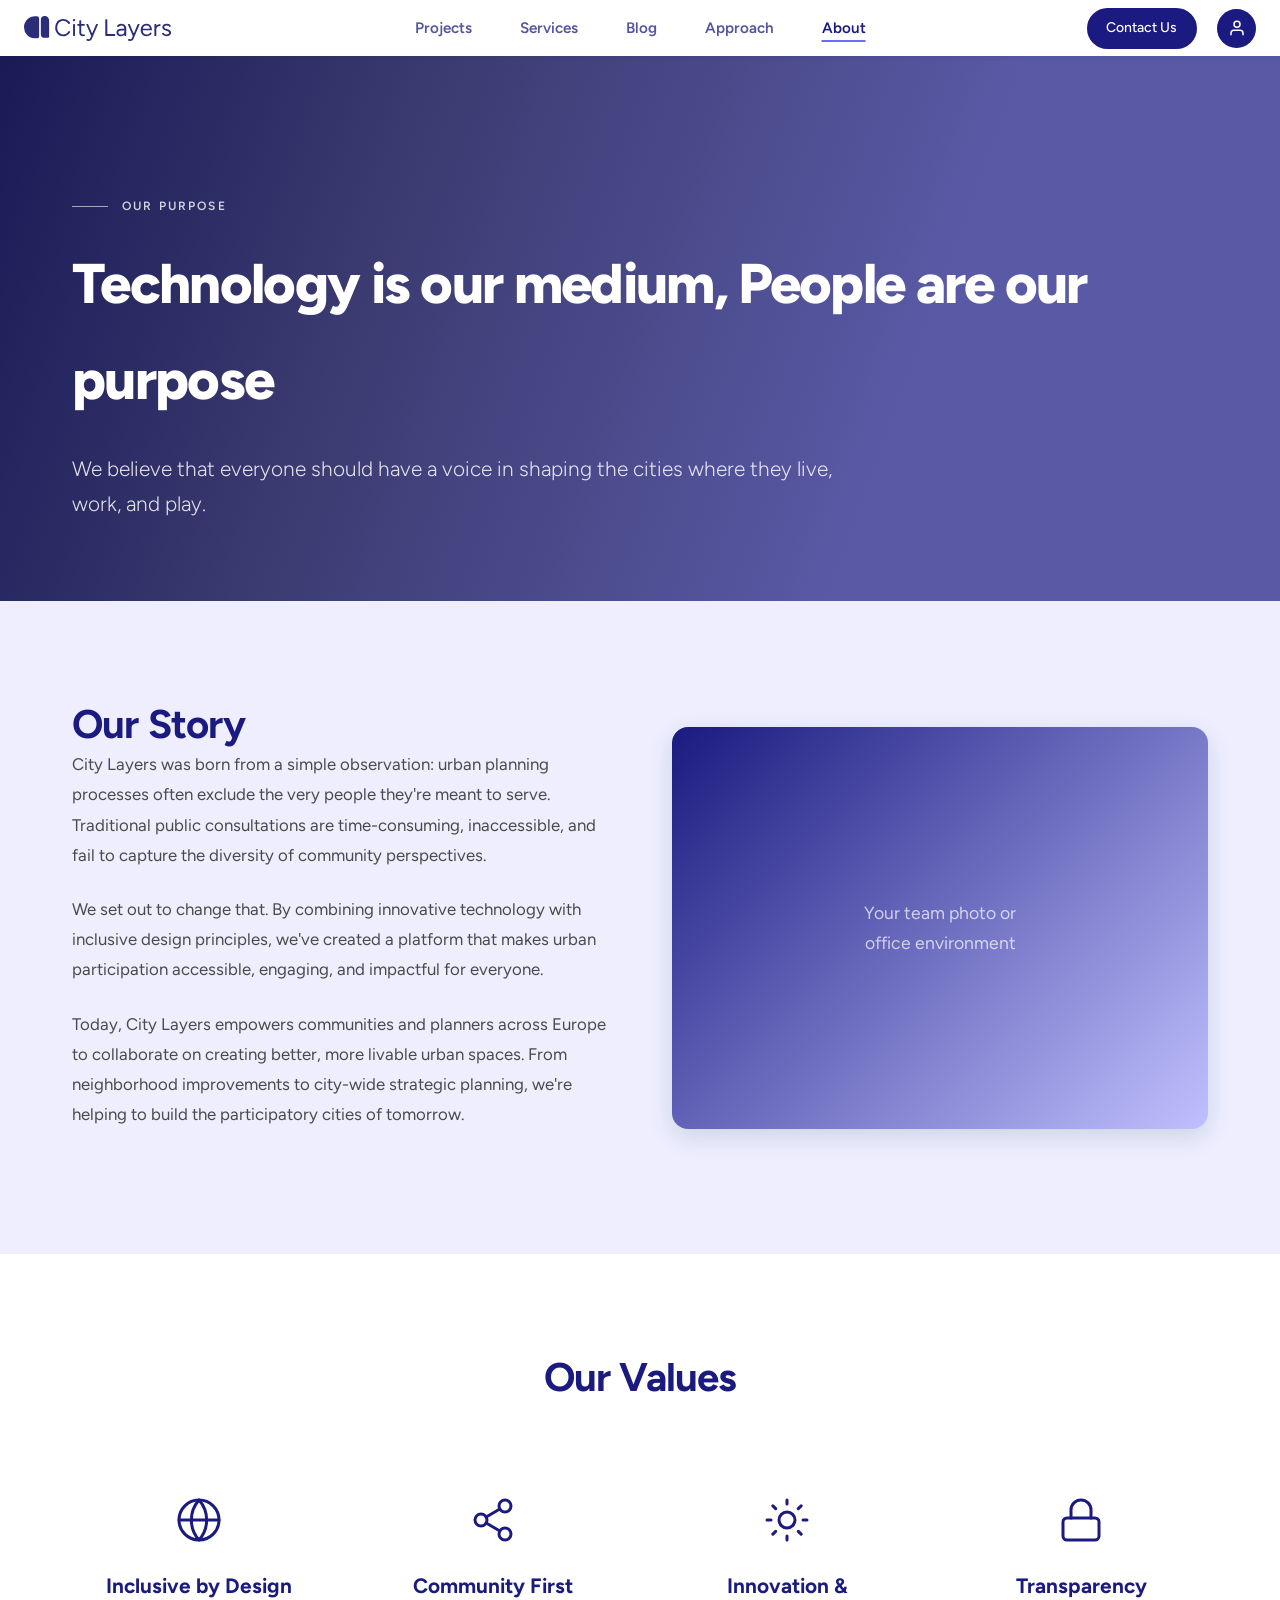
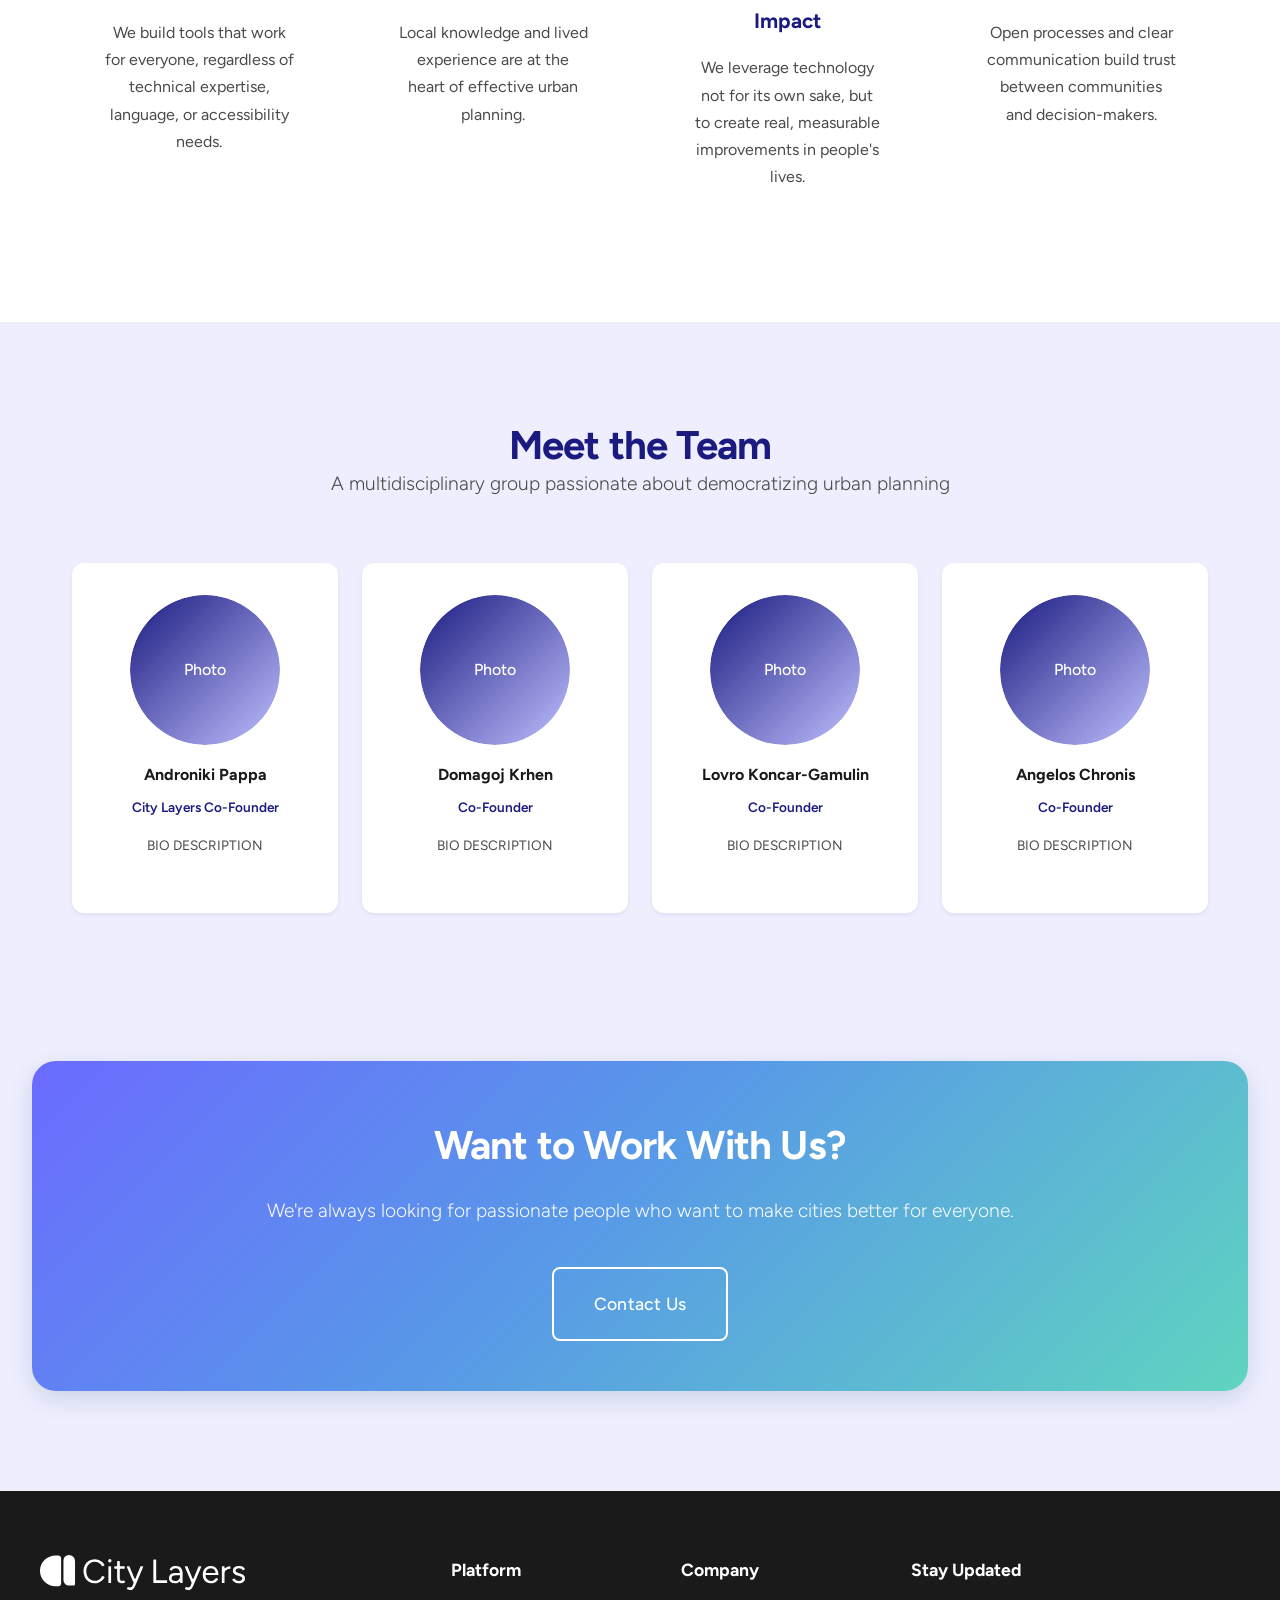
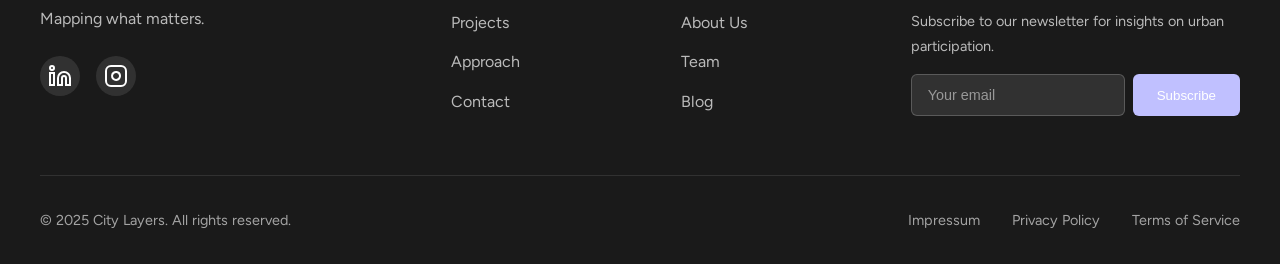
==== about/index.html @ a14c4d1e "Update site to latest version" ====
<!DOCTYPE html><html lang="en" data-astro-cid-sckkx6r4> <head><!-- 
    ---- COOCKIE BANNER ----     <script type="text/javascript" src="https://embeds.iubenda.com/widgets/e9171710-c61c-4e46-822a-50a0c7bf7a67.js"></script>
    --><meta charset="UTF-8"><meta name="viewport" content="width=device-width, initial-scale=1.0"><title>About Us - City Layers</title><link rel="stylesheet" href="/styles.css"><link rel="stylesheet" href="/pages.css"><link href="https://fonts.googleapis.com/css2?family=Figtree:wght@300;400;500;600;700;800&family=Space+Grotesk:wght@300;400;500;600;700&display=swap" rel="stylesheet"><style>.floating-buttons[data-astro-cid-sckkx6r4]{position:fixed;top:.5rem;right:1.5rem;display:flex;gap:20px;align-items:center;z-index:1001}.floating-contact[data-astro-cid-sckkx6r4]{background:#1a1a80;color:#fff;padding:.4rem 1.1rem;border-radius:999px;font-size:.875rem;font-weight:500;text-decoration:none;border:2px solid #1A1A80;transition:all .2s ease}.floating-contact[data-astro-cid-sckkx6r4]:hover{background:#fff;color:#1a1a80;border-color:#fff;box-shadow:0 4px 15px #0000004d}.floating-login[data-astro-cid-sckkx6r4]{background:#1a1a80;color:#fff;width:39px;height:39px;border-radius:50%;text-decoration:none;border:none;transition:all .2s ease;display:flex;align-items:center;justify-content:center;font-weight:700;font-size:.75rem}.floating-login[data-astro-cid-sckkx6r4]:hover{background:#fff;color:#1a1a80;border-color:#fff;box-shadow:0 4px 15px #0000004d}
.team-grid[data-astro-cid-kh7btl4r]{display:grid;grid-template-columns:repeat(4,1fr);gap:1.5rem}.team-member[data-astro-cid-kh7btl4r]{text-align:center;transition:transform .2s ease;cursor:pointer}.team-member[data-astro-cid-kh7btl4r]:hover{transform:translateY(-4px)}.member-photo[data-astro-cid-kh7btl4r]{width:150px;height:150px;margin:0 auto 1rem;border-radius:50%;overflow:hidden}.member-name[data-astro-cid-kh7btl4r]{font-size:1rem}.member-role[data-astro-cid-kh7btl4r],.member-bio[data-astro-cid-kh7btl4r]{font-size:.85rem}@media(max-width:900px){.team-grid[data-astro-cid-kh7btl4r]{grid-template-columns:repeat(2,1fr)}}@media(max-width:480px){.team-grid[data-astro-cid-kh7btl4r]{grid-template-columns:1fr}}.value-svg[data-astro-cid-kh7btl4r]{width:48px;height:48px;display:block;margin:0 auto 1.5rem}.value-icon[data-astro-cid-kh7btl4r]{display:flex;justify-content:center;margin-bottom:1rem}
</style></head> <body data-astro-cid-sckkx6r4> <nav class="nav" data-astro-cid-sckkx6r4> <div class="nav-container" data-astro-cid-sckkx6r4> <a href="/" class="logo" data-astro-cid-sckkx6r4> <img src="/logo.svg" alt="City Layers" class="logo-img" data-astro-cid-sckkx6r4> </a> <ul class="nav-menu" id="navMenu" data-astro-cid-sckkx6r4> <li data-astro-cid-sckkx6r4><a href="/projects" class="nav-link " data-astro-cid-sckkx6r4>Projects</a></li> <li data-astro-cid-sckkx6r4><a href="/services" class="nav-link " data-astro-cid-sckkx6r4>Services</a></li> <li data-astro-cid-sckkx6r4><a href="/blog" class="nav-link " data-astro-cid-sckkx6r4>Blog</a></li> <li data-astro-cid-sckkx6r4><a href="/approach" class="nav-link " data-astro-cid-sckkx6r4>Approach</a></li> <li data-astro-cid-sckkx6r4><a href="/about" class="nav-link active" data-astro-cid-sckkx6r4>About</a></li> </ul> <button class="nav-toggle" id="navToggle" data-astro-cid-sckkx6r4> <span data-astro-cid-sckkx6r4></span> <span data-astro-cid-sckkx6r4></span> <span data-astro-cid-sckkx6r4></span> </button> </div> </nav>   <section class="page-hero" data-astro-cid-kh7btl4r> <div class="container" data-astro-cid-kh7btl4r> <div class="page-eyebrow" data-astro-cid-kh7btl4r>Our Purpose</div> <h1 class="page-title" data-astro-cid-kh7btl4r>Technology is our medium, People are our purpose</h1> <p class="page-subtitle" data-astro-cid-kh7btl4r>We believe that everyone should have a voice in shaping the cities where they live, work, and play.</p> </div> </section> <section class="our-story" data-astro-cid-kh7btl4r> <div class="container" data-astro-cid-kh7btl4r> <div class="story-content" data-astro-cid-kh7btl4r> <div class="story-text" data-astro-cid-kh7btl4r> <h2 class="section-title" data-astro-cid-kh7btl4r>Our Story</h2> <p data-astro-cid-kh7btl4r>City Layers was born from a simple observation: urban planning processes often exclude the very people they're meant to serve. Traditional public consultations are time-consuming, inaccessible, and fail to capture the diversity of community perspectives.</p> <p data-astro-cid-kh7btl4r>We set out to change that. By combining innovative technology with inclusive design principles, we've created a platform that makes urban participation accessible, engaging, and impactful for everyone.</p> <p data-astro-cid-kh7btl4r>Today, City Layers empowers communities and planners across Europe to collaborate on creating better, more livable urban spaces. From neighborhood improvements to city-wide strategic planning, we're helping to build the participatory cities of tomorrow.</p> </div> <div class="story-image" data-astro-cid-kh7btl4r> <div class="image-placeholder" data-astro-cid-kh7btl4r> <div class="placeholder-text" data-astro-cid-kh7btl4r>Your team photo or<br data-astro-cid-kh7btl4r>office environment</div> </div> </div> </div> </div> </section> <section class="values-section" data-astro-cid-kh7btl4r> <div class="container" data-astro-cid-kh7btl4r> <h2 class="section-title text-center" data-astro-cid-kh7btl4r>Our Values</h2> <div class="values-grid" data-astro-cid-kh7btl4r> <div class="value-card" data-astro-cid-kh7btl4r> <svg class="value-svg" viewBox="0 0 24 24" fill="none" stroke="var(--primary-color)" stroke-width="1.5" stroke-linecap="round" stroke-linejoin="round" data-astro-cid-kh7btl4r><circle cx="12" cy="12" r="10" data-astro-cid-kh7btl4r></circle><path d="M2 12h20M12 2a15 15 0 0 1 0 20M12 2a15 15 0 0 0 0 20" data-astro-cid-kh7btl4r></path></svg> <h3 data-astro-cid-kh7btl4r>Inclusive by Design</h3> <p data-astro-cid-kh7btl4r>We build tools that work for everyone, regardless of technical expertise, language, or accessibility needs.</p> </div> <div class="value-card" data-astro-cid-kh7btl4r> <svg class="value-svg" viewBox="0 0 24 24" fill="none" stroke="var(--primary-color)" stroke-width="1.5" stroke-linecap="round" stroke-linejoin="round" data-astro-cid-kh7btl4r><circle cx="18" cy="5" r="3" data-astro-cid-kh7btl4r></circle><circle cx="6" cy="12" r="3" data-astro-cid-kh7btl4r></circle><circle cx="18" cy="19" r="3" data-astro-cid-kh7btl4r></circle><line x1="8.59" y1="13.51" x2="15.42" y2="17.49" data-astro-cid-kh7btl4r></line><line x1="15.41" y1="6.51" x2="8.59" y2="10.49" data-astro-cid-kh7btl4r></line></svg> <h3 data-astro-cid-kh7btl4r>Community First</h3> <p data-astro-cid-kh7btl4r>Local knowledge and lived experience are at the heart of effective urban planning.</p> </div> <div class="value-card" data-astro-cid-kh7btl4r> <svg class="value-svg" viewBox="0 0 24 24" fill="none" stroke="var(--primary-color)" stroke-width="1.5" stroke-linecap="round" stroke-linejoin="round" data-astro-cid-kh7btl4r><circle cx="12" cy="12" r="4" data-astro-cid-kh7btl4r></circle><path d="M12 2v2M12 20v2M4.93 4.93l1.41 1.41M17.66 17.66l1.41 1.41M2 12h2M20 12h2M6.34 17.66l-1.41 1.41M19.07 4.93l-1.41 1.41" data-astro-cid-kh7btl4r></path></svg> <h3 data-astro-cid-kh7btl4r>Innovation & Impact</h3> <p data-astro-cid-kh7btl4r>We leverage technology not for its own sake, but to create real, measurable improvements in people's lives.</p> </div> <div class="value-card" data-astro-cid-kh7btl4r> <svg class="value-svg" viewBox="0 0 24 24" fill="none" stroke="var(--primary-color)" stroke-width="1.5" stroke-linecap="round" stroke-linejoin="round" data-astro-cid-kh7btl4r><rect x="3" y="11" width="18" height="11" rx="2" data-astro-cid-kh7btl4r></rect><path d="M7 11V7a5 5 0 0 1 10 0v4" data-astro-cid-kh7btl4r></path></svg> <h3 data-astro-cid-kh7btl4r>Transparency</h3> <p data-astro-cid-kh7btl4r>Open processes and clear communication build trust between communities and decision-makers.</p> </div> </div> </div> </section> <section class="team-section" id="team" data-astro-cid-kh7btl4r> <div class="container" data-astro-cid-kh7btl4r> <h2 class="section-title text-center" data-astro-cid-kh7btl4r>Meet the Team</h2> <p class="section-description text-center" data-astro-cid-kh7btl4r>A multidisciplinary group passionate about democratizing urban planning</p> <div class="team-grid" data-astro-cid-kh7btl4r> <a href="https://www.linkedin.com/in/androniki-pappa/" target="_blank" rel="noopener noreferrer" style="text-decoration: none; color: inherit;" data-astro-cid-kh7btl4r> <div class="team-member" data-astro-cid-kh7btl4r> <div class="member-photo" data-astro-cid-kh7btl4r> <div class="photo-placeholder" data-astro-cid-kh7btl4r>Photo</div> </div> <h3 class="member-name" data-astro-cid-kh7btl4r>Androniki Pappa</h3> <p class="member-role" data-astro-cid-kh7btl4r>City Layers Co-Founder</p> <p class="member-bio" data-astro-cid-kh7btl4r>BIO DESCRIPTION</p> </div> </a><a href="https://www.linkedin.com/in/domagoj-krhen/" target="_blank" rel="noopener noreferrer" style="text-decoration: none; color: inherit;" data-astro-cid-kh7btl4r> <div class="team-member" data-astro-cid-kh7btl4r> <div class="member-photo" data-astro-cid-kh7btl4r> <div class="photo-placeholder" data-astro-cid-kh7btl4r>Photo</div> </div> <h3 class="member-name" data-astro-cid-kh7btl4r>Domagoj Krhen</h3> <p class="member-role" data-astro-cid-kh7btl4r>Co-Founder</p> <p class="member-bio" data-astro-cid-kh7btl4r>BIO DESCRIPTION</p> </div> </a><a href="https://www.linkedin.com/in/lovro-koncar-gamulin/" target="_blank" rel="noopener noreferrer" style="text-decoration: none; color: inherit;" data-astro-cid-kh7btl4r> <div class="team-member" data-astro-cid-kh7btl4r> <div class="member-photo" data-astro-cid-kh7btl4r> <div class="photo-placeholder" data-astro-cid-kh7btl4r>Photo</div> </div> <h3 class="member-name" data-astro-cid-kh7btl4r>Lovro Koncar-Gamulin</h3> <p class="member-role" data-astro-cid-kh7btl4r>Co-Founder</p> <p class="member-bio" data-astro-cid-kh7btl4r>BIO DESCRIPTION</p> </div> </a><a href="https://www.linkedin.com/in/angeloschronis/" target="_blank" rel="noopener noreferrer" style="text-decoration: none; color: inherit;" data-astro-cid-kh7btl4r> <div class="team-member" data-astro-cid-kh7btl4r> <div class="member-photo" data-astro-cid-kh7btl4r> <div class="photo-placeholder" data-astro-cid-kh7btl4r>Photo</div> </div> <h3 class="member-name" data-astro-cid-kh7btl4r>Angelos Chronis</h3> <p class="member-role" data-astro-cid-kh7btl4r>Co-Founder</p> <p class="member-bio" data-astro-cid-kh7btl4r>BIO DESCRIPTION</p> </div> </a> </div> </div> </section> <section class="cta-section" data-astro-cid-kh7btl4r> <div class="container" data-astro-cid-kh7btl4r> <h2 data-astro-cid-kh7btl4r>Want to Work With Us?</h2> <p data-astro-cid-kh7btl4r>We're always looking for passionate people who want to make cities better for everyone.</p> <div class="cta-buttons" data-astro-cid-kh7btl4r> <a href="/contact" class="btn btn-outline btn-large" data-astro-cid-kh7btl4r> Contact Us </a> </div> </div> </section>  <footer class="footer" data-astro-cid-sckkx6r4> <div class="footer-container" data-astro-cid-sckkx6r4> <div class="footer-column" data-astro-cid-sckkx6r4> <div class="footer-logo" data-astro-cid-sckkx6r4> <img src="/logo.svg" class="footer-logo-img" data-astro-cid-sckkx6r4> </div> <p class="footer-description" data-astro-cid-sckkx6r4>Mapping what matters.</p> <div class="social-links" data-astro-cid-sckkx6r4> <div class="social-links" data-astro-cid-sckkx6r4> <a href="https://www.linkedin.com/company/city-layers" target="_blank" rel="noopener noreferrer" class="social-link" aria-label="LinkedIn" data-astro-cid-sckkx6r4><svg width="24" height="24" viewBox="0 0 24 24" fill="none" stroke="currentColor" stroke-width="2" data-astro-cid-sckkx6r4><path d="M16 8a6 6 0 0 1 6 6v7h-4v-7a2 2 0 0 0-2-2 2 2 0 0 0-2 2v7h-4v-7a6 6 0 0 1 6-6z" data-astro-cid-sckkx6r4></path><rect x="2" y="9" width="4" height="12" data-astro-cid-sckkx6r4></rect><circle cx="4" cy="4" r="2" data-astro-cid-sckkx6r4></circle></svg></a> <a href="https://www.instagram.com/city.layers/" target="_blank" rel="noopener noreferrer" class="social-link" aria-label="Instagram" data-astro-cid-sckkx6r4><svg width="24" height="24" viewBox="0 0 24 24" fill="none" stroke="currentColor" stroke-width="2" data-astro-cid-sckkx6r4><rect x="2" y="2" width="20" height="20" rx="5" ry="5" data-astro-cid-sckkx6r4></rect><path d="M16 11.37A4 4 0 1 1 12.63 8 4 4 0 0 1 16 11.37z" data-astro-cid-sckkx6r4></path><line x1="17.5" y1="6.5" x2="17.51" y2="6.5" data-astro-cid-sckkx6r4></line></svg></a> </div> </div> </div> <div class="footer-column" data-astro-cid-sckkx6r4> <h4 data-astro-cid-sckkx6r4>Platform</h4> <ul class="footer-links" data-astro-cid-sckkx6r4> <li data-astro-cid-sckkx6r4><a href="/projects" data-astro-cid-sckkx6r4>Projects</a></li> <li data-astro-cid-sckkx6r4><a href="/approach" data-astro-cid-sckkx6r4>Approach</a></li> <li data-astro-cid-sckkx6r4><a href="/contact" data-astro-cid-sckkx6r4>Contact</a></li> </ul> </div> <div class="footer-column" data-astro-cid-sckkx6r4> <h4 data-astro-cid-sckkx6r4>Company</h4> <ul class="footer-links" data-astro-cid-sckkx6r4> <li data-astro-cid-sckkx6r4><a href="/about" data-astro-cid-sckkx6r4>About Us</a></li> <li data-astro-cid-sckkx6r4><a href="/about#team" data-astro-cid-sckkx6r4>Team</a></li> <li data-astro-cid-sckkx6r4><a href="/blog" data-astro-cid-sckkx6r4>Blog</a></li> </ul> </div> <div class="footer-column" data-astro-cid-sckkx6r4> <h4 data-astro-cid-sckkx6r4>Stay Updated</h4> <p class="footer-newsletter-text" data-astro-cid-sckkx6r4>Subscribe to our newsletter for insights on urban participation.</p> <form class="newsletter-form" data-astro-cid-sckkx6r4> <input type="email" placeholder="Your email" class="newsletter-input" data-astro-cid-sckkx6r4> <button type="submit" class="newsletter-btn" data-astro-cid-sckkx6r4>Subscribe</button> </form> </div> </div> <div class="footer-bottom" data-astro-cid-sckkx6r4> <p data-astro-cid-sckkx6r4>&copy; 2025 City Layers. All rights reserved.</p> <div class="footer-legal" data-astro-cid-sckkx6r4> <a href="/impressum" data-astro-cid-sckkx6r4>Impressum</a> <a href="/privacy" data-astro-cid-sckkx6r4>Privacy Policy</a> <a href="/terms" data-astro-cid-sckkx6r4>Terms of Service</a> </div> </div> </footer> <script src="/script.js"></script> <!-- Floating Contact Button & Login --> <div class="floating-buttons" data-astro-cid-sckkx6r4> <a href="/contact" class="floating-contact" data-astro-cid-sckkx6r4>Contact Us</a> <a href="https://campaigns.citylayers.eu/" class="floating-login" title="Client Login" target="_blank" rel="noopener noreferrer" data-astro-cid-sckkx6r4> <svg xmlns="http://www.w3.org/2000/svg" width="18" height="18" viewBox="0 0 24 24" fill="none" stroke="currentColor" stroke-width="2" stroke-linecap="round" stroke-linejoin="round" data-astro-cid-sckkx6r4> <path d="M20 21v-2a4 4 0 0 0-4-4H8a4 4 0 0 0-4 4v2" data-astro-cid-sckkx6r4></path> <circle cx="12" cy="7" r="4" data-astro-cid-sckkx6r4></circle> </svg> </a> </div>  </body></html>
---- styles.css ----
:root {
    --primary-color: #1A1A80;
    --primary-light: #C0C0FF;
    --primary-dark: #1A1A80;
    --accent-teal: #60D4C0;
    --accent-purple: #6B6BFF;
    --accent-orange: #E05578;
    --text-dark: #1a1a1a;
    --text-medium: #4a4a4a;
    --text-light: #7a7a7a;
    --bg-gradient-start: #EEEEFF;
    --bg-gradient-end: #EEEEFF;
    --white: #ffffff;
    --gray-50: #fafafa;
    --gray-100: #f5f5f5;
    --gray-200: #e5e5e5;
    --gray-300: #d4d4d4;
    --shadow-sm: 0 2px 4px rgba(1, 71, 81, 0.08);
    --shadow-md: 0 4px 12px rgba(1, 71, 81, 0.12);
    --shadow-lg: 0 8px 24px rgba(1, 71, 81, 0.15);
    --transition: all 0.3s cubic-bezier(0.4, 0, 0.2, 1);
    --font-figtree: 'Figtree', sans-serif;
    --font-space-grotesk: 'Space Grotesk', sans-serif;
}

* {
    margin: 0;
    padding: 0;
    box-sizing: border-box;
}

html {
    scroll-behavior: smooth;
}

body {
    font-family: var(--font-figtree), var(--font-space-grotesk), sans-serif;
    color: var(--text-dark);
    line-height: 1.7;
    background: linear-gradient(135deg, var(--bg-gradient-start) 0%, var(--bg-gradient-end) 100%);
    min-height: 100vh;
}

.container {
    max-width: 1200px;
    margin: 0 auto;
    padding: 0 2rem;
}

/* ── Navigation ─────────────────────────────────────────── */
.nav {
    position: sticky;
    top: 0;
    width: 100%;
    height: 56px;
    background: #ffffff;
    z-index: 50;
    box-shadow: 0 2px 8px rgba(0, 0, 0, 0.2);
    display: flex;
    align-items: center;
}

.nav-container {
    width: 100%;
    padding: 0 1.5rem;
    display: flex;
    align-items: center;
    justify-content: space-between;
    position: relative;
}

.logo {
    display: flex;
    align-items: center;
    gap: 0.50rem;
    text-decoration: none;
    color: var(--text-dark);
    font-weight: 500;
    font-size: 1.25rem;
    transition: var(--transition);
}

.logo-img {
    height: 25px;
    width: auto;
}

.logo-text {
    font-family: var(--font-figtree);
    letter-spacing: -0.02em;
}

.logo:hover {
    color: var(--primary-color);
}

.nav-menu {
    position: absolute;
    left: 50%;
    transform: translateX(-50%);
    display: flex;
    list-style: none;
    gap: 3rem;
    align-items: center;
}

.nav-link {
    font-size: 0.95rem;
    font-weight: 600;
    color: rgba(26, 26, 128, 0.75);
    text-decoration: none;
    transition: color 0.2s ease;
    position: relative;
}

.nav-link::after {
    content: '';
    position: absolute;
    bottom: -5px;
    left: 0;
    width: 0;
    height: 2px;
    background: var(--accent-purple);
    transition: width 0.3s ease;
}

.nav-link:hover {
    color: var(--primary-color);
}

.nav-link:hover::after {
    width: 100%;
}

.nav-link.active {
    color: var(--primary-color);
    font-weight: 600;
    text-decoration: none;
}

.nav-link.active::after {
    width: 100%;
}

.nav-toggle {
    display: none;
    flex-direction: column;
    gap: 4px;
    background: none;
    border: none;
    cursor: pointer;
    padding: 0.5rem;
}

.nav-toggle span {
    width: 25px;
    height: 2px;
    background: var(--text-dark);
    transition: var(--transition);
}

/* ── Hero (base — overridden in index.astro for homepage) ── */
.hero {
    padding: 60px 2rem 60px;
    min-height: 70vh;
    position: relative;
    width: 100%;
    display: flex;
    align-items: center;
}

.hero-title {
    font-family: var(--font-figtree);
    font-size: 6rem;
    line-height: 1.15;
    color: var(--text-medium);
    margin-bottom: 1.8rem;
    letter-spacing: -0.03em;
}

.hero-subtitle {
    font-size: 1.3rem;
    color: var(--text-medium);
    margin-bottom: 2.5rem;
    font-weight: 300;
    line-height: 1.6;
    max-width: 540px;
}

.hero-cta {
    display: flex;
    gap: 1rem;
    flex-wrap: wrap;
}

/* ── Buttons ─────────────────────────────────────────────── */
.btn {
    display: inline-block;
    padding: 1rem 2rem;
    text-decoration: none;
    border-radius: 8px;
    font-weight: 500;
    font-size: 1rem;
    transition: var(--transition);
    border: 2px solid transparent;
    cursor: pointer;
    letter-spacing: 0.01em;
}

.btn-primary {
    background: var(--primary-color);
    color: var(--white);
    box-shadow: var(--shadow-md);
}

.btn-primary:hover {
    background: var(--primary-dark);
    transform: translateY(-2px);
    box-shadow: var(--shadow-lg);
}

.btn-secondary {
    background: transparent;
    color: var(--primary-color);
    border-color: var(--primary-color);
}

.btn-secondary:hover {
    background: var(--primary-color);
    color: var(--white);
}

.btn-outline {
    background: transparent;
    color: var(--white);
    border-color: var(--white);
}

.btn-outline:hover {
    background: var(--white);
    color: var(--primary-color);
}

.btn-large {
    padding: 1.25rem 2.5rem;
    font-size: 1.1rem;
}

/* ── Sections ────────────────────────────────────────────── */
section {
    padding: 50px 2rem;
}

.section-header {
    text-align: center;
    max-width: 800px;
    margin: 0 auto 4rem;
}

.section-title {
    font-family: var(--font-figtree);
    font-size: 2.5rem;
    margin-bottom: 0.1rem;
    color: var(--primary-color);
    letter-spacing: -0.02em;
    line-height: 1.15;
}

.section-description {
    font-size: 1.2rem;
    color: var(--text-medium);
    font-weight: 250;
    line-height: 1.5;
}

/* ── What We Do ──────────────────────────────────────────── */
.what-we-do {
    padding: 100px 2rem 80px;
}

.wwd-eyebrow {
    font-family: var(--font-figtree);
    font-size: 12px;
    font-weight: 600;
    letter-spacing: 0.18em;
    text-transform: uppercase;
    color: var(--primary-color);
    display: flex;
    align-items: center;
    gap: 14px;
    margin-bottom: 36px;
}

.wwd-eyebrow::before {
    content: "";
    display: block;
    width: 36px;
    height: 1px;
    background: var(--primary-color);
}

.wwd-headline {
    font-family: var(--font-figtree);
    font-size: clamp(32px, 4.6vw, 60px);
    font-weight: 500;
    letter-spacing: -0.028em;
    line-height: 1.06;
    color: var(--primary-color);
    margin: 0 0 60px;
    max-width: 920px;
}

.wwd-headline em {
    font-style: italic;
    font-weight: 400;
    color: var(--primary-light);
}

.wwd-grid {
    display: grid;
    grid-template-columns: 1.2fr 1fr;
    gap: 96px;
    align-items: start;
    margin-bottom: 96px;
}

.wwd-lede {
    font-size: clamp(16px, 1.4vw, 18px);
    line-height: 1.6;
    color: var(--text-medium);
    margin: 0 0 20px;
}

.wwd-aside {
    border-left: 1px solid var(--gray-200);
    padding-left: 28px;
    font-size: 15px;
    line-height: 1.65;
    color: var(--text-medium);
}

.wwd-aside p {
    margin: 0 0 14px;
}

.wwd-pin-row {
    display: flex;
    gap: 10px;
    align-items: center;
    font-size: 11px;
    color: var(--primary-color);
    margin-top: 18px;
    letter-spacing: 0.04em;
}

.wwd-pin-dot {
    width: 8px;
    height: 8px;
    border-radius: 50%;
    background: var(--primary-color);
    flex-shrink: 0;
}

@media (max-width: 960px) {
    .wwd-grid {
        grid-template-columns: 1fr;
        gap: 36px;
        margin-bottom: 48px;
    }
}

/* ── Capability Cards ────────────────────────────────────── */
.capabilities {
    margin-top: 3rem;
    display: grid;
    grid-template-columns: repeat(3, 1fr);
    gap: 20px;
}

.cap {
    position: relative;
    background: var(--white);
    border-radius: 14px;
    padding: 32px 30px 30px;
    border: 1px solid var(--gray-200);
    overflow: hidden;
    min-height: 360px;
    display: flex;
    flex-direction: column;
    transition: transform 320ms ease, box-shadow 320ms ease;
}

.cap:hover {
    transform: translateY(-3px);
    box-shadow: 0 2px 0 rgba(26,26,128,0.04), 0 18px 36px -16px rgba(26,26,128,0.18);
}

.cap-bg {
    position: absolute;
    inset: 0;
    pointer-events: none;
    opacity: 0.7;
}

.cap-bg svg {
    width: 100%;
    height: 100%;
}

.cap-num {
    font-size: 11px;
    color: var(--primary-light);
    letter-spacing: 0.06em;
    z-index: 1;
    position: relative;
}

.cap-icon {
    width: 44px;
    height: 44px;
    margin-top: 18px;
    color: var(--primary-color);
    z-index: 1;
    position: relative;
}

.cap-title {
    font-family: var(--font-figtree);
    font-size: 24px;
    font-weight: 600;
    letter-spacing: -0.018em;
    color: var(--primary-color);
    margin: 24px 0 12px;
    line-height: 1.2;
    z-index: 1;
    position: relative;
}

.cap-body {
    font-size: 15px;
    line-height: 1.55;
    color: var(--text-medium);
    margin: 0;
    z-index: 1;
    position: relative;
    flex: 1;
}

.cap-link {
    display: inline-flex;
    align-items: center;
    gap: 8px;
    font-size: 13px;
    font-weight: 500;
    color: var(--primary-color);
    margin-top: 24px;
    z-index: 1;
    position: relative;
    transition: gap 220ms ease;
    text-decoration: none;
}

.cap:hover .cap-link {
    gap: 12px;
}

.cap-link svg {
    width: 14px;
    height: 14px;
}

@media (max-width: 960px) {
    .capabilities {
        grid-template-columns: 1fr;
    }
}

/* ── Demo Section ────────────────────────────────────────── */
.demo-section {
    background: var(--white);
    border-radius: 24px;
    margin: 40px 2rem;
    box-shadow: var(--shadow-lg);
}

/* ── Feature Cards ───────────────────────────────────────── */
.features-grid {
    display: grid;
    grid-template-columns: repeat(2, 1fr);
    gap: 2.5rem;
    margin-top: 4rem;
}

.feature-card {
    background: var(--white);
    padding: 2.5rem;
    border-radius: 12px;
    box-shadow: var(--shadow-sm);
    transition: var(--transition);
    position: relative;
    overflow: hidden;
}

.feature-card::before {
    content: '';
    position: absolute;
    top: 0;
    left: 0;
    width: 4px;
    height: 0;
    background: linear-gradient(180deg, rgb(107, 107, 255) 0%, rgb(88, 152, 232) 45%, rgb(96, 212, 192) 100%);
    transition: height 0.4s ease;
}

.feature-card:hover {
    transform: translateY(-5px);
    box-shadow: var(--shadow-lg);
}

.feature-card:hover::before {
    height: 100%;
}

.feature-number {
    margin-bottom: 1rem;
    color: var(--primary-color);
}

.feature-card h3 {
    font-size: 1.5rem;
    margin-bottom: 1rem;
    color: var(--text-dark);
}

.feature-card p {
    color: var(--text-medium);
    line-height: 1.7;
}

/* ── CTA Section ─────────────────────────────────────────── */
.cta-section {
    background: linear-gradient(135deg, rgb(107, 107, 255) 0%, rgb(88, 152, 232) 45%, rgb(96, 212, 192) 100%);
    color: var(--white);
    text-align: center;
    border-radius: 24px;
    margin: 3rem 2rem 0;
    box-shadow: var(--shadow-lg);
}

.cta-section h2 {
    font-family: 'Figtree', sans-serif;
    font-size: 2.5rem;
    margin-bottom: 1rem;
    letter-spacing: -0.02em;
}

.cta-section p {
    font-size: 1.2rem;
    margin-bottom: 2.5rem;
    opacity: 0.95;
    font-weight: 300;
}

.cta-buttons {
    display: flex;
    gap: 1rem;
    justify-content: center;
    flex-wrap: wrap;
}

/* ── Footer ──────────────────────────────────────────────── */
.footer {
    background: var(--text-dark);
    color: var(--white);
    padding: 4rem 2rem 2rem;
    margin-top: 100px;
}

.footer-container {
    max-width: 1200px;
    margin: 0 auto;
    display: grid;
    grid-template-columns: 2fr 1fr 1fr 1.5fr;
    gap: 3rem;
    margin-bottom: 3rem;
}

.footer-logo {
    display: flex;
    align-items: center;
    gap: 0.75rem;
    margin-bottom: 1rem;
    font-size: 1.25rem;
    font-weight: 600;
}

.footer-logo-img {
    height: 35px;
    filter: brightness(0) invert(1);
}

.footer-description {
    color: rgba(255, 255, 255, 0.7);
    margin-bottom: 1.5rem;
    line-height: 1.6;
}

.social-links {
    display: flex;
    gap: 1rem;
}

.social-link {
    width: 40px;
    height: 40px;
    border-radius: 50%;
    background: rgba(255, 255, 255, 0.1);
    display: flex;
    align-items: center;
    justify-content: center;
    color: var(--white);
    transition: var(--transition);
}

.social-link:hover {
    background: var(--primary-light);
    transform: translateY(-3px);
}

.footer-column h4 {
    margin-bottom: 1.5rem;
    font-size: 1.1rem;
}

.footer-links {
    list-style: none;
}

.footer-links li {
    margin-bottom: 0.75rem;
}

.footer-links a {
    color: rgba(255, 255, 255, 0.7);
    text-decoration: none;
    transition: var(--transition);
}

.footer-links a:hover {
    color: var(--white);
    padding-left: 5px;
}

.footer-newsletter-text {
    color: rgba(255, 255, 255, 0.7);
    font-size: 0.9rem;
    margin-bottom: 1rem;
}

.newsletter-form {
    display: flex;
    gap: 0.5rem;
}

.newsletter-input {
    flex: 1;
    padding: 0.75rem 1rem;
    border: 1px solid rgba(255, 255, 255, 0.2);
    background: rgba(255, 255, 255, 0.1);
    color: var(--white);
    border-radius: 6px;
    font-size: 0.9rem;
}

.newsletter-input::placeholder {
    color: rgba(255, 255, 255, 0.5);
}

.newsletter-btn {
    padding: 0.75rem 1.5rem;
    background: var(--primary-light);
    color: var(--white);
    border: none;
    border-radius: 6px;
    cursor: pointer;
    font-weight: 500;
    transition: var(--transition);
}

.newsletter-btn:hover {
    background: var(--accent-teal);
}

.footer-bottom {
    max-width: 1200px;
    margin: 0 auto;
    padding-top: 2rem;
    border-top: 1px solid rgba(255, 255, 255, 0.1);
    display: flex;
    justify-content: space-between;
    align-items: center;
    color: rgba(255, 255, 255, 0.6);
    font-size: 0.9rem;
}

.footer-legal {
    display: flex;
    gap: 2rem;
}

.footer-legal a {
    color: rgba(255, 255, 255, 0.6);
    text-decoration: none;
    transition: var(--transition);
}

.footer-legal a:hover {
    color: var(--white);
}

/* ── Projects - Hiding Cards with Filter ────────────────────── */

.project-card.hidden {
    display: none;
}

/* ── Service offers section ──────────────────────────────── */
.svc-intro {
    max-width: 720px;
    margin-bottom: 3rem;
}

.svc-eyebrow {
    font-size: 11px;
    font-weight: 600;
    letter-spacing: 0.18em;
    text-transform: uppercase;
    color: var(--primary-color);
    display: flex;
    align-items: center;
    gap: 14px;
    margin-bottom: 20px;
}

.svc-eyebrow::before {
    content: "";
    display: block;
    width: 36px;
    height: 1px;
    background: var(--primary-color);
}

.svc-intro .section-title {
    text-align: left;
    margin-bottom: 1rem;
}

.svc-intro .section-title em {
    font-style: italic;
    font-weight: 400;
    color: var(--primary-light);
}

.svc-lede {
    font-size: 1.05rem;
    color: var(--text-medium);
    line-height: 1.7;
}

/* ── Grid ─────────────────────────────────────────────────── */
.svc-grid {
    display: grid;
    grid-template-columns: 1fr 1fr;
    gap: 2rem;
}

/* ── Card shell ───────────────────────────────────────────── */
.svc-card {
    background: var(--white);
    border: 1px solid var(--gray-200);
    border-radius: 16px;
    overflow: hidden;
    display: flex;
    flex-direction: column;
    transition: box-shadow 0.3s ease, transform 0.3s ease;
}

.svc-card:hover {
    box-shadow: 0 8px 32px rgba(26,26,128,0.12);
    transform: translateY(-3px);
}

/* ── Visual stage ─────────────────────────────────────────── */
.svc-visual {
    position: relative;
    height: 300px;
    overflow: hidden;
    background: linear-gradient(110deg, rgba(14,14,77,0.95) 0%, rgba(14,14,77,0.80) 30%, rgba(26,26,128,0.70) 70%);
    border-bottom: 1px solid var(--gray-200);
    cursor: pointer;
}

.svc-visual::before {
    content: "";
    position: absolute;
    inset: 0;
    background-image:
        linear-gradient(rgba(255,255,255,0.05) 1px, transparent 1px),
        linear-gradient(90deg, rgba(255,255,255,0.05) 1px, transparent 1px);
    background-size: 38px 38px;
    mask-image: radial-gradient(120% 100% at 50% 40%, #000 35%, transparent 80%);
    -webkit-mask-image: radial-gradient(120% 100% at 50% 40%, #000 35%, transparent 80%);
}

.svc-hint {
    position: absolute;
    bottom: 12px;
    right: 14px;
    z-index: 6;
    display: inline-flex;
    align-items: center;
    gap: 6px;
    font-size: 10px;
    letter-spacing: 0.04em;
    color: rgba(255,255,255,0.5);
    white-space: nowrap;
    pointer-events: none;
    transition: opacity 0.3s ease;
}

.svc-hint svg {
    width: 12px;
    height: 12px;
    flex-shrink: 0;
}

.svc-card:hover .svc-hint { opacity: 0; }

/* ── Layerstack (Platform) ────────────────────────────────── */
.layerstack {
    position: absolute;
    inset: 0;
    display: grid;
    place-items: center;
    z-index: 3;
}

.layer {
    position: absolute;
    width: 210px;
    height: 132px;
    border-radius: 12px;
    border: 1px solid rgba(255,255,255,0.16);
    overflow: hidden;
    box-shadow: 0 16px 30px -14px rgba(0,0,0,0.6);
    transition: transform 0.55s cubic-bezier(0.34, 1.56, 0.64, 1), box-shadow 0.55s ease;
}

.layer svg {
    position: absolute;
    inset: 0;
    width: 100%;
    height: 100%;
    display: block;
}

.layer-tag {
    position: absolute;
    left: 10px;
    top: 9px;
    z-index: 2;
    font-size: 10px;
    font-weight: 600;
    letter-spacing: 0.02em;
    padding: 3px 9px 3px 8px;
    border-radius: 999px;
    background: rgba(255,255,255,0.92);
    color: var(--primary-color);
    display: inline-flex;
    align-items: center;
    gap: 6px;
    opacity: 0;
    transform: translateY(-4px);
    transition: opacity 0.45s ease 0.12s, transform 0.45s ease 0.12s;
}

.layer-dot {
    width: 7px;
    height: 7px;
    border-radius: 50%;
    flex-shrink: 0;
}

/* Default: stacked deck */
.l1 { transform: translateY(26px) scale(0.96); z-index: 1; }
.l2 { transform: translateY(6px); z-index: 2; }
.l3 { transform: translateY(-14px) scale(0.96); z-index: 3; }

/* Hover: fan out */
.svc-card.is-platform:hover .l1 { transform: translate(-86px, 40px) rotate(-7deg); }
.svc-card.is-platform:hover .l2 { transform: translate(0, 0) rotate(0deg); box-shadow: 0 24px 44px -16px rgba(0,0,0,0.7); }
.svc-card.is-platform:hover .l3 { transform: translate(86px, -40px) rotate(7deg); }
.svc-card.is-platform:hover .layer-tag { opacity: 1; transform: translateY(0); }

/* ── Gather network (Campaign) ────────────────────────────── */
.gather {
    position: absolute;
    inset: 0;
    z-index: 3;
}

.gather-links {
    position: absolute;
    inset: 0;
    width: 100%;
    height: 100%;
}

.gather-links line {
    stroke: rgba(130,222,207,0.55);
    stroke-width: 1.2;
    stroke-dasharray: 4 4;
    opacity: 0;
    transition: opacity 0.5s ease;
}

.svc-card.is-campaign:hover .gather-links line { opacity: 1; }

.person {
    position: absolute;
    width: 26px;
    height: 26px;
    border-radius: 50%;
    display: grid;
    place-items: center;
    transform: translate(-50%, -50%) scale(0.9);
    background: rgba(255,255,255,0.1);
    border: 1px solid rgba(255,255,255,0.22);
    color: rgba(255,255,255,0.9);
    transition: transform 0.5s ease, background 0.5s ease;
    z-index: 2;
}

.person svg { width: 14px; height: 14px; }

.person.center {
    left: 50%;
    top: 52%;
    width: 52px;
    height: 52px;
    background: rgba(255,255,255,0.95);
    border-color: transparent;
    color: var(--primary-color);
    box-shadow: 0 10px 26px -8px rgba(0,0,0,0.55);
    z-index: 3;
}

.person.center svg { width: 24px; height: 24px; }

.svc-card.is-campaign:hover .person:not(.center) {
    transform: translate(-50%, -50%) scale(1);
    background: rgba(255,255,255,0.18);
}

/* Voice bubbles — hidden by default, appear on hover */
.voice {
    position: absolute;
    z-index: 4;
    max-width: 162px;
    padding: 8px 12px;
    border-radius: 999px;
    background: rgba(255,255,255,0.95);
    color: var(--primary-color);
    font-size: 11.5px;
    font-style: italic;
    line-height: 1.3;
    box-shadow: 0 10px 24px -10px rgba(0,0,0,0.55);
    display: flex;
    align-items: center;
    gap: 8px;
    opacity: 0;
    transform: translateY(10px) scale(0.94);
    transform-origin: left bottom;
    transition: opacity 0.5s ease, transform 0.5s ease;
    pointer-events: none;
}

.vd {
    width: 8px;
    height: 8px;
    border-radius: 50%;
    flex-shrink: 0;
}

.v1 { left: 4%; top: 25%; }
.v2 { right: 3%; top: 10%; }
.v3 { left: 6%; bottom: 12%; }

.svc-card.is-campaign:hover .voice { opacity: 1; transform: translateY(0) scale(1); }
.svc-card.is-campaign:hover .v1 { transition-delay: 0.06s; }
.svc-card.is-campaign:hover .v2 { transition-delay: 0.16s; }
.svc-card.is-campaign:hover .v3 { transition-delay: 0.26s; }

/* ── Card body ────────────────────────────────────────────── */
.svc-body {
    padding: 2rem;
    display: flex;
    flex-direction: column;
    flex: 1;
}

.svc-kicker {
    display: inline-flex;
    align-items: center;
    gap: 8px;
    font-size: 11px;
    font-weight: 600;
    letter-spacing: 0.04em;
    padding: 5px 12px 5px 10px;
    border-radius: 999px;
    background: rgba(26,26,128,0.06);
    color: var(--primary-color);
    align-self: flex-start;
    margin-bottom: 16px;
}

.k-dot {
    width: 7px;
    height: 7px;
    border-radius: 50%;
    flex-shrink: 0;
}

.svc-title {
    font-family: var(--font-figtree);
    font-size: clamp(26px, 2.4vw, 34px);
    font-weight: 600;
    color: var(--primary-color);
    letter-spacing: -0.022em;
    margin: 0 0 4px;
}

.svc-tagline {
    font-family: var(--font-figtree);
    font-size: 16px;
    font-weight: 500;
    font-style: italic;
    color: var(--text-medium);
    margin: 0 0 16px;
}

.svc-desc {
    font-size: 15px;
    color: var(--text-medium);
    line-height: 1.6;
    margin: 0 0 22px;
}

.svc-feats {
    list-style: none;
    padding: 0;
    margin: 0 0 26px;
    display: flex;
    flex-direction: column;
    gap: 11px;
    flex: 1;
}

.svc-feats li {
    display: flex;
    gap: 11px;
    align-items: flex-start;
    font-size: 14px;
    line-height: 1.45;
    color: var(--text-medium);
}

.svc-feats li svg {
    width: 17px;
    height: 17px;
    color: var(--primary-color);
    flex-shrink: 0;
    margin-top: 1px;
    stroke-width: 1.6;
}

.svc-foot {
    margin-top: auto;
    display: flex;
    align-items: center;
    justify-content: space-between;
    gap: 16px;
    padding-top: 20px;
    border-top: 1px solid var(--gray-200);
    flex-wrap: wrap;
}

.svc-note {
    font-size: 11px;
    color: var(--text-light);
    letter-spacing: 0.04em;
}

@media (max-width: 900px) {
    .svc-grid { grid-template-columns: 1fr; }
}

/* ── Animations ──────────────────────────────────────────── */
@keyframes fadeInUp {
    from {
        opacity: 0;
        transform: translateY(30px);
    }
    to {
        opacity: 1;
        transform: translateY(0);
    }
}

/* ── Responsive ──────────────────────────────────────────── */
@media (max-width: 1024px) {
    .hero {
        padding: 80px 2rem 60px;
    }

    .footer-container {
        grid-template-columns: 1fr 1fr;
    }
}

@media (max-width: 768px) {
    .nav-menu {
        position: fixed;
        left: -100%;
        top: 70px;
        flex-direction: column;
        background: var(--white);
        width: 100%;
        text-align: center;
        transition: 0.3s;
        box-shadow: var(--shadow-lg);
        padding: 2rem 0;
        align-items: stretch;
        gap: 0;
    }

    .nav-menu.active {
        left: 0;
    }

    .nav-link {
        padding: 1rem 2rem;
        display: block;
    }

    .nav-toggle {
        display: flex;
    }

    .hero-title {
        font-size: 2.5rem;
    }

    .hero-subtitle {
        font-size: 1.1rem;
    }

    .section-title {
        font-size: 2.25rem;
    }

    .features-grid {
        grid-template-columns: 1fr;
    }

    .what-we-do-inner {
        grid-template-columns: 1fr;
        gap: 2rem;
    }

    .footer-container {
        grid-template-columns: 1fr;
    }

    .footer-bottom {
        flex-direction: column;
        gap: 1rem;
        text-align: center;
    }

    .cta-buttons {
        flex-direction: column;
    }

    .btn-large {
        width: 100%;
    }
}

@media (max-width: 480px) {
    .hero-title {
        font-size: 2rem;
    }

    .section-title {
        font-size: 1.75rem;
    }

    .hero-cta {
        flex-direction: column;
    }

    .btn {
        width: 100%;
        text-align: center;
    }
}
---- pages.css ----
/* Pages Specific Styles */

/* Page Hero */
.page-eyebrow {
  font-size: 12px;
  font-weight: 600;
  letter-spacing: 0.18em;
  text-transform: uppercase;
  color: var(--primary-color);
  display: flex;
  align-items: center;
  gap: 14px;
  margin-bottom: 20px;
}

.page-eyebrow::before {
  content: "";
  display: block;
  width: 36px;
  height: 1px;
  background: var(--primary-color);
}

.page-hero {
  padding: 140px 2rem 80px;
  text-align: left;
  background: linear-gradient(110deg,
    rgba(14,14,77,0.95) 0%,
    rgba(14,14,77,0.80) 30%,
    rgba(26,26,128,0.70) 70%);
}

.page-title {
  font-family: 'Figtree', sans-serif;
  font-size: 3.5rem;
  margin-bottom: 1.5rem;
  color: #ffffff;
  letter-spacing: -0.03em;
  font-weight: 800;
}

.page-subtitle {
  font-size: 1.3rem;
  color: rgba(255, 255, 255, 0.85);
  max-width: 800px;
  margin: 0;
  font-weight: 300;
}

.page-eyebrow {
  font-size: 12px;
  font-weight: 600;
  letter-spacing: 0.18em;
  text-transform: uppercase;
  color: rgba(255, 255, 255, 0.8);
  display: flex;
  align-items: center;
  gap: 14px;
  margin-bottom: 20px;
}

.page-eyebrow::before {
  content: "";
  display: block;
  width: 36px;
  height: 1px;
  background: rgba(255, 255, 255, 0.6);
}

/* Our Story */
.our-story {
    padding: 100px 2rem;
}

.story-content {
    display: grid;
    grid-template-columns: 1fr 1fr;
    gap: 4rem;
    align-items: center;
}

.story-text p {
    margin-bottom: 1.5rem;
    color: var(--text-medium);
    font-size: 1.05rem;
    line-height: 1.8;
}

.story-image {
    border-radius: 16px;
    overflow: hidden;
    box-shadow: var(--shadow-lg);
}

.image-placeholder {
    background: linear-gradient(135deg, var(--primary-color) 0%, var(--primary-light) 100%);
    aspect-ratio: 4/3;
    display: flex;
    align-items: center;
    justify-content: center;
    color: var(--white);
    font-size: 1.1rem;
    text-align: center;
    padding: 2rem;
}

.placeholder-text {
    opacity: 0.7;
}

/* Values Section */
.values-section {
    background: var(--white);
    padding: 100px 2rem;
}

.text-center {
    text-align: center;
}

.values-grid {
    display: grid;
    grid-template-columns: repeat(auto-fit, minmax(250px, 1fr));
    gap: 2.5rem;
    margin-top: 4rem;
}

.value-card {
    text-align: center;
    padding: 2rem;
}

.value-icon {
    font-size: 3rem;
    margin-bottom: 1.5rem;
}

.value-card h3 {
    font-size: 1.3rem;
    margin-bottom: 1rem;
    color: var(--primary-color);
}

.value-card p {
    color: var(--text-medium);
    line-height: 1.7;
}

/* Team Section */
.team-section {
    padding: 100px 2rem;
}

.team-grid {
    display: grid;
    grid-template-columns: repeat(auto-fit, minmax(280px, 1fr));
    gap: 3rem;
    margin-top: 4rem;
}

.team-member {
    background: var(--white);
    border-radius: 12px;
    padding: 2rem;
    text-align: center;
    box-shadow: var(--shadow-sm);
    transition: var(--transition);
}

.team-member:hover {
    transform: translateY(-5px);
    box-shadow: var(--shadow-lg);
}

.member-photo {
    margin-bottom: 1.5rem;
}

.photo-placeholder {
    width: 150px;
    height: 150px;
    border-radius: 50%;
    background: linear-gradient(135deg, var(--primary-color) 0%, var(--primary-light) 100%);
    margin: 0 auto;
    display: flex;
    align-items: center;
    justify-content: center;
    color: var(--white);
    font-weight: 500;
}

.member-name {
    font-size: 1.3rem;
    margin-bottom: 0.5rem;
    color: var(--text-dark);
}

.member-role {
    color: var(--primary-color);
    font-weight: 600;
    margin-bottom: 1rem;
    font-size: 0.95rem;
}

.member-bio {
    color: var(--text-medium);
    font-size: 0.95rem;
    line-height: 1.6;
    margin-bottom: 1.5rem;
}

.member-social {
    display: flex;
    gap: 0.75rem;
    justify-content: center;
}

.social-icon {
    width: 36px;
    height: 36px;
    border-radius: 50%;
    background: var(--gray-100);
    display: flex;
    align-items: center;
    justify-content: center;
    color: var(--text-medium);
    text-decoration: none;
    font-weight: 600;
    font-size: 0.85rem;
    transition: var(--transition);
}

.social-icon:hover {
    background: var(--primary-color);
    color: var(--white);
}

/* Projects Page */
.projects-filters {
    display: flex;
    gap: 1rem;
    justify-content: center;
    flex-wrap: wrap;
    margin-bottom: 3rem;
}

.filter-btn {
    padding: 0.75rem 1.5rem;
    background: var(--white);
    border: 2px solid var(--gray-200);
    border-radius: 8px;
    color: var(--text-medium);
    cursor: pointer;
    transition: var(--transition);
    font-weight: 500;
}

.filter-btn:hover,
.filter-btn.active {
    background: var(--primary-color);
    color: var(--white);
    border-color: var(--primary-color);
}

.projects-grid {
    display: grid;
    grid-template-columns: repeat(auto-fill, minmax(350px, 1fr));
    gap: 2.5rem;
    margin-top: 3rem;
}

.project-card {
  background: var(--white);
  border-radius: 12px;
  overflow: hidden;
  box-shadow: var(--shadow-sm);
  transition: var(--transition);
  cursor: pointer;
  border: 1px solid var(--gray-200);
  align-self: start;
}

.project-card:hover {
  transform: translateY(-3px);
  box-shadow: 0 2px 0 rgba(26,26,128,0.04), 0 18px 36px -16px rgba(26,26,128,0.18);
  border-color: var(--primary-light);
}

.project-image {
    height: 300px;
    background: linear-gradient(135deg, var(--primary-color) 0%, var(--primary-light) 100%);
    display: flex;
    align-items: center;
    justify-content: center;
    color: var(--white);
    font-size: 1rem;
}

.project-content {
    padding: 2rem;
}

.project-meta {
    display: flex;
    gap: 1rem;
    margin-bottom: 1rem;
    font-size: 0.85rem;
    align-items: flex-start;
}

.project-tag {
    color: var(--primary-color);
    background: rgba(1, 71, 81, 0.1);
    padding: 0.25rem 0.75rem;
    border-radius: 4px;
    font-weight: 500;
    white-space: nowrap;
    flex-shrink: 0;
}

.project-title {
    font-size: 1.5rem;
    margin-bottom: 0.75rem;
    color: var(--text-dark);
}

.project-description {
    color: var(--text-medium);
    line-height: 1.6;
    margin-bottom: 1rem;
    display: -webkit-box;
    -webkit-line-clamp: 3;
    -webkit-box-orient: vertical;
    line-clamp: 3;
    overflow: hidden;
}

.project-stats {
    display: flex;
    gap: 2rem;
    padding-top: 1rem;
    border-top: 1px solid var(--gray-200);
    font-size: 0.9rem;
}

.stat-item {
    display: flex;
    flex-direction: column;
}

.stat-value {
    font-weight: 600;
    color: var(--primary-color);
    font-size: 1.25rem;
}

.stat-label {
    color: var(--text-light);
    font-size: 0.85rem;
}

/* Blog Page */
.blog-hero {
    padding: 140px 2rem 60px;
    text-align: center;
}

.blog-grid {
    display: grid;
    grid-template-columns: 2fr 1fr;
    gap: 3rem;
    align-items: start;
}

.blog-main {
    display: flex;
    flex-direction: column;
    gap: 2.5rem;
}

.blog-article {
    background: var(--white);
    border-radius: 12px;
    overflow: hidden;
    box-shadow: var(--shadow-sm);
    transition: var(--transition);
}

.blog-article:hover {
    box-shadow: var(--shadow-md);
}

.article-image {
    height: 280px;
    background: linear-gradient(135deg, var(--primary-color) 0%, var(--primary-light) 100%);
    display: flex;
    align-items: center;
    justify-content: center;
    color: var(--white);
}

.article-content {
    padding: 2rem;
}

.article-meta {
    display: flex;
    gap: 1.5rem;
    margin-bottom: 1rem;
    font-size: 0.9rem;
    color: var(--text-light);
}

.article-title {
    font-size: 1.75rem;
    margin-bottom: 1rem;
    color: var(--text-dark);
}

.article-title a {
    text-decoration: none;
    color: inherit;
    transition: var(--transition);
}

.article-title a:hover {
    color: var(--primary-color);
}

.article-excerpt {
    color: var(--text-medium);
    line-height: 1.7;
    margin-bottom: 1.5rem;
}

.read-more {
    color: var(--primary-color);
    text-decoration: none;
    font-weight: 500;
    display: inline-flex;
    align-items: center;
    gap: 0.5rem;
    transition: var(--transition);
}

.read-more:hover {
    gap: 0.75rem;
}

/* Sidebar */
.blog-sidebar {
    height: fit-content;
    align-self: start;
}

.sidebar-widget {
    background: var(--white);
    padding: 2rem;
    border-radius: 12px;
    margin-bottom: 2rem;
    box-shadow: var(--shadow-sm);
}

.widget-title {
    font-size: 1.25rem;
    margin-bottom: 1.5rem;
    color: var(--text-dark);
}

.glossary-list {
    list-style: none;
}

.glossary-list li {
    padding: 0.75rem 0;
    border-bottom: 1px solid var(--gray-200);
}

.glossary-list li:last-child {
    border-bottom: none;
}

.glossary-term {
    font-weight: 600;
    color: var(--primary-color);
    display: block;
    margin-bottom: 0.25rem;
}

.glossary-definition {
    font-size: 0.9rem;
    color: var(--text-medium);
    line-height: 1.5;
}

.category-list {
    list-style: none;
}

.category-list li {
    margin-bottom: 0.75rem;
}

.category-list a {
    text-decoration: none;
    color: var(--text-medium);
    display: flex;
    justify-content: space-between;
    align-items: center;
    transition: var(--transition);
}

.category-list a:hover {
    color: var(--primary-color);
    padding-left: 5px;
}

.category-count {
    background: var(--gray-100);
    color: var(--text-medium);
    padding: 0.25rem 0.5rem;
    border-radius: 4px;
    font-size: 0.85rem;
}

/* Pricing Page */
.pricing-grid {
    display: grid;
    grid-template-columns: repeat(auto-fit, minmax(320px, 1fr));
    gap: 2rem;
    margin-top: 4rem;
}

.pricing-card {
    background: var(--white);
    border-radius: 16px;
    padding: 3rem 2rem;
    box-shadow: var(--shadow-md);
    transition: var(--transition);
    position: relative;
}

.pricing-card.featured {
    border: 3px solid var(--primary-color);
    transform: scale(1.05);
}

.pricing-card.featured::before {
    content: 'Most Popular';
    position: absolute;
    top: -15px;
    left: 50%;
    transform: translateX(-50%);
    background: var(--primary-color);
    color: var(--white);
    padding: 0.5rem 1.5rem;
    border-radius: 20px;
    font-size: 0.85rem;
    font-weight: 600;
}

.pricing-card:hover {
    transform: translateY(-5px);
    box-shadow: var(--shadow-lg);
}

.pricing-card.featured:hover {
    transform: translateY(-5px) scale(1.05);
}

.plan-name {
    font-size: 1.5rem;
    margin-bottom: 0.5rem;
    color: var(--text-dark);
    font-weight: 600;
}

.plan-description {
    color: var(--text-medium);
    margin-bottom: 2rem;
    font-size: 0.95rem;
}

.plan-price {
    font-size: 3rem;
    font-weight: 700;
    color: var(--primary-color);
    margin-bottom: 0.5rem;
}

.plan-price-small {
    font-size: 1rem;
    color: var(--text-light);
    font-weight: 400;
}

.plan-period {
    color: var(--text-light);
    margin-bottom: 2rem;
    display: block;
}

.plan-features {
    list-style: none;
    margin-bottom: 2rem;
}

.plan-features li {
    padding: 0.75rem 0;
    display: flex;
    align-items: flex-start;
    gap: 0.75rem;
    color: var(--text-medium);
}

.plan-features li::before {
    content: '✓';
    color: var(--primary-color);
    font-weight: bold;
    font-size: 1.2rem;
    flex-shrink: 0;
}

.plan-cta {
    width: 100%;
}

/* Contact Page */
.contact-section {
    padding: 100px 2rem;
}

.contact-container {
    display: grid;
    grid-template-columns: 1fr 1fr;
    gap: 4rem;
    max-width: 1200px;
    margin: 0 auto;
}

.contact-info h2 {
    font-size: 2rem;
    margin-bottom: 1.5rem;
    color: var(--text-dark);
}

.contact-info p {
    color: var(--text-medium);
    margin-bottom: 2rem;
    line-height: 1.7;
    font-size: 1.05rem;
}

.contact-details {
    display: flex;
    flex-direction: column;
    gap: 1.5rem;
}

.contact-item {
    display: flex;
    align-items: flex-start;
    gap: 1rem;
}

.contact-icon {
    width: 48px;
    height: 48px;
    background: var(--primary-color);
    color: var(--white);
    border-radius: 50%;
    display: flex;
    align-items: center;
    justify-content: center;
    font-size: 1.25rem;
    flex-shrink: 0;
}

.contact-icon svg {
    width: 24px;
    height: 24px;
}

.contact-item-content h3 {
    font-size: 1.1rem;
    margin-bottom: 0.25rem;
    color: var(--text-dark);
}

.contact-item-content p {
    margin: 0;
    font-size: 0.95rem;
}

.contact-item-content a {
    color: var(--primary-color);
    text-decoration: none;
    transition: var(--transition);
}

.contact-item-content a:hover {
    text-decoration: underline;
}

.contact-form-container {
    background: var(--white);
    padding: 3rem;
    border-radius: 16px;
    box-shadow: var(--shadow-lg);
}

.contact-form {
    display: flex;
    flex-direction: column;
    gap: 1.5rem;
}

.form-group {
    display: flex;
    flex-direction: column;
    gap: 0.5rem;
}

.form-group label {
    font-weight: 500;
    color: var(--text-dark);
    font-size: 0.95rem;
}

.form-group input,
.form-group textarea,
.form-group select {
    padding: 1rem;
    border: 2px solid var(--gray-200);
    border-radius: 8px;
    font-family: inherit;
    font-size: 1rem;
    transition: var(--transition);
    background: var(--white);
}

.form-group input:focus,
.form-group textarea:focus,
.form-group select:focus {
    outline: none;
    border-color: var(--primary-color);
}

.form-group textarea {
    resize: vertical;
    min-height: 150px;
}

.form-submit {
    margin-top: 1rem;
}

/* Impressum Page */
.impressum-section h3 {
    font-size: 1rem;
    font-weight: 600;
    color: var(--primary-color);
    margin-top: 1.5rem;
    margin-bottom: 0.75rem;
}

.impressum-section ul {
    padding-left: 1.5rem;
    margin-bottom: 0.75rem;
}

.impressum-section ul li {
    color: var(--text-medium);
    line-height: 1.8;
    margin-bottom: 0.25rem;
}

/* Responsive */
@media (max-width: 1024px) {
    .story-content,
    .contact-container {
        grid-template-columns: 1fr;
    }

    .blog-grid {
        grid-template-columns: 1fr;
    }

    .blog-sidebar {
        position: static;
    }

    .pricing-card.featured {
        transform: scale(1);
    }

    .pricing-card.featured:hover {
        transform: translateY(-5px) scale(1);
    }
}

@media (max-width: 768px) {
    .page-title {
        font-size: 2.5rem;
    }

    .page-subtitle {
        font-size: 1.1rem;
    }

    .projects-grid {
        grid-template-columns: 1fr;
    }

    .pricing-grid {
        grid-template-columns: 1fr;
    }

    .contact-form-container {
        padding: 2rem;
    }
}
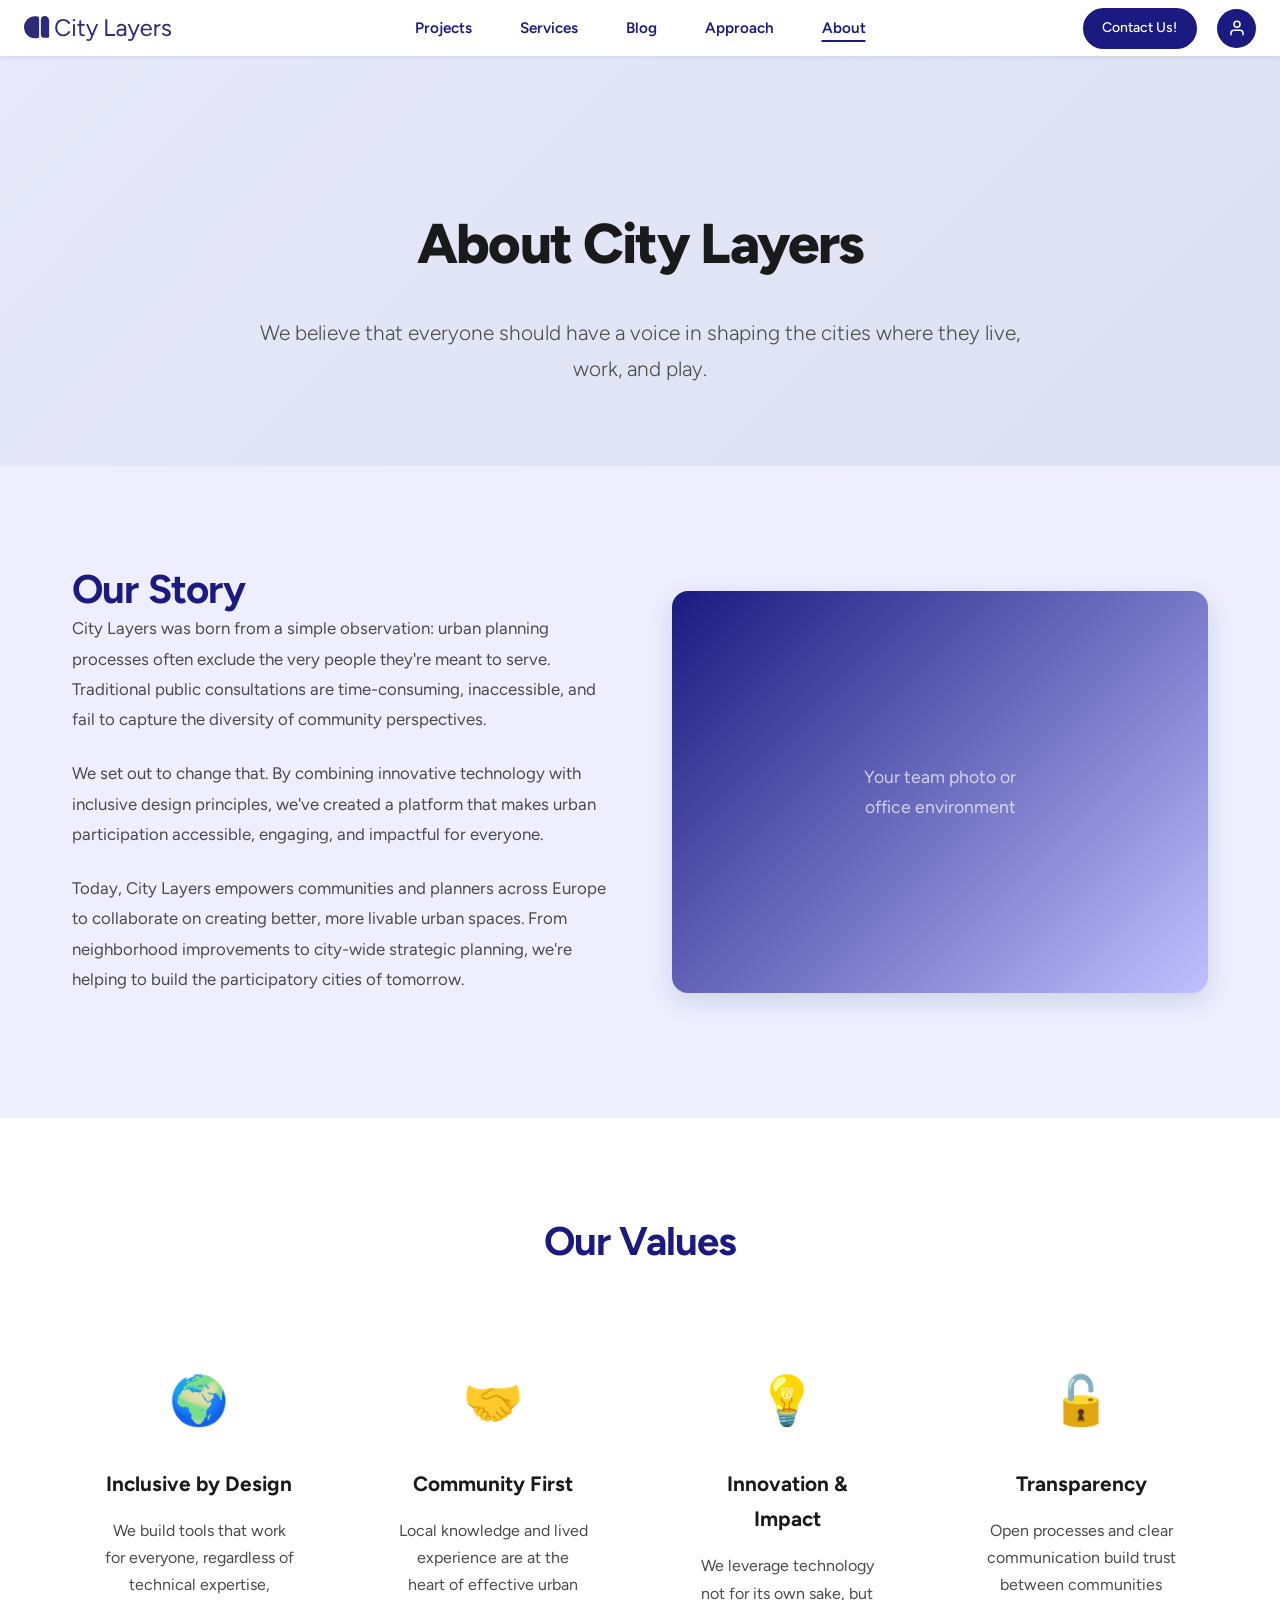
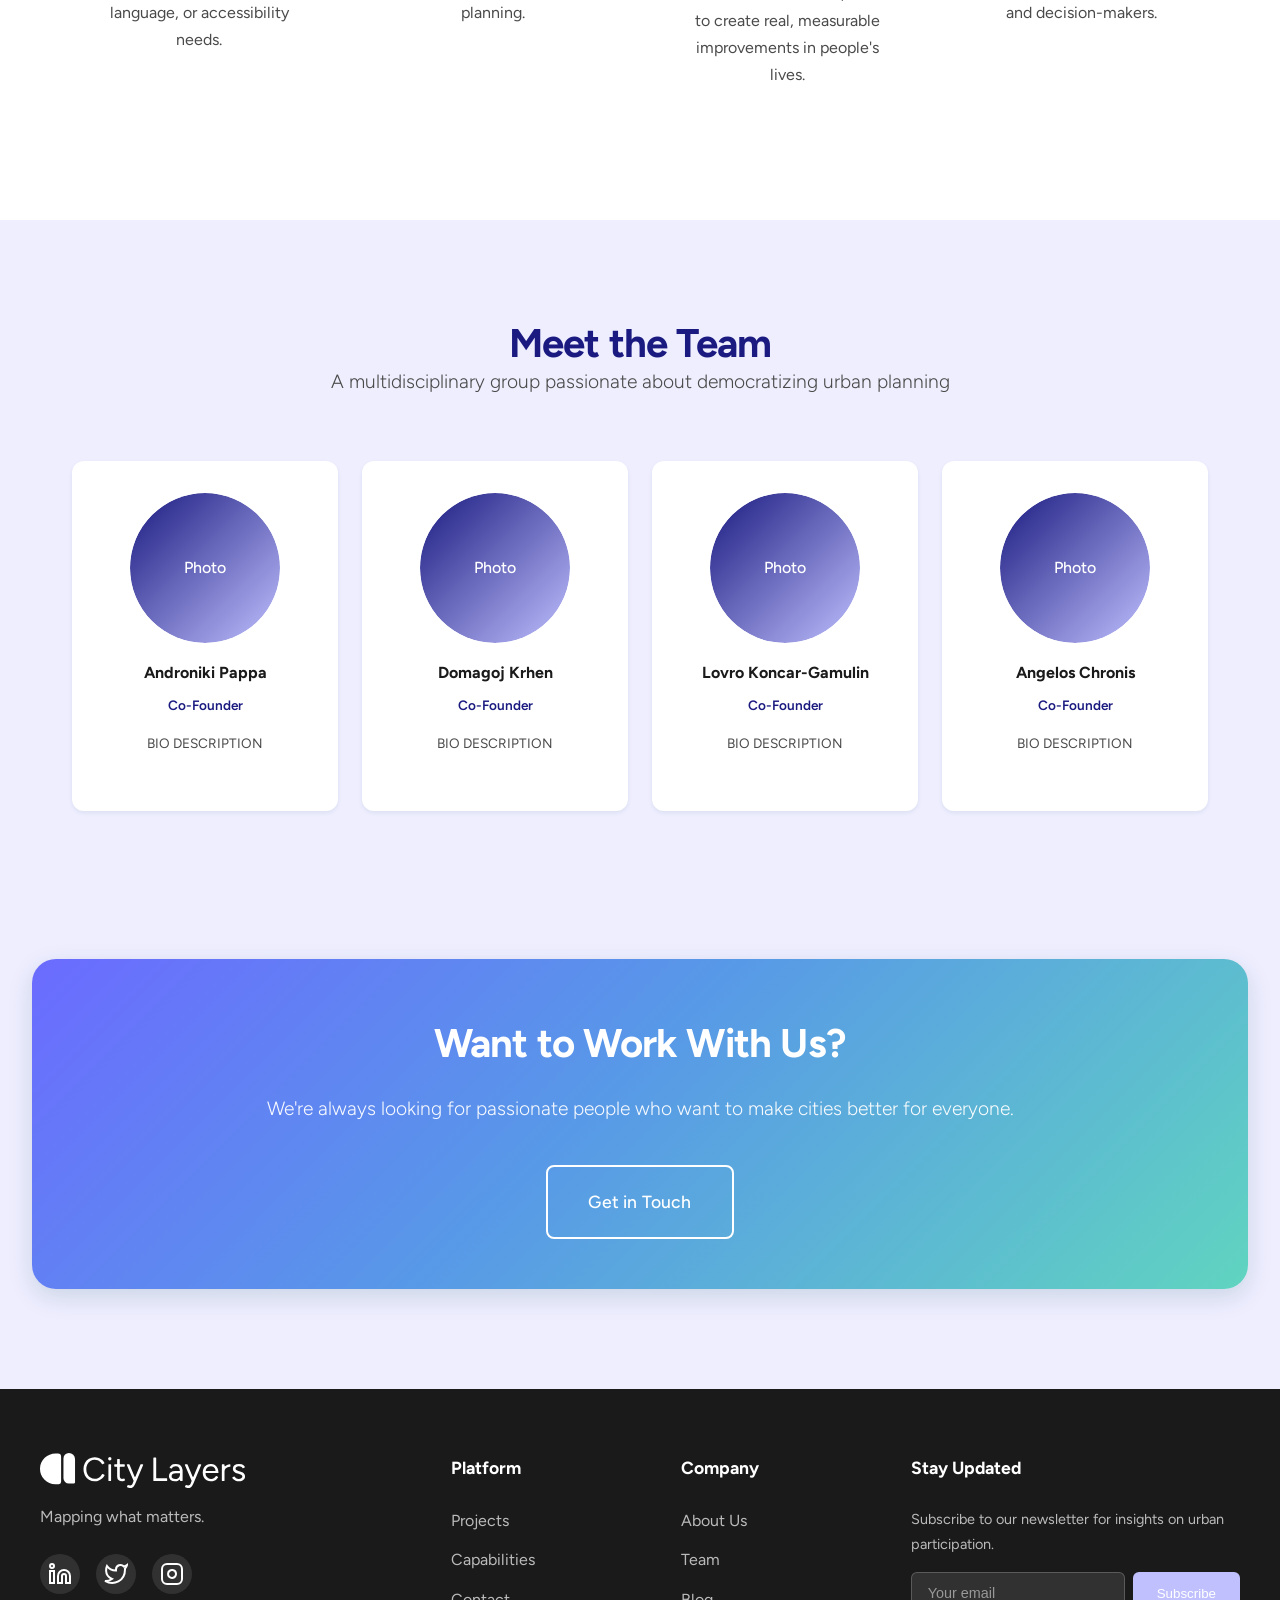
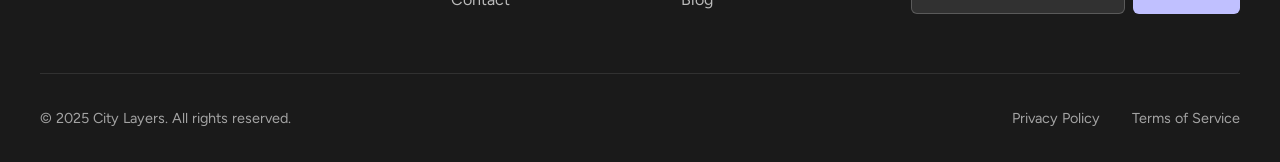
==== commit b4e00b18: "Revert "Update site to latest version" This reverts commit a14c4d1ee827da7ea530572e5f441326ca3914d1." ====
--- a/about/index.html
+++ b/about/index.html
@@ -1,5 +1,3 @@
-<!DOCTYPE html><html lang="en" data-astro-cid-sckkx6r4> <head><!-- 
-    ---- COOCKIE BANNER ----     <script type="text/javascript" src="https://embeds.iubenda.com/widgets/e9171710-c61c-4e46-822a-50a0c7bf7a67.js"></script>
-    --><meta charset="UTF-8"><meta name="viewport" content="width=device-width, initial-scale=1.0"><title>About Us - City Layers</title><link rel="stylesheet" href="/styles.css"><link rel="stylesheet" href="/pages.css"><link href="https://fonts.googleapis.com/css2?family=Figtree:wght@300;400;500;600;700;800&family=Space+Grotesk:wght@300;400;500;600;700&display=swap" rel="stylesheet"><style>.floating-buttons[data-astro-cid-sckkx6r4]{position:fixed;top:.5rem;right:1.5rem;display:flex;gap:20px;align-items:center;z-index:1001}.floating-contact[data-astro-cid-sckkx6r4]{background:#1a1a80;color:#fff;padding:.4rem 1.1rem;border-radius:999px;font-size:.875rem;font-weight:500;text-decoration:none;border:2px solid #1A1A80;transition:all .2s ease}.floating-contact[data-astro-cid-sckkx6r4]:hover{background:#fff;color:#1a1a80;border-color:#fff;box-shadow:0 4px 15px #0000004d}.floating-login[data-astro-cid-sckkx6r4]{background:#1a1a80;color:#fff;width:39px;height:39px;border-radius:50%;text-decoration:none;border:none;transition:all .2s ease;display:flex;align-items:center;justify-content:center;font-weight:700;font-size:.75rem}.floating-login[data-astro-cid-sckkx6r4]:hover{background:#fff;color:#1a1a80;border-color:#fff;box-shadow:0 4px 15px #0000004d}
-.team-grid[data-astro-cid-kh7btl4r]{display:grid;grid-template-columns:repeat(4,1fr);gap:1.5rem}.team-member[data-astro-cid-kh7btl4r]{text-align:center;transition:transform .2s ease;cursor:pointer}.team-member[data-astro-cid-kh7btl4r]:hover{transform:translateY(-4px)}.member-photo[data-astro-cid-kh7btl4r]{width:150px;height:150px;margin:0 auto 1rem;border-radius:50%;overflow:hidden}.member-name[data-astro-cid-kh7btl4r]{font-size:1rem}.member-role[data-astro-cid-kh7btl4r],.member-bio[data-astro-cid-kh7btl4r]{font-size:.85rem}@media(max-width:900px){.team-grid[data-astro-cid-kh7btl4r]{grid-template-columns:repeat(2,1fr)}}@media(max-width:480px){.team-grid[data-astro-cid-kh7btl4r]{grid-template-columns:1fr}}.value-svg[data-astro-cid-kh7btl4r]{width:48px;height:48px;display:block;margin:0 auto 1.5rem}.value-icon[data-astro-cid-kh7btl4r]{display:flex;justify-content:center;margin-bottom:1rem}
-</style></head> <body data-astro-cid-sckkx6r4> <nav class="nav" data-astro-cid-sckkx6r4> <div class="nav-container" data-astro-cid-sckkx6r4> <a href="/" class="logo" data-astro-cid-sckkx6r4> <img src="/logo.svg" alt="City Layers" class="logo-img" data-astro-cid-sckkx6r4> </a> <ul class="nav-menu" id="navMenu" data-astro-cid-sckkx6r4> <li data-astro-cid-sckkx6r4><a href="/projects" class="nav-link " data-astro-cid-sckkx6r4>Projects</a></li> <li data-astro-cid-sckkx6r4><a href="/services" class="nav-link " data-astro-cid-sckkx6r4>Services</a></li> <li data-astro-cid-sckkx6r4><a href="/blog" class="nav-link " data-astro-cid-sckkx6r4>Blog</a></li> <li data-astro-cid-sckkx6r4><a href="/approach" class="nav-link " data-astro-cid-sckkx6r4>Approach</a></li> <li data-astro-cid-sckkx6r4><a href="/about" class="nav-link active" data-astro-cid-sckkx6r4>About</a></li> </ul> <button class="nav-toggle" id="navToggle" data-astro-cid-sckkx6r4> <span data-astro-cid-sckkx6r4></span> <span data-astro-cid-sckkx6r4></span> <span data-astro-cid-sckkx6r4></span> </button> </div> </nav>   <section class="page-hero" data-astro-cid-kh7btl4r> <div class="container" data-astro-cid-kh7btl4r> <div class="page-eyebrow" data-astro-cid-kh7btl4r>Our Purpose</div> <h1 class="page-title" data-astro-cid-kh7btl4r>Technology is our medium, People are our purpose</h1> <p class="page-subtitle" data-astro-cid-kh7btl4r>We believe that everyone should have a voice in shaping the cities where they live, work, and play.</p> </div> </section> <section class="our-story" data-astro-cid-kh7btl4r> <div class="container" data-astro-cid-kh7btl4r> <div class="story-content" data-astro-cid-kh7btl4r> <div class="story-text" data-astro-cid-kh7btl4r> <h2 class="section-title" data-astro-cid-kh7btl4r>Our Story</h2> <p data-astro-cid-kh7btl4r>City Layers was born from a simple observation: urban planning processes often exclude the very people they're meant to serve. Traditional public consultations are time-consuming, inaccessible, and fail to capture the diversity of community perspectives.</p> <p data-astro-cid-kh7btl4r>We set out to change that. By combining innovative technology with inclusive design principles, we've created a platform that makes urban participation accessible, engaging, and impactful for everyone.</p> <p data-astro-cid-kh7btl4r>Today, City Layers empowers communities and planners across Europe to collaborate on creating better, more livable urban spaces. From neighborhood improvements to city-wide strategic planning, we're helping to build the participatory cities of tomorrow.</p> </div> <div class="story-image" data-astro-cid-kh7btl4r> <div class="image-placeholder" data-astro-cid-kh7btl4r> <div class="placeholder-text" data-astro-cid-kh7btl4r>Your team photo or<br data-astro-cid-kh7btl4r>office environment</div> </div> </div> </div> </div> </section> <section class="values-section" data-astro-cid-kh7btl4r> <div class="container" data-astro-cid-kh7btl4r> <h2 class="section-title text-center" data-astro-cid-kh7btl4r>Our Values</h2> <div class="values-grid" data-astro-cid-kh7btl4r> <div class="value-card" data-astro-cid-kh7btl4r> <svg class="value-svg" viewBox="0 0 24 24" fill="none" stroke="var(--primary-color)" stroke-width="1.5" stroke-linecap="round" stroke-linejoin="round" data-astro-cid-kh7btl4r><circle cx="12" cy="12" r="10" data-astro-cid-kh7btl4r></circle><path d="M2 12h20M12 2a15 15 0 0 1 0 20M12 2a15 15 0 0 0 0 20" data-astro-cid-kh7btl4r></path></svg> <h3 data-astro-cid-kh7btl4r>Inclusive by Design</h3> <p data-astro-cid-kh7btl4r>We build tools that work for everyone, regardless of technical expertise, language, or accessibility needs.</p> </div> <div class="value-card" data-astro-cid-kh7btl4r> <svg class="value-svg" viewBox="0 0 24 24" fill="none" stroke="var(--primary-color)" stroke-width="1.5" stroke-linecap="round" stroke-linejoin="round" data-astro-cid-kh7btl4r><circle cx="18" cy="5" r="3" data-astro-cid-kh7btl4r></circle><circle cx="6" cy="12" r="3" data-astro-cid-kh7btl4r></circle><circle cx="18" cy="19" r="3" data-astro-cid-kh7btl4r></circle><line x1="8.59" y1="13.51" x2="15.42" y2="17.49" data-astro-cid-kh7btl4r></line><line x1="15.41" y1="6.51" x2="8.59" y2="10.49" data-astro-cid-kh7btl4r></line></svg> <h3 data-astro-cid-kh7btl4r>Community First</h3> <p data-astro-cid-kh7btl4r>Local knowledge and lived experience are at the heart of effective urban planning.</p> </div> <div class="value-card" data-astro-cid-kh7btl4r> <svg class="value-svg" viewBox="0 0 24 24" fill="none" stroke="var(--primary-color)" stroke-width="1.5" stroke-linecap="round" stroke-linejoin="round" data-astro-cid-kh7btl4r><circle cx="12" cy="12" r="4" data-astro-cid-kh7btl4r></circle><path d="M12 2v2M12 20v2M4.93 4.93l1.41 1.41M17.66 17.66l1.41 1.41M2 12h2M20 12h2M6.34 17.66l-1.41 1.41M19.07 4.93l-1.41 1.41" data-astro-cid-kh7btl4r></path></svg> <h3 data-astro-cid-kh7btl4r>Innovation & Impact</h3> <p data-astro-cid-kh7btl4r>We leverage technology not for its own sake, but to create real, measurable improvements in people's lives.</p> </div> <div class="value-card" data-astro-cid-kh7btl4r> <svg class="value-svg" viewBox="0 0 24 24" fill="none" stroke="var(--primary-color)" stroke-width="1.5" stroke-linecap="round" stroke-linejoin="round" data-astro-cid-kh7btl4r><rect x="3" y="11" width="18" height="11" rx="2" data-astro-cid-kh7btl4r></rect><path d="M7 11V7a5 5 0 0 1 10 0v4" data-astro-cid-kh7btl4r></path></svg> <h3 data-astro-cid-kh7btl4r>Transparency</h3> <p data-astro-cid-kh7btl4r>Open processes and clear communication build trust between communities and decision-makers.</p> </div> </div> </div> </section> <section class="team-section" id="team" data-astro-cid-kh7btl4r> <div class="container" data-astro-cid-kh7btl4r> <h2 class="section-title text-center" data-astro-cid-kh7btl4r>Meet the Team</h2> <p class="section-description text-center" data-astro-cid-kh7btl4r>A multidisciplinary group passionate about democratizing urban planning</p> <div class="team-grid" data-astro-cid-kh7btl4r> <a href="https://www.linkedin.com/in/androniki-pappa/" target="_blank" rel="noopener noreferrer" style="text-decoration: none; color: inherit;" data-astro-cid-kh7btl4r> <div class="team-member" data-astro-cid-kh7btl4r> <div class="member-photo" data-astro-cid-kh7btl4r> <div class="photo-placeholder" data-astro-cid-kh7btl4r>Photo</div> </div> <h3 class="member-name" data-astro-cid-kh7btl4r>Androniki Pappa</h3> <p class="member-role" data-astro-cid-kh7btl4r>City Layers Co-Founder</p> <p class="member-bio" data-astro-cid-kh7btl4r>BIO DESCRIPTION</p> </div> </a><a href="https://www.linkedin.com/in/domagoj-krhen/" target="_blank" rel="noopener noreferrer" style="text-decoration: none; color: inherit;" data-astro-cid-kh7btl4r> <div class="team-member" data-astro-cid-kh7btl4r> <div class="member-photo" data-astro-cid-kh7btl4r> <div class="photo-placeholder" data-astro-cid-kh7btl4r>Photo</div> </div> <h3 class="member-name" data-astro-cid-kh7btl4r>Domagoj Krhen</h3> <p class="member-role" data-astro-cid-kh7btl4r>Co-Founder</p> <p class="member-bio" data-astro-cid-kh7btl4r>BIO DESCRIPTION</p> </div> </a><a href="https://www.linkedin.com/in/lovro-koncar-gamulin/" target="_blank" rel="noopener noreferrer" style="text-decoration: none; color: inherit;" data-astro-cid-kh7btl4r> <div class="team-member" data-astro-cid-kh7btl4r> <div class="member-photo" data-astro-cid-kh7btl4r> <div class="photo-placeholder" data-astro-cid-kh7btl4r>Photo</div> </div> <h3 class="member-name" data-astro-cid-kh7btl4r>Lovro Koncar-Gamulin</h3> <p class="member-role" data-astro-cid-kh7btl4r>Co-Founder</p> <p class="member-bio" data-astro-cid-kh7btl4r>BIO DESCRIPTION</p> </div> </a><a href="https://www.linkedin.com/in/angeloschronis/" target="_blank" rel="noopener noreferrer" style="text-decoration: none; color: inherit;" data-astro-cid-kh7btl4r> <div class="team-member" data-astro-cid-kh7btl4r> <div class="member-photo" data-astro-cid-kh7btl4r> <div class="photo-placeholder" data-astro-cid-kh7btl4r>Photo</div> </div> <h3 class="member-name" data-astro-cid-kh7btl4r>Angelos Chronis</h3> <p class="member-role" data-astro-cid-kh7btl4r>Co-Founder</p> <p class="member-bio" data-astro-cid-kh7btl4r>BIO DESCRIPTION</p> </div> </a> </div> </div> </section> <section class="cta-section" data-astro-cid-kh7btl4r> <div class="container" data-astro-cid-kh7btl4r> <h2 data-astro-cid-kh7btl4r>Want to Work With Us?</h2> <p data-astro-cid-kh7btl4r>We're always looking for passionate people who want to make cities better for everyone.</p> <div class="cta-buttons" data-astro-cid-kh7btl4r> <a href="/contact" class="btn btn-outline btn-large" data-astro-cid-kh7btl4r> Contact Us </a> </div> </div> </section>  <footer class="footer" data-astro-cid-sckkx6r4> <div class="footer-container" data-astro-cid-sckkx6r4> <div class="footer-column" data-astro-cid-sckkx6r4> <div class="footer-logo" data-astro-cid-sckkx6r4> <img src="/logo.svg" class="footer-logo-img" data-astro-cid-sckkx6r4> </div> <p class="footer-description" data-astro-cid-sckkx6r4>Mapping what matters.</p> <div class="social-links" data-astro-cid-sckkx6r4> <div class="social-links" data-astro-cid-sckkx6r4> <a href="https://www.linkedin.com/company/city-layers" target="_blank" rel="noopener noreferrer" class="social-link" aria-label="LinkedIn" data-astro-cid-sckkx6r4><svg width="24" height="24" viewBox="0 0 24 24" fill="none" stroke="currentColor" stroke-width="2" data-astro-cid-sckkx6r4><path d="M16 8a6 6 0 0 1 6 6v7h-4v-7a2 2 0 0 0-2-2 2 2 0 0 0-2 2v7h-4v-7a6 6 0 0 1 6-6z" data-astro-cid-sckkx6r4></path><rect x="2" y="9" width="4" height="12" data-astro-cid-sckkx6r4></rect><circle cx="4" cy="4" r="2" data-astro-cid-sckkx6r4></circle></svg></a> <a href="https://www.instagram.com/city.layers/" target="_blank" rel="noopener noreferrer" class="social-link" aria-label="Instagram" data-astro-cid-sckkx6r4><svg width="24" height="24" viewBox="0 0 24 24" fill="none" stroke="currentColor" stroke-width="2" data-astro-cid-sckkx6r4><rect x="2" y="2" width="20" height="20" rx="5" ry="5" data-astro-cid-sckkx6r4></rect><path d="M16 11.37A4 4 0 1 1 12.63 8 4 4 0 0 1 16 11.37z" data-astro-cid-sckkx6r4></path><line x1="17.5" y1="6.5" x2="17.51" y2="6.5" data-astro-cid-sckkx6r4></line></svg></a> </div> </div> </div> <div class="footer-column" data-astro-cid-sckkx6r4> <h4 data-astro-cid-sckkx6r4>Platform</h4> <ul class="footer-links" data-astro-cid-sckkx6r4> <li data-astro-cid-sckkx6r4><a href="/projects" data-astro-cid-sckkx6r4>Projects</a></li> <li data-astro-cid-sckkx6r4><a href="/approach" data-astro-cid-sckkx6r4>Approach</a></li> <li data-astro-cid-sckkx6r4><a href="/contact" data-astro-cid-sckkx6r4>Contact</a></li> </ul> </div> <div class="footer-column" data-astro-cid-sckkx6r4> <h4 data-astro-cid-sckkx6r4>Company</h4> <ul class="footer-links" data-astro-cid-sckkx6r4> <li data-astro-cid-sckkx6r4><a href="/about" data-astro-cid-sckkx6r4>About Us</a></li> <li data-astro-cid-sckkx6r4><a href="/about#team" data-astro-cid-sckkx6r4>Team</a></li> <li data-astro-cid-sckkx6r4><a href="/blog" data-astro-cid-sckkx6r4>Blog</a></li> </ul> </div> <div class="footer-column" data-astro-cid-sckkx6r4> <h4 data-astro-cid-sckkx6r4>Stay Updated</h4> <p class="footer-newsletter-text" data-astro-cid-sckkx6r4>Subscribe to our newsletter for insights on urban participation.</p> <form class="newsletter-form" data-astro-cid-sckkx6r4> <input type="email" placeholder="Your email" class="newsletter-input" data-astro-cid-sckkx6r4> <button type="submit" class="newsletter-btn" data-astro-cid-sckkx6r4>Subscribe</button> </form> </div> </div> <div class="footer-bottom" data-astro-cid-sckkx6r4> <p data-astro-cid-sckkx6r4>&copy; 2025 City Layers. All rights reserved.</p> <div class="footer-legal" data-astro-cid-sckkx6r4> <a href="/impressum" data-astro-cid-sckkx6r4>Impressum</a> <a href="/privacy" data-astro-cid-sckkx6r4>Privacy Policy</a> <a href="/terms" data-astro-cid-sckkx6r4>Terms of Service</a> </div> </div> </footer> <script src="/script.js"></script> <!-- Floating Contact Button & Login --> <div class="floating-buttons" data-astro-cid-sckkx6r4> <a href="/contact" class="floating-contact" data-astro-cid-sckkx6r4>Contact Us</a> <a href="https://campaigns.citylayers.eu/" class="floating-login" title="Client Login" target="_blank" rel="noopener noreferrer" data-astro-cid-sckkx6r4> <svg xmlns="http://www.w3.org/2000/svg" width="18" height="18" viewBox="0 0 24 24" fill="none" stroke="currentColor" stroke-width="2" stroke-linecap="round" stroke-linejoin="round" data-astro-cid-sckkx6r4> <path d="M20 21v-2a4 4 0 0 0-4-4H8a4 4 0 0 0-4 4v2" data-astro-cid-sckkx6r4></path> <circle cx="12" cy="7" r="4" data-astro-cid-sckkx6r4></circle> </svg> </a> </div>  </body></html>+<!DOCTYPE html><html lang="en" data-astro-cid-sckkx6r4> <head><meta charset="UTF-8"><meta name="viewport" content="width=device-width, initial-scale=1.0"><title>About Us - City Layers</title><link rel="stylesheet" href="/styles.css"><link rel="stylesheet" href="/pages.css"><link href="https://fonts.googleapis.com/css2?family=Figtree:wght@300;400;500;600;700;800&family=Space+Grotesk:wght@300;400;500;600;700&display=swap" rel="stylesheet"><style>.floating-buttons[data-astro-cid-sckkx6r4]{position:fixed;top:.5rem;right:1.5rem;display:flex;gap:20px;align-items:center;z-index:1001}.floating-contact[data-astro-cid-sckkx6r4]{background:#1a1a80;color:#fff;padding:.4rem 1.1rem;border-radius:999px;font-size:.875rem;font-weight:500;text-decoration:none;border:2px solid #1A1A80;transition:all .2s ease}.floating-contact[data-astro-cid-sckkx6r4]:hover{background:#fff;color:#1a1a80;border-color:#fff;box-shadow:0 4px 15px #0000004d}.floating-login[data-astro-cid-sckkx6r4]{background:#1a1a80;color:#fff;width:39px;height:39px;border-radius:50%;text-decoration:none;border:none;transition:all .2s ease;display:flex;align-items:center;justify-content:center;font-weight:700;font-size:.75rem}.floating-login[data-astro-cid-sckkx6r4]:hover{background:#fff;color:#1a1a80;border-color:#fff;box-shadow:0 4px 15px #0000004d}
+.team-grid[data-astro-cid-kh7btl4r]{display:grid;grid-template-columns:repeat(4,1fr);gap:1.5rem}.team-member[data-astro-cid-kh7btl4r]{text-align:center;transition:transform .2s ease;cursor:pointer}.team-member[data-astro-cid-kh7btl4r]:hover{transform:translateY(-4px)}.member-photo[data-astro-cid-kh7btl4r]{width:150px;height:150px;margin:0 auto 1rem;border-radius:50%;overflow:hidden}.member-name[data-astro-cid-kh7btl4r]{font-size:1rem}.member-role[data-astro-cid-kh7btl4r],.member-bio[data-astro-cid-kh7btl4r]{font-size:.85rem}@media(max-width:900px){.team-grid[data-astro-cid-kh7btl4r]{grid-template-columns:repeat(2,1fr)}}@media(max-width:480px){.team-grid[data-astro-cid-kh7btl4r]{grid-template-columns:1fr}}
+</style></head> <body data-astro-cid-sckkx6r4> <nav class="nav" data-astro-cid-sckkx6r4> <div class="nav-container" data-astro-cid-sckkx6r4> <a href="/" class="logo" data-astro-cid-sckkx6r4> <img src="/logo.svg" alt="City Layers" class="logo-img" data-astro-cid-sckkx6r4> </a> <ul class="nav-menu" id="navMenu" data-astro-cid-sckkx6r4> <li data-astro-cid-sckkx6r4><a href="/projects" class="nav-link " data-astro-cid-sckkx6r4>Projects</a></li> <li data-astro-cid-sckkx6r4><a href="/services" class="nav-link " data-astro-cid-sckkx6r4>Services</a></li> <li data-astro-cid-sckkx6r4><a href="/blog" class="nav-link " data-astro-cid-sckkx6r4>Blog</a></li> <li data-astro-cid-sckkx6r4><a href="/approach" class="nav-link " data-astro-cid-sckkx6r4>Approach</a></li> <li data-astro-cid-sckkx6r4><a href="/about" class="nav-link active" data-astro-cid-sckkx6r4>About</a></li> </ul> <button class="nav-toggle" id="navToggle" data-astro-cid-sckkx6r4> <span data-astro-cid-sckkx6r4></span> <span data-astro-cid-sckkx6r4></span> <span data-astro-cid-sckkx6r4></span> </button> </div> </nav>   <section class="page-hero" data-astro-cid-kh7btl4r> <div class="container" data-astro-cid-kh7btl4r> <h1 class="page-title" data-astro-cid-kh7btl4r>About City Layers</h1> <p class="page-subtitle" data-astro-cid-kh7btl4r>We believe that everyone should have a voice in shaping the cities where they live, work, and play.</p> </div> </section> <section class="our-story" data-astro-cid-kh7btl4r> <div class="container" data-astro-cid-kh7btl4r> <div class="story-content" data-astro-cid-kh7btl4r> <div class="story-text" data-astro-cid-kh7btl4r> <h2 class="section-title" data-astro-cid-kh7btl4r>Our Story</h2> <p data-astro-cid-kh7btl4r>City Layers was born from a simple observation: urban planning processes often exclude the very people they're meant to serve. Traditional public consultations are time-consuming, inaccessible, and fail to capture the diversity of community perspectives.</p> <p data-astro-cid-kh7btl4r>We set out to change that. By combining innovative technology with inclusive design principles, we've created a platform that makes urban participation accessible, engaging, and impactful for everyone.</p> <p data-astro-cid-kh7btl4r>Today, City Layers empowers communities and planners across Europe to collaborate on creating better, more livable urban spaces. From neighborhood improvements to city-wide strategic planning, we're helping to build the participatory cities of tomorrow.</p> </div> <div class="story-image" data-astro-cid-kh7btl4r> <div class="image-placeholder" data-astro-cid-kh7btl4r> <div class="placeholder-text" data-astro-cid-kh7btl4r>Your team photo or<br data-astro-cid-kh7btl4r>office environment</div> </div> </div> </div> </div> </section> <section class="values-section" data-astro-cid-kh7btl4r> <div class="container" data-astro-cid-kh7btl4r> <h2 class="section-title text-center" data-astro-cid-kh7btl4r>Our Values</h2> <div class="values-grid" data-astro-cid-kh7btl4r> <div class="value-card" data-astro-cid-kh7btl4r> <div class="value-icon" data-astro-cid-kh7btl4r>🌍</div> <h3 data-astro-cid-kh7btl4r>Inclusive by Design</h3> <p data-astro-cid-kh7btl4r>We build tools that work for everyone, regardless of technical expertise, language, or accessibility needs.</p> </div> <div class="value-card" data-astro-cid-kh7btl4r> <div class="value-icon" data-astro-cid-kh7btl4r>🤝</div> <h3 data-astro-cid-kh7btl4r>Community First</h3> <p data-astro-cid-kh7btl4r>Local knowledge and lived experience are at the heart of effective urban planning.</p> </div> <div class="value-card" data-astro-cid-kh7btl4r> <div class="value-icon" data-astro-cid-kh7btl4r>💡</div> <h3 data-astro-cid-kh7btl4r>Innovation & Impact</h3> <p data-astro-cid-kh7btl4r>We leverage technology not for its own sake, but to create real, measurable improvements in people's lives.</p> </div> <div class="value-card" data-astro-cid-kh7btl4r> <div class="value-icon" data-astro-cid-kh7btl4r>🔓</div> <h3 data-astro-cid-kh7btl4r>Transparency</h3> <p data-astro-cid-kh7btl4r>Open processes and clear communication build trust between communities and decision-makers.</p> </div> </div> </div> </section> <section class="team-section" id="team" data-astro-cid-kh7btl4r> <div class="container" data-astro-cid-kh7btl4r> <h2 class="section-title text-center" data-astro-cid-kh7btl4r>Meet the Team</h2> <p class="section-description text-center" data-astro-cid-kh7btl4r>A multidisciplinary group passionate about democratizing urban planning</p> <div class="team-grid" data-astro-cid-kh7btl4r> <a href="https://www.linkedin.com/in/androniki-pappa/" target="_blank" rel="noopener noreferrer" style="text-decoration: none; color: inherit;" data-astro-cid-kh7btl4r> <div class="team-member" data-astro-cid-kh7btl4r> <div class="member-photo" data-astro-cid-kh7btl4r> <div class="photo-placeholder" data-astro-cid-kh7btl4r>Photo</div> </div> <h3 class="member-name" data-astro-cid-kh7btl4r>Androniki Pappa</h3> <p class="member-role" data-astro-cid-kh7btl4r>Co-Founder</p> <p class="member-bio" data-astro-cid-kh7btl4r>BIO DESCRIPTION</p>  </div> </a><a href="https://www.linkedin.com/in/domagoj-krhen/" target="_blank" rel="noopener noreferrer" style="text-decoration: none; color: inherit;" data-astro-cid-kh7btl4r> <div class="team-member" data-astro-cid-kh7btl4r> <div class="member-photo" data-astro-cid-kh7btl4r> <div class="photo-placeholder" data-astro-cid-kh7btl4r>Photo</div> </div> <h3 class="member-name" data-astro-cid-kh7btl4r>Domagoj Krhen</h3> <p class="member-role" data-astro-cid-kh7btl4r>Co-Founder</p> <p class="member-bio" data-astro-cid-kh7btl4r>BIO DESCRIPTION</p>  </div> </a><a href="https://www.linkedin.com/in/lovro-koncar-gamulin/" target="_blank" rel="noopener noreferrer" style="text-decoration: none; color: inherit;" data-astro-cid-kh7btl4r> <div class="team-member" data-astro-cid-kh7btl4r> <div class="member-photo" data-astro-cid-kh7btl4r> <div class="photo-placeholder" data-astro-cid-kh7btl4r>Photo</div> </div> <h3 class="member-name" data-astro-cid-kh7btl4r>Lovro Koncar-Gamulin</h3> <p class="member-role" data-astro-cid-kh7btl4r>Co-Founder</p> <p class="member-bio" data-astro-cid-kh7btl4r>BIO DESCRIPTION</p>  </div> </a><a href="https://www.linkedin.com/in/angeloschronis/" target="_blank" rel="noopener noreferrer" style="text-decoration: none; color: inherit;" data-astro-cid-kh7btl4r> <div class="team-member" data-astro-cid-kh7btl4r> <div class="member-photo" data-astro-cid-kh7btl4r> <div class="photo-placeholder" data-astro-cid-kh7btl4r>Photo</div> </div> <h3 class="member-name" data-astro-cid-kh7btl4r>Angelos Chronis</h3> <p class="member-role" data-astro-cid-kh7btl4r>Co-Founder</p> <p class="member-bio" data-astro-cid-kh7btl4r>BIO DESCRIPTION</p>  </div> </a> </div> </div> </section> <section class="cta-section" data-astro-cid-kh7btl4r> <div class="container" data-astro-cid-kh7btl4r> <h2 data-astro-cid-kh7btl4r>Want to Work With Us?</h2> <p data-astro-cid-kh7btl4r>We're always looking for passionate people who want to make cities better for everyone.</p> <div class="cta-buttons" data-astro-cid-kh7btl4r> <a href="/contact" class="btn btn-outline btn-large" data-astro-cid-kh7btl4r>Get in Touch</a> </div> </div> </section>  <footer class="footer" data-astro-cid-sckkx6r4> <div class="footer-container" data-astro-cid-sckkx6r4> <div class="footer-column" data-astro-cid-sckkx6r4> <div class="footer-logo" data-astro-cid-sckkx6r4> <img src="/logo.svg" class="footer-logo-img" data-astro-cid-sckkx6r4> </div> <p class="footer-description" data-astro-cid-sckkx6r4>Mapping what matters.</p> <div class="social-links" data-astro-cid-sckkx6r4> <a href="#" class="social-link" aria-label="LinkedIn" data-astro-cid-sckkx6r4><svg width="24" height="24" viewBox="0 0 24 24" fill="none" stroke="currentColor" stroke-width="2" data-astro-cid-sckkx6r4><path d="M16 8a6 6 0 0 1 6 6v7h-4v-7a2 2 0 0 0-2-2 2 2 0 0 0-2 2v7h-4v-7a6 6 0 0 1 6-6z" data-astro-cid-sckkx6r4></path><rect x="2" y="9" width="4" height="12" data-astro-cid-sckkx6r4></rect><circle cx="4" cy="4" r="2" data-astro-cid-sckkx6r4></circle></svg></a> <a href="#" class="social-link" aria-label="Twitter" data-astro-cid-sckkx6r4><svg width="24" height="24" viewBox="0 0 24 24" fill="none" stroke="currentColor" stroke-width="2" data-astro-cid-sckkx6r4><path d="M23 3a10.9 10.9 0 0 1-3.14 1.53 4.48 4.48 0 0 0-7.86 3v1A10.66 10.66 0 0 1 3 4s-4 9 5 13a11.64 11.64 0 0 1-7 2c9 5 20 0 20-11.5a4.5 4.5 0 0 0-.08-.83A7.72 7.72 0 0 0 23 3z" data-astro-cid-sckkx6r4></path></svg></a> <a href="#" class="social-link" aria-label="Instagram" data-astro-cid-sckkx6r4><svg width="24" height="24" viewBox="0 0 24 24" fill="none" stroke="currentColor" stroke-width="2" data-astro-cid-sckkx6r4><rect x="2" y="2" width="20" height="20" rx="5" ry="5" data-astro-cid-sckkx6r4></rect><path d="M16 11.37A4 4 0 1 1 12.63 8 4 4 0 0 1 16 11.37z" data-astro-cid-sckkx6r4></path><line x1="17.5" y1="6.5" x2="17.51" y2="6.5" data-astro-cid-sckkx6r4></line></svg></a> </div> </div> <div class="footer-column" data-astro-cid-sckkx6r4> <h4 data-astro-cid-sckkx6r4>Platform</h4> <ul class="footer-links" data-astro-cid-sckkx6r4> <li data-astro-cid-sckkx6r4><a href="/projects" data-astro-cid-sckkx6r4>Projects</a></li> <li data-astro-cid-sckkx6r4><a href="/capabilities" data-astro-cid-sckkx6r4>Capabilities</a></li> <li data-astro-cid-sckkx6r4><a href="/contact" data-astro-cid-sckkx6r4>Contact</a></li> </ul> </div> <div class="footer-column" data-astro-cid-sckkx6r4> <h4 data-astro-cid-sckkx6r4>Company</h4> <ul class="footer-links" data-astro-cid-sckkx6r4> <li data-astro-cid-sckkx6r4><a href="/about" data-astro-cid-sckkx6r4>About Us</a></li> <li data-astro-cid-sckkx6r4><a href="/about#team" data-astro-cid-sckkx6r4>Team</a></li> <li data-astro-cid-sckkx6r4><a href="/blog" data-astro-cid-sckkx6r4>Blog</a></li> </ul> </div> <div class="footer-column" data-astro-cid-sckkx6r4> <h4 data-astro-cid-sckkx6r4>Stay Updated</h4> <p class="footer-newsletter-text" data-astro-cid-sckkx6r4>Subscribe to our newsletter for insights on urban participation.</p> <form class="newsletter-form" data-astro-cid-sckkx6r4> <input type="email" placeholder="Your email" class="newsletter-input" data-astro-cid-sckkx6r4> <button type="submit" class="newsletter-btn" data-astro-cid-sckkx6r4>Subscribe</button> </form> </div> </div> <div class="footer-bottom" data-astro-cid-sckkx6r4> <p data-astro-cid-sckkx6r4>&copy; 2025 City Layers. All rights reserved.</p> <div class="footer-legal" data-astro-cid-sckkx6r4> <a href="#" data-astro-cid-sckkx6r4>Privacy Policy</a> <a href="#" data-astro-cid-sckkx6r4>Terms of Service</a> </div> </div> </footer> <script src="/script.js"></script> <!-- Floating Contact Button & Login --> <div class="floating-buttons" data-astro-cid-sckkx6r4> <a href="/contact" class="floating-contact" data-astro-cid-sckkx6r4>Contact Us!</a> <a href="https://campaigns.citylayers.eu/" class="floating-login" title="Client Login" target="_blank" rel="noopener noreferrer" data-astro-cid-sckkx6r4> <svg xmlns="http://www.w3.org/2000/svg" width="18" height="18" viewBox="0 0 24 24" fill="none" stroke="currentColor" stroke-width="2" stroke-linecap="round" stroke-linejoin="round" data-astro-cid-sckkx6r4> <path d="M20 21v-2a4 4 0 0 0-4-4H8a4 4 0 0 0-4 4v2" data-astro-cid-sckkx6r4></path> <circle cx="12" cy="7" r="4" data-astro-cid-sckkx6r4></circle> </svg> </a> </div>  </body></html>
--- a/styles.css
+++ b/styles.css
@@ -3,7 +3,6 @@
     --primary-light: #C0C0FF;
     --primary-dark: #1A1A80;
     --accent-teal: #60D4C0;
-    --accent-purple: #6B6BFF;
     --accent-orange: #E05578;
     --text-dark: #1a1a1a;
     --text-medium: #4a4a4a;
@@ -39,6 +38,7 @@
     line-height: 1.7;
     background: linear-gradient(135deg, var(--bg-gradient-start) 0%, var(--bg-gradient-end) 100%);
     min-height: 100vh;
+    overflow-x: hidden;
 }
 
 .container {
@@ -107,7 +107,7 @@
 .nav-link {
     font-size: 0.95rem;
     font-weight: 600;
-    color: rgba(26, 26, 128, 0.75);
+    color: #1A1A80;
     text-decoration: none;
     transition: color 0.2s ease;
     position: relative;
@@ -120,12 +120,12 @@
     left: 0;
     width: 0;
     height: 2px;
-    background: var(--accent-purple);
+    background: #1A1A80;
     transition: width 0.3s ease;
 }
 
 .nav-link:hover {
-    color: var(--primary-color);
+    color: #1A1A80;
 }
 
 .nav-link:hover::after {
@@ -133,7 +133,7 @@
 }
 
 .nav-link.active {
-    color: var(--primary-color);
+    color: #1A1A80;
     font-weight: 600;
     text-decoration: none;
 }
@@ -306,7 +306,7 @@
     letter-spacing: -0.028em;
     line-height: 1.06;
     color: var(--primary-color);
-    margin: 0 0 60px;
+    margin: 0 0 28px;
     max-width: 920px;
 }
 
@@ -479,14 +479,14 @@
 .demo-section {
     background: var(--white);
     border-radius: 24px;
-    margin: 40px 2rem;
+    margin: 0 2rem;
     box-shadow: var(--shadow-lg);
 }
 
 /* ── Feature Cards ───────────────────────────────────────── */
 .features-grid {
     display: grid;
-    grid-template-columns: repeat(2, 1fr);
+    grid-template-columns: repeat(auto-fit, minmax(300px, 1fr));
     gap: 2.5rem;
     margin-top: 4rem;
 }
@@ -522,8 +522,12 @@
 }
 
 .feature-number {
+    font-family: var(--font-figtree);
+    font-size: 3rem;
+    color: var(--primary-color);
+    opacity: 0.1;
     margin-bottom: 1rem;
-    color: var(--primary-color);
+    font-weight: 700;
 }
 
 .feature-card h3 {
@@ -716,393 +720,6 @@
 
 .footer-legal a:hover {
     color: var(--white);
-}
-
-/* ── Projects - Hiding Cards with Filter ────────────────────── */
-
-.project-card.hidden {
-    display: none;
-}
-
-/* ── Service offers section ──────────────────────────────── */
-.svc-intro {
-    max-width: 720px;
-    margin-bottom: 3rem;
-}
-
-.svc-eyebrow {
-    font-size: 11px;
-    font-weight: 600;
-    letter-spacing: 0.18em;
-    text-transform: uppercase;
-    color: var(--primary-color);
-    display: flex;
-    align-items: center;
-    gap: 14px;
-    margin-bottom: 20px;
-}
-
-.svc-eyebrow::before {
-    content: "";
-    display: block;
-    width: 36px;
-    height: 1px;
-    background: var(--primary-color);
-}
-
-.svc-intro .section-title {
-    text-align: left;
-    margin-bottom: 1rem;
-}
-
-.svc-intro .section-title em {
-    font-style: italic;
-    font-weight: 400;
-    color: var(--primary-light);
-}
-
-.svc-lede {
-    font-size: 1.05rem;
-    color: var(--text-medium);
-    line-height: 1.7;
-}
-
-/* ── Grid ─────────────────────────────────────────────────── */
-.svc-grid {
-    display: grid;
-    grid-template-columns: 1fr 1fr;
-    gap: 2rem;
-}
-
-/* ── Card shell ───────────────────────────────────────────── */
-.svc-card {
-    background: var(--white);
-    border: 1px solid var(--gray-200);
-    border-radius: 16px;
-    overflow: hidden;
-    display: flex;
-    flex-direction: column;
-    transition: box-shadow 0.3s ease, transform 0.3s ease;
-}
-
-.svc-card:hover {
-    box-shadow: 0 8px 32px rgba(26,26,128,0.12);
-    transform: translateY(-3px);
-}
-
-/* ── Visual stage ─────────────────────────────────────────── */
-.svc-visual {
-    position: relative;
-    height: 300px;
-    overflow: hidden;
-    background: linear-gradient(110deg, rgba(14,14,77,0.95) 0%, rgba(14,14,77,0.80) 30%, rgba(26,26,128,0.70) 70%);
-    border-bottom: 1px solid var(--gray-200);
-    cursor: pointer;
-}
-
-.svc-visual::before {
-    content: "";
-    position: absolute;
-    inset: 0;
-    background-image:
-        linear-gradient(rgba(255,255,255,0.05) 1px, transparent 1px),
-        linear-gradient(90deg, rgba(255,255,255,0.05) 1px, transparent 1px);
-    background-size: 38px 38px;
-    mask-image: radial-gradient(120% 100% at 50% 40%, #000 35%, transparent 80%);
-    -webkit-mask-image: radial-gradient(120% 100% at 50% 40%, #000 35%, transparent 80%);
-}
-
-.svc-hint {
-    position: absolute;
-    bottom: 12px;
-    right: 14px;
-    z-index: 6;
-    display: inline-flex;
-    align-items: center;
-    gap: 6px;
-    font-size: 10px;
-    letter-spacing: 0.04em;
-    color: rgba(255,255,255,0.5);
-    white-space: nowrap;
-    pointer-events: none;
-    transition: opacity 0.3s ease;
-}
-
-.svc-hint svg {
-    width: 12px;
-    height: 12px;
-    flex-shrink: 0;
-}
-
-.svc-card:hover .svc-hint { opacity: 0; }
-
-/* ── Layerstack (Platform) ────────────────────────────────── */
-.layerstack {
-    position: absolute;
-    inset: 0;
-    display: grid;
-    place-items: center;
-    z-index: 3;
-}
-
-.layer {
-    position: absolute;
-    width: 210px;
-    height: 132px;
-    border-radius: 12px;
-    border: 1px solid rgba(255,255,255,0.16);
-    overflow: hidden;
-    box-shadow: 0 16px 30px -14px rgba(0,0,0,0.6);
-    transition: transform 0.55s cubic-bezier(0.34, 1.56, 0.64, 1), box-shadow 0.55s ease;
-}
-
-.layer svg {
-    position: absolute;
-    inset: 0;
-    width: 100%;
-    height: 100%;
-    display: block;
-}
-
-.layer-tag {
-    position: absolute;
-    left: 10px;
-    top: 9px;
-    z-index: 2;
-    font-size: 10px;
-    font-weight: 600;
-    letter-spacing: 0.02em;
-    padding: 3px 9px 3px 8px;
-    border-radius: 999px;
-    background: rgba(255,255,255,0.92);
-    color: var(--primary-color);
-    display: inline-flex;
-    align-items: center;
-    gap: 6px;
-    opacity: 0;
-    transform: translateY(-4px);
-    transition: opacity 0.45s ease 0.12s, transform 0.45s ease 0.12s;
-}
-
-.layer-dot {
-    width: 7px;
-    height: 7px;
-    border-radius: 50%;
-    flex-shrink: 0;
-}
-
-/* Default: stacked deck */
-.l1 { transform: translateY(26px) scale(0.96); z-index: 1; }
-.l2 { transform: translateY(6px); z-index: 2; }
-.l3 { transform: translateY(-14px) scale(0.96); z-index: 3; }
-
-/* Hover: fan out */
-.svc-card.is-platform:hover .l1 { transform: translate(-86px, 40px) rotate(-7deg); }
-.svc-card.is-platform:hover .l2 { transform: translate(0, 0) rotate(0deg); box-shadow: 0 24px 44px -16px rgba(0,0,0,0.7); }
-.svc-card.is-platform:hover .l3 { transform: translate(86px, -40px) rotate(7deg); }
-.svc-card.is-platform:hover .layer-tag { opacity: 1; transform: translateY(0); }
-
-/* ── Gather network (Campaign) ────────────────────────────── */
-.gather {
-    position: absolute;
-    inset: 0;
-    z-index: 3;
-}
-
-.gather-links {
-    position: absolute;
-    inset: 0;
-    width: 100%;
-    height: 100%;
-}
-
-.gather-links line {
-    stroke: rgba(130,222,207,0.55);
-    stroke-width: 1.2;
-    stroke-dasharray: 4 4;
-    opacity: 0;
-    transition: opacity 0.5s ease;
-}
-
-.svc-card.is-campaign:hover .gather-links line { opacity: 1; }
-
-.person {
-    position: absolute;
-    width: 26px;
-    height: 26px;
-    border-radius: 50%;
-    display: grid;
-    place-items: center;
-    transform: translate(-50%, -50%) scale(0.9);
-    background: rgba(255,255,255,0.1);
-    border: 1px solid rgba(255,255,255,0.22);
-    color: rgba(255,255,255,0.9);
-    transition: transform 0.5s ease, background 0.5s ease;
-    z-index: 2;
-}
-
-.person svg { width: 14px; height: 14px; }
-
-.person.center {
-    left: 50%;
-    top: 52%;
-    width: 52px;
-    height: 52px;
-    background: rgba(255,255,255,0.95);
-    border-color: transparent;
-    color: var(--primary-color);
-    box-shadow: 0 10px 26px -8px rgba(0,0,0,0.55);
-    z-index: 3;
-}
-
-.person.center svg { width: 24px; height: 24px; }
-
-.svc-card.is-campaign:hover .person:not(.center) {
-    transform: translate(-50%, -50%) scale(1);
-    background: rgba(255,255,255,0.18);
-}
-
-/* Voice bubbles — hidden by default, appear on hover */
-.voice {
-    position: absolute;
-    z-index: 4;
-    max-width: 162px;
-    padding: 8px 12px;
-    border-radius: 999px;
-    background: rgba(255,255,255,0.95);
-    color: var(--primary-color);
-    font-size: 11.5px;
-    font-style: italic;
-    line-height: 1.3;
-    box-shadow: 0 10px 24px -10px rgba(0,0,0,0.55);
-    display: flex;
-    align-items: center;
-    gap: 8px;
-    opacity: 0;
-    transform: translateY(10px) scale(0.94);
-    transform-origin: left bottom;
-    transition: opacity 0.5s ease, transform 0.5s ease;
-    pointer-events: none;
-}
-
-.vd {
-    width: 8px;
-    height: 8px;
-    border-radius: 50%;
-    flex-shrink: 0;
-}
-
-.v1 { left: 4%; top: 25%; }
-.v2 { right: 3%; top: 10%; }
-.v3 { left: 6%; bottom: 12%; }
-
-.svc-card.is-campaign:hover .voice { opacity: 1; transform: translateY(0) scale(1); }
-.svc-card.is-campaign:hover .v1 { transition-delay: 0.06s; }
-.svc-card.is-campaign:hover .v2 { transition-delay: 0.16s; }
-.svc-card.is-campaign:hover .v3 { transition-delay: 0.26s; }
-
-/* ── Card body ────────────────────────────────────────────── */
-.svc-body {
-    padding: 2rem;
-    display: flex;
-    flex-direction: column;
-    flex: 1;
-}
-
-.svc-kicker {
-    display: inline-flex;
-    align-items: center;
-    gap: 8px;
-    font-size: 11px;
-    font-weight: 600;
-    letter-spacing: 0.04em;
-    padding: 5px 12px 5px 10px;
-    border-radius: 999px;
-    background: rgba(26,26,128,0.06);
-    color: var(--primary-color);
-    align-self: flex-start;
-    margin-bottom: 16px;
-}
-
-.k-dot {
-    width: 7px;
-    height: 7px;
-    border-radius: 50%;
-    flex-shrink: 0;
-}
-
-.svc-title {
-    font-family: var(--font-figtree);
-    font-size: clamp(26px, 2.4vw, 34px);
-    font-weight: 600;
-    color: var(--primary-color);
-    letter-spacing: -0.022em;
-    margin: 0 0 4px;
-}
-
-.svc-tagline {
-    font-family: var(--font-figtree);
-    font-size: 16px;
-    font-weight: 500;
-    font-style: italic;
-    color: var(--text-medium);
-    margin: 0 0 16px;
-}
-
-.svc-desc {
-    font-size: 15px;
-    color: var(--text-medium);
-    line-height: 1.6;
-    margin: 0 0 22px;
-}
-
-.svc-feats {
-    list-style: none;
-    padding: 0;
-    margin: 0 0 26px;
-    display: flex;
-    flex-direction: column;
-    gap: 11px;
-    flex: 1;
-}
-
-.svc-feats li {
-    display: flex;
-    gap: 11px;
-    align-items: flex-start;
-    font-size: 14px;
-    line-height: 1.45;
-    color: var(--text-medium);
-}
-
-.svc-feats li svg {
-    width: 17px;
-    height: 17px;
-    color: var(--primary-color);
-    flex-shrink: 0;
-    margin-top: 1px;
-    stroke-width: 1.6;
-}
-
-.svc-foot {
-    margin-top: auto;
-    display: flex;
-    align-items: center;
-    justify-content: space-between;
-    gap: 16px;
-    padding-top: 20px;
-    border-top: 1px solid var(--gray-200);
-    flex-wrap: wrap;
-}
-
-.svc-note {
-    font-size: 11px;
-    color: var(--text-light);
-    letter-spacing: 0.04em;
-}
-
-@media (max-width: 900px) {
-    .svc-grid { grid-template-columns: 1fr; }
 }
 
 /* ── Animations ──────────────────────────────────────────── */
--- a/pages.css
+++ b/pages.css
@@ -1,70 +1,27 @@
 /* Pages Specific Styles */
 
 /* Page Hero */
-.page-eyebrow {
-  font-size: 12px;
-  font-weight: 600;
-  letter-spacing: 0.18em;
-  text-transform: uppercase;
-  color: var(--primary-color);
-  display: flex;
-  align-items: center;
-  gap: 14px;
-  margin-bottom: 20px;
-}
-
-.page-eyebrow::before {
-  content: "";
-  display: block;
-  width: 36px;
-  height: 1px;
-  background: var(--primary-color);
-}
-
 .page-hero {
-  padding: 140px 2rem 80px;
-  text-align: left;
-  background: linear-gradient(110deg,
-    rgba(14,14,77,0.95) 0%,
-    rgba(14,14,77,0.80) 30%,
-    rgba(26,26,128,0.70) 70%);
+    padding: 140px 2rem 80px;
+    text-align: center;
+    background: linear-gradient(135deg, rgba(1, 71, 81, 0.03) 0%, rgba(1, 71, 81, 0.08) 100%);
 }
 
 .page-title {
-  font-family: 'Figtree', sans-serif;
-  font-size: 3.5rem;
-  margin-bottom: 1.5rem;
-  color: #ffffff;
-  letter-spacing: -0.03em;
-  font-weight: 800;
+    font-family: 'Figtree', sans-serif;
+    font-size: 3.5rem;
+    margin-bottom: 1.5rem;
+    color: var(--text-dark);
+    letter-spacing: -0.03em;
+    font-weight: 800;
 }
 
 .page-subtitle {
-  font-size: 1.3rem;
-  color: rgba(255, 255, 255, 0.85);
-  max-width: 800px;
-  margin: 0;
-  font-weight: 300;
-}
-
-.page-eyebrow {
-  font-size: 12px;
-  font-weight: 600;
-  letter-spacing: 0.18em;
-  text-transform: uppercase;
-  color: rgba(255, 255, 255, 0.8);
-  display: flex;
-  align-items: center;
-  gap: 14px;
-  margin-bottom: 20px;
-}
-
-.page-eyebrow::before {
-  content: "";
-  display: block;
-  width: 36px;
-  height: 1px;
-  background: rgba(255, 255, 255, 0.6);
+    font-size: 1.3rem;
+    color: var(--text-medium);
+    max-width: 800px;
+    margin: 0 auto;
+    font-weight: 300;
 }
 
 /* Our Story */
@@ -138,7 +95,7 @@
 .value-card h3 {
     font-size: 1.3rem;
     margin-bottom: 1rem;
-    color: var(--primary-color);
+    color: var(--text-dark);
 }
 
 .value-card p {
@@ -270,24 +227,21 @@
 }
 
 .project-card {
-  background: var(--white);
-  border-radius: 12px;
-  overflow: hidden;
-  box-shadow: var(--shadow-sm);
-  transition: var(--transition);
-  cursor: pointer;
-  border: 1px solid var(--gray-200);
-  align-self: start;
+    background: var(--white);
+    border-radius: 12px;
+    overflow: hidden;
+    box-shadow: var(--shadow-sm);
+    transition: var(--transition);
+    cursor: pointer;
 }
 
 .project-card:hover {
-  transform: translateY(-3px);
-  box-shadow: 0 2px 0 rgba(26,26,128,0.04), 0 18px 36px -16px rgba(26,26,128,0.18);
-  border-color: var(--primary-light);
+    transform: translateY(-5px);
+    box-shadow: var(--shadow-lg);
 }
 
 .project-image {
-    height: 300px;
+    height: 240px;
     background: linear-gradient(135deg, var(--primary-color) 0%, var(--primary-light) 100%);
     display: flex;
     align-items: center;
@@ -305,7 +259,6 @@
     gap: 1rem;
     margin-bottom: 1rem;
     font-size: 0.85rem;
-    align-items: flex-start;
 }
 
 .project-tag {
@@ -314,8 +267,6 @@
     padding: 0.25rem 0.75rem;
     border-radius: 4px;
     font-weight: 500;
-    white-space: nowrap;
-    flex-shrink: 0;
 }
 
 .project-title {
@@ -328,11 +279,6 @@
     color: var(--text-medium);
     line-height: 1.6;
     margin-bottom: 1rem;
-    display: -webkit-box;
-    -webkit-line-clamp: 3;
-    -webkit-box-orient: vertical;
-    line-clamp: 3;
-    overflow: hidden;
 }
 
 .project-stats {
@@ -369,7 +315,7 @@
     display: grid;
     grid-template-columns: 2fr 1fr;
     gap: 3rem;
-    align-items: start;
+    margin-top: 3rem;
 }
 
 .blog-main {
@@ -449,8 +395,9 @@
 
 /* Sidebar */
 .blog-sidebar {
+    position: sticky;
+    top: 100px;
     height: fit-content;
-    align-self: start;
 }
 
 .sidebar-widget {
@@ -676,11 +623,6 @@
     flex-shrink: 0;
 }
 
-.contact-icon svg {
-    width: 24px;
-    height: 24px;
-}
-
 .contact-item-content h3 {
     font-size: 1.1rem;
     margin-bottom: 0.25rem;
@@ -755,26 +697,6 @@
     margin-top: 1rem;
 }
 
-/* Impressum Page */
-.impressum-section h3 {
-    font-size: 1rem;
-    font-weight: 600;
-    color: var(--primary-color);
-    margin-top: 1.5rem;
-    margin-bottom: 0.75rem;
-}
-
-.impressum-section ul {
-    padding-left: 1.5rem;
-    margin-bottom: 0.75rem;
-}
-
-.impressum-section ul li {
-    color: var(--text-medium);
-    line-height: 1.8;
-    margin-bottom: 0.25rem;
-}
-
 /* Responsive */
 @media (max-width: 1024px) {
     .story-content,
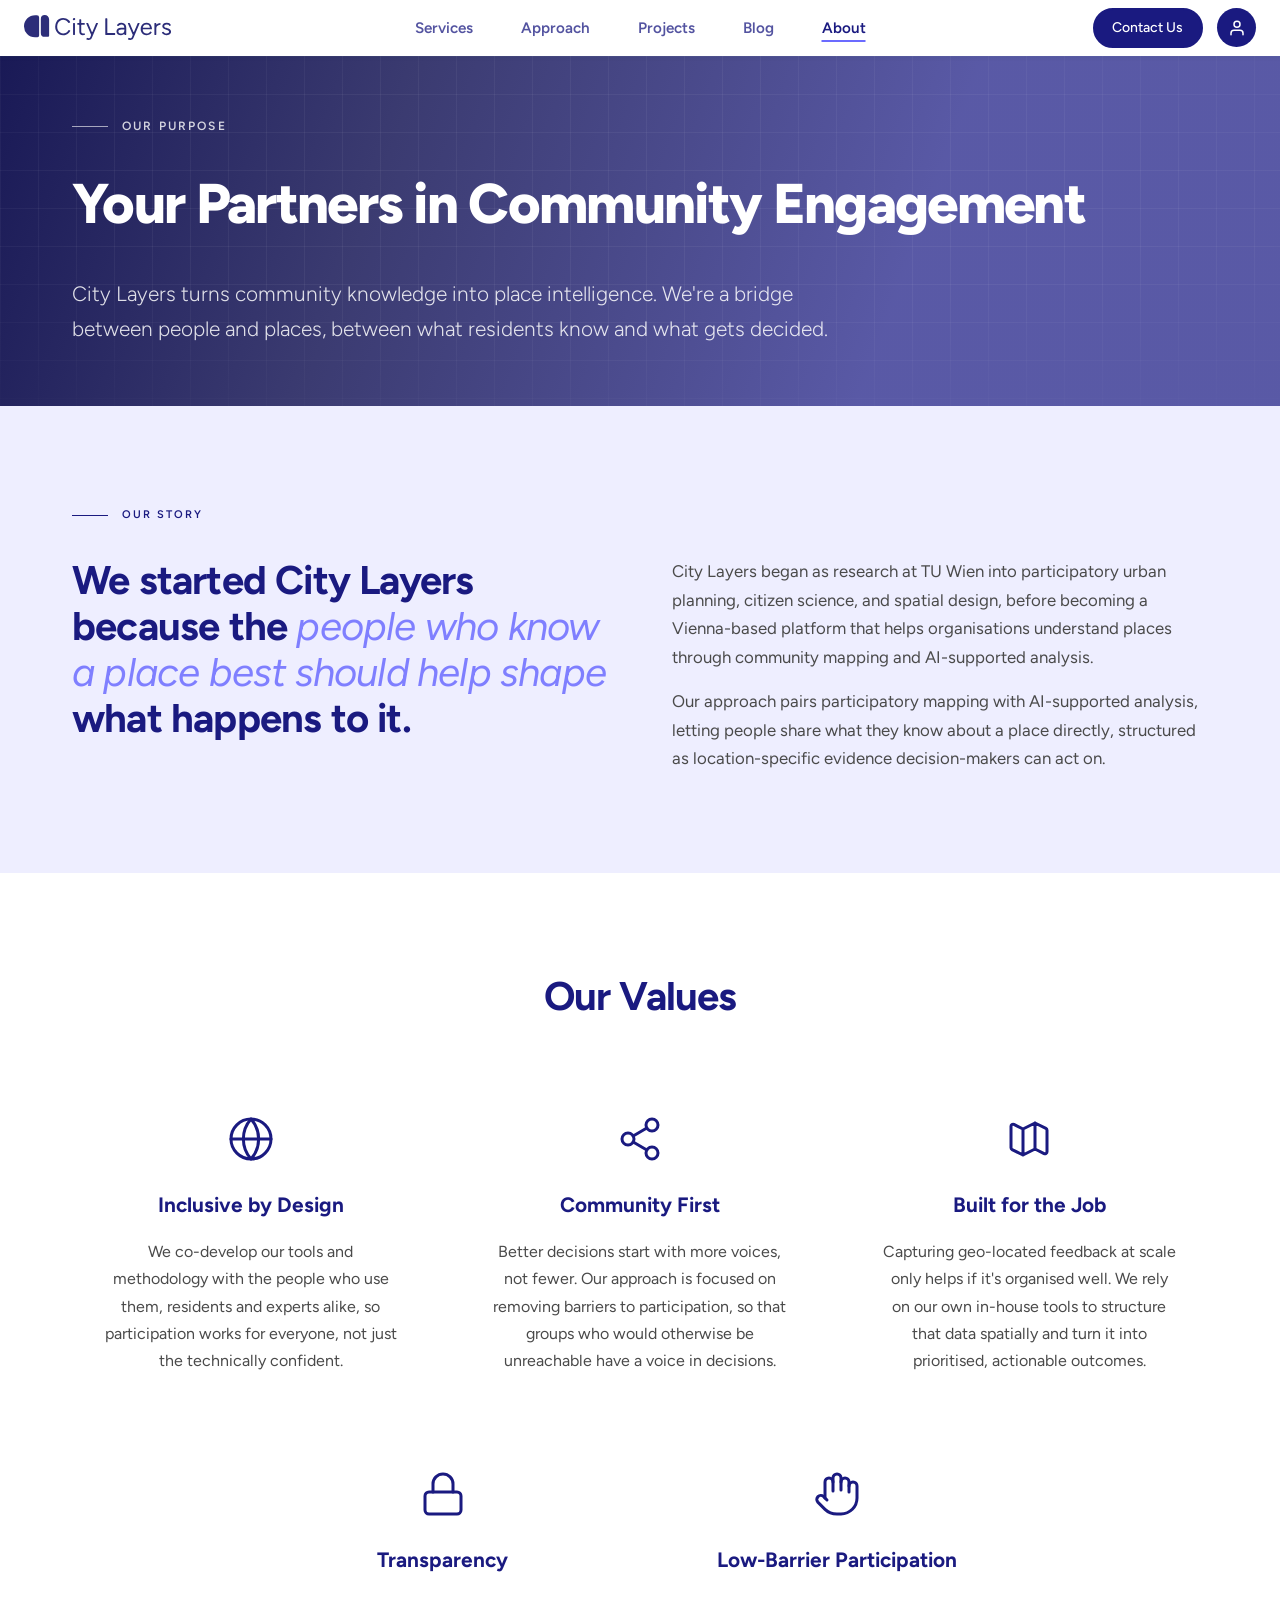
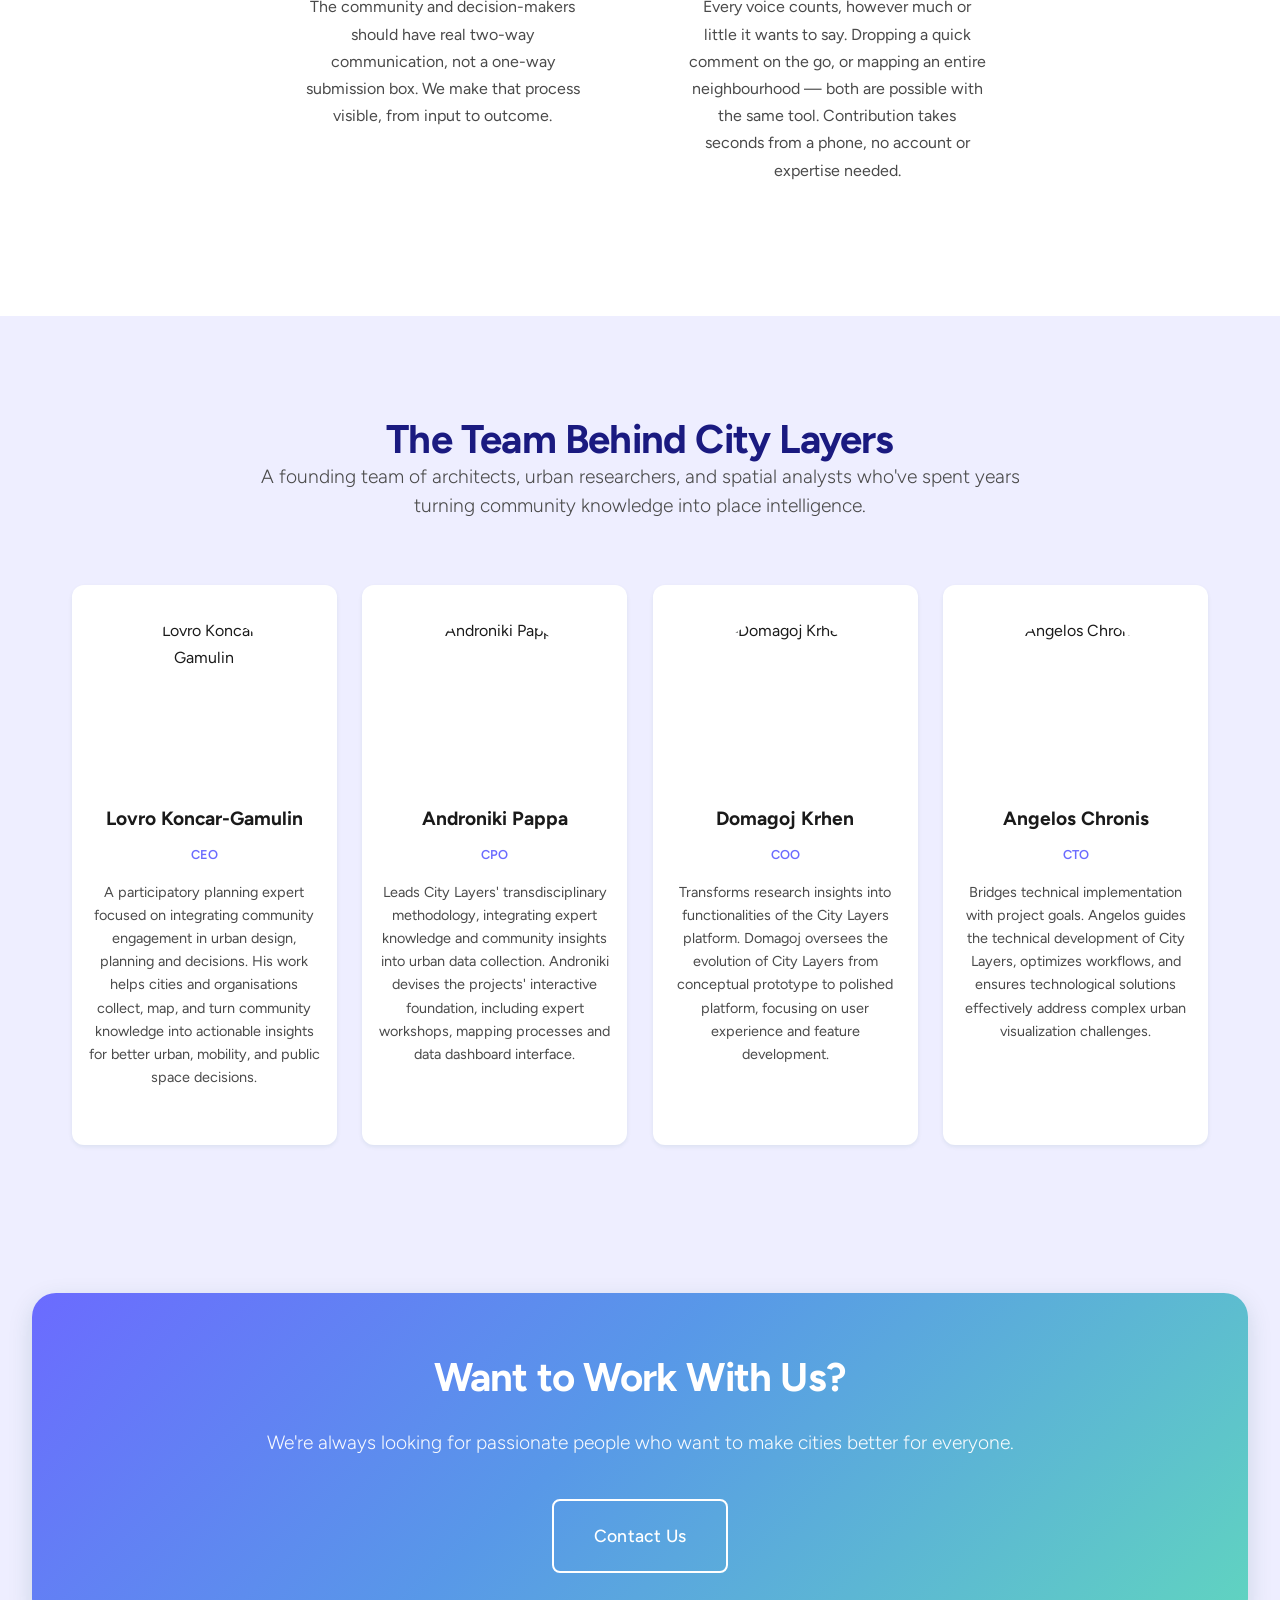
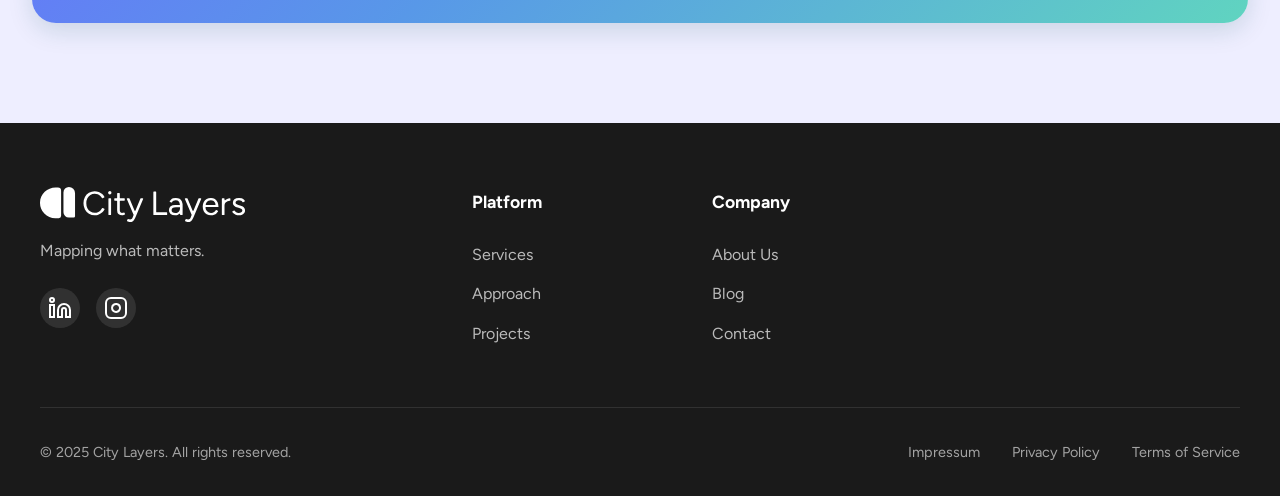
==== commit 137ef635: "Deploy: fresh rebuild" ====
--- a/about/index.html
+++ b/about/index.html
@@ -1,3 +1,5 @@
-<!DOCTYPE html><html lang="en" data-astro-cid-sckkx6r4> <head><meta charset="UTF-8"><meta name="viewport" content="width=device-width, initial-scale=1.0"><title>About Us - City Layers</title><link rel="stylesheet" href="/styles.css"><link rel="stylesheet" href="/pages.css"><link href="https://fonts.googleapis.com/css2?family=Figtree:wght@300;400;500;600;700;800&family=Space+Grotesk:wght@300;400;500;600;700&display=swap" rel="stylesheet"><style>.floating-buttons[data-astro-cid-sckkx6r4]{position:fixed;top:.5rem;right:1.5rem;display:flex;gap:20px;align-items:center;z-index:1001}.floating-contact[data-astro-cid-sckkx6r4]{background:#1a1a80;color:#fff;padding:.4rem 1.1rem;border-radius:999px;font-size:.875rem;font-weight:500;text-decoration:none;border:2px solid #1A1A80;transition:all .2s ease}.floating-contact[data-astro-cid-sckkx6r4]:hover{background:#fff;color:#1a1a80;border-color:#fff;box-shadow:0 4px 15px #0000004d}.floating-login[data-astro-cid-sckkx6r4]{background:#1a1a80;color:#fff;width:39px;height:39px;border-radius:50%;text-decoration:none;border:none;transition:all .2s ease;display:flex;align-items:center;justify-content:center;font-weight:700;font-size:.75rem}.floating-login[data-astro-cid-sckkx6r4]:hover{background:#fff;color:#1a1a80;border-color:#fff;box-shadow:0 4px 15px #0000004d}
-.team-grid[data-astro-cid-kh7btl4r]{display:grid;grid-template-columns:repeat(4,1fr);gap:1.5rem}.team-member[data-astro-cid-kh7btl4r]{text-align:center;transition:transform .2s ease;cursor:pointer}.team-member[data-astro-cid-kh7btl4r]:hover{transform:translateY(-4px)}.member-photo[data-astro-cid-kh7btl4r]{width:150px;height:150px;margin:0 auto 1rem;border-radius:50%;overflow:hidden}.member-name[data-astro-cid-kh7btl4r]{font-size:1rem}.member-role[data-astro-cid-kh7btl4r],.member-bio[data-astro-cid-kh7btl4r]{font-size:.85rem}@media(max-width:900px){.team-grid[data-astro-cid-kh7btl4r]{grid-template-columns:repeat(2,1fr)}}@media(max-width:480px){.team-grid[data-astro-cid-kh7btl4r]{grid-template-columns:1fr}}
-</style></head> <body data-astro-cid-sckkx6r4> <nav class="nav" data-astro-cid-sckkx6r4> <div class="nav-container" data-astro-cid-sckkx6r4> <a href="/" class="logo" data-astro-cid-sckkx6r4> <img src="/logo.svg" alt="City Layers" class="logo-img" data-astro-cid-sckkx6r4> </a> <ul class="nav-menu" id="navMenu" data-astro-cid-sckkx6r4> <li data-astro-cid-sckkx6r4><a href="/projects" class="nav-link " data-astro-cid-sckkx6r4>Projects</a></li> <li data-astro-cid-sckkx6r4><a href="/services" class="nav-link " data-astro-cid-sckkx6r4>Services</a></li> <li data-astro-cid-sckkx6r4><a href="/blog" class="nav-link " data-astro-cid-sckkx6r4>Blog</a></li> <li data-astro-cid-sckkx6r4><a href="/approach" class="nav-link " data-astro-cid-sckkx6r4>Approach</a></li> <li data-astro-cid-sckkx6r4><a href="/about" class="nav-link active" data-astro-cid-sckkx6r4>About</a></li> </ul> <button class="nav-toggle" id="navToggle" data-astro-cid-sckkx6r4> <span data-astro-cid-sckkx6r4></span> <span data-astro-cid-sckkx6r4></span> <span data-astro-cid-sckkx6r4></span> </button> </div> </nav>   <section class="page-hero" data-astro-cid-kh7btl4r> <div class="container" data-astro-cid-kh7btl4r> <h1 class="page-title" data-astro-cid-kh7btl4r>About City Layers</h1> <p class="page-subtitle" data-astro-cid-kh7btl4r>We believe that everyone should have a voice in shaping the cities where they live, work, and play.</p> </div> </section> <section class="our-story" data-astro-cid-kh7btl4r> <div class="container" data-astro-cid-kh7btl4r> <div class="story-content" data-astro-cid-kh7btl4r> <div class="story-text" data-astro-cid-kh7btl4r> <h2 class="section-title" data-astro-cid-kh7btl4r>Our Story</h2> <p data-astro-cid-kh7btl4r>City Layers was born from a simple observation: urban planning processes often exclude the very people they're meant to serve. Traditional public consultations are time-consuming, inaccessible, and fail to capture the diversity of community perspectives.</p> <p data-astro-cid-kh7btl4r>We set out to change that. By combining innovative technology with inclusive design principles, we've created a platform that makes urban participation accessible, engaging, and impactful for everyone.</p> <p data-astro-cid-kh7btl4r>Today, City Layers empowers communities and planners across Europe to collaborate on creating better, more livable urban spaces. From neighborhood improvements to city-wide strategic planning, we're helping to build the participatory cities of tomorrow.</p> </div> <div class="story-image" data-astro-cid-kh7btl4r> <div class="image-placeholder" data-astro-cid-kh7btl4r> <div class="placeholder-text" data-astro-cid-kh7btl4r>Your team photo or<br data-astro-cid-kh7btl4r>office environment</div> </div> </div> </div> </div> </section> <section class="values-section" data-astro-cid-kh7btl4r> <div class="container" data-astro-cid-kh7btl4r> <h2 class="section-title text-center" data-astro-cid-kh7btl4r>Our Values</h2> <div class="values-grid" data-astro-cid-kh7btl4r> <div class="value-card" data-astro-cid-kh7btl4r> <div class="value-icon" data-astro-cid-kh7btl4r>🌍</div> <h3 data-astro-cid-kh7btl4r>Inclusive by Design</h3> <p data-astro-cid-kh7btl4r>We build tools that work for everyone, regardless of technical expertise, language, or accessibility needs.</p> </div> <div class="value-card" data-astro-cid-kh7btl4r> <div class="value-icon" data-astro-cid-kh7btl4r>🤝</div> <h3 data-astro-cid-kh7btl4r>Community First</h3> <p data-astro-cid-kh7btl4r>Local knowledge and lived experience are at the heart of effective urban planning.</p> </div> <div class="value-card" data-astro-cid-kh7btl4r> <div class="value-icon" data-astro-cid-kh7btl4r>💡</div> <h3 data-astro-cid-kh7btl4r>Innovation & Impact</h3> <p data-astro-cid-kh7btl4r>We leverage technology not for its own sake, but to create real, measurable improvements in people's lives.</p> </div> <div class="value-card" data-astro-cid-kh7btl4r> <div class="value-icon" data-astro-cid-kh7btl4r>🔓</div> <h3 data-astro-cid-kh7btl4r>Transparency</h3> <p data-astro-cid-kh7btl4r>Open processes and clear communication build trust between communities and decision-makers.</p> </div> </div> </div> </section> <section class="team-section" id="team" data-astro-cid-kh7btl4r> <div class="container" data-astro-cid-kh7btl4r> <h2 class="section-title text-center" data-astro-cid-kh7btl4r>Meet the Team</h2> <p class="section-description text-center" data-astro-cid-kh7btl4r>A multidisciplinary group passionate about democratizing urban planning</p> <div class="team-grid" data-astro-cid-kh7btl4r> <a href="https://www.linkedin.com/in/androniki-pappa/" target="_blank" rel="noopener noreferrer" style="text-decoration: none; color: inherit;" data-astro-cid-kh7btl4r> <div class="team-member" data-astro-cid-kh7btl4r> <div class="member-photo" data-astro-cid-kh7btl4r> <div class="photo-placeholder" data-astro-cid-kh7btl4r>Photo</div> </div> <h3 class="member-name" data-astro-cid-kh7btl4r>Androniki Pappa</h3> <p class="member-role" data-astro-cid-kh7btl4r>Co-Founder</p> <p class="member-bio" data-astro-cid-kh7btl4r>BIO DESCRIPTION</p>  </div> </a><a href="https://www.linkedin.com/in/domagoj-krhen/" target="_blank" rel="noopener noreferrer" style="text-decoration: none; color: inherit;" data-astro-cid-kh7btl4r> <div class="team-member" data-astro-cid-kh7btl4r> <div class="member-photo" data-astro-cid-kh7btl4r> <div class="photo-placeholder" data-astro-cid-kh7btl4r>Photo</div> </div> <h3 class="member-name" data-astro-cid-kh7btl4r>Domagoj Krhen</h3> <p class="member-role" data-astro-cid-kh7btl4r>Co-Founder</p> <p class="member-bio" data-astro-cid-kh7btl4r>BIO DESCRIPTION</p>  </div> </a><a href="https://www.linkedin.com/in/lovro-koncar-gamulin/" target="_blank" rel="noopener noreferrer" style="text-decoration: none; color: inherit;" data-astro-cid-kh7btl4r> <div class="team-member" data-astro-cid-kh7btl4r> <div class="member-photo" data-astro-cid-kh7btl4r> <div class="photo-placeholder" data-astro-cid-kh7btl4r>Photo</div> </div> <h3 class="member-name" data-astro-cid-kh7btl4r>Lovro Koncar-Gamulin</h3> <p class="member-role" data-astro-cid-kh7btl4r>Co-Founder</p> <p class="member-bio" data-astro-cid-kh7btl4r>BIO DESCRIPTION</p>  </div> </a><a href="https://www.linkedin.com/in/angeloschronis/" target="_blank" rel="noopener noreferrer" style="text-decoration: none; color: inherit;" data-astro-cid-kh7btl4r> <div class="team-member" data-astro-cid-kh7btl4r> <div class="member-photo" data-astro-cid-kh7btl4r> <div class="photo-placeholder" data-astro-cid-kh7btl4r>Photo</div> </div> <h3 class="member-name" data-astro-cid-kh7btl4r>Angelos Chronis</h3> <p class="member-role" data-astro-cid-kh7btl4r>Co-Founder</p> <p class="member-bio" data-astro-cid-kh7btl4r>BIO DESCRIPTION</p>  </div> </a> </div> </div> </section> <section class="cta-section" data-astro-cid-kh7btl4r> <div class="container" data-astro-cid-kh7btl4r> <h2 data-astro-cid-kh7btl4r>Want to Work With Us?</h2> <p data-astro-cid-kh7btl4r>We're always looking for passionate people who want to make cities better for everyone.</p> <div class="cta-buttons" data-astro-cid-kh7btl4r> <a href="/contact" class="btn btn-outline btn-large" data-astro-cid-kh7btl4r>Get in Touch</a> </div> </div> </section>  <footer class="footer" data-astro-cid-sckkx6r4> <div class="footer-container" data-astro-cid-sckkx6r4> <div class="footer-column" data-astro-cid-sckkx6r4> <div class="footer-logo" data-astro-cid-sckkx6r4> <img src="/logo.svg" class="footer-logo-img" data-astro-cid-sckkx6r4> </div> <p class="footer-description" data-astro-cid-sckkx6r4>Mapping what matters.</p> <div class="social-links" data-astro-cid-sckkx6r4> <a href="#" class="social-link" aria-label="LinkedIn" data-astro-cid-sckkx6r4><svg width="24" height="24" viewBox="0 0 24 24" fill="none" stroke="currentColor" stroke-width="2" data-astro-cid-sckkx6r4><path d="M16 8a6 6 0 0 1 6 6v7h-4v-7a2 2 0 0 0-2-2 2 2 0 0 0-2 2v7h-4v-7a6 6 0 0 1 6-6z" data-astro-cid-sckkx6r4></path><rect x="2" y="9" width="4" height="12" data-astro-cid-sckkx6r4></rect><circle cx="4" cy="4" r="2" data-astro-cid-sckkx6r4></circle></svg></a> <a href="#" class="social-link" aria-label="Twitter" data-astro-cid-sckkx6r4><svg width="24" height="24" viewBox="0 0 24 24" fill="none" stroke="currentColor" stroke-width="2" data-astro-cid-sckkx6r4><path d="M23 3a10.9 10.9 0 0 1-3.14 1.53 4.48 4.48 0 0 0-7.86 3v1A10.66 10.66 0 0 1 3 4s-4 9 5 13a11.64 11.64 0 0 1-7 2c9 5 20 0 20-11.5a4.5 4.5 0 0 0-.08-.83A7.72 7.72 0 0 0 23 3z" data-astro-cid-sckkx6r4></path></svg></a> <a href="#" class="social-link" aria-label="Instagram" data-astro-cid-sckkx6r4><svg width="24" height="24" viewBox="0 0 24 24" fill="none" stroke="currentColor" stroke-width="2" data-astro-cid-sckkx6r4><rect x="2" y="2" width="20" height="20" rx="5" ry="5" data-astro-cid-sckkx6r4></rect><path d="M16 11.37A4 4 0 1 1 12.63 8 4 4 0 0 1 16 11.37z" data-astro-cid-sckkx6r4></path><line x1="17.5" y1="6.5" x2="17.51" y2="6.5" data-astro-cid-sckkx6r4></line></svg></a> </div> </div> <div class="footer-column" data-astro-cid-sckkx6r4> <h4 data-astro-cid-sckkx6r4>Platform</h4> <ul class="footer-links" data-astro-cid-sckkx6r4> <li data-astro-cid-sckkx6r4><a href="/projects" data-astro-cid-sckkx6r4>Projects</a></li> <li data-astro-cid-sckkx6r4><a href="/capabilities" data-astro-cid-sckkx6r4>Capabilities</a></li> <li data-astro-cid-sckkx6r4><a href="/contact" data-astro-cid-sckkx6r4>Contact</a></li> </ul> </div> <div class="footer-column" data-astro-cid-sckkx6r4> <h4 data-astro-cid-sckkx6r4>Company</h4> <ul class="footer-links" data-astro-cid-sckkx6r4> <li data-astro-cid-sckkx6r4><a href="/about" data-astro-cid-sckkx6r4>About Us</a></li> <li data-astro-cid-sckkx6r4><a href="/about#team" data-astro-cid-sckkx6r4>Team</a></li> <li data-astro-cid-sckkx6r4><a href="/blog" data-astro-cid-sckkx6r4>Blog</a></li> </ul> </div> <div class="footer-column" data-astro-cid-sckkx6r4> <h4 data-astro-cid-sckkx6r4>Stay Updated</h4> <p class="footer-newsletter-text" data-astro-cid-sckkx6r4>Subscribe to our newsletter for insights on urban participation.</p> <form class="newsletter-form" data-astro-cid-sckkx6r4> <input type="email" placeholder="Your email" class="newsletter-input" data-astro-cid-sckkx6r4> <button type="submit" class="newsletter-btn" data-astro-cid-sckkx6r4>Subscribe</button> </form> </div> </div> <div class="footer-bottom" data-astro-cid-sckkx6r4> <p data-astro-cid-sckkx6r4>&copy; 2025 City Layers. All rights reserved.</p> <div class="footer-legal" data-astro-cid-sckkx6r4> <a href="#" data-astro-cid-sckkx6r4>Privacy Policy</a> <a href="#" data-astro-cid-sckkx6r4>Terms of Service</a> </div> </div> </footer> <script src="/script.js"></script> <!-- Floating Contact Button & Login --> <div class="floating-buttons" data-astro-cid-sckkx6r4> <a href="/contact" class="floating-contact" data-astro-cid-sckkx6r4>Contact Us!</a> <a href="https://campaigns.citylayers.eu/" class="floating-login" title="Client Login" target="_blank" rel="noopener noreferrer" data-astro-cid-sckkx6r4> <svg xmlns="http://www.w3.org/2000/svg" width="18" height="18" viewBox="0 0 24 24" fill="none" stroke="currentColor" stroke-width="2" stroke-linecap="round" stroke-linejoin="round" data-astro-cid-sckkx6r4> <path d="M20 21v-2a4 4 0 0 0-4-4H8a4 4 0 0 0-4 4v2" data-astro-cid-sckkx6r4></path> <circle cx="12" cy="7" r="4" data-astro-cid-sckkx6r4></circle> </svg> </a> </div>  </body></html>+<!DOCTYPE html><html lang="en" data-astro-cid-sckkx6r4> <head><!-- 
+    ---- COOCKIE BANNER ----     <script type="text/javascript" src="https://embeds.iubenda.com/widgets/e9171710-c61c-4e46-822a-50a0c7bf7a67.js"></script>
+    --><meta charset="UTF-8"><meta name="viewport" content="width=device-width, initial-scale=1.0"><title>About Us - City Layers</title><link rel="stylesheet" href="/styles.css"><link rel="stylesheet" href="/pages.css"><link href="https://fonts.googleapis.com/css2?family=Figtree:wght@300;400;500;600;700;800&family=Space+Grotesk:wght@300;400;500;600;700&display=swap" rel="stylesheet"><style>.nav-actions[data-astro-cid-sckkx6r4]{display:flex;align-items:center;gap:14px}.nav-contact-btn[data-astro-cid-sckkx6r4]{background:#1a1a80;color:#fff;padding:.4rem 1.1rem;border-radius:999px;font-size:.875rem;font-weight:500;text-decoration:none;border:2px solid #1A1A80;transition:all .2s ease;white-space:nowrap}.nav-contact-btn[data-astro-cid-sckkx6r4]:hover{background:#fff;color:#1a1a80;box-shadow:0 4px 15px #0000004d}.nav-login-btn[data-astro-cid-sckkx6r4]{background:#1a1a80;color:#fff;width:39px;height:39px;border-radius:50%;text-decoration:none;border:none;transition:all .2s ease;display:flex;align-items:center;justify-content:center;flex-shrink:0}.nav-login-btn[data-astro-cid-sckkx6r4]:hover{background:#fff;color:#1a1a80;box-shadow:0 4px 15px #0000004d}@media(max-width:768px){.nav-contact-btn[data-astro-cid-sckkx6r4]{padding:.3rem .7rem;font-size:.75rem}.nav-login-btn[data-astro-cid-sckkx6r4]{width:32px;height:32px}.nav-login-btn[data-astro-cid-sckkx6r4] svg[data-astro-cid-sckkx6r4]{width:14px;height:14px}.nav-menu[data-astro-cid-sckkx6r4]{position:absolute;top:100%;left:0;right:0;background:#fff;flex-direction:column;padding:1rem;box-shadow:0 8px 16px #0000001a;display:none}.nav-menu[data-astro-cid-sckkx6r4].active{display:flex}}
+.story-grid[data-astro-cid-kh7btl4r]{display:grid;grid-template-columns:1fr 1fr;gap:64px;align-items:start}.story-intro[data-astro-cid-kh7btl4r] .section-title[data-astro-cid-kh7btl4r] em[data-astro-cid-kh7btl4r]{font-style:italic;font-weight:400;color:#6b6bffd9}.story-eyebrow[data-astro-cid-kh7btl4r]{font-size:11px;font-weight:600;letter-spacing:.18em;text-transform:uppercase;color:var(--primary-color);display:flex;align-items:center;gap:14px;margin-bottom:32px}.story-eyebrow[data-astro-cid-kh7btl4r]:before{content:"";display:block;width:36px;height:1px;background:var(--primary-color)}.story-intro[data-astro-cid-kh7btl4r] .section-title[data-astro-cid-kh7btl4r]{text-align:left;margin:0}.story-lede[data-astro-cid-kh7btl4r] p[data-astro-cid-kh7btl4r]{font-size:1.05rem;color:var(--text-medium);line-height:1.7;text-align:left;margin:0 0 1rem}.story-lede[data-astro-cid-kh7btl4r] p[data-astro-cid-kh7btl4r]:last-child{margin-bottom:0}@media(max-width:900px){.story-grid[data-astro-cid-kh7btl4r]{grid-template-columns:1fr;gap:32px}}.team-grid[data-astro-cid-kh7btl4r]{display:grid;grid-template-columns:repeat(4,1fr);gap:1.6rem}.team-grid[data-astro-cid-kh7btl4r] a[data-astro-cid-kh7btl4r]{display:block;height:100%}.team-member[data-astro-cid-kh7btl4r]{height:100%;display:flex;flex-direction:column;text-align:center;transition:transform .2s ease;cursor:pointer}.team-member[data-astro-cid-kh7btl4r]:hover{transform:translateY(-4px)}.member-photo[data-astro-cid-kh7btl4r]{width:170px;height:170px;margin:0 auto 1rem;border-radius:50%;overflow:hidden}.member-name[data-astro-cid-kh7btl4r]{font-size:1.2rem}.member-role[data-astro-cid-kh7btl4r]{font-size:.8rem;color:var(--accent-purple)}.member-bio[data-astro-cid-kh7btl4r]{font-size:.9rem}@media(max-width:900px){.team-grid[data-astro-cid-kh7btl4r]{grid-template-columns:repeat(2,1fr)}}@media(max-width:480px){.team-grid[data-astro-cid-kh7btl4r]{grid-template-columns:1fr}}.value-svg[data-astro-cid-kh7btl4r]{width:48px;height:48px;display:block;margin:0 auto 1.5rem}.value-icon[data-astro-cid-kh7btl4r]{display:flex;justify-content:center;margin-bottom:1rem}.values-grid[data-astro-cid-kh7btl4r]{display:grid;grid-template-columns:repeat(3,1fr);gap:2rem}.values-grid-bottom[data-astro-cid-kh7btl4r]{grid-column:1 / -1;display:grid;grid-template-columns:repeat(2,1fr);gap:2rem;max-width:66.66%;margin:0 auto}
+</style></head> <body data-astro-cid-sckkx6r4> <nav class="nav" data-astro-cid-sckkx6r4> <div class="nav-container" data-astro-cid-sckkx6r4> <a href="/" class="logo" data-astro-cid-sckkx6r4> <img src="/logo.svg" alt="City Layers" class="logo-img" data-astro-cid-sckkx6r4> </a> <ul class="nav-menu" id="navMenu" data-astro-cid-sckkx6r4> <li data-astro-cid-sckkx6r4><a href="/services" class="nav-link " data-astro-cid-sckkx6r4>Services</a></li> <li data-astro-cid-sckkx6r4><a href="/approach" class="nav-link " data-astro-cid-sckkx6r4>Approach</a></li> <li data-astro-cid-sckkx6r4><a href="/projects" class="nav-link " data-astro-cid-sckkx6r4>Projects</a></li> <li data-astro-cid-sckkx6r4><a href="/blog" class="nav-link " data-astro-cid-sckkx6r4>Blog</a></li> <li data-astro-cid-sckkx6r4><a href="/about" class="nav-link active" data-astro-cid-sckkx6r4>About</a></li> </ul> <div class="nav-actions" data-astro-cid-sckkx6r4> <a href="/contact" class="nav-contact-btn" data-astro-cid-sckkx6r4>Contact Us</a> <a href="https://campaigns.citylayers.eu/" class="nav-login-btn" title="Client Login" target="_blank" rel="noopener noreferrer" data-astro-cid-sckkx6r4> <svg xmlns="http://www.w3.org/2000/svg" width="18" height="18" viewBox="0 0 24 24" fill="none" stroke="currentColor" stroke-width="2" stroke-linecap="round" stroke-linejoin="round" data-astro-cid-sckkx6r4> <path d="M20 21v-2a4 4 0 0 0-4-4H8a4 4 0 0 0-4 4v2" data-astro-cid-sckkx6r4></path> <circle cx="12" cy="7" r="4" data-astro-cid-sckkx6r4></circle> </svg> </a> <button class="nav-toggle" id="navToggle" data-astro-cid-sckkx6r4> <span data-astro-cid-sckkx6r4></span> <span data-astro-cid-sckkx6r4></span> <span data-astro-cid-sckkx6r4></span> </button> </div> </div> </nav>  <section class="page-hero" data-astro-cid-kh7btl4r> <div class="container" data-astro-cid-kh7btl4r> <div class="page-eyebrow" data-astro-cid-kh7btl4r>Our Purpose</div> <h1 class="page-title" data-astro-cid-kh7btl4r>Your Partners in Community Engagement</h1> <p class="page-subtitle" data-astro-cid-kh7btl4r>City Layers turns community knowledge into place intelligence. We're a bridge between people and places, between what residents know and what gets decided.</p> </div> </section> <section class="our-story" data-astro-cid-kh7btl4r> <div class="container" data-astro-cid-kh7btl4r> <span class="story-eyebrow" data-astro-cid-kh7btl4r>Our Story</span> <div class="story-grid" data-astro-cid-kh7btl4r> <div class="story-intro" data-astro-cid-kh7btl4r> <h2 class="section-title" data-astro-cid-kh7btl4r>We started City Layers because the <em data-astro-cid-kh7btl4r>people who know a place best should help shape</em> what happens to it.</h2> </div> <div class="story-lede" data-astro-cid-kh7btl4r> <p data-astro-cid-kh7btl4r>City Layers began as research at TU Wien into participatory urban planning, citizen science, and spatial design, before becoming a Vienna-based platform that helps organisations understand places through community mapping and AI-supported analysis.</p> <p data-astro-cid-kh7btl4r>Our approach pairs participatory mapping with AI-supported analysis, letting people share what they know about a place directly, structured as location-specific evidence decision-makers can act on.</p> </div> </div> </div> </section> <section class="values-section" data-astro-cid-kh7btl4r> <div class="container" data-astro-cid-kh7btl4r> <h2 class="section-title text-center" data-astro-cid-kh7btl4r>Our Values</h2> <div class="values-grid" data-astro-cid-kh7btl4r> <div class="value-card" data-astro-cid-kh7btl4r> <svg class="value-svg" viewBox="0 0 24 24" fill="none" stroke="var(--primary-color)" stroke-width="1.5" stroke-linecap="round" stroke-linejoin="round" data-astro-cid-kh7btl4r><circle cx="12" cy="12" r="10" data-astro-cid-kh7btl4r></circle><path d="M2 12h20M12 2a15 15 0 0 1 0 20M12 2a15 15 0 0 0 0 20" data-astro-cid-kh7btl4r></path></svg> <h3 data-astro-cid-kh7btl4r>Inclusive by Design</h3> <p data-astro-cid-kh7btl4r>We co-develop our tools and methodology with the people who use them, residents and experts alike, so participation works for everyone, not just the technically confident.</p> </div> <div class="value-card" data-astro-cid-kh7btl4r> <svg class="value-svg" viewBox="0 0 24 24" fill="none" stroke="var(--primary-color)" stroke-width="1.5" stroke-linecap="round" stroke-linejoin="round" data-astro-cid-kh7btl4r><circle cx="18" cy="5" r="3" data-astro-cid-kh7btl4r></circle><circle cx="6" cy="12" r="3" data-astro-cid-kh7btl4r></circle><circle cx="18" cy="19" r="3" data-astro-cid-kh7btl4r></circle><line x1="8.59" y1="13.51" x2="15.42" y2="17.49" data-astro-cid-kh7btl4r></line><line x1="15.41" y1="6.51" x2="8.59" y2="10.49" data-astro-cid-kh7btl4r></line></svg> <h3 data-astro-cid-kh7btl4r>Community First</h3> <p data-astro-cid-kh7btl4r>Better decisions start with more voices, not fewer. Our approach is focused on removing barriers to participation, so that groups who would otherwise be unreachable have a voice in decisions.</p> </div> <div class="value-card" data-astro-cid-kh7btl4r> <svg class="value-svg" viewBox="0 0 24 24" fill="none" stroke="var(--primary-color)" stroke-width="1.5" stroke-linecap="round" stroke-linejoin="round" data-astro-cid-kh7btl4r><path d="M9 20l-5.447-2.724A1 1 0 0 1 3 16.382V5.618a1 1 0 0 1 1.447-.894L9 7m0 13l6-3m-6 3V7m6 10l4.553 2.276A1 1 0 0 0 21 18.382V7.618a1 1 0 0 0-.553-.894L15 4m0 13V4m0 0L9 7" data-astro-cid-kh7btl4r></path></svg> <h3 data-astro-cid-kh7btl4r>Built for the Job</h3> <p data-astro-cid-kh7btl4r>Capturing geo-located feedback at scale only helps if it's organised well. We rely on our own in-house tools to structure that data spatially and turn it into prioritised, actionable outcomes.</p> </div> <div class="values-grid-bottom" data-astro-cid-kh7btl4r> <div class="value-card" data-astro-cid-kh7btl4r> <svg class="value-svg" viewBox="0 0 24 24" fill="none" stroke="var(--primary-color)" stroke-width="1.5" stroke-linecap="round" stroke-linejoin="round" data-astro-cid-kh7btl4r><rect x="3" y="11" width="18" height="11" rx="2" data-astro-cid-kh7btl4r></rect><path d="M7 11V7a5 5 0 0 1 10 0v4" data-astro-cid-kh7btl4r></path></svg> <h3 data-astro-cid-kh7btl4r>Transparency</h3> <p data-astro-cid-kh7btl4r>The community and decision-makers should have real two-way communication, not a one-way submission box. We make that process visible, from input to outcome.</p> </div> <div class="value-card" data-astro-cid-kh7btl4r> <svg class="value-svg" viewBox="0 0 24 24" fill="none" stroke="var(--primary-color)" stroke-width="1.5" stroke-linecap="round" stroke-linejoin="round" data-astro-cid-kh7btl4r><path d="M18 11V6a2 2 0 0 0-2-2 2 2 0 0 0-2 2v0" data-astro-cid-kh7btl4r></path><path d="M14 10V4a2 2 0 0 0-2-2 2 2 0 0 0-2 2v2" data-astro-cid-kh7btl4r></path><path d="M10 10.5V6a2 2 0 0 0-2-2 2 2 0 0 0-2 2v8" data-astro-cid-kh7btl4r></path><path d="M18 8a2 2 0 1 1 4 0v6a8 8 0 0 1-8 8h-2c-2.8 0-4.5-.86-5.99-2.34l-3.6-3.6a2 2 0 0 1 2.83-2.82L7 15" data-astro-cid-kh7btl4r></path></svg> <h3 data-astro-cid-kh7btl4r>Low-Barrier Participation</h3> <p data-astro-cid-kh7btl4r>Every voice counts, however much or little it wants to say. Dropping a quick comment on the go, or mapping an entire neighbourhood — both are possible with the same tool. Contribution takes seconds from a phone, no account or expertise needed.</p> </div> </div> </div> </div> </section> <section class="team-section" id="team" data-astro-cid-kh7btl4r> <div class="container" data-astro-cid-kh7btl4r> <h2 class="section-title text-center" data-astro-cid-kh7btl4r>The Team Behind City Layers</h2> <p class="section-description text-center" data-astro-cid-kh7btl4r>A founding team of architects, urban researchers, and spatial analysts who've spent years</p> <p class="section-description text-center" data-astro-cid-kh7btl4r>turning community knowledge into place intelligence.</p> <div class="team-grid" data-astro-cid-kh7btl4r> <a href="https://www.linkedin.com/in/lovro-koncar-gamulin/" target="_blank" rel="noopener noreferrer" style="text-decoration: none; color: inherit;" data-astro-cid-kh7btl4r> <div class="team-member" data-astro-cid-kh7btl4r> <div class="member-photo" data-astro-cid-kh7btl4r> <img src="http://localhost:8055/assets/e0da8eda-fbba-486f-b9e1-928082a62981" alt="Lovro Koncar-Gamulin" style="width: 100%; height: 100%; object-fit: cover; border-radius: 50%;" data-astro-cid-kh7btl4r> </div> <h3 class="member-name" data-astro-cid-kh7btl4r>Lovro Koncar-Gamulin</h3> <p class="member-role" data-astro-cid-kh7btl4r>CEO</p> <p class="member-bio" data-astro-cid-kh7btl4r>A participatory planning expert focused on integrating community engagement in urban design, planning and decisions. His work helps cities and organisations collect, map, and turn community knowledge into actionable insights for better urban, mobility, and public space decisions.</p> </div> </a><a href="https://www.linkedin.com/in/androniki-pappa/" target="_blank" rel="noopener noreferrer" style="text-decoration: none; color: inherit;" data-astro-cid-kh7btl4r> <div class="team-member" data-astro-cid-kh7btl4r> <div class="member-photo" data-astro-cid-kh7btl4r> <img src="http://localhost:8055/assets/01ef7581-3f5c-4105-92b3-f33d2294297f" alt="Androniki Pappa" style="width: 100%; height: 100%; object-fit: cover; border-radius: 50%;" data-astro-cid-kh7btl4r> </div> <h3 class="member-name" data-astro-cid-kh7btl4r>Androniki Pappa</h3> <p class="member-role" data-astro-cid-kh7btl4r>CPO</p> <p class="member-bio" data-astro-cid-kh7btl4r>Leads City Layers&#39; transdisciplinary methodology, integrating expert knowledge and community insights into urban data collection. Androniki devises the projects&#39; interactive foundation, including expert workshops, mapping processes and data dashboard interface. </p> </div> </a><a href="https://www.linkedin.com/in/domagoj-krhen/" target="_blank" rel="noopener noreferrer" style="text-decoration: none; color: inherit;" data-astro-cid-kh7btl4r> <div class="team-member" data-astro-cid-kh7btl4r> <div class="member-photo" data-astro-cid-kh7btl4r> <img src="http://localhost:8055/assets/ca02a9b4-415e-416c-8a6f-26a73e5734d4" alt="Domagoj Krhen" style="width: 100%; height: 100%; object-fit: cover; border-radius: 50%;" data-astro-cid-kh7btl4r> </div> <h3 class="member-name" data-astro-cid-kh7btl4r>Domagoj Krhen</h3> <p class="member-role" data-astro-cid-kh7btl4r>COO</p> <p class="member-bio" data-astro-cid-kh7btl4r>Transforms research insights into functionalities of the City Layers platform. Domagoj oversees the evolution of City Layers from conceptual prototype to polished platform, focusing on user experience and feature development. </p> </div> </a><a href="https://www.linkedin.com/in/angeloschronis/" target="_blank" rel="noopener noreferrer" style="text-decoration: none; color: inherit;" data-astro-cid-kh7btl4r> <div class="team-member" data-astro-cid-kh7btl4r> <div class="member-photo" data-astro-cid-kh7btl4r> <img src="http://localhost:8055/assets/edfbfb48-6916-4d77-abc0-fa4020a5e365" alt="Angelos Chronis" style="width: 100%; height: 100%; object-fit: cover; border-radius: 50%;" data-astro-cid-kh7btl4r> </div> <h3 class="member-name" data-astro-cid-kh7btl4r>Angelos Chronis</h3> <p class="member-role" data-astro-cid-kh7btl4r>CTO</p> <p class="member-bio" data-astro-cid-kh7btl4r>Bridges technical implementation with project goals. Angelos guides the technical development of City Layers, optimizes workflows, and ensures technological solutions effectively address complex urban visualization challenges. </p> </div> </a> </div> </div> </section> <section class="cta-section" data-astro-cid-kh7btl4r> <div class="container" data-astro-cid-kh7btl4r> <h2 data-astro-cid-kh7btl4r>Want to Work With Us?</h2> <p data-astro-cid-kh7btl4r>We're always looking for passionate people who want to make cities better for everyone.</p> <div class="cta-buttons" data-astro-cid-kh7btl4r> <a href="/contact" class="btn btn-outline btn-large" data-astro-cid-kh7btl4r> Contact Us </a> </div> </div> </section>  <footer class="footer" data-astro-cid-sckkx6r4> <div class="footer-container" data-astro-cid-sckkx6r4> <div class="footer-column" data-astro-cid-sckkx6r4> <div class="footer-logo" data-astro-cid-sckkx6r4> <img src="/logo.svg" class="footer-logo-img" data-astro-cid-sckkx6r4> </div> <p class="footer-description" data-astro-cid-sckkx6r4>Mapping what matters.</p> <div class="social-links" data-astro-cid-sckkx6r4> <div class="social-links" data-astro-cid-sckkx6r4> <a href="https://www.linkedin.com/company/city-layers" target="_blank" rel="noopener noreferrer" class="social-link" aria-label="LinkedIn" data-astro-cid-sckkx6r4><svg width="24" height="24" viewBox="0 0 24 24" fill="none" stroke="currentColor" stroke-width="2" data-astro-cid-sckkx6r4><path d="M16 8a6 6 0 0 1 6 6v7h-4v-7a2 2 0 0 0-2-2 2 2 0 0 0-2 2v7h-4v-7a6 6 0 0 1 6-6z" data-astro-cid-sckkx6r4></path><rect x="2" y="9" width="4" height="12" data-astro-cid-sckkx6r4></rect><circle cx="4" cy="4" r="2" data-astro-cid-sckkx6r4></circle></svg></a> <a href="https://www.instagram.com/city.layers/" target="_blank" rel="noopener noreferrer" class="social-link" aria-label="Instagram" data-astro-cid-sckkx6r4><svg width="24" height="24" viewBox="0 0 24 24" fill="none" stroke="currentColor" stroke-width="2" data-astro-cid-sckkx6r4><rect x="2" y="2" width="20" height="20" rx="5" ry="5" data-astro-cid-sckkx6r4></rect><path d="M16 11.37A4 4 0 1 1 12.63 8 4 4 0 0 1 16 11.37z" data-astro-cid-sckkx6r4></path><line x1="17.5" y1="6.5" x2="17.51" y2="6.5" data-astro-cid-sckkx6r4></line></svg></a> </div> </div> </div> <div class="footer-column" data-astro-cid-sckkx6r4> <h4 data-astro-cid-sckkx6r4>Platform</h4> <ul class="footer-links" data-astro-cid-sckkx6r4> <li data-astro-cid-sckkx6r4><a href="/services" data-astro-cid-sckkx6r4>Services</a></li> <li data-astro-cid-sckkx6r4><a href="/approach" data-astro-cid-sckkx6r4>Approach</a></li> <li data-astro-cid-sckkx6r4><a href="/projects" data-astro-cid-sckkx6r4>Projects</a></li> </ul> </div> <div class="footer-column" data-astro-cid-sckkx6r4> <h4 data-astro-cid-sckkx6r4>Company</h4> <ul class="footer-links" data-astro-cid-sckkx6r4> <li data-astro-cid-sckkx6r4><a href="/about" data-astro-cid-sckkx6r4>About Us</a></li> <li data-astro-cid-sckkx6r4><a href="/blog" data-astro-cid-sckkx6r4>Blog</a></li> <li data-astro-cid-sckkx6r4><a href="/contact" data-astro-cid-sckkx6r4>Contact</a></li> </ul> </div>  </div> <div class="footer-bottom" data-astro-cid-sckkx6r4> <p data-astro-cid-sckkx6r4>&copy; 2025 City Layers. All rights reserved.</p> <div class="footer-legal" data-astro-cid-sckkx6r4> <a href="/impressum" data-astro-cid-sckkx6r4>Impressum</a> <a href="/privacy" data-astro-cid-sckkx6r4>Privacy Policy</a> <a href="/terms" data-astro-cid-sckkx6r4>Terms of Service</a> </div> </div> </footer> <script src="/script.js"></script> <!-- Floating Contact Button & Login --> </body> </html>
--- a/styles.css
+++ b/styles.css
@@ -3,6 +3,7 @@
     --primary-light: #C0C0FF;
     --primary-dark: #1A1A80;
     --accent-teal: #60D4C0;
+    --accent-purple: #6B6BFF;
     --accent-orange: #E05578;
     --text-dark: #1a1a1a;
     --text-medium: #4a4a4a;
@@ -38,7 +39,6 @@
     line-height: 1.7;
     background: linear-gradient(135deg, var(--bg-gradient-start) 0%, var(--bg-gradient-end) 100%);
     min-height: 100vh;
-    overflow-x: hidden;
 }
 
 .container {
@@ -69,6 +69,7 @@
     position: relative;
 }
 
+
 .logo {
     display: flex;
     align-items: center;
@@ -107,7 +108,7 @@
 .nav-link {
     font-size: 0.95rem;
     font-weight: 600;
-    color: #1A1A80;
+    color: rgba(26, 26, 128, 0.75);
     text-decoration: none;
     transition: color 0.2s ease;
     position: relative;
@@ -120,12 +121,12 @@
     left: 0;
     width: 0;
     height: 2px;
-    background: #1A1A80;
+    background: var(--accent-purple);
     transition: width 0.3s ease;
 }
 
 .nav-link:hover {
-    color: #1A1A80;
+    color: var(--primary-color);
 }
 
 .nav-link:hover::after {
@@ -133,7 +134,7 @@
 }
 
 .nav-link.active {
-    color: #1A1A80;
+    color: var(--primary-color);
     font-weight: 600;
     text-decoration: none;
 }
@@ -145,18 +146,31 @@
 .nav-toggle {
     display: none;
     flex-direction: column;
-    gap: 4px;
-    background: none;
+    justify-content: center;
+    gap: 5px;
+    width: 32px;
+    height: 32px;
+    background: #1A1A80;
     border: none;
+    border-radius: 10px;
     cursor: pointer;
-    padding: 0.5rem;
+    padding: 0;
 }
 
 .nav-toggle span {
-    width: 25px;
+    display: block;
+    width: 18px;
     height: 2px;
-    background: var(--text-dark);
-    transition: var(--transition);
+    background: white;
+    margin: 0 auto;
+    border-radius: 2px;
+    transition: all 0.3s ease;
+}
+
+@media (max-width: 768px) {
+    .nav-toggle {
+        display: flex;
+    }
 }
 
 /* ── Hero (base — overridden in index.astro for homepage) ── */
@@ -306,14 +320,14 @@
     letter-spacing: -0.028em;
     line-height: 1.06;
     color: var(--primary-color);
-    margin: 0 0 28px;
+    margin: 0 0 60px;
     max-width: 920px;
 }
 
 .wwd-headline em {
     font-style: italic;
     font-weight: 400;
-    color: var(--primary-light);
+    color: var(--accent-purple);
 }
 
 .wwd-grid {
@@ -329,14 +343,6 @@
     line-height: 1.6;
     color: var(--text-medium);
     margin: 0 0 20px;
-}
-
-.wwd-aside {
-    border-left: 1px solid var(--gray-200);
-    padding-left: 28px;
-    font-size: 15px;
-    line-height: 1.65;
-    color: var(--text-medium);
 }
 
 .wwd-aside p {
@@ -479,14 +485,99 @@
 .demo-section {
     background: var(--white);
     border-radius: 24px;
-    margin: 0 2rem;
     box-shadow: var(--shadow-lg);
+    max-width: 1200px;
+    margin: 40px auto;
+}
+
+.demo-steps {
+    display: grid;
+    grid-template-columns: repeat(4, 1fr);
+    gap: 2rem;
+    margin-bottom: 3rem;
+}
+
+.demo-step {
+    text-align: center;
+}
+
+.demo-step-circle {
+    width: 52px;
+    height: 52px;
+    border-radius: 50%;
+    background: var(--primary-color);
+    color: white;
+    display: flex;
+    align-items: center;
+    justify-content: center;
+    font-size: 1.2rem;
+    font-weight: 700;
+    margin: 0 auto 0.75rem;
+}
+
+.demo-step-title {
+    display: flex;
+    text-transform: uppercase;
+    color: var(--primary-color);
+    font-size: 1.2rem;
+    letter-spacing: 0.02em;
+    align-items: center;
+    justify-content: center;
+    gap: 6px;
+}
+
+.demo-step-logo {
+    width: 18px;
+    height: 18px;
+}
+
+.demo-step p {
+    font-size: 1rem;
+    margin-top: 0.5rem;
+    color: var(--text-medium, #666);
+}
+
+@media (max-width: 640px) {
+    .demo-steps {
+        grid-template-columns: repeat(2, 1fr);
+        gap: 1.5rem;
+    }
+}
+
+/* ── Feature Cards for Who We Work With───────────────────────────────────────── */
+.who-section .features-grid {
+    display: flex;
+    flex-wrap: wrap;
+    justify-content: center;
+    gap: 2rem;
+    margin-top: 4rem;
+}
+
+.who-section .feature-card {
+    flex: 0 1 calc(33.333% - 2rem);
+    min-width: 280px;
+    min-height: 360px;
+    display: flex;
+    flex-direction: column;
+}
+
+.who-section .feature-profs-row {
+    margin-top: auto;
+    padding-top: 16px;
+}
+
+@media (max-width: 900px) {
+    .who-section .feature-card { flex: 0 1 calc(50% - 2rem); }
+}
+
+@media (max-width: 600px) {
+    .who-section .feature-card { flex: 1 1 100%; }
 }
 
 /* ── Feature Cards ───────────────────────────────────────── */
 .features-grid {
     display: grid;
-    grid-template-columns: repeat(auto-fit, minmax(300px, 1fr));
+    grid-template-columns: repeat(2, 1fr);
     gap: 2.5rem;
     margin-top: 4rem;
 }
@@ -522,16 +613,12 @@
 }
 
 .feature-number {
-    font-family: var(--font-figtree);
-    font-size: 3rem;
-    color: var(--primary-color);
-    opacity: 0.1;
     margin-bottom: 1rem;
-    font-weight: 700;
+    color: var(--primary-color);
 }
 
 .feature-card h3 {
-    font-size: 1.5rem;
+    font-size: 1.4rem;
     margin-bottom: 1rem;
     color: var(--text-dark);
 }
@@ -539,6 +626,60 @@
 .feature-card p {
     color: var(--text-medium);
     line-height: 1.7;
+}
+
+/* ── FAQ Section ─────────────────────────────────────────── */
+
+.faq-section {
+    padding: 80px 2rem;
+}
+
+.faq-list {
+    max-width: 100%;
+    width: 100%;
+    border-top: 1px solid var(--gray-200);
+}
+
+.faq-item {
+    border-bottom: 1px solid var(--gray-200);
+}
+
+.faq-item summary {
+    list-style: none;
+    cursor: pointer;
+    display: flex;
+    align-items: center;
+    justify-content: space-between;
+    gap: 16px;
+    padding: 22px 4px;
+    font-family: var(--font-figtree);
+    font-size: 17px;
+    font-weight: 600;
+    color: var(--primary-color);
+}
+
+.faq-item summary::-webkit-details-marker {
+    display: none;
+}
+
+.faq-item summary svg {
+    width: 18px;
+    height: 18px;
+    flex-shrink: 0;
+    color: var(--primary-color);
+    transition: transform 0.3s ease;
+}
+
+.faq-item[open] summary svg {
+    transform: rotate(180deg);
+}
+
+.faq-item p {
+    padding: 0 4px 22px 4px;
+    color: var(--text-medium);
+    font-size: 15px;
+    line-height: 1.65;
+    margin: 0;
 }
 
 /* ── CTA Section ─────────────────────────────────────────── */
@@ -722,6 +863,485 @@
     color: var(--white);
 }
 
+/* ── Projects - Hiding Cards with Filter ────────────────────── */
+
+.project-card.hidden {
+    display: none;
+}
+
+/* ── Service offers section ──────────────────────────────── */
+.svc-intro {
+    max-width: 720px;
+    margin-bottom: 3rem;
+}
+
+.svc-eyebrow {
+    font-size: 11px;
+    font-weight: 600;
+    letter-spacing: 0.18em;
+    text-transform: uppercase;
+    color: var(--primary-color);
+    display: flex;
+    align-items: center;
+    gap: 14px;
+    margin-bottom: 20px;
+}
+
+.svc-eyebrow::before {
+    content: "";
+    display: block;
+    width: 36px;
+    height: 1px;
+    background: var(--primary-color);
+}
+
+.svc-intro .section-title {
+    text-align: left;
+    margin-bottom: 1rem;
+}
+
+.svc-intro .section-title em {
+    font-style: italic;
+    font-weight: 400;
+    color: var(--primary-light);
+}
+
+.svc-lede {
+    font-size: 1.05rem;
+    color: var(--text-medium);
+    line-height: 1.7;
+}
+
+.svc-title-row {
+    display: flex;
+    align-items: center;
+    gap: 10px;
+    margin-bottom: 4px;
+}
+
+.svc-title-row .svc-title {
+    margin: 0;
+}
+
+.demo-step-logo {
+    width: 24px;
+    height: 24px;
+    flex-shrink: 0;
+}
+
+/* ── Use Cases Section ─────────────────────────────────────────────────── */
+
+
+.acc-panel {
+    display: grid;
+    grid-template-columns: 1fr 1fr;
+    align-items: center;
+    gap: 32px;
+    padding: 8px 8px 40px 8px;
+}
+
+.acc-media {
+    border-radius: 12px;
+    overflow: hidden;
+    aspect-ratio: 16 / 10;
+    min-height: 0;
+}
+
+.acc-media .image-placeholder {
+    width: 100%;
+    height: 100%;
+    background: linear-gradient(135deg, var(--primary-color) 0%, var(--primary-light) 100%);
+    display: flex;
+    align-items: center;
+    justify-content: center;
+    color: rgba(255,255,255,0.6);
+    font-size: 0.9rem;
+}
+
+.acc-tags-row {
+    grid-column: 1 / -1;
+    padding-top: 5px;
+    margin-top: 4px;
+}
+
+.acc-tags-label {
+    font-size: 10px;
+    font-weight: 700;
+    letter-spacing: 0.14em;
+    text-transform: uppercase;
+    color: var(--text-light);
+    margin: 0 0 14px;
+}
+
+.acc-tags {
+    display: flex;
+    flex-wrap: wrap;
+    gap: 10px;
+}
+
+.acc-tag {
+    font-size: 13px;
+    font-weight: 600;
+    padding: 7px 16px;
+    border-radius: 999px;
+    background: rgba(26,26,128,0.06);
+    color: var(--primary-color);
+    white-space: nowrap;
+}
+
+/* ── Grid ─────────────────────────────────────────────────── */
+.svc-grid {
+    display: grid;
+    grid-template-columns: 1fr 1fr;
+    gap: 2rem;
+}
+
+/* ── Card shell ───────────────────────────────────────────── */
+.svc-card {
+    background: var(--white);
+    border: 1px solid var(--gray-200);
+    border-radius: 16px;
+    overflow: hidden;
+    display: flex;
+    flex-direction: column;
+    transition: box-shadow 0.3s ease, transform 0.3s ease;
+}
+
+.svc-card:hover {
+    box-shadow: 0 8px 32px rgba(26,26,128,0.12);
+    transform: translateY(-3px);
+}
+
+/* ── Visual stage ─────────────────────────────────────────── */
+.svc-visual {
+    position: relative;
+    height: 300px;
+    overflow: hidden;
+    background: linear-gradient(110deg, rgba(14,14,77,0.95) 0%, rgba(14,14,77,0.80) 30%, rgba(26,26,128,0.70) 70%);
+    border-bottom: 1px solid var(--gray-200);
+    cursor: pointer;
+}
+
+.svc-visual::before {
+    content: "";
+    position: absolute;
+    inset: 0;
+    background-image:
+        linear-gradient(rgba(255,255,255,0.05) 1px, transparent 1px),
+        linear-gradient(90deg, rgba(255,255,255,0.05) 1px, transparent 1px);
+    background-size: 38px 38px;
+    mask-image: radial-gradient(120% 100% at 50% 40%, #000 35%, transparent 80%);
+    -webkit-mask-image: radial-gradient(120% 100% at 50% 40%, #000 35%, transparent 80%);
+}
+
+.svc-hint {
+    position: absolute;
+    bottom: 12px;
+    right: 14px;
+    z-index: 6;
+    display: inline-flex;
+    align-items: center;
+    gap: 6px;
+    font-size: 10px;
+    letter-spacing: 0.04em;
+    color: rgba(255,255,255,0.5);
+    white-space: nowrap;
+    pointer-events: none;
+    transition: opacity 0.3s ease;
+}
+
+.svc-hint svg {
+    width: 12px;
+    height: 12px;
+    flex-shrink: 0;
+}
+
+.svc-card:hover .svc-hint { opacity: 0; }
+
+/* ── Layerstack (Platform) ────────────────────────────────── */
+.layerstack {
+    position: absolute;
+    inset: 0;
+    display: grid;
+    place-items: center;
+    z-index: 3;
+}
+
+.layer {
+    position: absolute;
+    width: 210px;
+    height: 132px;
+    border-radius: 12px;
+    border: 1px solid rgba(255,255,255,0.16);
+    overflow: hidden;
+    box-shadow: 0 16px 30px -14px rgba(0,0,0,0.6);
+    transition: transform 0.55s cubic-bezier(0.34, 1.56, 0.64, 1), box-shadow 0.55s ease;
+}
+
+.layer svg {
+    position: absolute;
+    inset: 0;
+    width: 100%;
+    height: 100%;
+    display: block;
+}
+
+.layer-tag {
+    position: absolute;
+    left: 10px;
+    top: 9px;
+    z-index: 2;
+    font-size: 10px;
+    font-weight: 600;
+    letter-spacing: 0.02em;
+    padding: 3px 9px 3px 8px;
+    border-radius: 999px;
+    background: rgba(255,255,255,0.92);
+    color: var(--primary-color);
+    display: inline-flex;
+    align-items: center;
+    gap: 6px;
+    opacity: 0;
+    transform: translateY(-4px);
+    transition: opacity 0.45s ease 0.12s, transform 0.45s ease 0.12s;
+}
+
+.layer-dot {
+    width: 7px;
+    height: 7px;
+    border-radius: 50%;
+    flex-shrink: 0;
+}
+
+/* Default: stacked deck */
+.l1 { transform: translateY(26px) scale(0.96); z-index: 1; }
+.l2 { transform: translateY(6px); z-index: 2; }
+.l3 { transform: translateY(-14px) scale(0.96); z-index: 3; }
+
+/* Hover: fan out */
+.svc-card.is-platform:hover .l1 { transform: translate(-86px, 40px) rotate(-7deg); }
+.svc-card.is-platform:hover .l2 { transform: translate(0, 0) rotate(0deg); box-shadow: 0 24px 44px -16px rgba(0,0,0,0.7); }
+.svc-card.is-platform:hover .l3 { transform: translate(86px, -40px) rotate(7deg); }
+.svc-card.is-platform:hover .layer-tag { opacity: 1; transform: translateY(0); }
+
+/* ── Gather network (Campaign) ────────────────────────────── */
+.gather {
+    position: absolute;
+    inset: 0;
+    z-index: 3;
+}
+
+.gather-links {
+    position: absolute;
+    inset: 0;
+    width: 100%;
+    height: 100%;
+}
+
+.gather-links line {
+    stroke: rgba(130,222,207,0.55);
+    stroke-width: 1.2;
+    stroke-dasharray: 4 4;
+    opacity: 0;
+    transition: opacity 0.5s ease;
+}
+
+.svc-card.is-campaign:hover .gather-links line { opacity: 1; }
+
+.person {
+    position: absolute;
+    width: 26px;
+    height: 26px;
+    border-radius: 50%;
+    display: grid;
+    place-items: center;
+    transform: translate(-50%, -50%) scale(0.9);
+    background: rgba(255,255,255,0.1);
+    border: 1px solid rgba(255,255,255,0.22);
+    color: rgba(255,255,255,0.9);
+    transition: transform 0.5s ease, background 0.5s ease;
+    z-index: 2;
+}
+
+.person svg { width: 14px; height: 14px; }
+
+.person.center {
+    left: 50%;
+    top: 52%;
+    width: 52px;
+    height: 52px;
+    background: rgba(255,255,255,0.95);
+    border-color: transparent;
+    color: var(--primary-color);
+    box-shadow: 0 10px 26px -8px rgba(0,0,0,0.55);
+    z-index: 3;
+}
+
+.person.center svg { width: 24px; height: 24px; }
+
+.svc-card.is-campaign:hover .person:not(.center) {
+    transform: translate(-50%, -50%) scale(1);
+    background: rgba(255,255,255,0.18);
+}
+
+/* Voice bubbles — hidden by default, appear on hover */
+.voice {
+    position: absolute;
+    z-index: 4;
+    max-width: 162px;
+    padding: 8px 12px;
+    border-radius: 999px;
+    background: rgba(255,255,255,0.95);
+    color: var(--primary-color);
+    font-size: 11.5px;
+    font-style: italic;
+    line-height: 1.3;
+    box-shadow: 0 10px 24px -10px rgba(0,0,0,0.55);
+    display: flex;
+    align-items: center;
+    gap: 8px;
+    opacity: 0;
+    transform: translateY(10px) scale(0.94);
+    transform-origin: left bottom;
+    transition: opacity 0.5s ease, transform 0.5s ease;
+    pointer-events: none;
+}
+
+.vd {
+    width: 8px;
+    height: 8px;
+    border-radius: 50%;
+    flex-shrink: 0;
+}
+
+.v1 { left: 4%; top: 25%; }
+.v2 { right: 3%; top: 10%; }
+.v3 { left: 6%; bottom: 12%; }
+
+.svc-card.is-campaign:hover .voice { opacity: 1; transform: translateY(0) scale(1); }
+.svc-card.is-campaign:hover .v1 { transition-delay: 0.06s; }
+.svc-card.is-campaign:hover .v2 { transition-delay: 0.16s; }
+.svc-card.is-campaign:hover .v3 { transition-delay: 0.26s; }
+
+/* ── Card body ────────────────────────────────────────────── */
+.svc-body {
+    padding: 2rem;
+    display: flex;
+    flex-direction: column;
+    flex: 1;
+}
+
+.svc-kicker {
+    display: inline-flex;
+    align-items: center;
+    gap: 8px;
+    font-size: 11px;
+    font-weight: 600;
+    letter-spacing: 0.04em;
+    padding: 5px 12px 5px 10px;
+    border-radius: 999px;
+    background: rgba(26,26,128,0.06);
+    color: var(--primary-color);
+    align-self: flex-start;
+    margin-bottom: 16px;
+}
+
+.k-dot {
+    width: 7px;
+    height: 7px;
+    border-radius: 50%;
+    flex-shrink: 0;
+}
+
+.svc-title {
+    font-family: var(--font-figtree);
+    font-size: clamp(26px, 2.4vw, 34px);
+    font-weight: 600;
+    color: var(--primary-color);
+    letter-spacing: -0.022em;
+    margin: 0 0 4px;
+}
+
+.svc-tagline {
+    font-family: var(--font-figtree);
+    font-size: 16px;
+    font-weight: 500;
+    font-style: italic;
+    color: var(--text-medium);
+    margin: 0 0 16px;
+}
+
+.svc-desc {
+    font-size: 15px;
+    color: var(--text-medium);
+    line-height: 1.6;
+    margin: 0 0 22px;
+}
+
+.svc-feats {
+    list-style: none;
+    padding: 0;
+    margin: 0 0 26px;
+    display: flex;
+    flex-direction: column;
+    gap: 11px;
+    flex: 1;
+}
+
+.svc-feats li {
+    display: flex;
+    gap: 11px;
+    align-items: flex-start;
+    font-size: 14px;
+    line-height: 1.45;
+    color: var(--text-medium);
+}
+
+.svc-feats li svg {
+    width: 17px;
+    height: 17px;
+    color: var(--primary-color);
+    flex-shrink: 0;
+    margin-top: 1px;
+    stroke-width: 1.6;
+}
+
+.svc-foot {
+    margin-top: auto;
+    display: flex;
+    align-items: center;
+    justify-content: space-between;
+    gap: 16px;
+    padding-top: 20px;
+    border-top: 1px solid var(--gray-200);
+    flex-wrap: wrap;
+}
+
+.svc-note {
+    font-size: 11px;
+    color: var(--text-light);
+    letter-spacing: 0.04em;
+}
+
+@media (max-width: 900px) {
+    .svc-grid { grid-template-columns: 1fr; }
+}
+
+/* ── Empty Pages ──────────────────────────────────────────── */
+
+.empty-state {
+    width: 100%;
+    grid-column: 1 / -1;
+    padding: 80px 2rem;
+    text-align: center;
+    color: rgba(26, 26, 128, 0.25);
+    font-size: 2.5rem;
+    font-weight: 600;
+    font-family: var(--font-figtree);
+    letter-spacing: -0.02em;
+    white-space: nowrap;
+}
+
 /* ── Animations ──────────────────────────────────────────── */
 @keyframes fadeInUp {
     from {
@@ -747,68 +1367,83 @@
 
 @media (max-width: 768px) {
     .nav-menu {
-        position: fixed;
-        left: -100%;
-        top: 70px;
+        position: absolute;
+        top: 72px;
+        right: 1rem;
+        left: 1rem;
+        transform: none;
+        width: auto;
+        height: auto;
+        background: white;
         flex-direction: column;
-        background: var(--white);
+        padding: 0.5rem;
+        border-radius: 12px;
+        box-shadow: 0 12px 32px rgba(0,0,0,0.18);
+        display: none;
+        gap: 0;
+        overflow: hidden;
+        z-index: 1002;
+    }
+
+    .nav-menu.active {
+        display: flex;
+    }
+
+    .nav-menu li {
         width: 100%;
-        text-align: center;
-        transition: 0.3s;
-        box-shadow: var(--shadow-lg);
-        padding: 2rem 0;
-        align-items: stretch;
-        gap: 0;
-    }
-
-    .nav-menu.active {
-        left: 0;
-    }
-
-    .nav-link {
-        padding: 1rem 2rem;
+        height: auto;
+        border-bottom: 1px solid var(--gray-200);
+    }
+
+    .nav-menu li:last-child {
+        border-bottom: none;
+    }
+
+    .nav-menu .nav-link {
         display: block;
-    }
-
+        width: 100%;
+        height: auto;
+        padding: 14px 14px;
+        border-radius: 0;
+        color: var(--text-dark) !important;
+        font-size: 0.95rem;
+    }
+
+    .nav-menu .nav-link:hover,
+    .nav-menu .nav-link.active {
+        background: rgba(26,26,128,0.06);
+        color: var(--primary-color) !important;
+    }
     .nav-toggle {
         display: flex;
     }
-
     .hero-title {
         font-size: 2.5rem;
     }
-
     .hero-subtitle {
         font-size: 1.1rem;
     }
-
     .section-title {
         font-size: 2.25rem;
     }
-
     .features-grid {
         grid-template-columns: 1fr;
     }
-
     .what-we-do-inner {
         grid-template-columns: 1fr;
         gap: 2rem;
     }
-
     .footer-container {
         grid-template-columns: 1fr;
     }
-
     .footer-bottom {
         flex-direction: column;
         gap: 1rem;
         text-align: center;
     }
-
     .cta-buttons {
         flex-direction: column;
     }
-
     .btn-large {
         width: 100%;
     }
--- a/pages.css
+++ b/pages.css
@@ -1,27 +1,118 @@
 /* Pages Specific Styles */
 
 /* Page Hero */
+.page-eyebrow {
+  font-size: 12px;
+  font-weight: 600;
+  letter-spacing: 0.18em;
+  text-transform: uppercase;
+  color: var(--primary-color);
+  display: flex;
+  align-items: center;
+  gap: 14px;
+  margin-bottom: 20px;
+}
+
+.page-eyebrow::before {
+  content: "";
+  display: block;
+  width: 36px;
+  height: 1px;
+  background: var(--primary-color);
+}
+
 .page-hero {
-    padding: 140px 2rem 80px;
-    text-align: center;
-    background: linear-gradient(135deg, rgba(1, 71, 81, 0.03) 0%, rgba(1, 71, 81, 0.08) 100%);
+  position: relative;
+  overflow: hidden;
+  padding: 60px 2rem 60px;
+  text-align: left;
+  background: linear-gradient(110deg,
+    rgba(14,14,77,0.95) 0%,
+    rgba(14,14,77,0.80) 30%,
+    rgba(26,26,128,0.70) 70%);
+}
+
+/* ── HERO Section - Grid Pattern ───────────────────────────────────────── */
+
+.page-hero::before {
+    content: "";
+    position: absolute;
+    inset: 0;
+    background-image:
+        linear-gradient(rgba(255,255,255,0.05) 1px, transparent 1px),
+        linear-gradient(90deg, rgba(255,255,255,0.05) 1px, transparent 1px);
+    background-size: 38px 38px;
+    mask-image: radial-gradient(120% 100% at 50% 40%, #000 35%, transparent 80%);
+    -webkit-mask-image: radial-gradient(120% 100% at 50% 40%, #000 35%, transparent 80%);
+    pointer-events: none;
 }
 
 .page-title {
-    font-family: 'Figtree', sans-serif;
-    font-size: 3.5rem;
-    margin-bottom: 1.5rem;
-    color: var(--text-dark);
-    letter-spacing: -0.03em;
-    font-weight: 800;
+  font-family: 'Figtree', sans-serif;
+  font-size: 3.5rem;
+  margin-bottom: 1.5rem;
+  color: #ffffff;
+  letter-spacing: -0.03em;
+  font-weight: 800;
 }
 
 .page-subtitle {
-    font-size: 1.3rem;
-    color: var(--text-medium);
-    max-width: 800px;
-    margin: 0 auto;
-    font-weight: 300;
+  font-size: 1.3rem;
+  color: rgba(255, 255, 255, 0.85);
+  max-width: 800px;
+  margin: 0;
+  font-weight: 300;
+}
+
+.page-eyebrow {
+  font-size: 12px;
+  font-weight: 600;
+  letter-spacing: 0.18em;
+  text-transform: uppercase;
+  color: rgba(255, 255, 255, 0.8);
+  display: flex;
+  align-items: center;
+  gap: 14px;
+  margin-bottom: 20px;
+}
+
+.page-eyebrow::before {
+  content: "";
+  display: block;
+  width: 36px;
+  height: 1px;
+  background: rgba(255, 255, 255, 0.6);
+}
+/* Services Cards */
+.svc-expand-btn {
+    display: inline-flex;
+    align-items: center;
+    gap: 6px;
+    background: none;
+    border: none;
+    padding: 16px 0 16px;
+    width: 100%;
+    font-family: var(--font-figtree);
+    font-size: 0.9rem;
+    font-weight: 600;
+    color: var(--primary-color);
+    cursor: pointer;
+    margin-bottom: 0;
+    transition: color 0.2s ease;
+}
+
+.svc-expand-btn:hover {
+    color: #6B6BFF;
+}
+
+.svc-expand-btn svg {
+    width: 16px;
+    height: 16px;
+    transition: transform 0.3s ease;
+}
+
+.svc-expand-btn.open svg {
+    transform: rotate(180deg);
 }
 
 /* Our Story */
@@ -95,7 +186,7 @@
 .value-card h3 {
     font-size: 1.3rem;
     margin-bottom: 1rem;
-    color: var(--text-dark);
+    color: var(--primary-color);
 }
 
 .value-card p {
@@ -118,10 +209,13 @@
 .team-member {
     background: var(--white);
     border-radius: 12px;
-    padding: 2rem;
+    padding: 2rem 1rem;
     text-align: center;
     box-shadow: var(--shadow-sm);
     transition: var(--transition);
+    height: 100%;
+    display: flex;
+    flex-direction: column;
 }
 
 .team-member:hover {
@@ -227,21 +321,24 @@
 }
 
 .project-card {
-    background: var(--white);
-    border-radius: 12px;
-    overflow: hidden;
-    box-shadow: var(--shadow-sm);
-    transition: var(--transition);
-    cursor: pointer;
+  background: var(--white);
+  border-radius: 12px;
+  overflow: hidden;
+  box-shadow: var(--shadow-sm);
+  transition: var(--transition);
+  cursor: pointer;
+  border: 1px solid var(--gray-200);
+  align-self: start;
 }
 
 .project-card:hover {
-    transform: translateY(-5px);
-    box-shadow: var(--shadow-lg);
+  transform: translateY(-3px);
+  box-shadow: 0 2px 0 rgba(26,26,128,0.04), 0 18px 36px -16px rgba(26,26,128,0.18);
+  border-color: var(--primary-light);
 }
 
 .project-image {
-    height: 240px;
+    height: 300px;
     background: linear-gradient(135deg, var(--primary-color) 0%, var(--primary-light) 100%);
     display: flex;
     align-items: center;
@@ -259,6 +356,7 @@
     gap: 1rem;
     margin-bottom: 1rem;
     font-size: 0.85rem;
+    align-items: flex-start;
 }
 
 .project-tag {
@@ -267,6 +365,8 @@
     padding: 0.25rem 0.75rem;
     border-radius: 4px;
     font-weight: 500;
+    white-space: nowrap;
+    flex-shrink: 0;
 }
 
 .project-title {
@@ -279,6 +379,11 @@
     color: var(--text-medium);
     line-height: 1.6;
     margin-bottom: 1rem;
+    display: -webkit-box;
+    -webkit-line-clamp: 3;
+    -webkit-box-orient: vertical;
+    line-clamp: 3;
+    overflow: hidden;
 }
 
 .project-stats {
@@ -315,7 +420,7 @@
     display: grid;
     grid-template-columns: 2fr 1fr;
     gap: 3rem;
-    margin-top: 3rem;
+    align-items: start;
 }
 
 .blog-main {
@@ -395,9 +500,8 @@
 
 /* Sidebar */
 .blog-sidebar {
-    position: sticky;
-    top: 100px;
     height: fit-content;
+    align-self: start;
 }
 
 .sidebar-widget {
@@ -470,107 +574,6 @@
     font-size: 0.85rem;
 }
 
-/* Pricing Page */
-.pricing-grid {
-    display: grid;
-    grid-template-columns: repeat(auto-fit, minmax(320px, 1fr));
-    gap: 2rem;
-    margin-top: 4rem;
-}
-
-.pricing-card {
-    background: var(--white);
-    border-radius: 16px;
-    padding: 3rem 2rem;
-    box-shadow: var(--shadow-md);
-    transition: var(--transition);
-    position: relative;
-}
-
-.pricing-card.featured {
-    border: 3px solid var(--primary-color);
-    transform: scale(1.05);
-}
-
-.pricing-card.featured::before {
-    content: 'Most Popular';
-    position: absolute;
-    top: -15px;
-    left: 50%;
-    transform: translateX(-50%);
-    background: var(--primary-color);
-    color: var(--white);
-    padding: 0.5rem 1.5rem;
-    border-radius: 20px;
-    font-size: 0.85rem;
-    font-weight: 600;
-}
-
-.pricing-card:hover {
-    transform: translateY(-5px);
-    box-shadow: var(--shadow-lg);
-}
-
-.pricing-card.featured:hover {
-    transform: translateY(-5px) scale(1.05);
-}
-
-.plan-name {
-    font-size: 1.5rem;
-    margin-bottom: 0.5rem;
-    color: var(--text-dark);
-    font-weight: 600;
-}
-
-.plan-description {
-    color: var(--text-medium);
-    margin-bottom: 2rem;
-    font-size: 0.95rem;
-}
-
-.plan-price {
-    font-size: 3rem;
-    font-weight: 700;
-    color: var(--primary-color);
-    margin-bottom: 0.5rem;
-}
-
-.plan-price-small {
-    font-size: 1rem;
-    color: var(--text-light);
-    font-weight: 400;
-}
-
-.plan-period {
-    color: var(--text-light);
-    margin-bottom: 2rem;
-    display: block;
-}
-
-.plan-features {
-    list-style: none;
-    margin-bottom: 2rem;
-}
-
-.plan-features li {
-    padding: 0.75rem 0;
-    display: flex;
-    align-items: flex-start;
-    gap: 0.75rem;
-    color: var(--text-medium);
-}
-
-.plan-features li::before {
-    content: '✓';
-    color: var(--primary-color);
-    font-weight: bold;
-    font-size: 1.2rem;
-    flex-shrink: 0;
-}
-
-.plan-cta {
-    width: 100%;
-}
 
 /* Contact Page */
 .contact-section {
@@ -621,6 +624,11 @@
     justify-content: center;
     font-size: 1.25rem;
     flex-shrink: 0;
+}
+
+.contact-icon svg {
+    width: 24px;
+    height: 24px;
 }
 
 .contact-item-content h3 {
@@ -697,6 +705,26 @@
     margin-top: 1rem;
 }
 
+/* Impressum Page */
+.impressum-section h3 {
+    font-size: 1rem;
+    font-weight: 600;
+    color: var(--primary-color);
+    margin-top: 1.5rem;
+    margin-bottom: 0.75rem;
+}
+
+.impressum-section ul {
+    padding-left: 1.5rem;
+    margin-bottom: 0.75rem;
+}
+
+.impressum-section ul li {
+    color: var(--text-medium);
+    line-height: 1.8;
+    margin-bottom: 0.25rem;
+}
+
 /* Responsive */
 @media (max-width: 1024px) {
     .story-content,
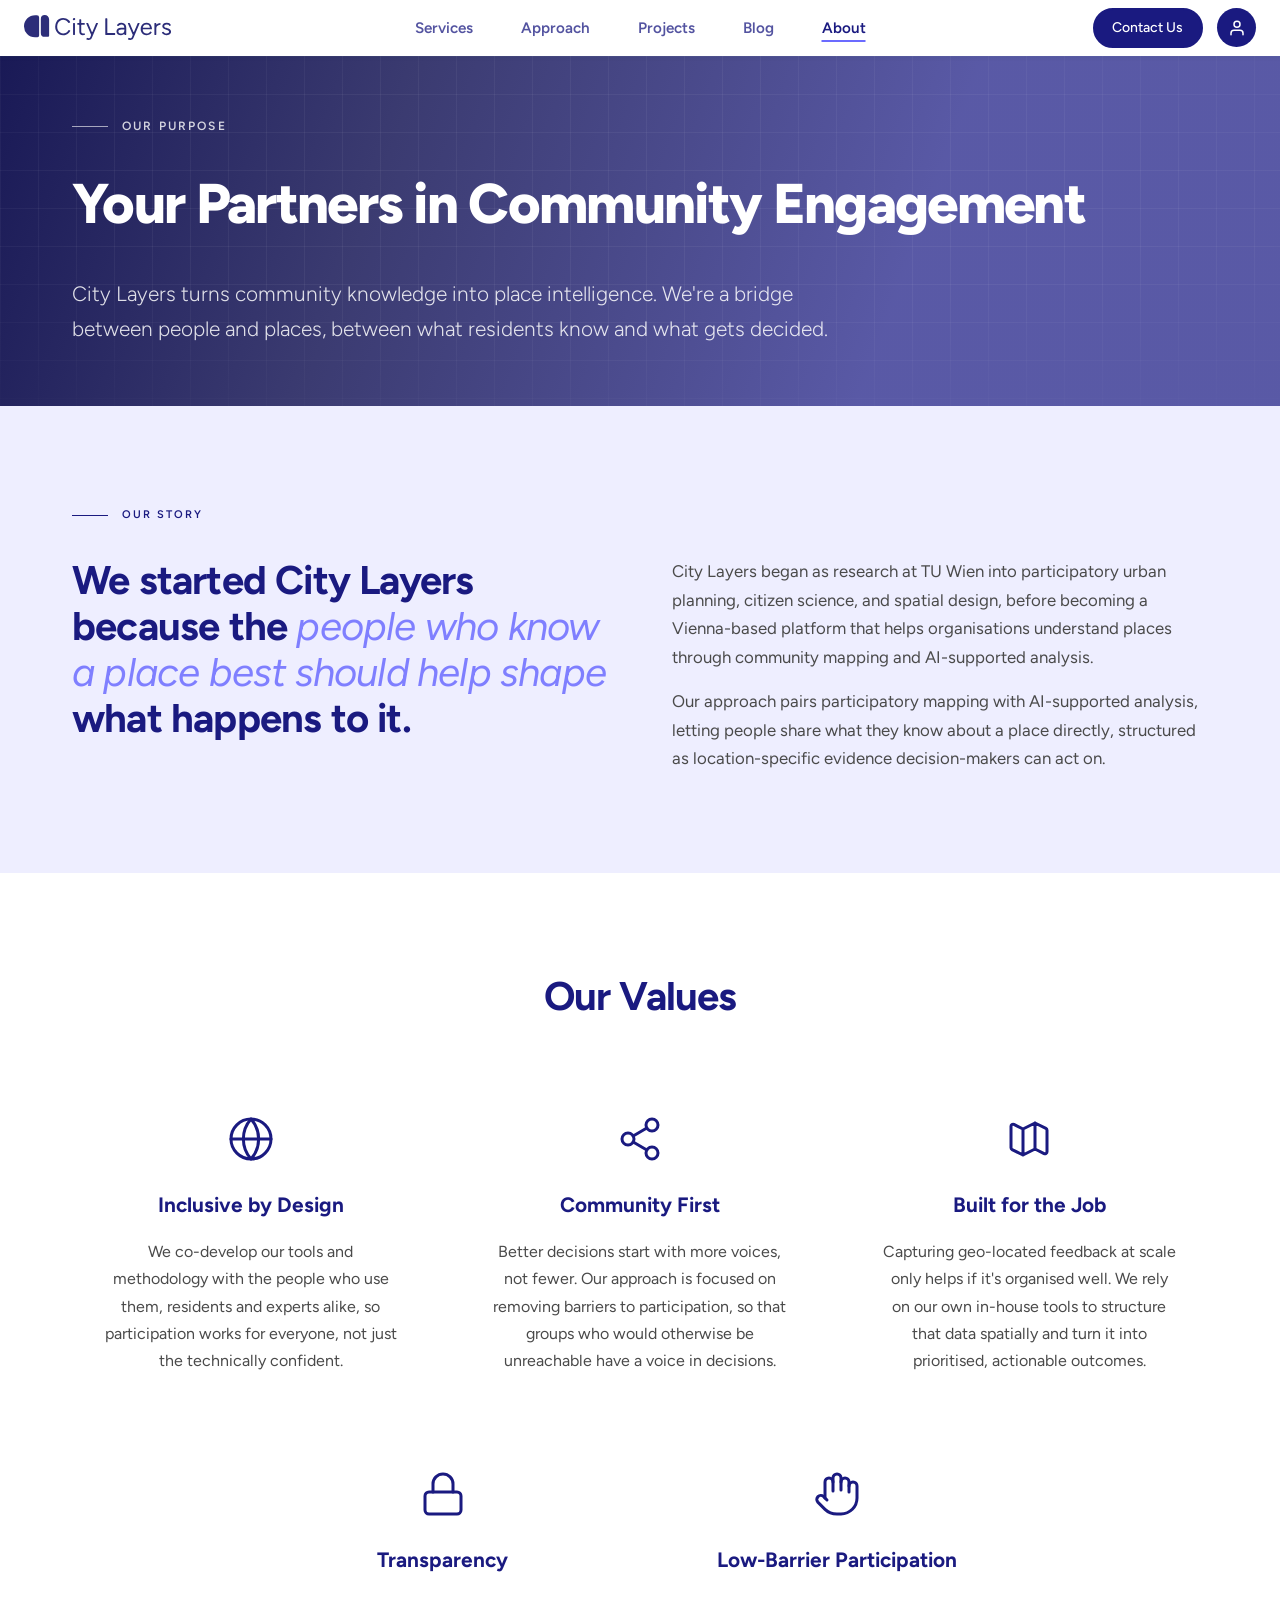
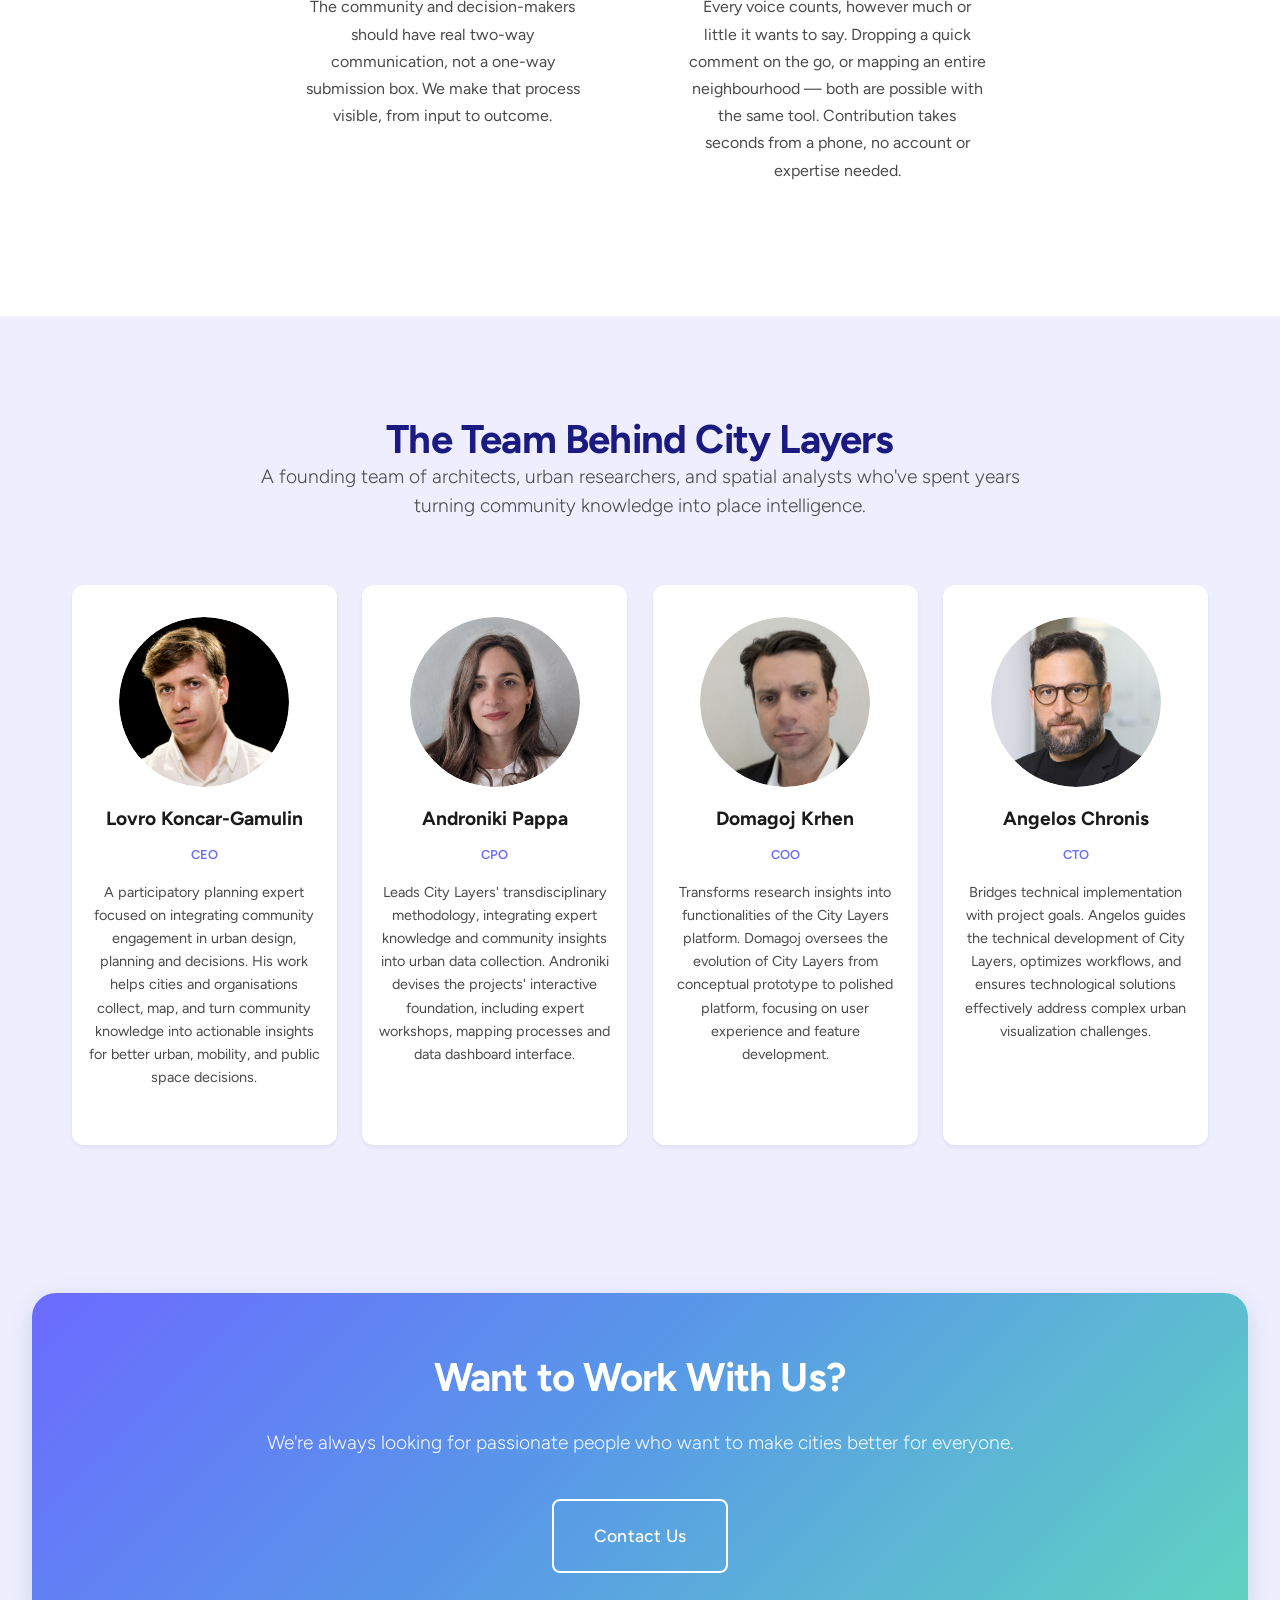
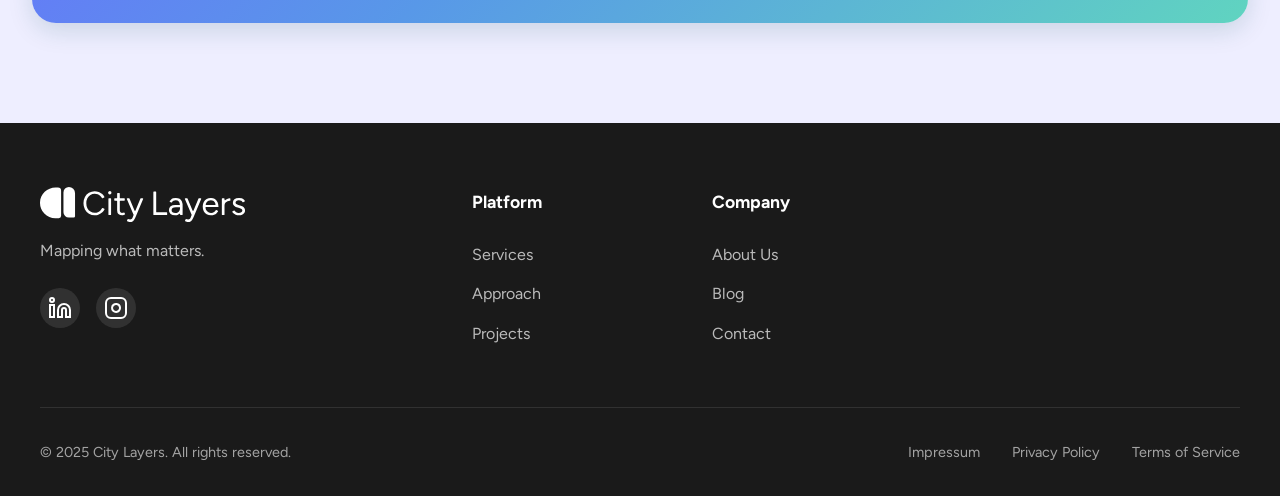
==== commit 98d0766a: "Deploy: fresh rebuild with images" ====
--- a/about/index.html
+++ b/about/index.html
@@ -2,4 +2,4 @@
     ---- COOCKIE BANNER ----     <script type="text/javascript" src="https://embeds.iubenda.com/widgets/e9171710-c61c-4e46-822a-50a0c7bf7a67.js"></script>
     --><meta charset="UTF-8"><meta name="viewport" content="width=device-width, initial-scale=1.0"><title>About Us - City Layers</title><link rel="stylesheet" href="/styles.css"><link rel="stylesheet" href="/pages.css"><link href="https://fonts.googleapis.com/css2?family=Figtree:wght@300;400;500;600;700;800&family=Space+Grotesk:wght@300;400;500;600;700&display=swap" rel="stylesheet"><style>.nav-actions[data-astro-cid-sckkx6r4]{display:flex;align-items:center;gap:14px}.nav-contact-btn[data-astro-cid-sckkx6r4]{background:#1a1a80;color:#fff;padding:.4rem 1.1rem;border-radius:999px;font-size:.875rem;font-weight:500;text-decoration:none;border:2px solid #1A1A80;transition:all .2s ease;white-space:nowrap}.nav-contact-btn[data-astro-cid-sckkx6r4]:hover{background:#fff;color:#1a1a80;box-shadow:0 4px 15px #0000004d}.nav-login-btn[data-astro-cid-sckkx6r4]{background:#1a1a80;color:#fff;width:39px;height:39px;border-radius:50%;text-decoration:none;border:none;transition:all .2s ease;display:flex;align-items:center;justify-content:center;flex-shrink:0}.nav-login-btn[data-astro-cid-sckkx6r4]:hover{background:#fff;color:#1a1a80;box-shadow:0 4px 15px #0000004d}@media(max-width:768px){.nav-contact-btn[data-astro-cid-sckkx6r4]{padding:.3rem .7rem;font-size:.75rem}.nav-login-btn[data-astro-cid-sckkx6r4]{width:32px;height:32px}.nav-login-btn[data-astro-cid-sckkx6r4] svg[data-astro-cid-sckkx6r4]{width:14px;height:14px}.nav-menu[data-astro-cid-sckkx6r4]{position:absolute;top:100%;left:0;right:0;background:#fff;flex-direction:column;padding:1rem;box-shadow:0 8px 16px #0000001a;display:none}.nav-menu[data-astro-cid-sckkx6r4].active{display:flex}}
 .story-grid[data-astro-cid-kh7btl4r]{display:grid;grid-template-columns:1fr 1fr;gap:64px;align-items:start}.story-intro[data-astro-cid-kh7btl4r] .section-title[data-astro-cid-kh7btl4r] em[data-astro-cid-kh7btl4r]{font-style:italic;font-weight:400;color:#6b6bffd9}.story-eyebrow[data-astro-cid-kh7btl4r]{font-size:11px;font-weight:600;letter-spacing:.18em;text-transform:uppercase;color:var(--primary-color);display:flex;align-items:center;gap:14px;margin-bottom:32px}.story-eyebrow[data-astro-cid-kh7btl4r]:before{content:"";display:block;width:36px;height:1px;background:var(--primary-color)}.story-intro[data-astro-cid-kh7btl4r] .section-title[data-astro-cid-kh7btl4r]{text-align:left;margin:0}.story-lede[data-astro-cid-kh7btl4r] p[data-astro-cid-kh7btl4r]{font-size:1.05rem;color:var(--text-medium);line-height:1.7;text-align:left;margin:0 0 1rem}.story-lede[data-astro-cid-kh7btl4r] p[data-astro-cid-kh7btl4r]:last-child{margin-bottom:0}@media(max-width:900px){.story-grid[data-astro-cid-kh7btl4r]{grid-template-columns:1fr;gap:32px}}.team-grid[data-astro-cid-kh7btl4r]{display:grid;grid-template-columns:repeat(4,1fr);gap:1.6rem}.team-grid[data-astro-cid-kh7btl4r] a[data-astro-cid-kh7btl4r]{display:block;height:100%}.team-member[data-astro-cid-kh7btl4r]{height:100%;display:flex;flex-direction:column;text-align:center;transition:transform .2s ease;cursor:pointer}.team-member[data-astro-cid-kh7btl4r]:hover{transform:translateY(-4px)}.member-photo[data-astro-cid-kh7btl4r]{width:170px;height:170px;margin:0 auto 1rem;border-radius:50%;overflow:hidden}.member-name[data-astro-cid-kh7btl4r]{font-size:1.2rem}.member-role[data-astro-cid-kh7btl4r]{font-size:.8rem;color:var(--accent-purple)}.member-bio[data-astro-cid-kh7btl4r]{font-size:.9rem}@media(max-width:900px){.team-grid[data-astro-cid-kh7btl4r]{grid-template-columns:repeat(2,1fr)}}@media(max-width:480px){.team-grid[data-astro-cid-kh7btl4r]{grid-template-columns:1fr}}.value-svg[data-astro-cid-kh7btl4r]{width:48px;height:48px;display:block;margin:0 auto 1.5rem}.value-icon[data-astro-cid-kh7btl4r]{display:flex;justify-content:center;margin-bottom:1rem}.values-grid[data-astro-cid-kh7btl4r]{display:grid;grid-template-columns:repeat(3,1fr);gap:2rem}.values-grid-bottom[data-astro-cid-kh7btl4r]{grid-column:1 / -1;display:grid;grid-template-columns:repeat(2,1fr);gap:2rem;max-width:66.66%;margin:0 auto}
-</style></head> <body data-astro-cid-sckkx6r4> <nav class="nav" data-astro-cid-sckkx6r4> <div class="nav-container" data-astro-cid-sckkx6r4> <a href="/" class="logo" data-astro-cid-sckkx6r4> <img src="/logo.svg" alt="City Layers" class="logo-img" data-astro-cid-sckkx6r4> </a> <ul class="nav-menu" id="navMenu" data-astro-cid-sckkx6r4> <li data-astro-cid-sckkx6r4><a href="/services" class="nav-link " data-astro-cid-sckkx6r4>Services</a></li> <li data-astro-cid-sckkx6r4><a href="/approach" class="nav-link " data-astro-cid-sckkx6r4>Approach</a></li> <li data-astro-cid-sckkx6r4><a href="/projects" class="nav-link " data-astro-cid-sckkx6r4>Projects</a></li> <li data-astro-cid-sckkx6r4><a href="/blog" class="nav-link " data-astro-cid-sckkx6r4>Blog</a></li> <li data-astro-cid-sckkx6r4><a href="/about" class="nav-link active" data-astro-cid-sckkx6r4>About</a></li> </ul> <div class="nav-actions" data-astro-cid-sckkx6r4> <a href="/contact" class="nav-contact-btn" data-astro-cid-sckkx6r4>Contact Us</a> <a href="https://campaigns.citylayers.eu/" class="nav-login-btn" title="Client Login" target="_blank" rel="noopener noreferrer" data-astro-cid-sckkx6r4> <svg xmlns="http://www.w3.org/2000/svg" width="18" height="18" viewBox="0 0 24 24" fill="none" stroke="currentColor" stroke-width="2" stroke-linecap="round" stroke-linejoin="round" data-astro-cid-sckkx6r4> <path d="M20 21v-2a4 4 0 0 0-4-4H8a4 4 0 0 0-4 4v2" data-astro-cid-sckkx6r4></path> <circle cx="12" cy="7" r="4" data-astro-cid-sckkx6r4></circle> </svg> </a> <button class="nav-toggle" id="navToggle" data-astro-cid-sckkx6r4> <span data-astro-cid-sckkx6r4></span> <span data-astro-cid-sckkx6r4></span> <span data-astro-cid-sckkx6r4></span> </button> </div> </div> </nav>  <section class="page-hero" data-astro-cid-kh7btl4r> <div class="container" data-astro-cid-kh7btl4r> <div class="page-eyebrow" data-astro-cid-kh7btl4r>Our Purpose</div> <h1 class="page-title" data-astro-cid-kh7btl4r>Your Partners in Community Engagement</h1> <p class="page-subtitle" data-astro-cid-kh7btl4r>City Layers turns community knowledge into place intelligence. We're a bridge between people and places, between what residents know and what gets decided.</p> </div> </section> <section class="our-story" data-astro-cid-kh7btl4r> <div class="container" data-astro-cid-kh7btl4r> <span class="story-eyebrow" data-astro-cid-kh7btl4r>Our Story</span> <div class="story-grid" data-astro-cid-kh7btl4r> <div class="story-intro" data-astro-cid-kh7btl4r> <h2 class="section-title" data-astro-cid-kh7btl4r>We started City Layers because the <em data-astro-cid-kh7btl4r>people who know a place best should help shape</em> what happens to it.</h2> </div> <div class="story-lede" data-astro-cid-kh7btl4r> <p data-astro-cid-kh7btl4r>City Layers began as research at TU Wien into participatory urban planning, citizen science, and spatial design, before becoming a Vienna-based platform that helps organisations understand places through community mapping and AI-supported analysis.</p> <p data-astro-cid-kh7btl4r>Our approach pairs participatory mapping with AI-supported analysis, letting people share what they know about a place directly, structured as location-specific evidence decision-makers can act on.</p> </div> </div> </div> </section> <section class="values-section" data-astro-cid-kh7btl4r> <div class="container" data-astro-cid-kh7btl4r> <h2 class="section-title text-center" data-astro-cid-kh7btl4r>Our Values</h2> <div class="values-grid" data-astro-cid-kh7btl4r> <div class="value-card" data-astro-cid-kh7btl4r> <svg class="value-svg" viewBox="0 0 24 24" fill="none" stroke="var(--primary-color)" stroke-width="1.5" stroke-linecap="round" stroke-linejoin="round" data-astro-cid-kh7btl4r><circle cx="12" cy="12" r="10" data-astro-cid-kh7btl4r></circle><path d="M2 12h20M12 2a15 15 0 0 1 0 20M12 2a15 15 0 0 0 0 20" data-astro-cid-kh7btl4r></path></svg> <h3 data-astro-cid-kh7btl4r>Inclusive by Design</h3> <p data-astro-cid-kh7btl4r>We co-develop our tools and methodology with the people who use them, residents and experts alike, so participation works for everyone, not just the technically confident.</p> </div> <div class="value-card" data-astro-cid-kh7btl4r> <svg class="value-svg" viewBox="0 0 24 24" fill="none" stroke="var(--primary-color)" stroke-width="1.5" stroke-linecap="round" stroke-linejoin="round" data-astro-cid-kh7btl4r><circle cx="18" cy="5" r="3" data-astro-cid-kh7btl4r></circle><circle cx="6" cy="12" r="3" data-astro-cid-kh7btl4r></circle><circle cx="18" cy="19" r="3" data-astro-cid-kh7btl4r></circle><line x1="8.59" y1="13.51" x2="15.42" y2="17.49" data-astro-cid-kh7btl4r></line><line x1="15.41" y1="6.51" x2="8.59" y2="10.49" data-astro-cid-kh7btl4r></line></svg> <h3 data-astro-cid-kh7btl4r>Community First</h3> <p data-astro-cid-kh7btl4r>Better decisions start with more voices, not fewer. Our approach is focused on removing barriers to participation, so that groups who would otherwise be unreachable have a voice in decisions.</p> </div> <div class="value-card" data-astro-cid-kh7btl4r> <svg class="value-svg" viewBox="0 0 24 24" fill="none" stroke="var(--primary-color)" stroke-width="1.5" stroke-linecap="round" stroke-linejoin="round" data-astro-cid-kh7btl4r><path d="M9 20l-5.447-2.724A1 1 0 0 1 3 16.382V5.618a1 1 0 0 1 1.447-.894L9 7m0 13l6-3m-6 3V7m6 10l4.553 2.276A1 1 0 0 0 21 18.382V7.618a1 1 0 0 0-.553-.894L15 4m0 13V4m0 0L9 7" data-astro-cid-kh7btl4r></path></svg> <h3 data-astro-cid-kh7btl4r>Built for the Job</h3> <p data-astro-cid-kh7btl4r>Capturing geo-located feedback at scale only helps if it's organised well. We rely on our own in-house tools to structure that data spatially and turn it into prioritised, actionable outcomes.</p> </div> <div class="values-grid-bottom" data-astro-cid-kh7btl4r> <div class="value-card" data-astro-cid-kh7btl4r> <svg class="value-svg" viewBox="0 0 24 24" fill="none" stroke="var(--primary-color)" stroke-width="1.5" stroke-linecap="round" stroke-linejoin="round" data-astro-cid-kh7btl4r><rect x="3" y="11" width="18" height="11" rx="2" data-astro-cid-kh7btl4r></rect><path d="M7 11V7a5 5 0 0 1 10 0v4" data-astro-cid-kh7btl4r></path></svg> <h3 data-astro-cid-kh7btl4r>Transparency</h3> <p data-astro-cid-kh7btl4r>The community and decision-makers should have real two-way communication, not a one-way submission box. We make that process visible, from input to outcome.</p> </div> <div class="value-card" data-astro-cid-kh7btl4r> <svg class="value-svg" viewBox="0 0 24 24" fill="none" stroke="var(--primary-color)" stroke-width="1.5" stroke-linecap="round" stroke-linejoin="round" data-astro-cid-kh7btl4r><path d="M18 11V6a2 2 0 0 0-2-2 2 2 0 0 0-2 2v0" data-astro-cid-kh7btl4r></path><path d="M14 10V4a2 2 0 0 0-2-2 2 2 0 0 0-2 2v2" data-astro-cid-kh7btl4r></path><path d="M10 10.5V6a2 2 0 0 0-2-2 2 2 0 0 0-2 2v8" data-astro-cid-kh7btl4r></path><path d="M18 8a2 2 0 1 1 4 0v6a8 8 0 0 1-8 8h-2c-2.8 0-4.5-.86-5.99-2.34l-3.6-3.6a2 2 0 0 1 2.83-2.82L7 15" data-astro-cid-kh7btl4r></path></svg> <h3 data-astro-cid-kh7btl4r>Low-Barrier Participation</h3> <p data-astro-cid-kh7btl4r>Every voice counts, however much or little it wants to say. Dropping a quick comment on the go, or mapping an entire neighbourhood — both are possible with the same tool. Contribution takes seconds from a phone, no account or expertise needed.</p> </div> </div> </div> </div> </section> <section class="team-section" id="team" data-astro-cid-kh7btl4r> <div class="container" data-astro-cid-kh7btl4r> <h2 class="section-title text-center" data-astro-cid-kh7btl4r>The Team Behind City Layers</h2> <p class="section-description text-center" data-astro-cid-kh7btl4r>A founding team of architects, urban researchers, and spatial analysts who've spent years</p> <p class="section-description text-center" data-astro-cid-kh7btl4r>turning community knowledge into place intelligence.</p> <div class="team-grid" data-astro-cid-kh7btl4r> <a href="https://www.linkedin.com/in/lovro-koncar-gamulin/" target="_blank" rel="noopener noreferrer" style="text-decoration: none; color: inherit;" data-astro-cid-kh7btl4r> <div class="team-member" data-astro-cid-kh7btl4r> <div class="member-photo" data-astro-cid-kh7btl4r> <img src="http://localhost:8055/assets/e0da8eda-fbba-486f-b9e1-928082a62981" alt="Lovro Koncar-Gamulin" style="width: 100%; height: 100%; object-fit: cover; border-radius: 50%;" data-astro-cid-kh7btl4r> </div> <h3 class="member-name" data-astro-cid-kh7btl4r>Lovro Koncar-Gamulin</h3> <p class="member-role" data-astro-cid-kh7btl4r>CEO</p> <p class="member-bio" data-astro-cid-kh7btl4r>A participatory planning expert focused on integrating community engagement in urban design, planning and decisions. His work helps cities and organisations collect, map, and turn community knowledge into actionable insights for better urban, mobility, and public space decisions.</p> </div> </a><a href="https://www.linkedin.com/in/androniki-pappa/" target="_blank" rel="noopener noreferrer" style="text-decoration: none; color: inherit;" data-astro-cid-kh7btl4r> <div class="team-member" data-astro-cid-kh7btl4r> <div class="member-photo" data-astro-cid-kh7btl4r> <img src="http://localhost:8055/assets/01ef7581-3f5c-4105-92b3-f33d2294297f" alt="Androniki Pappa" style="width: 100%; height: 100%; object-fit: cover; border-radius: 50%;" data-astro-cid-kh7btl4r> </div> <h3 class="member-name" data-astro-cid-kh7btl4r>Androniki Pappa</h3> <p class="member-role" data-astro-cid-kh7btl4r>CPO</p> <p class="member-bio" data-astro-cid-kh7btl4r>Leads City Layers&#39; transdisciplinary methodology, integrating expert knowledge and community insights into urban data collection. Androniki devises the projects&#39; interactive foundation, including expert workshops, mapping processes and data dashboard interface. </p> </div> </a><a href="https://www.linkedin.com/in/domagoj-krhen/" target="_blank" rel="noopener noreferrer" style="text-decoration: none; color: inherit;" data-astro-cid-kh7btl4r> <div class="team-member" data-astro-cid-kh7btl4r> <div class="member-photo" data-astro-cid-kh7btl4r> <img src="http://localhost:8055/assets/ca02a9b4-415e-416c-8a6f-26a73e5734d4" alt="Domagoj Krhen" style="width: 100%; height: 100%; object-fit: cover; border-radius: 50%;" data-astro-cid-kh7btl4r> </div> <h3 class="member-name" data-astro-cid-kh7btl4r>Domagoj Krhen</h3> <p class="member-role" data-astro-cid-kh7btl4r>COO</p> <p class="member-bio" data-astro-cid-kh7btl4r>Transforms research insights into functionalities of the City Layers platform. Domagoj oversees the evolution of City Layers from conceptual prototype to polished platform, focusing on user experience and feature development. </p> </div> </a><a href="https://www.linkedin.com/in/angeloschronis/" target="_blank" rel="noopener noreferrer" style="text-decoration: none; color: inherit;" data-astro-cid-kh7btl4r> <div class="team-member" data-astro-cid-kh7btl4r> <div class="member-photo" data-astro-cid-kh7btl4r> <img src="http://localhost:8055/assets/edfbfb48-6916-4d77-abc0-fa4020a5e365" alt="Angelos Chronis" style="width: 100%; height: 100%; object-fit: cover; border-radius: 50%;" data-astro-cid-kh7btl4r> </div> <h3 class="member-name" data-astro-cid-kh7btl4r>Angelos Chronis</h3> <p class="member-role" data-astro-cid-kh7btl4r>CTO</p> <p class="member-bio" data-astro-cid-kh7btl4r>Bridges technical implementation with project goals. Angelos guides the technical development of City Layers, optimizes workflows, and ensures technological solutions effectively address complex urban visualization challenges. </p> </div> </a> </div> </div> </section> <section class="cta-section" data-astro-cid-kh7btl4r> <div class="container" data-astro-cid-kh7btl4r> <h2 data-astro-cid-kh7btl4r>Want to Work With Us?</h2> <p data-astro-cid-kh7btl4r>We're always looking for passionate people who want to make cities better for everyone.</p> <div class="cta-buttons" data-astro-cid-kh7btl4r> <a href="/contact" class="btn btn-outline btn-large" data-astro-cid-kh7btl4r> Contact Us </a> </div> </div> </section>  <footer class="footer" data-astro-cid-sckkx6r4> <div class="footer-container" data-astro-cid-sckkx6r4> <div class="footer-column" data-astro-cid-sckkx6r4> <div class="footer-logo" data-astro-cid-sckkx6r4> <img src="/logo.svg" class="footer-logo-img" data-astro-cid-sckkx6r4> </div> <p class="footer-description" data-astro-cid-sckkx6r4>Mapping what matters.</p> <div class="social-links" data-astro-cid-sckkx6r4> <div class="social-links" data-astro-cid-sckkx6r4> <a href="https://www.linkedin.com/company/city-layers" target="_blank" rel="noopener noreferrer" class="social-link" aria-label="LinkedIn" data-astro-cid-sckkx6r4><svg width="24" height="24" viewBox="0 0 24 24" fill="none" stroke="currentColor" stroke-width="2" data-astro-cid-sckkx6r4><path d="M16 8a6 6 0 0 1 6 6v7h-4v-7a2 2 0 0 0-2-2 2 2 0 0 0-2 2v7h-4v-7a6 6 0 0 1 6-6z" data-astro-cid-sckkx6r4></path><rect x="2" y="9" width="4" height="12" data-astro-cid-sckkx6r4></rect><circle cx="4" cy="4" r="2" data-astro-cid-sckkx6r4></circle></svg></a> <a href="https://www.instagram.com/city.layers/" target="_blank" rel="noopener noreferrer" class="social-link" aria-label="Instagram" data-astro-cid-sckkx6r4><svg width="24" height="24" viewBox="0 0 24 24" fill="none" stroke="currentColor" stroke-width="2" data-astro-cid-sckkx6r4><rect x="2" y="2" width="20" height="20" rx="5" ry="5" data-astro-cid-sckkx6r4></rect><path d="M16 11.37A4 4 0 1 1 12.63 8 4 4 0 0 1 16 11.37z" data-astro-cid-sckkx6r4></path><line x1="17.5" y1="6.5" x2="17.51" y2="6.5" data-astro-cid-sckkx6r4></line></svg></a> </div> </div> </div> <div class="footer-column" data-astro-cid-sckkx6r4> <h4 data-astro-cid-sckkx6r4>Platform</h4> <ul class="footer-links" data-astro-cid-sckkx6r4> <li data-astro-cid-sckkx6r4><a href="/services" data-astro-cid-sckkx6r4>Services</a></li> <li data-astro-cid-sckkx6r4><a href="/approach" data-astro-cid-sckkx6r4>Approach</a></li> <li data-astro-cid-sckkx6r4><a href="/projects" data-astro-cid-sckkx6r4>Projects</a></li> </ul> </div> <div class="footer-column" data-astro-cid-sckkx6r4> <h4 data-astro-cid-sckkx6r4>Company</h4> <ul class="footer-links" data-astro-cid-sckkx6r4> <li data-astro-cid-sckkx6r4><a href="/about" data-astro-cid-sckkx6r4>About Us</a></li> <li data-astro-cid-sckkx6r4><a href="/blog" data-astro-cid-sckkx6r4>Blog</a></li> <li data-astro-cid-sckkx6r4><a href="/contact" data-astro-cid-sckkx6r4>Contact</a></li> </ul> </div>  </div> <div class="footer-bottom" data-astro-cid-sckkx6r4> <p data-astro-cid-sckkx6r4>&copy; 2025 City Layers. All rights reserved.</p> <div class="footer-legal" data-astro-cid-sckkx6r4> <a href="/impressum" data-astro-cid-sckkx6r4>Impressum</a> <a href="/privacy" data-astro-cid-sckkx6r4>Privacy Policy</a> <a href="/terms" data-astro-cid-sckkx6r4>Terms of Service</a> </div> </div> </footer> <script src="/script.js"></script> <!-- Floating Contact Button & Login --> </body> </html>+</style></head> <body data-astro-cid-sckkx6r4> <nav class="nav" data-astro-cid-sckkx6r4> <div class="nav-container" data-astro-cid-sckkx6r4> <a href="/" class="logo" data-astro-cid-sckkx6r4> <img src="/logo.svg" alt="City Layers" class="logo-img" data-astro-cid-sckkx6r4> </a> <ul class="nav-menu" id="navMenu" data-astro-cid-sckkx6r4> <li data-astro-cid-sckkx6r4><a href="/services" class="nav-link " data-astro-cid-sckkx6r4>Services</a></li> <li data-astro-cid-sckkx6r4><a href="/approach" class="nav-link " data-astro-cid-sckkx6r4>Approach</a></li> <li data-astro-cid-sckkx6r4><a href="/projects" class="nav-link " data-astro-cid-sckkx6r4>Projects</a></li> <li data-astro-cid-sckkx6r4><a href="/blog" class="nav-link " data-astro-cid-sckkx6r4>Blog</a></li> <li data-astro-cid-sckkx6r4><a href="/about" class="nav-link active" data-astro-cid-sckkx6r4>About</a></li> </ul> <div class="nav-actions" data-astro-cid-sckkx6r4> <a href="/contact" class="nav-contact-btn" data-astro-cid-sckkx6r4>Contact Us</a> <a href="https://campaigns.citylayers.eu/" class="nav-login-btn" title="Client Login" target="_blank" rel="noopener noreferrer" data-astro-cid-sckkx6r4> <svg xmlns="http://www.w3.org/2000/svg" width="18" height="18" viewBox="0 0 24 24" fill="none" stroke="currentColor" stroke-width="2" stroke-linecap="round" stroke-linejoin="round" data-astro-cid-sckkx6r4> <path d="M20 21v-2a4 4 0 0 0-4-4H8a4 4 0 0 0-4 4v2" data-astro-cid-sckkx6r4></path> <circle cx="12" cy="7" r="4" data-astro-cid-sckkx6r4></circle> </svg> </a> <button class="nav-toggle" id="navToggle" data-astro-cid-sckkx6r4> <span data-astro-cid-sckkx6r4></span> <span data-astro-cid-sckkx6r4></span> <span data-astro-cid-sckkx6r4></span> </button> </div> </div> </nav>  <section class="page-hero" data-astro-cid-kh7btl4r> <div class="container" data-astro-cid-kh7btl4r> <div class="page-eyebrow" data-astro-cid-kh7btl4r>Our Purpose</div> <h1 class="page-title" data-astro-cid-kh7btl4r>Your Partners in Community Engagement</h1> <p class="page-subtitle" data-astro-cid-kh7btl4r>City Layers turns community knowledge into place intelligence. We're a bridge between people and places, between what residents know and what gets decided.</p> </div> </section> <section class="our-story" data-astro-cid-kh7btl4r> <div class="container" data-astro-cid-kh7btl4r> <span class="story-eyebrow" data-astro-cid-kh7btl4r>Our Story</span> <div class="story-grid" data-astro-cid-kh7btl4r> <div class="story-intro" data-astro-cid-kh7btl4r> <h2 class="section-title" data-astro-cid-kh7btl4r>We started City Layers because the <em data-astro-cid-kh7btl4r>people who know a place best should help shape</em> what happens to it.</h2> </div> <div class="story-lede" data-astro-cid-kh7btl4r> <p data-astro-cid-kh7btl4r>City Layers began as research at TU Wien into participatory urban planning, citizen science, and spatial design, before becoming a Vienna-based platform that helps organisations understand places through community mapping and AI-supported analysis.</p> <p data-astro-cid-kh7btl4r>Our approach pairs participatory mapping with AI-supported analysis, letting people share what they know about a place directly, structured as location-specific evidence decision-makers can act on.</p> </div> </div> </div> </section> <section class="values-section" data-astro-cid-kh7btl4r> <div class="container" data-astro-cid-kh7btl4r> <h2 class="section-title text-center" data-astro-cid-kh7btl4r>Our Values</h2> <div class="values-grid" data-astro-cid-kh7btl4r> <div class="value-card" data-astro-cid-kh7btl4r> <svg class="value-svg" viewBox="0 0 24 24" fill="none" stroke="var(--primary-color)" stroke-width="1.5" stroke-linecap="round" stroke-linejoin="round" data-astro-cid-kh7btl4r><circle cx="12" cy="12" r="10" data-astro-cid-kh7btl4r></circle><path d="M2 12h20M12 2a15 15 0 0 1 0 20M12 2a15 15 0 0 0 0 20" data-astro-cid-kh7btl4r></path></svg> <h3 data-astro-cid-kh7btl4r>Inclusive by Design</h3> <p data-astro-cid-kh7btl4r>We co-develop our tools and methodology with the people who use them, residents and experts alike, so participation works for everyone, not just the technically confident.</p> </div> <div class="value-card" data-astro-cid-kh7btl4r> <svg class="value-svg" viewBox="0 0 24 24" fill="none" stroke="var(--primary-color)" stroke-width="1.5" stroke-linecap="round" stroke-linejoin="round" data-astro-cid-kh7btl4r><circle cx="18" cy="5" r="3" data-astro-cid-kh7btl4r></circle><circle cx="6" cy="12" r="3" data-astro-cid-kh7btl4r></circle><circle cx="18" cy="19" r="3" data-astro-cid-kh7btl4r></circle><line x1="8.59" y1="13.51" x2="15.42" y2="17.49" data-astro-cid-kh7btl4r></line><line x1="15.41" y1="6.51" x2="8.59" y2="10.49" data-astro-cid-kh7btl4r></line></svg> <h3 data-astro-cid-kh7btl4r>Community First</h3> <p data-astro-cid-kh7btl4r>Better decisions start with more voices, not fewer. Our approach is focused on removing barriers to participation, so that groups who would otherwise be unreachable have a voice in decisions.</p> </div> <div class="value-card" data-astro-cid-kh7btl4r> <svg class="value-svg" viewBox="0 0 24 24" fill="none" stroke="var(--primary-color)" stroke-width="1.5" stroke-linecap="round" stroke-linejoin="round" data-astro-cid-kh7btl4r><path d="M9 20l-5.447-2.724A1 1 0 0 1 3 16.382V5.618a1 1 0 0 1 1.447-.894L9 7m0 13l6-3m-6 3V7m6 10l4.553 2.276A1 1 0 0 0 21 18.382V7.618a1 1 0 0 0-.553-.894L15 4m0 13V4m0 0L9 7" data-astro-cid-kh7btl4r></path></svg> <h3 data-astro-cid-kh7btl4r>Built for the Job</h3> <p data-astro-cid-kh7btl4r>Capturing geo-located feedback at scale only helps if it's organised well. We rely on our own in-house tools to structure that data spatially and turn it into prioritised, actionable outcomes.</p> </div> <div class="values-grid-bottom" data-astro-cid-kh7btl4r> <div class="value-card" data-astro-cid-kh7btl4r> <svg class="value-svg" viewBox="0 0 24 24" fill="none" stroke="var(--primary-color)" stroke-width="1.5" stroke-linecap="round" stroke-linejoin="round" data-astro-cid-kh7btl4r><rect x="3" y="11" width="18" height="11" rx="2" data-astro-cid-kh7btl4r></rect><path d="M7 11V7a5 5 0 0 1 10 0v4" data-astro-cid-kh7btl4r></path></svg> <h3 data-astro-cid-kh7btl4r>Transparency</h3> <p data-astro-cid-kh7btl4r>The community and decision-makers should have real two-way communication, not a one-way submission box. We make that process visible, from input to outcome.</p> </div> <div class="value-card" data-astro-cid-kh7btl4r> <svg class="value-svg" viewBox="0 0 24 24" fill="none" stroke="var(--primary-color)" stroke-width="1.5" stroke-linecap="round" stroke-linejoin="round" data-astro-cid-kh7btl4r><path d="M18 11V6a2 2 0 0 0-2-2 2 2 0 0 0-2 2v0" data-astro-cid-kh7btl4r></path><path d="M14 10V4a2 2 0 0 0-2-2 2 2 0 0 0-2 2v2" data-astro-cid-kh7btl4r></path><path d="M10 10.5V6a2 2 0 0 0-2-2 2 2 0 0 0-2 2v8" data-astro-cid-kh7btl4r></path><path d="M18 8a2 2 0 1 1 4 0v6a8 8 0 0 1-8 8h-2c-2.8 0-4.5-.86-5.99-2.34l-3.6-3.6a2 2 0 0 1 2.83-2.82L7 15" data-astro-cid-kh7btl4r></path></svg> <h3 data-astro-cid-kh7btl4r>Low-Barrier Participation</h3> <p data-astro-cid-kh7btl4r>Every voice counts, however much or little it wants to say. Dropping a quick comment on the go, or mapping an entire neighbourhood — both are possible with the same tool. Contribution takes seconds from a phone, no account or expertise needed.</p> </div> </div> </div> </div> </section> <section class="team-section" id="team" data-astro-cid-kh7btl4r> <div class="container" data-astro-cid-kh7btl4r> <h2 class="section-title text-center" data-astro-cid-kh7btl4r>The Team Behind City Layers</h2> <p class="section-description text-center" data-astro-cid-kh7btl4r>A founding team of architects, urban researchers, and spatial analysts who've spent years</p> <p class="section-description text-center" data-astro-cid-kh7btl4r>turning community knowledge into place intelligence.</p> <div class="team-grid" data-astro-cid-kh7btl4r> <a href="https://www.linkedin.com/in/lovro-koncar-gamulin/" target="_blank" rel="noopener noreferrer" style="text-decoration: none; color: inherit;" data-astro-cid-kh7btl4r> <div class="team-member" data-astro-cid-kh7btl4r> <div class="member-photo" data-astro-cid-kh7btl4r> <img src="/media/directus/e0da8eda-fbba-486f-b9e1-928082a62981.jpg" alt="Lovro Koncar-Gamulin" style="width: 100%; height: 100%; object-fit: cover; border-radius: 50%;" data-astro-cid-kh7btl4r> </div> <h3 class="member-name" data-astro-cid-kh7btl4r>Lovro Koncar-Gamulin</h3> <p class="member-role" data-astro-cid-kh7btl4r>CEO</p> <p class="member-bio" data-astro-cid-kh7btl4r>A participatory planning expert focused on integrating community engagement in urban design, planning and decisions. His work helps cities and organisations collect, map, and turn community knowledge into actionable insights for better urban, mobility, and public space decisions.</p> </div> </a><a href="https://www.linkedin.com/in/androniki-pappa/" target="_blank" rel="noopener noreferrer" style="text-decoration: none; color: inherit;" data-astro-cid-kh7btl4r> <div class="team-member" data-astro-cid-kh7btl4r> <div class="member-photo" data-astro-cid-kh7btl4r> <img src="/media/directus/01ef7581-3f5c-4105-92b3-f33d2294297f.jpg" alt="Androniki Pappa" style="width: 100%; height: 100%; object-fit: cover; border-radius: 50%;" data-astro-cid-kh7btl4r> </div> <h3 class="member-name" data-astro-cid-kh7btl4r>Androniki Pappa</h3> <p class="member-role" data-astro-cid-kh7btl4r>CPO</p> <p class="member-bio" data-astro-cid-kh7btl4r>Leads City Layers&#39; transdisciplinary methodology, integrating expert knowledge and community insights into urban data collection. Androniki devises the projects&#39; interactive foundation, including expert workshops, mapping processes and data dashboard interface. </p> </div> </a><a href="https://www.linkedin.com/in/domagoj-krhen/" target="_blank" rel="noopener noreferrer" style="text-decoration: none; color: inherit;" data-astro-cid-kh7btl4r> <div class="team-member" data-astro-cid-kh7btl4r> <div class="member-photo" data-astro-cid-kh7btl4r> <img src="/media/directus/ca02a9b4-415e-416c-8a6f-26a73e5734d4.jpg" alt="Domagoj Krhen" style="width: 100%; height: 100%; object-fit: cover; border-radius: 50%;" data-astro-cid-kh7btl4r> </div> <h3 class="member-name" data-astro-cid-kh7btl4r>Domagoj Krhen</h3> <p class="member-role" data-astro-cid-kh7btl4r>COO</p> <p class="member-bio" data-astro-cid-kh7btl4r>Transforms research insights into functionalities of the City Layers platform. Domagoj oversees the evolution of City Layers from conceptual prototype to polished platform, focusing on user experience and feature development. </p> </div> </a><a href="https://www.linkedin.com/in/angeloschronis/" target="_blank" rel="noopener noreferrer" style="text-decoration: none; color: inherit;" data-astro-cid-kh7btl4r> <div class="team-member" data-astro-cid-kh7btl4r> <div class="member-photo" data-astro-cid-kh7btl4r> <img src="/media/directus/edfbfb48-6916-4d77-abc0-fa4020a5e365.jpg" alt="Angelos Chronis" style="width: 100%; height: 100%; object-fit: cover; border-radius: 50%;" data-astro-cid-kh7btl4r> </div> <h3 class="member-name" data-astro-cid-kh7btl4r>Angelos Chronis</h3> <p class="member-role" data-astro-cid-kh7btl4r>CTO</p> <p class="member-bio" data-astro-cid-kh7btl4r>Bridges technical implementation with project goals. Angelos guides the technical development of City Layers, optimizes workflows, and ensures technological solutions effectively address complex urban visualization challenges. </p> </div> </a> </div> </div> </section> <section class="cta-section" data-astro-cid-kh7btl4r> <div class="container" data-astro-cid-kh7btl4r> <h2 data-astro-cid-kh7btl4r>Want to Work With Us?</h2> <p data-astro-cid-kh7btl4r>We're always looking for passionate people who want to make cities better for everyone.</p> <div class="cta-buttons" data-astro-cid-kh7btl4r> <a href="/contact" class="btn btn-outline btn-large" data-astro-cid-kh7btl4r> Contact Us </a> </div> </div> </section>  <footer class="footer" data-astro-cid-sckkx6r4> <div class="footer-container" data-astro-cid-sckkx6r4> <div class="footer-column" data-astro-cid-sckkx6r4> <div class="footer-logo" data-astro-cid-sckkx6r4> <img src="/logo.svg" class="footer-logo-img" data-astro-cid-sckkx6r4> </div> <p class="footer-description" data-astro-cid-sckkx6r4>Mapping what matters.</p> <div class="social-links" data-astro-cid-sckkx6r4> <div class="social-links" data-astro-cid-sckkx6r4> <a href="https://www.linkedin.com/company/city-layers" target="_blank" rel="noopener noreferrer" class="social-link" aria-label="LinkedIn" data-astro-cid-sckkx6r4><svg width="24" height="24" viewBox="0 0 24 24" fill="none" stroke="currentColor" stroke-width="2" data-astro-cid-sckkx6r4><path d="M16 8a6 6 0 0 1 6 6v7h-4v-7a2 2 0 0 0-2-2 2 2 0 0 0-2 2v7h-4v-7a6 6 0 0 1 6-6z" data-astro-cid-sckkx6r4></path><rect x="2" y="9" width="4" height="12" data-astro-cid-sckkx6r4></rect><circle cx="4" cy="4" r="2" data-astro-cid-sckkx6r4></circle></svg></a> <a href="https://www.instagram.com/city.layers/" target="_blank" rel="noopener noreferrer" class="social-link" aria-label="Instagram" data-astro-cid-sckkx6r4><svg width="24" height="24" viewBox="0 0 24 24" fill="none" stroke="currentColor" stroke-width="2" data-astro-cid-sckkx6r4><rect x="2" y="2" width="20" height="20" rx="5" ry="5" data-astro-cid-sckkx6r4></rect><path d="M16 11.37A4 4 0 1 1 12.63 8 4 4 0 0 1 16 11.37z" data-astro-cid-sckkx6r4></path><line x1="17.5" y1="6.5" x2="17.51" y2="6.5" data-astro-cid-sckkx6r4></line></svg></a> </div> </div> </div> <div class="footer-column" data-astro-cid-sckkx6r4> <h4 data-astro-cid-sckkx6r4>Platform</h4> <ul class="footer-links" data-astro-cid-sckkx6r4> <li data-astro-cid-sckkx6r4><a href="/services" data-astro-cid-sckkx6r4>Services</a></li> <li data-astro-cid-sckkx6r4><a href="/approach" data-astro-cid-sckkx6r4>Approach</a></li> <li data-astro-cid-sckkx6r4><a href="/projects" data-astro-cid-sckkx6r4>Projects</a></li> </ul> </div> <div class="footer-column" data-astro-cid-sckkx6r4> <h4 data-astro-cid-sckkx6r4>Company</h4> <ul class="footer-links" data-astro-cid-sckkx6r4> <li data-astro-cid-sckkx6r4><a href="/about" data-astro-cid-sckkx6r4>About Us</a></li> <li data-astro-cid-sckkx6r4><a href="/blog" data-astro-cid-sckkx6r4>Blog</a></li> <li data-astro-cid-sckkx6r4><a href="/contact" data-astro-cid-sckkx6r4>Contact</a></li> </ul> </div>  </div> <div class="footer-bottom" data-astro-cid-sckkx6r4> <p data-astro-cid-sckkx6r4>&copy; 2025 City Layers. All rights reserved.</p> <div class="footer-legal" data-astro-cid-sckkx6r4> <a href="/impressum" data-astro-cid-sckkx6r4>Impressum</a> <a href="/privacy" data-astro-cid-sckkx6r4>Privacy Policy</a> <a href="/terms" data-astro-cid-sckkx6r4>Terms of Service</a> </div> </div> </footer> <script src="/script.js"></script> <!-- Floating Contact Button & Login --> </body> </html>
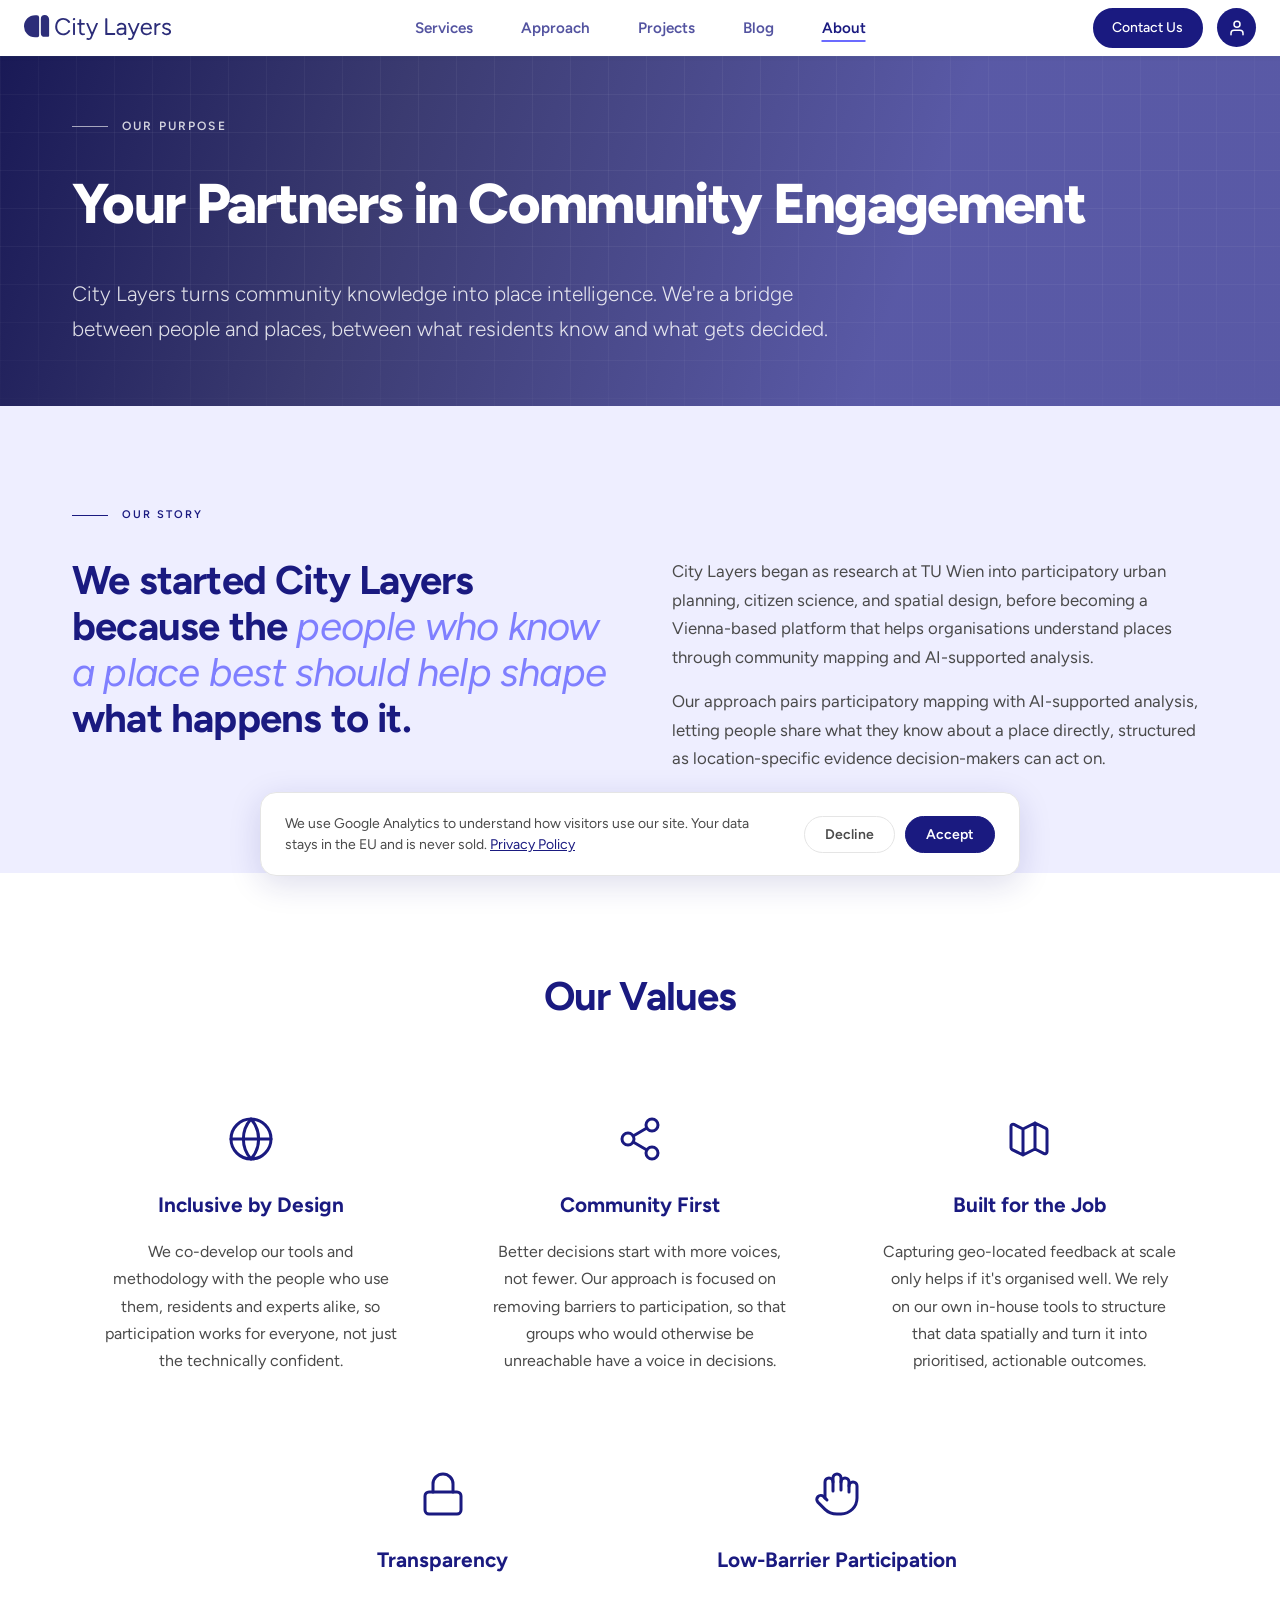
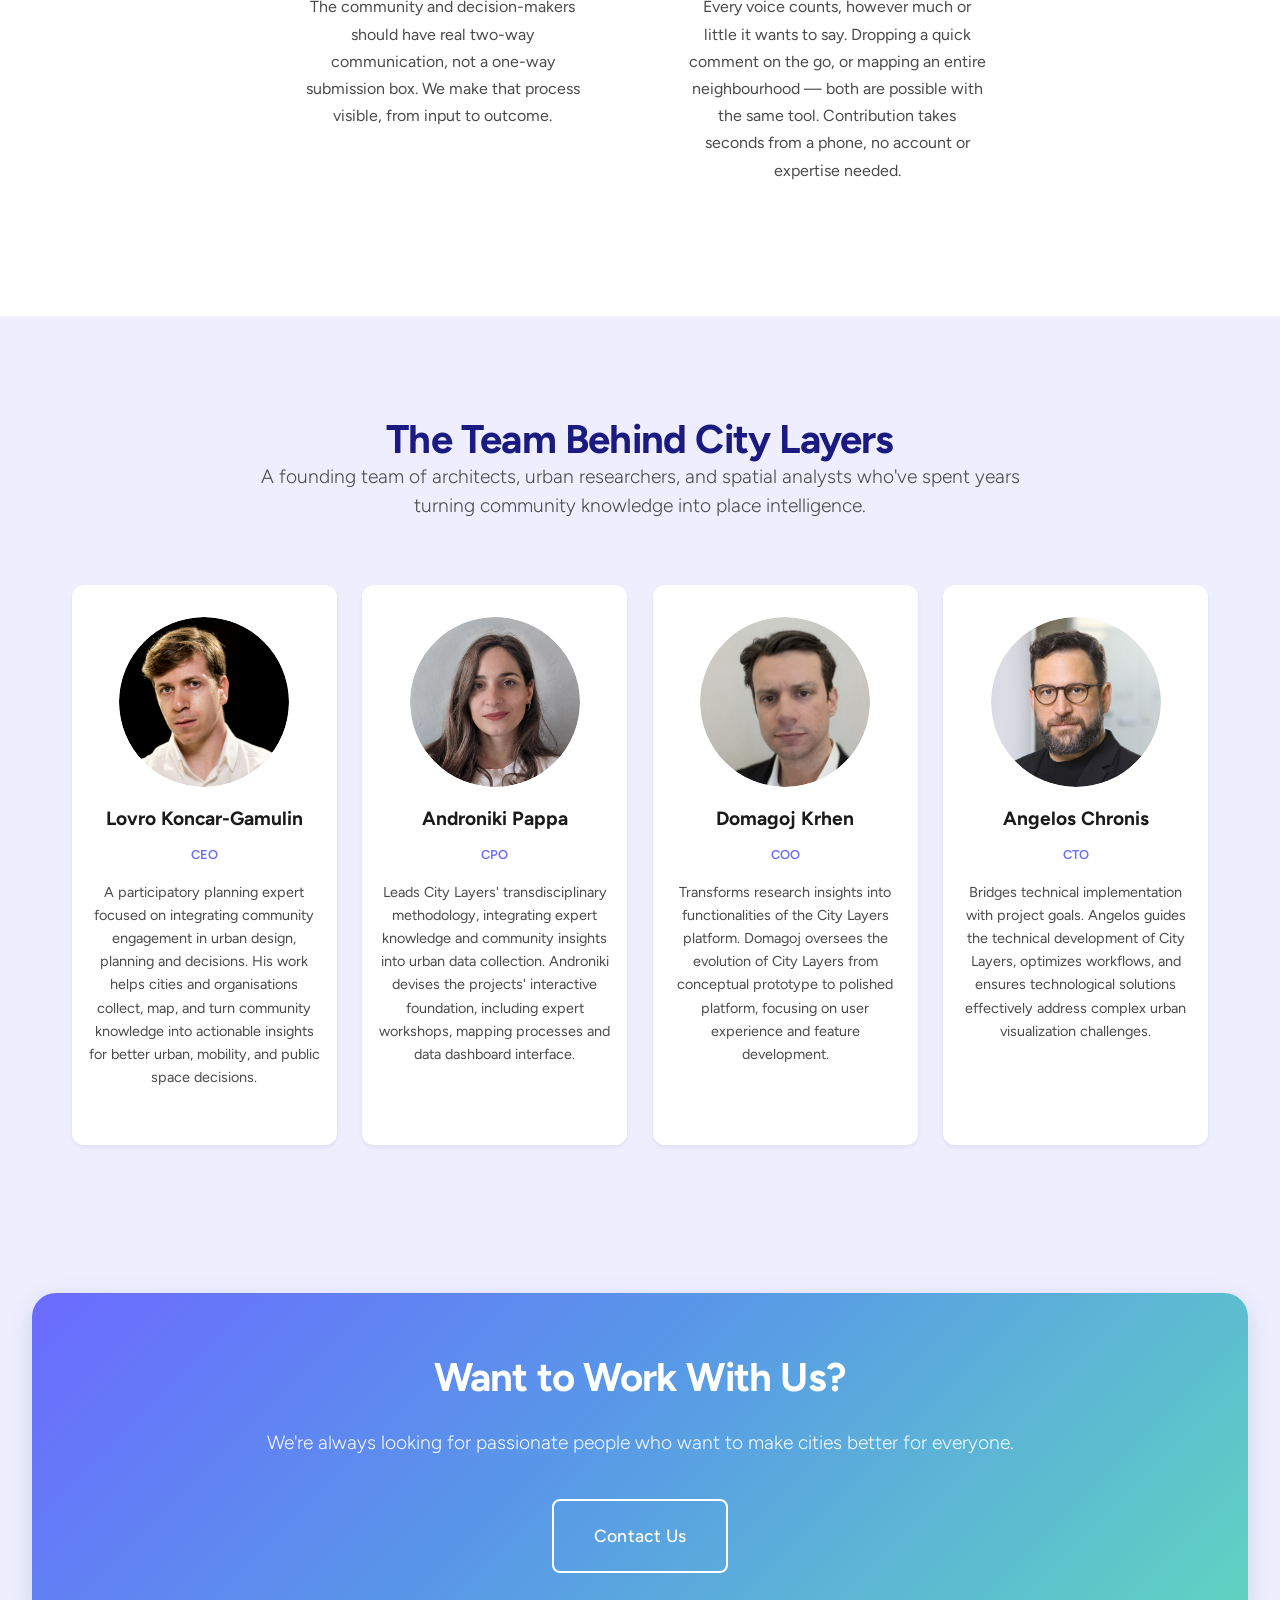
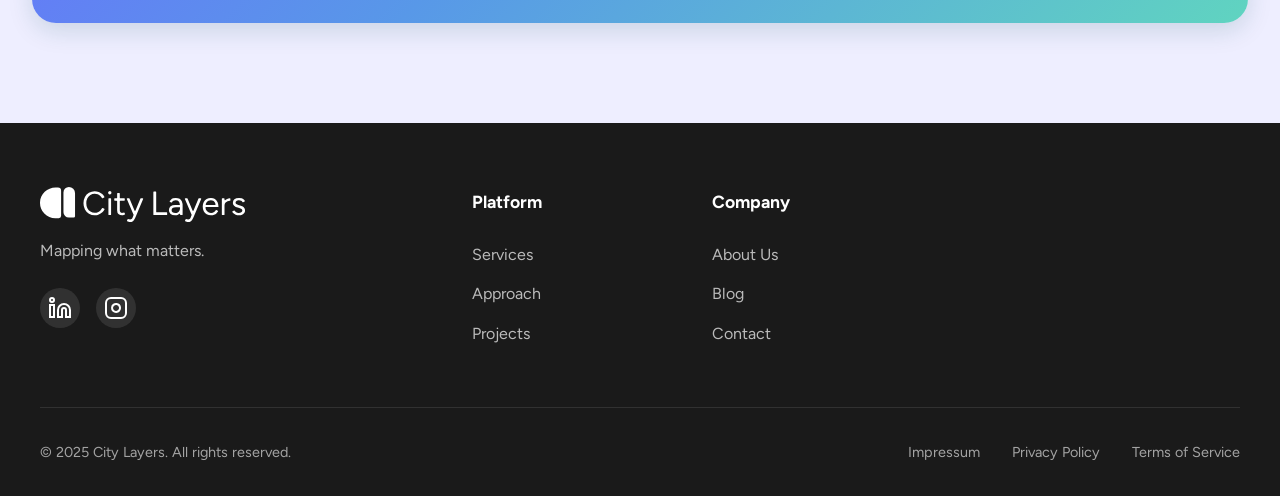
==== commit fb11ef90: "Update site" ====
--- a/about/index.html
+++ b/about/index.html
@@ -1,5 +1,72 @@
-<!DOCTYPE html><html lang="en" data-astro-cid-sckkx6r4> <head><!-- 
-    ---- COOCKIE BANNER ----     <script type="text/javascript" src="https://embeds.iubenda.com/widgets/e9171710-c61c-4e46-822a-50a0c7bf7a67.js"></script>
-    --><meta charset="UTF-8"><meta name="viewport" content="width=device-width, initial-scale=1.0"><title>About Us - City Layers</title><link rel="stylesheet" href="/styles.css"><link rel="stylesheet" href="/pages.css"><link href="https://fonts.googleapis.com/css2?family=Figtree:wght@300;400;500;600;700;800&family=Space+Grotesk:wght@300;400;500;600;700&display=swap" rel="stylesheet"><style>.nav-actions[data-astro-cid-sckkx6r4]{display:flex;align-items:center;gap:14px}.nav-contact-btn[data-astro-cid-sckkx6r4]{background:#1a1a80;color:#fff;padding:.4rem 1.1rem;border-radius:999px;font-size:.875rem;font-weight:500;text-decoration:none;border:2px solid #1A1A80;transition:all .2s ease;white-space:nowrap}.nav-contact-btn[data-astro-cid-sckkx6r4]:hover{background:#fff;color:#1a1a80;box-shadow:0 4px 15px #0000004d}.nav-login-btn[data-astro-cid-sckkx6r4]{background:#1a1a80;color:#fff;width:39px;height:39px;border-radius:50%;text-decoration:none;border:none;transition:all .2s ease;display:flex;align-items:center;justify-content:center;flex-shrink:0}.nav-login-btn[data-astro-cid-sckkx6r4]:hover{background:#fff;color:#1a1a80;box-shadow:0 4px 15px #0000004d}@media(max-width:768px){.nav-contact-btn[data-astro-cid-sckkx6r4]{padding:.3rem .7rem;font-size:.75rem}.nav-login-btn[data-astro-cid-sckkx6r4]{width:32px;height:32px}.nav-login-btn[data-astro-cid-sckkx6r4] svg[data-astro-cid-sckkx6r4]{width:14px;height:14px}.nav-menu[data-astro-cid-sckkx6r4]{position:absolute;top:100%;left:0;right:0;background:#fff;flex-direction:column;padding:1rem;box-shadow:0 8px 16px #0000001a;display:none}.nav-menu[data-astro-cid-sckkx6r4].active{display:flex}}
+<!DOCTYPE html><html lang="en" data-astro-cid-sckkx6r4> <head><meta charset="UTF-8"><meta name="viewport" content="width=device-width, initial-scale=1.0"><title>About City Layers — Our Team &amp; Story</title><meta name="description" content="City Layers was founded to bridge the gap between community knowledge and urban decision-making. Meet the team behind the platform."><link rel="stylesheet" href="/styles.css"><link rel="stylesheet" href="/pages.css"><!-- Organization schema — paste inside <head> in Layout.astro --><!-- TODO: Update logo URL to GCP-hosted URL after migration (currently placeholder) --><script type="application/ld+json">
+        {
+        "@context": "https://schema.org",
+        "@type": "Organization",
+        "name": "City Layers",
+        "url": "https://citylayers.eu",
+        "logo": "https://citylayers.eu/logo.svg",
+        "description": "City Layers is a map-based community engagement platform that helps organisations involve communities in urban design, planning, and decisions about places.",
+        "foundingDate": "2026",
+        "foundingLocation": {
+            "@type": "Place",
+            "name": "Vienna, Austria"
+        },
+        "areaServed": "Europe",
+        "sameAs": [
+            "https://www.linkedin.com/company/city-layers",
+            "https://www.instagram.com/city.layers/"
+        ],
+        "contactPoint": {
+            "@type": "ContactPoint",
+            "email": "info@citylayers.eu",
+            "contactType": "customer support"
+        }
+        }
+    </script><!-- Google Analytics — only loads after cookie consent --><script id="ga-script" type="text/plain" data-consent="analytics">
+        window.dataLayer = window.dataLayer || [];
+        function gtag(){dataLayer.push(arguments);}
+        gtag('js', new Date());
+        gtag('config', 'G-XXXXXXXXXX');
+    </script><style>@font-face{font-family:Figtree;src:url(/fonts/Figtree-VariableFont_wght.ttf) format("truetype");font-weight:100 900;font-style:normal;font-display:swap}@font-face{font-family:Figtree;src:url(/fonts/Figtree-Italic-VariableFont_wght.ttf) format("truetype");font-weight:100 900;font-style:italic;font-display:swap}.nav-actions[data-astro-cid-sckkx6r4]{display:flex;align-items:center;gap:14px}.nav-contact-btn[data-astro-cid-sckkx6r4]{background:#1a1a80;color:#fff;padding:.4rem 1.1rem;border-radius:999px;font-size:.875rem;font-weight:500;text-decoration:none;border:2px solid #1A1A80;transition:all .2s ease;white-space:nowrap}.nav-contact-btn[data-astro-cid-sckkx6r4]:hover{background:#fff;color:#1a1a80;box-shadow:0 4px 15px #0000004d}.nav-login-btn[data-astro-cid-sckkx6r4]{background:#1a1a80;color:#fff;width:39px;height:39px;border-radius:50%;text-decoration:none;border:none;transition:all .2s ease;display:flex;align-items:center;justify-content:center;flex-shrink:0}.nav-login-btn[data-astro-cid-sckkx6r4]:hover{background:#fff;color:#1a1a80;box-shadow:0 4px 15px #0000004d}@media(max-width:768px){.nav-contact-btn[data-astro-cid-sckkx6r4]{padding:.3rem .7rem;font-size:.75rem}.nav-login-btn[data-astro-cid-sckkx6r4]{width:32px;height:32px}.nav-login-btn[data-astro-cid-sckkx6r4] svg[data-astro-cid-sckkx6r4]{width:14px;height:14px}.nav-menu[data-astro-cid-sckkx6r4]{position:absolute;top:100%;left:0;right:0;background:#fff;flex-direction:column;padding:1rem;box-shadow:0 8px 16px #0000001a;display:none}.nav-menu[data-astro-cid-sckkx6r4].active{display:flex}}
 .story-grid[data-astro-cid-kh7btl4r]{display:grid;grid-template-columns:1fr 1fr;gap:64px;align-items:start}.story-intro[data-astro-cid-kh7btl4r] .section-title[data-astro-cid-kh7btl4r] em[data-astro-cid-kh7btl4r]{font-style:italic;font-weight:400;color:#6b6bffd9}.story-eyebrow[data-astro-cid-kh7btl4r]{font-size:11px;font-weight:600;letter-spacing:.18em;text-transform:uppercase;color:var(--primary-color);display:flex;align-items:center;gap:14px;margin-bottom:32px}.story-eyebrow[data-astro-cid-kh7btl4r]:before{content:"";display:block;width:36px;height:1px;background:var(--primary-color)}.story-intro[data-astro-cid-kh7btl4r] .section-title[data-astro-cid-kh7btl4r]{text-align:left;margin:0}.story-lede[data-astro-cid-kh7btl4r] p[data-astro-cid-kh7btl4r]{font-size:1.05rem;color:var(--text-medium);line-height:1.7;text-align:left;margin:0 0 1rem}.story-lede[data-astro-cid-kh7btl4r] p[data-astro-cid-kh7btl4r]:last-child{margin-bottom:0}@media(max-width:900px){.story-grid[data-astro-cid-kh7btl4r]{grid-template-columns:1fr;gap:32px}}.team-grid[data-astro-cid-kh7btl4r]{display:grid;grid-template-columns:repeat(4,1fr);gap:1.6rem}.team-grid[data-astro-cid-kh7btl4r] a[data-astro-cid-kh7btl4r]{display:block;height:100%}.team-member[data-astro-cid-kh7btl4r]{height:100%;display:flex;flex-direction:column;text-align:center;transition:transform .2s ease;cursor:pointer}.team-member[data-astro-cid-kh7btl4r]:hover{transform:translateY(-4px)}.member-photo[data-astro-cid-kh7btl4r]{width:170px;height:170px;margin:0 auto 1rem;border-radius:50%;overflow:hidden}.member-name[data-astro-cid-kh7btl4r]{font-size:1.2rem}.member-role[data-astro-cid-kh7btl4r]{font-size:.8rem;color:var(--accent-purple)}.member-bio[data-astro-cid-kh7btl4r]{font-size:.9rem}@media(max-width:900px){.team-grid[data-astro-cid-kh7btl4r]{grid-template-columns:repeat(2,1fr)}}@media(max-width:480px){.team-grid[data-astro-cid-kh7btl4r]{grid-template-columns:1fr}}.value-svg[data-astro-cid-kh7btl4r]{width:48px;height:48px;display:block;margin:0 auto 1.5rem}.value-icon[data-astro-cid-kh7btl4r]{display:flex;justify-content:center;margin-bottom:1rem}.values-grid[data-astro-cid-kh7btl4r]{display:grid;grid-template-columns:repeat(3,1fr);gap:2rem}.values-grid-bottom[data-astro-cid-kh7btl4r]{grid-column:1 / -1;display:grid;grid-template-columns:repeat(2,1fr);gap:2rem;max-width:66.66%;margin:0 auto}
-</style></head> <body data-astro-cid-sckkx6r4> <nav class="nav" data-astro-cid-sckkx6r4> <div class="nav-container" data-astro-cid-sckkx6r4> <a href="/" class="logo" data-astro-cid-sckkx6r4> <img src="/logo.svg" alt="City Layers" class="logo-img" data-astro-cid-sckkx6r4> </a> <ul class="nav-menu" id="navMenu" data-astro-cid-sckkx6r4> <li data-astro-cid-sckkx6r4><a href="/services" class="nav-link " data-astro-cid-sckkx6r4>Services</a></li> <li data-astro-cid-sckkx6r4><a href="/approach" class="nav-link " data-astro-cid-sckkx6r4>Approach</a></li> <li data-astro-cid-sckkx6r4><a href="/projects" class="nav-link " data-astro-cid-sckkx6r4>Projects</a></li> <li data-astro-cid-sckkx6r4><a href="/blog" class="nav-link " data-astro-cid-sckkx6r4>Blog</a></li> <li data-astro-cid-sckkx6r4><a href="/about" class="nav-link active" data-astro-cid-sckkx6r4>About</a></li> </ul> <div class="nav-actions" data-astro-cid-sckkx6r4> <a href="/contact" class="nav-contact-btn" data-astro-cid-sckkx6r4>Contact Us</a> <a href="https://campaigns.citylayers.eu/" class="nav-login-btn" title="Client Login" target="_blank" rel="noopener noreferrer" data-astro-cid-sckkx6r4> <svg xmlns="http://www.w3.org/2000/svg" width="18" height="18" viewBox="0 0 24 24" fill="none" stroke="currentColor" stroke-width="2" stroke-linecap="round" stroke-linejoin="round" data-astro-cid-sckkx6r4> <path d="M20 21v-2a4 4 0 0 0-4-4H8a4 4 0 0 0-4 4v2" data-astro-cid-sckkx6r4></path> <circle cx="12" cy="7" r="4" data-astro-cid-sckkx6r4></circle> </svg> </a> <button class="nav-toggle" id="navToggle" data-astro-cid-sckkx6r4> <span data-astro-cid-sckkx6r4></span> <span data-astro-cid-sckkx6r4></span> <span data-astro-cid-sckkx6r4></span> </button> </div> </div> </nav>  <section class="page-hero" data-astro-cid-kh7btl4r> <div class="container" data-astro-cid-kh7btl4r> <div class="page-eyebrow" data-astro-cid-kh7btl4r>Our Purpose</div> <h1 class="page-title" data-astro-cid-kh7btl4r>Your Partners in Community Engagement</h1> <p class="page-subtitle" data-astro-cid-kh7btl4r>City Layers turns community knowledge into place intelligence. We're a bridge between people and places, between what residents know and what gets decided.</p> </div> </section> <section class="our-story" data-astro-cid-kh7btl4r> <div class="container" data-astro-cid-kh7btl4r> <span class="story-eyebrow" data-astro-cid-kh7btl4r>Our Story</span> <div class="story-grid" data-astro-cid-kh7btl4r> <div class="story-intro" data-astro-cid-kh7btl4r> <h2 class="section-title" data-astro-cid-kh7btl4r>We started City Layers because the <em data-astro-cid-kh7btl4r>people who know a place best should help shape</em> what happens to it.</h2> </div> <div class="story-lede" data-astro-cid-kh7btl4r> <p data-astro-cid-kh7btl4r>City Layers began as research at TU Wien into participatory urban planning, citizen science, and spatial design, before becoming a Vienna-based platform that helps organisations understand places through community mapping and AI-supported analysis.</p> <p data-astro-cid-kh7btl4r>Our approach pairs participatory mapping with AI-supported analysis, letting people share what they know about a place directly, structured as location-specific evidence decision-makers can act on.</p> </div> </div> </div> </section> <section class="values-section" data-astro-cid-kh7btl4r> <div class="container" data-astro-cid-kh7btl4r> <h2 class="section-title text-center" data-astro-cid-kh7btl4r>Our Values</h2> <div class="values-grid" data-astro-cid-kh7btl4r> <div class="value-card" data-astro-cid-kh7btl4r> <svg class="value-svg" viewBox="0 0 24 24" fill="none" stroke="var(--primary-color)" stroke-width="1.5" stroke-linecap="round" stroke-linejoin="round" data-astro-cid-kh7btl4r><circle cx="12" cy="12" r="10" data-astro-cid-kh7btl4r></circle><path d="M2 12h20M12 2a15 15 0 0 1 0 20M12 2a15 15 0 0 0 0 20" data-astro-cid-kh7btl4r></path></svg> <h3 data-astro-cid-kh7btl4r>Inclusive by Design</h3> <p data-astro-cid-kh7btl4r>We co-develop our tools and methodology with the people who use them, residents and experts alike, so participation works for everyone, not just the technically confident.</p> </div> <div class="value-card" data-astro-cid-kh7btl4r> <svg class="value-svg" viewBox="0 0 24 24" fill="none" stroke="var(--primary-color)" stroke-width="1.5" stroke-linecap="round" stroke-linejoin="round" data-astro-cid-kh7btl4r><circle cx="18" cy="5" r="3" data-astro-cid-kh7btl4r></circle><circle cx="6" cy="12" r="3" data-astro-cid-kh7btl4r></circle><circle cx="18" cy="19" r="3" data-astro-cid-kh7btl4r></circle><line x1="8.59" y1="13.51" x2="15.42" y2="17.49" data-astro-cid-kh7btl4r></line><line x1="15.41" y1="6.51" x2="8.59" y2="10.49" data-astro-cid-kh7btl4r></line></svg> <h3 data-astro-cid-kh7btl4r>Community First</h3> <p data-astro-cid-kh7btl4r>Better decisions start with more voices, not fewer. Our approach is focused on removing barriers to participation, so that groups who would otherwise be unreachable have a voice in decisions.</p> </div> <div class="value-card" data-astro-cid-kh7btl4r> <svg class="value-svg" viewBox="0 0 24 24" fill="none" stroke="var(--primary-color)" stroke-width="1.5" stroke-linecap="round" stroke-linejoin="round" data-astro-cid-kh7btl4r><path d="M9 20l-5.447-2.724A1 1 0 0 1 3 16.382V5.618a1 1 0 0 1 1.447-.894L9 7m0 13l6-3m-6 3V7m6 10l4.553 2.276A1 1 0 0 0 21 18.382V7.618a1 1 0 0 0-.553-.894L15 4m0 13V4m0 0L9 7" data-astro-cid-kh7btl4r></path></svg> <h3 data-astro-cid-kh7btl4r>Built for the Job</h3> <p data-astro-cid-kh7btl4r>Capturing geo-located feedback at scale only helps if it's organised well. We rely on our own in-house tools to structure that data spatially and turn it into prioritised, actionable outcomes.</p> </div> <div class="values-grid-bottom" data-astro-cid-kh7btl4r> <div class="value-card" data-astro-cid-kh7btl4r> <svg class="value-svg" viewBox="0 0 24 24" fill="none" stroke="var(--primary-color)" stroke-width="1.5" stroke-linecap="round" stroke-linejoin="round" data-astro-cid-kh7btl4r><rect x="3" y="11" width="18" height="11" rx="2" data-astro-cid-kh7btl4r></rect><path d="M7 11V7a5 5 0 0 1 10 0v4" data-astro-cid-kh7btl4r></path></svg> <h3 data-astro-cid-kh7btl4r>Transparency</h3> <p data-astro-cid-kh7btl4r>The community and decision-makers should have real two-way communication, not a one-way submission box. We make that process visible, from input to outcome.</p> </div> <div class="value-card" data-astro-cid-kh7btl4r> <svg class="value-svg" viewBox="0 0 24 24" fill="none" stroke="var(--primary-color)" stroke-width="1.5" stroke-linecap="round" stroke-linejoin="round" data-astro-cid-kh7btl4r><path d="M18 11V6a2 2 0 0 0-2-2 2 2 0 0 0-2 2v0" data-astro-cid-kh7btl4r></path><path d="M14 10V4a2 2 0 0 0-2-2 2 2 0 0 0-2 2v2" data-astro-cid-kh7btl4r></path><path d="M10 10.5V6a2 2 0 0 0-2-2 2 2 0 0 0-2 2v8" data-astro-cid-kh7btl4r></path><path d="M18 8a2 2 0 1 1 4 0v6a8 8 0 0 1-8 8h-2c-2.8 0-4.5-.86-5.99-2.34l-3.6-3.6a2 2 0 0 1 2.83-2.82L7 15" data-astro-cid-kh7btl4r></path></svg> <h3 data-astro-cid-kh7btl4r>Low-Barrier Participation</h3> <p data-astro-cid-kh7btl4r>Every voice counts, however much or little it wants to say. Dropping a quick comment on the go, or mapping an entire neighbourhood — both are possible with the same tool. Contribution takes seconds from a phone, no account or expertise needed.</p> </div> </div> </div> </div> </section> <section class="team-section" id="team" data-astro-cid-kh7btl4r> <div class="container" data-astro-cid-kh7btl4r> <h2 class="section-title text-center" data-astro-cid-kh7btl4r>The Team Behind City Layers</h2> <p class="section-description text-center" data-astro-cid-kh7btl4r>A founding team of architects, urban researchers, and spatial analysts who've spent years</p> <p class="section-description text-center" data-astro-cid-kh7btl4r>turning community knowledge into place intelligence.</p> <div class="team-grid" data-astro-cid-kh7btl4r> <a href="https://www.linkedin.com/in/lovro-koncar-gamulin/" target="_blank" rel="noopener noreferrer" style="text-decoration: none; color: inherit;" data-astro-cid-kh7btl4r> <div class="team-member" data-astro-cid-kh7btl4r> <div class="member-photo" data-astro-cid-kh7btl4r> <img src="/media/directus/e0da8eda-fbba-486f-b9e1-928082a62981.jpg" alt="Lovro Koncar-Gamulin" style="width: 100%; height: 100%; object-fit: cover; border-radius: 50%;" data-astro-cid-kh7btl4r> </div> <h3 class="member-name" data-astro-cid-kh7btl4r>Lovro Koncar-Gamulin</h3> <p class="member-role" data-astro-cid-kh7btl4r>CEO</p> <p class="member-bio" data-astro-cid-kh7btl4r>A participatory planning expert focused on integrating community engagement in urban design, planning and decisions. His work helps cities and organisations collect, map, and turn community knowledge into actionable insights for better urban, mobility, and public space decisions.</p> </div> </a><a href="https://www.linkedin.com/in/androniki-pappa/" target="_blank" rel="noopener noreferrer" style="text-decoration: none; color: inherit;" data-astro-cid-kh7btl4r> <div class="team-member" data-astro-cid-kh7btl4r> <div class="member-photo" data-astro-cid-kh7btl4r> <img src="/media/directus/01ef7581-3f5c-4105-92b3-f33d2294297f.jpg" alt="Androniki Pappa" style="width: 100%; height: 100%; object-fit: cover; border-radius: 50%;" data-astro-cid-kh7btl4r> </div> <h3 class="member-name" data-astro-cid-kh7btl4r>Androniki Pappa</h3> <p class="member-role" data-astro-cid-kh7btl4r>CPO</p> <p class="member-bio" data-astro-cid-kh7btl4r>Leads City Layers&#39; transdisciplinary methodology, integrating expert knowledge and community insights into urban data collection. Androniki devises the projects&#39; interactive foundation, including expert workshops, mapping processes and data dashboard interface. </p> </div> </a><a href="https://www.linkedin.com/in/domagoj-krhen/" target="_blank" rel="noopener noreferrer" style="text-decoration: none; color: inherit;" data-astro-cid-kh7btl4r> <div class="team-member" data-astro-cid-kh7btl4r> <div class="member-photo" data-astro-cid-kh7btl4r> <img src="/media/directus/ca02a9b4-415e-416c-8a6f-26a73e5734d4.jpg" alt="Domagoj Krhen" style="width: 100%; height: 100%; object-fit: cover; border-radius: 50%;" data-astro-cid-kh7btl4r> </div> <h3 class="member-name" data-astro-cid-kh7btl4r>Domagoj Krhen</h3> <p class="member-role" data-astro-cid-kh7btl4r>COO</p> <p class="member-bio" data-astro-cid-kh7btl4r>Transforms research insights into functionalities of the City Layers platform. Domagoj oversees the evolution of City Layers from conceptual prototype to polished platform, focusing on user experience and feature development. </p> </div> </a><a href="https://www.linkedin.com/in/angeloschronis/" target="_blank" rel="noopener noreferrer" style="text-decoration: none; color: inherit;" data-astro-cid-kh7btl4r> <div class="team-member" data-astro-cid-kh7btl4r> <div class="member-photo" data-astro-cid-kh7btl4r> <img src="/media/directus/edfbfb48-6916-4d77-abc0-fa4020a5e365.jpg" alt="Angelos Chronis" style="width: 100%; height: 100%; object-fit: cover; border-radius: 50%;" data-astro-cid-kh7btl4r> </div> <h3 class="member-name" data-astro-cid-kh7btl4r>Angelos Chronis</h3> <p class="member-role" data-astro-cid-kh7btl4r>CTO</p> <p class="member-bio" data-astro-cid-kh7btl4r>Bridges technical implementation with project goals. Angelos guides the technical development of City Layers, optimizes workflows, and ensures technological solutions effectively address complex urban visualization challenges. </p> </div> </a> </div> </div> </section> <section class="cta-section" data-astro-cid-kh7btl4r> <div class="container" data-astro-cid-kh7btl4r> <h2 data-astro-cid-kh7btl4r>Want to Work With Us?</h2> <p data-astro-cid-kh7btl4r>We're always looking for passionate people who want to make cities better for everyone.</p> <div class="cta-buttons" data-astro-cid-kh7btl4r> <a href="/contact" class="btn btn-outline btn-large" data-astro-cid-kh7btl4r> Contact Us </a> </div> </div> </section>  <footer class="footer" data-astro-cid-sckkx6r4> <div class="footer-container" data-astro-cid-sckkx6r4> <div class="footer-column" data-astro-cid-sckkx6r4> <div class="footer-logo" data-astro-cid-sckkx6r4> <img src="/logo.svg" class="footer-logo-img" data-astro-cid-sckkx6r4> </div> <p class="footer-description" data-astro-cid-sckkx6r4>Mapping what matters.</p> <div class="social-links" data-astro-cid-sckkx6r4> <div class="social-links" data-astro-cid-sckkx6r4> <a href="https://www.linkedin.com/company/city-layers" target="_blank" rel="noopener noreferrer" class="social-link" aria-label="LinkedIn" data-astro-cid-sckkx6r4><svg width="24" height="24" viewBox="0 0 24 24" fill="none" stroke="currentColor" stroke-width="2" data-astro-cid-sckkx6r4><path d="M16 8a6 6 0 0 1 6 6v7h-4v-7a2 2 0 0 0-2-2 2 2 0 0 0-2 2v7h-4v-7a6 6 0 0 1 6-6z" data-astro-cid-sckkx6r4></path><rect x="2" y="9" width="4" height="12" data-astro-cid-sckkx6r4></rect><circle cx="4" cy="4" r="2" data-astro-cid-sckkx6r4></circle></svg></a> <a href="https://www.instagram.com/city.layers/" target="_blank" rel="noopener noreferrer" class="social-link" aria-label="Instagram" data-astro-cid-sckkx6r4><svg width="24" height="24" viewBox="0 0 24 24" fill="none" stroke="currentColor" stroke-width="2" data-astro-cid-sckkx6r4><rect x="2" y="2" width="20" height="20" rx="5" ry="5" data-astro-cid-sckkx6r4></rect><path d="M16 11.37A4 4 0 1 1 12.63 8 4 4 0 0 1 16 11.37z" data-astro-cid-sckkx6r4></path><line x1="17.5" y1="6.5" x2="17.51" y2="6.5" data-astro-cid-sckkx6r4></line></svg></a> </div> </div> </div> <div class="footer-column" data-astro-cid-sckkx6r4> <h4 data-astro-cid-sckkx6r4>Platform</h4> <ul class="footer-links" data-astro-cid-sckkx6r4> <li data-astro-cid-sckkx6r4><a href="/services" data-astro-cid-sckkx6r4>Services</a></li> <li data-astro-cid-sckkx6r4><a href="/approach" data-astro-cid-sckkx6r4>Approach</a></li> <li data-astro-cid-sckkx6r4><a href="/projects" data-astro-cid-sckkx6r4>Projects</a></li> </ul> </div> <div class="footer-column" data-astro-cid-sckkx6r4> <h4 data-astro-cid-sckkx6r4>Company</h4> <ul class="footer-links" data-astro-cid-sckkx6r4> <li data-astro-cid-sckkx6r4><a href="/about" data-astro-cid-sckkx6r4>About Us</a></li> <li data-astro-cid-sckkx6r4><a href="/blog" data-astro-cid-sckkx6r4>Blog</a></li> <li data-astro-cid-sckkx6r4><a href="/contact" data-astro-cid-sckkx6r4>Contact</a></li> </ul> </div>  </div> <div class="footer-bottom" data-astro-cid-sckkx6r4> <p data-astro-cid-sckkx6r4>&copy; 2025 City Layers. All rights reserved.</p> <div class="footer-legal" data-astro-cid-sckkx6r4> <a href="/impressum" data-astro-cid-sckkx6r4>Impressum</a> <a href="/privacy" data-astro-cid-sckkx6r4>Privacy Policy</a> <a href="/terms" data-astro-cid-sckkx6r4>Terms of Service</a> </div> </div> </footer> <script src="/script.js"></script> <!-- Floating Contact Button & Login --> </body> </html>+</style></head> <body data-astro-cid-sckkx6r4> <nav class="nav" data-astro-cid-sckkx6r4> <div class="nav-container" data-astro-cid-sckkx6r4> <a href="/" class="logo" data-astro-cid-sckkx6r4> <img src="/logo.svg" alt="City Layers" class="logo-img" data-astro-cid-sckkx6r4> </a> <ul class="nav-menu" id="navMenu" data-astro-cid-sckkx6r4> <li data-astro-cid-sckkx6r4><a href="/services" class="nav-link " data-astro-cid-sckkx6r4>Services</a></li> <li data-astro-cid-sckkx6r4><a href="/approach" class="nav-link " data-astro-cid-sckkx6r4>Approach</a></li> <li data-astro-cid-sckkx6r4><a href="/projects" class="nav-link " data-astro-cid-sckkx6r4>Projects</a></li> <li data-astro-cid-sckkx6r4><a href="/blog" class="nav-link " data-astro-cid-sckkx6r4>Blog</a></li> <li data-astro-cid-sckkx6r4><a href="/about" class="nav-link active" data-astro-cid-sckkx6r4>About</a></li> </ul> <div class="nav-actions" data-astro-cid-sckkx6r4> <a href="/contact" class="nav-contact-btn" data-astro-cid-sckkx6r4>Contact Us</a> <a href="https://campaigns.citylayers.eu/" class="nav-login-btn" title="Client Login" target="_blank" rel="noopener noreferrer" data-astro-cid-sckkx6r4> <svg xmlns="http://www.w3.org/2000/svg" width="18" height="18" viewBox="0 0 24 24" fill="none" stroke="currentColor" stroke-width="2" stroke-linecap="round" stroke-linejoin="round" data-astro-cid-sckkx6r4> <path d="M20 21v-2a4 4 0 0 0-4-4H8a4 4 0 0 0-4 4v2" data-astro-cid-sckkx6r4></path> <circle cx="12" cy="7" r="4" data-astro-cid-sckkx6r4></circle> </svg> </a> <button class="nav-toggle" id="navToggle" data-astro-cid-sckkx6r4> <span data-astro-cid-sckkx6r4></span> <span data-astro-cid-sckkx6r4></span> <span data-astro-cid-sckkx6r4></span> </button> </div> </div> </nav>  <section class="page-hero" data-astro-cid-kh7btl4r> <div class="container" data-astro-cid-kh7btl4r> <div class="page-eyebrow" data-astro-cid-kh7btl4r>Our Purpose</div> <h1 class="page-title" data-astro-cid-kh7btl4r>Your Partners in Community Engagement</h1> <p class="page-subtitle" data-astro-cid-kh7btl4r>City Layers turns community knowledge into place intelligence. We're a bridge between people and places, between what residents know and what gets decided.</p> </div> </section> <section class="our-story" data-astro-cid-kh7btl4r> <div class="container" data-astro-cid-kh7btl4r> <span class="story-eyebrow" data-astro-cid-kh7btl4r>Our Story</span> <div class="story-grid" data-astro-cid-kh7btl4r> <div class="story-intro" data-astro-cid-kh7btl4r> <h2 class="section-title" data-astro-cid-kh7btl4r>We started City Layers because the <em data-astro-cid-kh7btl4r>people who know a place best should help shape</em> what happens to it.</h2> </div> <div class="story-lede" data-astro-cid-kh7btl4r> <p data-astro-cid-kh7btl4r>City Layers began as research at TU Wien into participatory urban planning, citizen science, and spatial design, before becoming a Vienna-based platform that helps organisations understand places through community mapping and AI-supported analysis.</p> <p data-astro-cid-kh7btl4r>Our approach pairs participatory mapping with AI-supported analysis, letting people share what they know about a place directly, structured as location-specific evidence decision-makers can act on.</p> </div> </div> </div> </section> <section class="values-section" data-astro-cid-kh7btl4r> <div class="container" data-astro-cid-kh7btl4r> <h2 class="section-title text-center" data-astro-cid-kh7btl4r>Our Values</h2> <div class="values-grid" data-astro-cid-kh7btl4r> <div class="value-card" data-astro-cid-kh7btl4r> <svg class="value-svg" viewBox="0 0 24 24" fill="none" stroke="var(--primary-color)" stroke-width="1.5" stroke-linecap="round" stroke-linejoin="round" data-astro-cid-kh7btl4r><circle cx="12" cy="12" r="10" data-astro-cid-kh7btl4r></circle><path d="M2 12h20M12 2a15 15 0 0 1 0 20M12 2a15 15 0 0 0 0 20" data-astro-cid-kh7btl4r></path></svg> <h3 data-astro-cid-kh7btl4r>Inclusive by Design</h3> <p data-astro-cid-kh7btl4r>We co-develop our tools and methodology with the people who use them, residents and experts alike, so participation works for everyone, not just the technically confident.</p> </div> <div class="value-card" data-astro-cid-kh7btl4r> <svg class="value-svg" viewBox="0 0 24 24" fill="none" stroke="var(--primary-color)" stroke-width="1.5" stroke-linecap="round" stroke-linejoin="round" data-astro-cid-kh7btl4r><circle cx="18" cy="5" r="3" data-astro-cid-kh7btl4r></circle><circle cx="6" cy="12" r="3" data-astro-cid-kh7btl4r></circle><circle cx="18" cy="19" r="3" data-astro-cid-kh7btl4r></circle><line x1="8.59" y1="13.51" x2="15.42" y2="17.49" data-astro-cid-kh7btl4r></line><line x1="15.41" y1="6.51" x2="8.59" y2="10.49" data-astro-cid-kh7btl4r></line></svg> <h3 data-astro-cid-kh7btl4r>Community First</h3> <p data-astro-cid-kh7btl4r>Better decisions start with more voices, not fewer. Our approach is focused on removing barriers to participation, so that groups who would otherwise be unreachable have a voice in decisions.</p> </div> <div class="value-card" data-astro-cid-kh7btl4r> <svg class="value-svg" viewBox="0 0 24 24" fill="none" stroke="var(--primary-color)" stroke-width="1.5" stroke-linecap="round" stroke-linejoin="round" data-astro-cid-kh7btl4r><path d="M9 20l-5.447-2.724A1 1 0 0 1 3 16.382V5.618a1 1 0 0 1 1.447-.894L9 7m0 13l6-3m-6 3V7m6 10l4.553 2.276A1 1 0 0 0 21 18.382V7.618a1 1 0 0 0-.553-.894L15 4m0 13V4m0 0L9 7" data-astro-cid-kh7btl4r></path></svg> <h3 data-astro-cid-kh7btl4r>Built for the Job</h3> <p data-astro-cid-kh7btl4r>Capturing geo-located feedback at scale only helps if it's organised well. We rely on our own in-house tools to structure that data spatially and turn it into prioritised, actionable outcomes.</p> </div> <div class="values-grid-bottom" data-astro-cid-kh7btl4r> <div class="value-card" data-astro-cid-kh7btl4r> <svg class="value-svg" viewBox="0 0 24 24" fill="none" stroke="var(--primary-color)" stroke-width="1.5" stroke-linecap="round" stroke-linejoin="round" data-astro-cid-kh7btl4r><rect x="3" y="11" width="18" height="11" rx="2" data-astro-cid-kh7btl4r></rect><path d="M7 11V7a5 5 0 0 1 10 0v4" data-astro-cid-kh7btl4r></path></svg> <h3 data-astro-cid-kh7btl4r>Transparency</h3> <p data-astro-cid-kh7btl4r>The community and decision-makers should have real two-way communication, not a one-way submission box. We make that process visible, from input to outcome.</p> </div> <div class="value-card" data-astro-cid-kh7btl4r> <svg class="value-svg" viewBox="0 0 24 24" fill="none" stroke="var(--primary-color)" stroke-width="1.5" stroke-linecap="round" stroke-linejoin="round" data-astro-cid-kh7btl4r><path d="M18 11V6a2 2 0 0 0-2-2 2 2 0 0 0-2 2v0" data-astro-cid-kh7btl4r></path><path d="M14 10V4a2 2 0 0 0-2-2 2 2 0 0 0-2 2v2" data-astro-cid-kh7btl4r></path><path d="M10 10.5V6a2 2 0 0 0-2-2 2 2 0 0 0-2 2v8" data-astro-cid-kh7btl4r></path><path d="M18 8a2 2 0 1 1 4 0v6a8 8 0 0 1-8 8h-2c-2.8 0-4.5-.86-5.99-2.34l-3.6-3.6a2 2 0 0 1 2.83-2.82L7 15" data-astro-cid-kh7btl4r></path></svg> <h3 data-astro-cid-kh7btl4r>Low-Barrier Participation</h3> <p data-astro-cid-kh7btl4r>Every voice counts, however much or little it wants to say. Dropping a quick comment on the go, or mapping an entire neighbourhood — both are possible with the same tool. Contribution takes seconds from a phone, no account or expertise needed.</p> </div> </div> </div> </div> </section> <section class="team-section" id="team" data-astro-cid-kh7btl4r> <div class="container" data-astro-cid-kh7btl4r> <h2 class="section-title text-center" data-astro-cid-kh7btl4r>The Team Behind City Layers</h2> <p class="section-description text-center" data-astro-cid-kh7btl4r>A founding team of architects, urban researchers, and spatial analysts who've spent years</p> <p class="section-description text-center" data-astro-cid-kh7btl4r>turning community knowledge into place intelligence.</p> <div class="team-grid" data-astro-cid-kh7btl4r> <a href="https://www.linkedin.com/in/lovro-koncar-gamulin/" target="_blank" rel="noopener noreferrer" style="text-decoration: none; color: inherit;" data-astro-cid-kh7btl4r> <div class="team-member" data-astro-cid-kh7btl4r> <div class="member-photo" data-astro-cid-kh7btl4r> <img src="/media/directus/e0da8eda-fbba-486f-b9e1-928082a62981.jpg" alt="Lovro Koncar-Gamulin" style="width: 100%; height: 100%; object-fit: cover; border-radius: 50%;" data-astro-cid-kh7btl4r> </div> <h3 class="member-name" data-astro-cid-kh7btl4r>Lovro Koncar-Gamulin</h3> <p class="member-role" data-astro-cid-kh7btl4r>CEO</p> <p class="member-bio" data-astro-cid-kh7btl4r>A participatory planning expert focused on integrating community engagement in urban design, planning and decisions. His work helps cities and organisations collect, map, and turn community knowledge into actionable insights for better urban, mobility, and public space decisions.</p> </div> </a><a href="https://www.linkedin.com/in/androniki-pappa/" target="_blank" rel="noopener noreferrer" style="text-decoration: none; color: inherit;" data-astro-cid-kh7btl4r> <div class="team-member" data-astro-cid-kh7btl4r> <div class="member-photo" data-astro-cid-kh7btl4r> <img src="/media/directus/01ef7581-3f5c-4105-92b3-f33d2294297f.jpg" alt="Androniki Pappa" style="width: 100%; height: 100%; object-fit: cover; border-radius: 50%;" data-astro-cid-kh7btl4r> </div> <h3 class="member-name" data-astro-cid-kh7btl4r>Androniki Pappa</h3> <p class="member-role" data-astro-cid-kh7btl4r>CPO</p> <p class="member-bio" data-astro-cid-kh7btl4r>Leads City Layers&#39; transdisciplinary methodology, integrating expert knowledge and community insights into urban data collection. Androniki devises the projects&#39; interactive foundation, including expert workshops, mapping processes and data dashboard interface. </p> </div> </a><a href="https://www.linkedin.com/in/domagoj-krhen/" target="_blank" rel="noopener noreferrer" style="text-decoration: none; color: inherit;" data-astro-cid-kh7btl4r> <div class="team-member" data-astro-cid-kh7btl4r> <div class="member-photo" data-astro-cid-kh7btl4r> <img src="/media/directus/ca02a9b4-415e-416c-8a6f-26a73e5734d4.jpg" alt="Domagoj Krhen" style="width: 100%; height: 100%; object-fit: cover; border-radius: 50%;" data-astro-cid-kh7btl4r> </div> <h3 class="member-name" data-astro-cid-kh7btl4r>Domagoj Krhen</h3> <p class="member-role" data-astro-cid-kh7btl4r>COO</p> <p class="member-bio" data-astro-cid-kh7btl4r>Transforms research insights into functionalities of the City Layers platform. Domagoj oversees the evolution of City Layers from conceptual prototype to polished platform, focusing on user experience and feature development. </p> </div> </a><a href="https://www.linkedin.com/in/angeloschronis/" target="_blank" rel="noopener noreferrer" style="text-decoration: none; color: inherit;" data-astro-cid-kh7btl4r> <div class="team-member" data-astro-cid-kh7btl4r> <div class="member-photo" data-astro-cid-kh7btl4r> <img src="/media/directus/edfbfb48-6916-4d77-abc0-fa4020a5e365.jpg" alt="Angelos Chronis" style="width: 100%; height: 100%; object-fit: cover; border-radius: 50%;" data-astro-cid-kh7btl4r> </div> <h3 class="member-name" data-astro-cid-kh7btl4r>Angelos Chronis</h3> <p class="member-role" data-astro-cid-kh7btl4r>CTO</p> <p class="member-bio" data-astro-cid-kh7btl4r>Bridges technical implementation with project goals. Angelos guides the technical development of City Layers, optimizes workflows, and ensures technological solutions effectively address complex urban visualization challenges. </p> </div> </a> </div> </div> </section> <section class="cta-section" data-astro-cid-kh7btl4r> <div class="container" data-astro-cid-kh7btl4r> <h2 data-astro-cid-kh7btl4r>Want to Work With Us?</h2> <p data-astro-cid-kh7btl4r>We're always looking for passionate people who want to make cities better for everyone.</p> <div class="cta-buttons" data-astro-cid-kh7btl4r> <a href="/contact" class="btn btn-outline btn-large" data-astro-cid-kh7btl4r> Contact Us </a> </div> </div> </section>  <footer class="footer" data-astro-cid-sckkx6r4> <div class="footer-container" data-astro-cid-sckkx6r4> <div class="footer-column" data-astro-cid-sckkx6r4> <div class="footer-logo" data-astro-cid-sckkx6r4> <img src="/logo.svg" class="footer-logo-img" data-astro-cid-sckkx6r4> </div> <p class="footer-description" data-astro-cid-sckkx6r4>Mapping what matters.</p> <div class="social-links" data-astro-cid-sckkx6r4> <div class="social-links" data-astro-cid-sckkx6r4> <a href="https://www.linkedin.com/company/city-layers" target="_blank" rel="noopener noreferrer" class="social-link" aria-label="LinkedIn" data-astro-cid-sckkx6r4><svg width="24" height="24" viewBox="0 0 24 24" fill="none" stroke="currentColor" stroke-width="2" data-astro-cid-sckkx6r4><path d="M16 8a6 6 0 0 1 6 6v7h-4v-7a2 2 0 0 0-2-2 2 2 0 0 0-2 2v7h-4v-7a6 6 0 0 1 6-6z" data-astro-cid-sckkx6r4></path><rect x="2" y="9" width="4" height="12" data-astro-cid-sckkx6r4></rect><circle cx="4" cy="4" r="2" data-astro-cid-sckkx6r4></circle></svg></a> <a href="https://www.instagram.com/city.layers/" target="_blank" rel="noopener noreferrer" class="social-link" aria-label="Instagram" data-astro-cid-sckkx6r4><svg width="24" height="24" viewBox="0 0 24 24" fill="none" stroke="currentColor" stroke-width="2" data-astro-cid-sckkx6r4><rect x="2" y="2" width="20" height="20" rx="5" ry="5" data-astro-cid-sckkx6r4></rect><path d="M16 11.37A4 4 0 1 1 12.63 8 4 4 0 0 1 16 11.37z" data-astro-cid-sckkx6r4></path><line x1="17.5" y1="6.5" x2="17.51" y2="6.5" data-astro-cid-sckkx6r4></line></svg></a> </div> </div> </div> <div class="footer-column" data-astro-cid-sckkx6r4> <h4 data-astro-cid-sckkx6r4>Platform</h4> <ul class="footer-links" data-astro-cid-sckkx6r4> <li data-astro-cid-sckkx6r4><a href="/services" data-astro-cid-sckkx6r4>Services</a></li> <li data-astro-cid-sckkx6r4><a href="/approach" data-astro-cid-sckkx6r4>Approach</a></li> <li data-astro-cid-sckkx6r4><a href="/projects" data-astro-cid-sckkx6r4>Projects</a></li> </ul> </div> <div class="footer-column" data-astro-cid-sckkx6r4> <h4 data-astro-cid-sckkx6r4>Company</h4> <ul class="footer-links" data-astro-cid-sckkx6r4> <li data-astro-cid-sckkx6r4><a href="/about" data-astro-cid-sckkx6r4>About Us</a></li> <li data-astro-cid-sckkx6r4><a href="/blog" data-astro-cid-sckkx6r4>Blog</a></li> <li data-astro-cid-sckkx6r4><a href="/contact" data-astro-cid-sckkx6r4>Contact</a></li> </ul> </div>  </div> <div class="footer-bottom" data-astro-cid-sckkx6r4> <p data-astro-cid-sckkx6r4>&copy; 2025 City Layers. All rights reserved.</p> <div class="footer-legal" data-astro-cid-sckkx6r4> <a href="/impressum" data-astro-cid-sckkx6r4>Impressum</a> <a href="/privacy" data-astro-cid-sckkx6r4>Privacy Policy</a> <a href="/terms" data-astro-cid-sckkx6r4>Terms of Service</a> </div> </div> </footer> <script src="/script.js"></script> <!-- Floating Contact Button & Login -->  <!-- Cookie Banner --> <div id="cookie-banner" class="cookie-banner" data-astro-cid-sckkx6r4> <div class="cookie-content" data-astro-cid-sckkx6r4> <p class="cookie-text" data-astro-cid-sckkx6r4>We use Google Analytics to understand how visitors use our site. Your data stays in the EU and is never sold. <a href="/privacy" data-astro-cid-sckkx6r4>Privacy Policy</a></p> <div class="cookie-actions" data-astro-cid-sckkx6r4> <button id="cookie-decline" class="cookie-btn cookie-btn-decline" data-astro-cid-sckkx6r4>Decline</button> <button id="cookie-accept" class="cookie-btn cookie-btn-accept" data-astro-cid-sckkx6r4>Accept</button> </div> </div> </div> <script>
+        (function() {
+            const consent = localStorage.getItem('cl-cookie-consent');
+            const banner = document.getElementById('cookie-banner');
+
+            if (consent === 'accepted') {
+                enableAnalytics();
+                return;
+            }
+
+            if (consent === 'declined') {
+                banner.style.display = 'none';
+                return;
+            }
+
+            // Show banner
+            banner.style.display = 'flex';
+
+            document.getElementById('cookie-accept').addEventListener('click', () => {
+                localStorage.setItem('cl-cookie-consent', 'accepted');
+                banner.style.display = 'none';
+                enableAnalytics();
+            });
+
+            document.getElementById('cookie-decline').addEventListener('click', () => {
+                localStorage.setItem('cl-cookie-consent', 'declined');
+                banner.style.display = 'none';
+            });
+
+            function enableAnalytics() {
+                const script = document.getElementById('ga-script');
+                if (script) {
+                    script.type = 'text/javascript';
+                    const newScript = document.createElement('script');
+                    newScript.async = true;
+                    newScript.src = 'https://www.googletagmanager.com/gtag/js?id=G-XXXXXXXXXX';
+                    document.head.appendChild(newScript);
+                }
+            }
+        })();
+    </script> </body> </html>
--- a/styles.css
+++ b/styles.css
@@ -47,6 +47,94 @@
     padding: 0 2rem;
 }
 
+/* ── Cookie Banner ────────────────────────────────────────── */
+.cookie-banner {
+    display: none;
+    position: fixed;
+    bottom: 24px;
+    left: 50%;
+    transform: translateX(-50%);
+    width: calc(100% - 48px);
+    max-width: 760px;
+    background: var(--white);
+    border: 1px solid var(--gray-200);
+    border-radius: 16px;
+    box-shadow: 0 8px 32px rgba(26,26,128,0.15);
+    z-index: 9000;
+    padding: 20px 24px;
+}
+
+.cookie-content {
+    display: flex;
+    align-items: center;
+    justify-content: space-between;
+    gap: 24px;
+    flex-wrap: wrap;
+}
+
+.cookie-text {
+    font-size: 14px;
+    color: var(--text-medium);
+    line-height: 1.5;
+    margin: 0;
+    flex: 1;
+}
+
+.cookie-text a {
+    color: var(--primary-color);
+    text-decoration: underline;
+}
+
+.cookie-actions {
+    display: flex;
+    gap: 10px;
+    flex-shrink: 0;
+}
+
+.cookie-btn {
+    padding: 9px 20px;
+    border-radius: 999px;
+    font-family: var(--font-figtree);
+    font-size: 0.875rem;
+    font-weight: 600;
+    cursor: pointer;
+    transition: all 0.2s ease;
+    white-space: nowrap;
+}
+
+.cookie-btn-decline {
+    background: none;
+    border: 1.5px solid var(--gray-200);
+    color: var(--text-medium);
+}
+
+.cookie-btn-decline:hover {
+    border-color: var(--primary-color);
+    color: var(--primary-color);
+}
+
+.cookie-btn-accept {
+    background: var(--primary-color);
+    border: 1.5px solid var(--primary-color);
+    color: #ffffff;
+}
+
+.cookie-btn-accept:hover {
+    background: #6B6BFF;
+    border-color: #6B6BFF;
+}
+
+@media (max-width: 600px) {
+    .cookie-banner {
+        bottom: 16px;
+        width: calc(100% - 32px);
+    }
+    .cookie-content {
+        flex-direction: column;
+        align-items: flex-start;
+    }
+}
+
 /* ── Navigation ─────────────────────────────────────────── */
 .nav {
     position: sticky;
@@ -499,20 +587,26 @@
 
 .demo-step {
     text-align: center;
+    cursor: pointer;
+    transition: background 0.3s ease, transform 0.2s ease;
+    border-radius: 12px;
+    padding: 0.6rem;
+    margin: -0.6rem;
 }
 
 .demo-step-circle {
     width: 52px;
     height: 52px;
     border-radius: 50%;
-    background: var(--primary-color);
-    color: white;
+    background: var(--white);
+    color: var(--primary-color);
     display: flex;
     align-items: center;
     justify-content: center;
     font-size: 1.2rem;
     font-weight: 700;
     margin: 0 auto 0.75rem;
+    border: 2px solid var(--primary-color);
 }
 
 .demo-step-title {
@@ -544,7 +638,92 @@
     }
 }
 
-/* ── Feature Cards for Who We Work With───────────────────────────────────────── */
+/* ── Demo video ───────────────────────────────────────────── */
+.demo-video-wrap {
+    position: relative;
+    width: 100%;
+    max-width: 720px;
+    aspect-ratio: 1920 / 1200;
+    margin: 0 auto 3rem;
+    border-radius: 12px;
+    overflow: hidden;
+    background: var(--white);
+    cursor: pointer;
+    box-shadow: 0 8px 32px rgba(26,26,128,0.15);
+}
+
+.demo-video {
+    width: 100%;
+    height: 100%;
+    display: block;
+    border-radius: 12px;
+    object-fit: cover;
+}
+
+.demo-video-overlay {
+    position: absolute;
+    inset: 0;
+    display: flex;
+    align-items: center;
+    justify-content: center;
+    background: rgba(14,14,77,0.3);
+    transition: opacity 0.3s ease;
+}
+
+.demo-video-overlay.hidden {
+    opacity: 0;
+    pointer-events: none;
+}
+
+.demo-play-btn {
+    width: 64px;
+    height: 64px;
+    border-radius: 50%;
+    background: var(--white);
+    border: none;
+    cursor: pointer;
+    display: flex;
+    align-items: center;
+    justify-content: center;
+    color: var(--primary-color);
+    transition: transform 0.2s ease, background 0.2s ease;
+}
+
+.demo-play-btn:hover {
+    transform: scale(1.1);
+    background: rgba(255,255,255,0.9);
+}
+
+.demo-play-btn svg {
+    width: 24px;
+    height: 24px;
+    margin-left: 3px;
+}
+
+/* ── Step active state ────────────────────────────────────── */
+.demo-step.active {
+    background: linear-gradient(135deg, #6B6BFF 0%, #60D4C0 100%);
+    transform: translateY(-2px);
+}
+
+.demo-step.active h3,
+.demo-step.active p,
+.demo-step.active .step-num,
+.demo-step.active .demo-step-circle {
+    color: #ffffff !important;
+}
+
+.demo-step.active .demo-step-circle {
+    background: rgba(255,255,255,0.2);
+    color: #ffffff;
+    border-color: rgba(255,255,255,0.4);
+}
+
+.demo-step.active .demo-step-logo {
+    filter: brightness(0) invert(1);
+}
+
+/* ── Feature Cards for Who We Work With ──────────────────── */
 .who-section .features-grid {
     display: flex;
     flex-wrap: wrap;
@@ -966,7 +1145,7 @@
 
 .acc-tags-label {
     font-size: 10px;
-    font-weight: 700;
+    font-weight: 680;
     letter-spacing: 0.14em;
     text-transform: uppercase;
     color: var(--text-light);
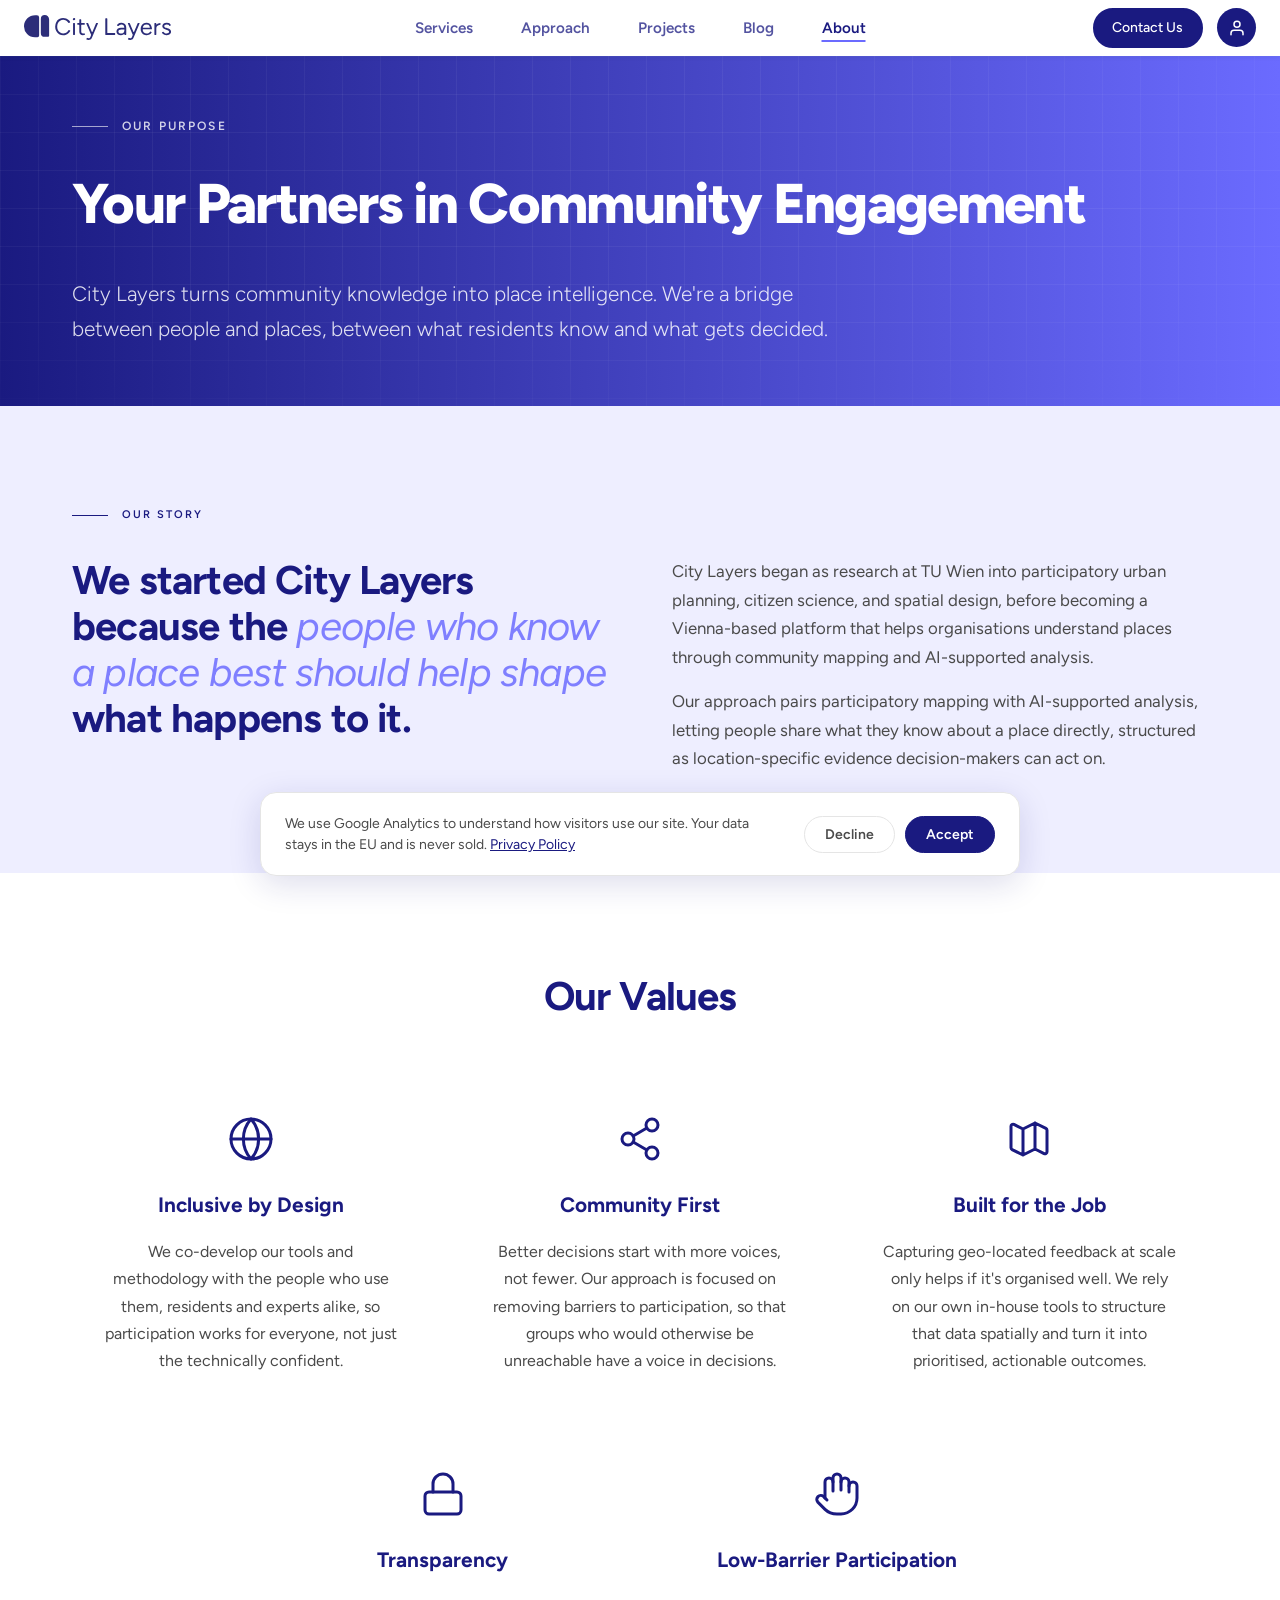
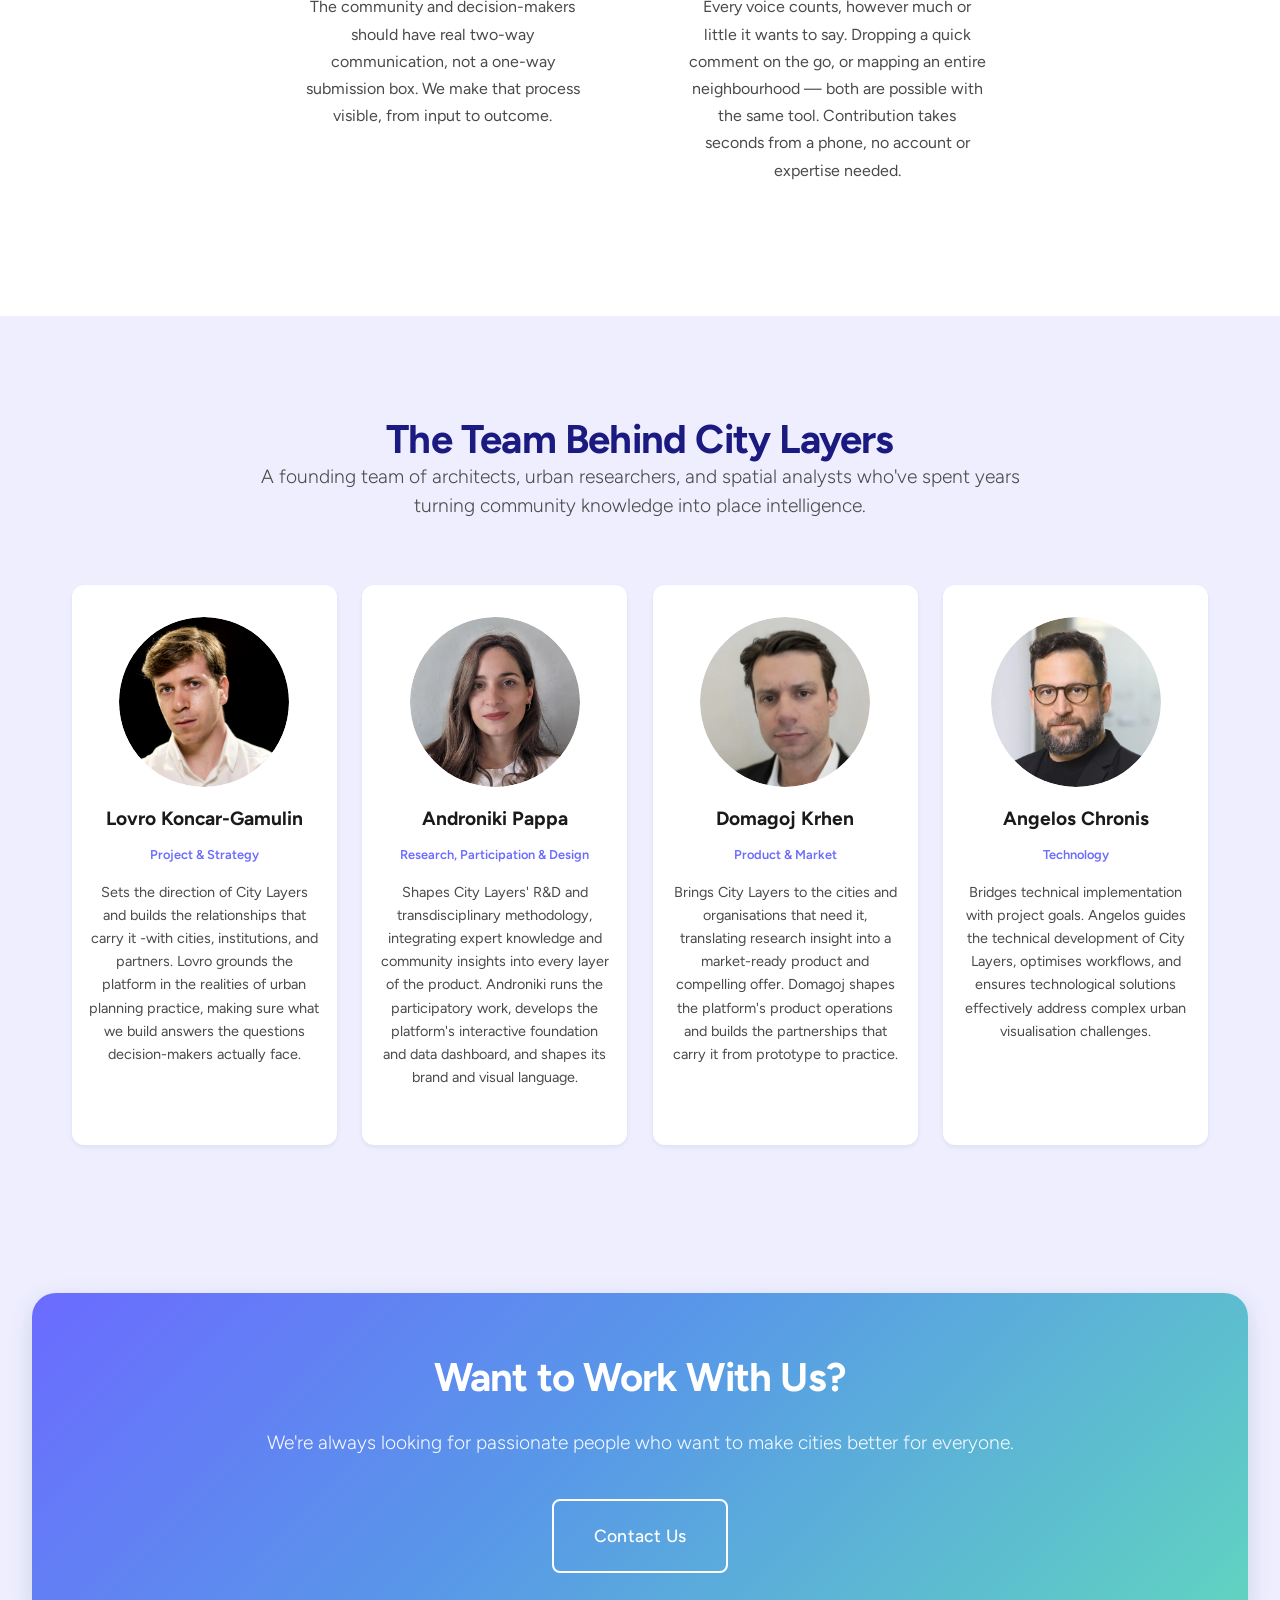
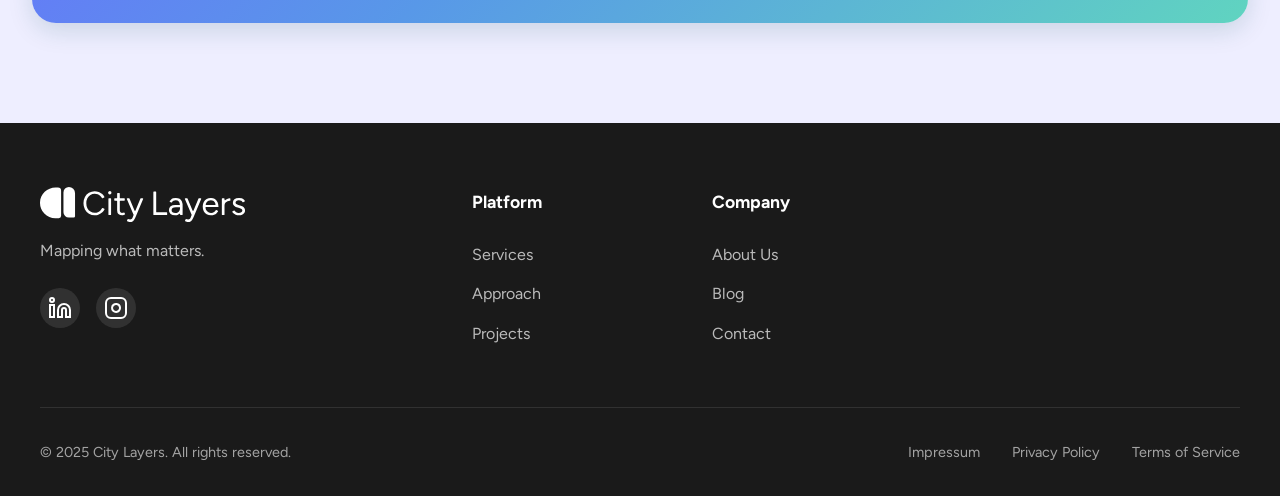
==== commit b6dedd71: "1.01 - Images and video test" ====
--- a/about/index.html
+++ b/about/index.html
@@ -1,4 +1,4 @@
-<!DOCTYPE html><html lang="en" data-astro-cid-sckkx6r4> <head><meta charset="UTF-8"><meta name="viewport" content="width=device-width, initial-scale=1.0"><title>About City Layers — Our Team &amp; Story</title><meta name="description" content="City Layers was founded to bridge the gap between community knowledge and urban decision-making. Meet the team behind the platform."><link rel="stylesheet" href="/styles.css"><link rel="stylesheet" href="/pages.css"><!-- Organization schema — paste inside <head> in Layout.astro --><!-- TODO: Update logo URL to GCP-hosted URL after migration (currently placeholder) --><script type="application/ld+json">
+<!DOCTYPE html><html lang="en" data-astro-cid-sckkx6r4> <head><meta charset="UTF-8"><meta name="viewport" content="width=device-width, initial-scale=1.0"><title>About City Layers — Our Team &amp; Story</title><meta name="description" content="City Layers was founded to bridge the gap between community knowledge and urban decision-making. Meet the team behind the platform."><link rel="canonical" href="https://citylayers.eu/about/"><meta property="og:title" content="About City Layers — Our Team &amp; Story"><meta property="og:description" content="City Layers was founded to bridge the gap between community knowledge and urban decision-making. Meet the team behind the platform."><meta property="og:url" content="https://citylayers.eu/about/"><meta property="og:type" content="website"><meta property="og:image" content="https://citylayers.eu/Hero-2-colour4.png"><meta name="twitter:card" content="summary_large_image"><meta name="twitter:title" content="About City Layers — Our Team &amp; Story"><meta name="twitter:description" content="City Layers was founded to bridge the gap between community knowledge and urban decision-making. Meet the team behind the platform."><link rel="stylesheet" href="/styles.css"><link rel="stylesheet" href="/pages.css"><link rel="icon" type="image/svg+xml" href="/logo-mark-white.svg"><!-- Organization schema — paste inside <head> in Layout.astro --><!-- TODO: Update logo URL to GCP-hosted URL after migration (currently placeholder) --><script type="application/ld+json">
         {
         "@context": "https://schema.org",
         "@type": "Organization",
@@ -22,14 +22,9 @@
             "contactType": "customer support"
         }
         }
-    </script><!-- Google Analytics — only loads after cookie consent --><script id="ga-script" type="text/plain" data-consent="analytics">
-        window.dataLayer = window.dataLayer || [];
-        function gtag(){dataLayer.push(arguments);}
-        gtag('js', new Date());
-        gtag('config', 'G-XXXXXXXXXX');
     </script><style>@font-face{font-family:Figtree;src:url(/fonts/Figtree-VariableFont_wght.ttf) format("truetype");font-weight:100 900;font-style:normal;font-display:swap}@font-face{font-family:Figtree;src:url(/fonts/Figtree-Italic-VariableFont_wght.ttf) format("truetype");font-weight:100 900;font-style:italic;font-display:swap}.nav-actions[data-astro-cid-sckkx6r4]{display:flex;align-items:center;gap:14px}.nav-contact-btn[data-astro-cid-sckkx6r4]{background:#1a1a80;color:#fff;padding:.4rem 1.1rem;border-radius:999px;font-size:.875rem;font-weight:500;text-decoration:none;border:2px solid #1A1A80;transition:all .2s ease;white-space:nowrap}.nav-contact-btn[data-astro-cid-sckkx6r4]:hover{background:#fff;color:#1a1a80;box-shadow:0 4px 15px #0000004d}.nav-login-btn[data-astro-cid-sckkx6r4]{background:#1a1a80;color:#fff;width:39px;height:39px;border-radius:50%;text-decoration:none;border:none;transition:all .2s ease;display:flex;align-items:center;justify-content:center;flex-shrink:0}.nav-login-btn[data-astro-cid-sckkx6r4]:hover{background:#fff;color:#1a1a80;box-shadow:0 4px 15px #0000004d}@media(max-width:768px){.nav-contact-btn[data-astro-cid-sckkx6r4]{padding:.3rem .7rem;font-size:.75rem}.nav-login-btn[data-astro-cid-sckkx6r4]{width:32px;height:32px}.nav-login-btn[data-astro-cid-sckkx6r4] svg[data-astro-cid-sckkx6r4]{width:14px;height:14px}.nav-menu[data-astro-cid-sckkx6r4]{position:absolute;top:100%;left:0;right:0;background:#fff;flex-direction:column;padding:1rem;box-shadow:0 8px 16px #0000001a;display:none}.nav-menu[data-astro-cid-sckkx6r4].active{display:flex}}
 .story-grid[data-astro-cid-kh7btl4r]{display:grid;grid-template-columns:1fr 1fr;gap:64px;align-items:start}.story-intro[data-astro-cid-kh7btl4r] .section-title[data-astro-cid-kh7btl4r] em[data-astro-cid-kh7btl4r]{font-style:italic;font-weight:400;color:#6b6bffd9}.story-eyebrow[data-astro-cid-kh7btl4r]{font-size:11px;font-weight:600;letter-spacing:.18em;text-transform:uppercase;color:var(--primary-color);display:flex;align-items:center;gap:14px;margin-bottom:32px}.story-eyebrow[data-astro-cid-kh7btl4r]:before{content:"";display:block;width:36px;height:1px;background:var(--primary-color)}.story-intro[data-astro-cid-kh7btl4r] .section-title[data-astro-cid-kh7btl4r]{text-align:left;margin:0}.story-lede[data-astro-cid-kh7btl4r] p[data-astro-cid-kh7btl4r]{font-size:1.05rem;color:var(--text-medium);line-height:1.7;text-align:left;margin:0 0 1rem}.story-lede[data-astro-cid-kh7btl4r] p[data-astro-cid-kh7btl4r]:last-child{margin-bottom:0}@media(max-width:900px){.story-grid[data-astro-cid-kh7btl4r]{grid-template-columns:1fr;gap:32px}}.team-grid[data-astro-cid-kh7btl4r]{display:grid;grid-template-columns:repeat(4,1fr);gap:1.6rem}.team-grid[data-astro-cid-kh7btl4r] a[data-astro-cid-kh7btl4r]{display:block;height:100%}.team-member[data-astro-cid-kh7btl4r]{height:100%;display:flex;flex-direction:column;text-align:center;transition:transform .2s ease;cursor:pointer}.team-member[data-astro-cid-kh7btl4r]:hover{transform:translateY(-4px)}.member-photo[data-astro-cid-kh7btl4r]{width:170px;height:170px;margin:0 auto 1rem;border-radius:50%;overflow:hidden}.member-name[data-astro-cid-kh7btl4r]{font-size:1.2rem}.member-role[data-astro-cid-kh7btl4r]{font-size:.8rem;color:var(--accent-purple)}.member-bio[data-astro-cid-kh7btl4r]{font-size:.9rem}@media(max-width:900px){.team-grid[data-astro-cid-kh7btl4r]{grid-template-columns:repeat(2,1fr)}}@media(max-width:480px){.team-grid[data-astro-cid-kh7btl4r]{grid-template-columns:1fr}}.value-svg[data-astro-cid-kh7btl4r]{width:48px;height:48px;display:block;margin:0 auto 1.5rem}.value-icon[data-astro-cid-kh7btl4r]{display:flex;justify-content:center;margin-bottom:1rem}.values-grid[data-astro-cid-kh7btl4r]{display:grid;grid-template-columns:repeat(3,1fr);gap:2rem}.values-grid-bottom[data-astro-cid-kh7btl4r]{grid-column:1 / -1;display:grid;grid-template-columns:repeat(2,1fr);gap:2rem;max-width:66.66%;margin:0 auto}
-</style></head> <body data-astro-cid-sckkx6r4> <nav class="nav" data-astro-cid-sckkx6r4> <div class="nav-container" data-astro-cid-sckkx6r4> <a href="/" class="logo" data-astro-cid-sckkx6r4> <img src="/logo.svg" alt="City Layers" class="logo-img" data-astro-cid-sckkx6r4> </a> <ul class="nav-menu" id="navMenu" data-astro-cid-sckkx6r4> <li data-astro-cid-sckkx6r4><a href="/services" class="nav-link " data-astro-cid-sckkx6r4>Services</a></li> <li data-astro-cid-sckkx6r4><a href="/approach" class="nav-link " data-astro-cid-sckkx6r4>Approach</a></li> <li data-astro-cid-sckkx6r4><a href="/projects" class="nav-link " data-astro-cid-sckkx6r4>Projects</a></li> <li data-astro-cid-sckkx6r4><a href="/blog" class="nav-link " data-astro-cid-sckkx6r4>Blog</a></li> <li data-astro-cid-sckkx6r4><a href="/about" class="nav-link active" data-astro-cid-sckkx6r4>About</a></li> </ul> <div class="nav-actions" data-astro-cid-sckkx6r4> <a href="/contact" class="nav-contact-btn" data-astro-cid-sckkx6r4>Contact Us</a> <a href="https://campaigns.citylayers.eu/" class="nav-login-btn" title="Client Login" target="_blank" rel="noopener noreferrer" data-astro-cid-sckkx6r4> <svg xmlns="http://www.w3.org/2000/svg" width="18" height="18" viewBox="0 0 24 24" fill="none" stroke="currentColor" stroke-width="2" stroke-linecap="round" stroke-linejoin="round" data-astro-cid-sckkx6r4> <path d="M20 21v-2a4 4 0 0 0-4-4H8a4 4 0 0 0-4 4v2" data-astro-cid-sckkx6r4></path> <circle cx="12" cy="7" r="4" data-astro-cid-sckkx6r4></circle> </svg> </a> <button class="nav-toggle" id="navToggle" data-astro-cid-sckkx6r4> <span data-astro-cid-sckkx6r4></span> <span data-astro-cid-sckkx6r4></span> <span data-astro-cid-sckkx6r4></span> </button> </div> </div> </nav>  <section class="page-hero" data-astro-cid-kh7btl4r> <div class="container" data-astro-cid-kh7btl4r> <div class="page-eyebrow" data-astro-cid-kh7btl4r>Our Purpose</div> <h1 class="page-title" data-astro-cid-kh7btl4r>Your Partners in Community Engagement</h1> <p class="page-subtitle" data-astro-cid-kh7btl4r>City Layers turns community knowledge into place intelligence. We're a bridge between people and places, between what residents know and what gets decided.</p> </div> </section> <section class="our-story" data-astro-cid-kh7btl4r> <div class="container" data-astro-cid-kh7btl4r> <span class="story-eyebrow" data-astro-cid-kh7btl4r>Our Story</span> <div class="story-grid" data-astro-cid-kh7btl4r> <div class="story-intro" data-astro-cid-kh7btl4r> <h2 class="section-title" data-astro-cid-kh7btl4r>We started City Layers because the <em data-astro-cid-kh7btl4r>people who know a place best should help shape</em> what happens to it.</h2> </div> <div class="story-lede" data-astro-cid-kh7btl4r> <p data-astro-cid-kh7btl4r>City Layers began as research at TU Wien into participatory urban planning, citizen science, and spatial design, before becoming a Vienna-based platform that helps organisations understand places through community mapping and AI-supported analysis.</p> <p data-astro-cid-kh7btl4r>Our approach pairs participatory mapping with AI-supported analysis, letting people share what they know about a place directly, structured as location-specific evidence decision-makers can act on.</p> </div> </div> </div> </section> <section class="values-section" data-astro-cid-kh7btl4r> <div class="container" data-astro-cid-kh7btl4r> <h2 class="section-title text-center" data-astro-cid-kh7btl4r>Our Values</h2> <div class="values-grid" data-astro-cid-kh7btl4r> <div class="value-card" data-astro-cid-kh7btl4r> <svg class="value-svg" viewBox="0 0 24 24" fill="none" stroke="var(--primary-color)" stroke-width="1.5" stroke-linecap="round" stroke-linejoin="round" data-astro-cid-kh7btl4r><circle cx="12" cy="12" r="10" data-astro-cid-kh7btl4r></circle><path d="M2 12h20M12 2a15 15 0 0 1 0 20M12 2a15 15 0 0 0 0 20" data-astro-cid-kh7btl4r></path></svg> <h3 data-astro-cid-kh7btl4r>Inclusive by Design</h3> <p data-astro-cid-kh7btl4r>We co-develop our tools and methodology with the people who use them, residents and experts alike, so participation works for everyone, not just the technically confident.</p> </div> <div class="value-card" data-astro-cid-kh7btl4r> <svg class="value-svg" viewBox="0 0 24 24" fill="none" stroke="var(--primary-color)" stroke-width="1.5" stroke-linecap="round" stroke-linejoin="round" data-astro-cid-kh7btl4r><circle cx="18" cy="5" r="3" data-astro-cid-kh7btl4r></circle><circle cx="6" cy="12" r="3" data-astro-cid-kh7btl4r></circle><circle cx="18" cy="19" r="3" data-astro-cid-kh7btl4r></circle><line x1="8.59" y1="13.51" x2="15.42" y2="17.49" data-astro-cid-kh7btl4r></line><line x1="15.41" y1="6.51" x2="8.59" y2="10.49" data-astro-cid-kh7btl4r></line></svg> <h3 data-astro-cid-kh7btl4r>Community First</h3> <p data-astro-cid-kh7btl4r>Better decisions start with more voices, not fewer. Our approach is focused on removing barriers to participation, so that groups who would otherwise be unreachable have a voice in decisions.</p> </div> <div class="value-card" data-astro-cid-kh7btl4r> <svg class="value-svg" viewBox="0 0 24 24" fill="none" stroke="var(--primary-color)" stroke-width="1.5" stroke-linecap="round" stroke-linejoin="round" data-astro-cid-kh7btl4r><path d="M9 20l-5.447-2.724A1 1 0 0 1 3 16.382V5.618a1 1 0 0 1 1.447-.894L9 7m0 13l6-3m-6 3V7m6 10l4.553 2.276A1 1 0 0 0 21 18.382V7.618a1 1 0 0 0-.553-.894L15 4m0 13V4m0 0L9 7" data-astro-cid-kh7btl4r></path></svg> <h3 data-astro-cid-kh7btl4r>Built for the Job</h3> <p data-astro-cid-kh7btl4r>Capturing geo-located feedback at scale only helps if it's organised well. We rely on our own in-house tools to structure that data spatially and turn it into prioritised, actionable outcomes.</p> </div> <div class="values-grid-bottom" data-astro-cid-kh7btl4r> <div class="value-card" data-astro-cid-kh7btl4r> <svg class="value-svg" viewBox="0 0 24 24" fill="none" stroke="var(--primary-color)" stroke-width="1.5" stroke-linecap="round" stroke-linejoin="round" data-astro-cid-kh7btl4r><rect x="3" y="11" width="18" height="11" rx="2" data-astro-cid-kh7btl4r></rect><path d="M7 11V7a5 5 0 0 1 10 0v4" data-astro-cid-kh7btl4r></path></svg> <h3 data-astro-cid-kh7btl4r>Transparency</h3> <p data-astro-cid-kh7btl4r>The community and decision-makers should have real two-way communication, not a one-way submission box. We make that process visible, from input to outcome.</p> </div> <div class="value-card" data-astro-cid-kh7btl4r> <svg class="value-svg" viewBox="0 0 24 24" fill="none" stroke="var(--primary-color)" stroke-width="1.5" stroke-linecap="round" stroke-linejoin="round" data-astro-cid-kh7btl4r><path d="M18 11V6a2 2 0 0 0-2-2 2 2 0 0 0-2 2v0" data-astro-cid-kh7btl4r></path><path d="M14 10V4a2 2 0 0 0-2-2 2 2 0 0 0-2 2v2" data-astro-cid-kh7btl4r></path><path d="M10 10.5V6a2 2 0 0 0-2-2 2 2 0 0 0-2 2v8" data-astro-cid-kh7btl4r></path><path d="M18 8a2 2 0 1 1 4 0v6a8 8 0 0 1-8 8h-2c-2.8 0-4.5-.86-5.99-2.34l-3.6-3.6a2 2 0 0 1 2.83-2.82L7 15" data-astro-cid-kh7btl4r></path></svg> <h3 data-astro-cid-kh7btl4r>Low-Barrier Participation</h3> <p data-astro-cid-kh7btl4r>Every voice counts, however much or little it wants to say. Dropping a quick comment on the go, or mapping an entire neighbourhood — both are possible with the same tool. Contribution takes seconds from a phone, no account or expertise needed.</p> </div> </div> </div> </div> </section> <section class="team-section" id="team" data-astro-cid-kh7btl4r> <div class="container" data-astro-cid-kh7btl4r> <h2 class="section-title text-center" data-astro-cid-kh7btl4r>The Team Behind City Layers</h2> <p class="section-description text-center" data-astro-cid-kh7btl4r>A founding team of architects, urban researchers, and spatial analysts who've spent years</p> <p class="section-description text-center" data-astro-cid-kh7btl4r>turning community knowledge into place intelligence.</p> <div class="team-grid" data-astro-cid-kh7btl4r> <a href="https://www.linkedin.com/in/lovro-koncar-gamulin/" target="_blank" rel="noopener noreferrer" style="text-decoration: none; color: inherit;" data-astro-cid-kh7btl4r> <div class="team-member" data-astro-cid-kh7btl4r> <div class="member-photo" data-astro-cid-kh7btl4r> <img src="/media/directus/e0da8eda-fbba-486f-b9e1-928082a62981.jpg" alt="Lovro Koncar-Gamulin" style="width: 100%; height: 100%; object-fit: cover; border-radius: 50%;" data-astro-cid-kh7btl4r> </div> <h3 class="member-name" data-astro-cid-kh7btl4r>Lovro Koncar-Gamulin</h3> <p class="member-role" data-astro-cid-kh7btl4r>CEO</p> <p class="member-bio" data-astro-cid-kh7btl4r>A participatory planning expert focused on integrating community engagement in urban design, planning and decisions. His work helps cities and organisations collect, map, and turn community knowledge into actionable insights for better urban, mobility, and public space decisions.</p> </div> </a><a href="https://www.linkedin.com/in/androniki-pappa/" target="_blank" rel="noopener noreferrer" style="text-decoration: none; color: inherit;" data-astro-cid-kh7btl4r> <div class="team-member" data-astro-cid-kh7btl4r> <div class="member-photo" data-astro-cid-kh7btl4r> <img src="/media/directus/01ef7581-3f5c-4105-92b3-f33d2294297f.jpg" alt="Androniki Pappa" style="width: 100%; height: 100%; object-fit: cover; border-radius: 50%;" data-astro-cid-kh7btl4r> </div> <h3 class="member-name" data-astro-cid-kh7btl4r>Androniki Pappa</h3> <p class="member-role" data-astro-cid-kh7btl4r>CPO</p> <p class="member-bio" data-astro-cid-kh7btl4r>Leads City Layers&#39; transdisciplinary methodology, integrating expert knowledge and community insights into urban data collection. Androniki devises the projects&#39; interactive foundation, including expert workshops, mapping processes and data dashboard interface. </p> </div> </a><a href="https://www.linkedin.com/in/domagoj-krhen/" target="_blank" rel="noopener noreferrer" style="text-decoration: none; color: inherit;" data-astro-cid-kh7btl4r> <div class="team-member" data-astro-cid-kh7btl4r> <div class="member-photo" data-astro-cid-kh7btl4r> <img src="/media/directus/ca02a9b4-415e-416c-8a6f-26a73e5734d4.jpg" alt="Domagoj Krhen" style="width: 100%; height: 100%; object-fit: cover; border-radius: 50%;" data-astro-cid-kh7btl4r> </div> <h3 class="member-name" data-astro-cid-kh7btl4r>Domagoj Krhen</h3> <p class="member-role" data-astro-cid-kh7btl4r>COO</p> <p class="member-bio" data-astro-cid-kh7btl4r>Transforms research insights into functionalities of the City Layers platform. Domagoj oversees the evolution of City Layers from conceptual prototype to polished platform, focusing on user experience and feature development. </p> </div> </a><a href="https://www.linkedin.com/in/angeloschronis/" target="_blank" rel="noopener noreferrer" style="text-decoration: none; color: inherit;" data-astro-cid-kh7btl4r> <div class="team-member" data-astro-cid-kh7btl4r> <div class="member-photo" data-astro-cid-kh7btl4r> <img src="/media/directus/edfbfb48-6916-4d77-abc0-fa4020a5e365.jpg" alt="Angelos Chronis" style="width: 100%; height: 100%; object-fit: cover; border-radius: 50%;" data-astro-cid-kh7btl4r> </div> <h3 class="member-name" data-astro-cid-kh7btl4r>Angelos Chronis</h3> <p class="member-role" data-astro-cid-kh7btl4r>CTO</p> <p class="member-bio" data-astro-cid-kh7btl4r>Bridges technical implementation with project goals. Angelos guides the technical development of City Layers, optimizes workflows, and ensures technological solutions effectively address complex urban visualization challenges. </p> </div> </a> </div> </div> </section> <section class="cta-section" data-astro-cid-kh7btl4r> <div class="container" data-astro-cid-kh7btl4r> <h2 data-astro-cid-kh7btl4r>Want to Work With Us?</h2> <p data-astro-cid-kh7btl4r>We're always looking for passionate people who want to make cities better for everyone.</p> <div class="cta-buttons" data-astro-cid-kh7btl4r> <a href="/contact" class="btn btn-outline btn-large" data-astro-cid-kh7btl4r> Contact Us </a> </div> </div> </section>  <footer class="footer" data-astro-cid-sckkx6r4> <div class="footer-container" data-astro-cid-sckkx6r4> <div class="footer-column" data-astro-cid-sckkx6r4> <div class="footer-logo" data-astro-cid-sckkx6r4> <img src="/logo.svg" class="footer-logo-img" data-astro-cid-sckkx6r4> </div> <p class="footer-description" data-astro-cid-sckkx6r4>Mapping what matters.</p> <div class="social-links" data-astro-cid-sckkx6r4> <div class="social-links" data-astro-cid-sckkx6r4> <a href="https://www.linkedin.com/company/city-layers" target="_blank" rel="noopener noreferrer" class="social-link" aria-label="LinkedIn" data-astro-cid-sckkx6r4><svg width="24" height="24" viewBox="0 0 24 24" fill="none" stroke="currentColor" stroke-width="2" data-astro-cid-sckkx6r4><path d="M16 8a6 6 0 0 1 6 6v7h-4v-7a2 2 0 0 0-2-2 2 2 0 0 0-2 2v7h-4v-7a6 6 0 0 1 6-6z" data-astro-cid-sckkx6r4></path><rect x="2" y="9" width="4" height="12" data-astro-cid-sckkx6r4></rect><circle cx="4" cy="4" r="2" data-astro-cid-sckkx6r4></circle></svg></a> <a href="https://www.instagram.com/city.layers/" target="_blank" rel="noopener noreferrer" class="social-link" aria-label="Instagram" data-astro-cid-sckkx6r4><svg width="24" height="24" viewBox="0 0 24 24" fill="none" stroke="currentColor" stroke-width="2" data-astro-cid-sckkx6r4><rect x="2" y="2" width="20" height="20" rx="5" ry="5" data-astro-cid-sckkx6r4></rect><path d="M16 11.37A4 4 0 1 1 12.63 8 4 4 0 0 1 16 11.37z" data-astro-cid-sckkx6r4></path><line x1="17.5" y1="6.5" x2="17.51" y2="6.5" data-astro-cid-sckkx6r4></line></svg></a> </div> </div> </div> <div class="footer-column" data-astro-cid-sckkx6r4> <h4 data-astro-cid-sckkx6r4>Platform</h4> <ul class="footer-links" data-astro-cid-sckkx6r4> <li data-astro-cid-sckkx6r4><a href="/services" data-astro-cid-sckkx6r4>Services</a></li> <li data-astro-cid-sckkx6r4><a href="/approach" data-astro-cid-sckkx6r4>Approach</a></li> <li data-astro-cid-sckkx6r4><a href="/projects" data-astro-cid-sckkx6r4>Projects</a></li> </ul> </div> <div class="footer-column" data-astro-cid-sckkx6r4> <h4 data-astro-cid-sckkx6r4>Company</h4> <ul class="footer-links" data-astro-cid-sckkx6r4> <li data-astro-cid-sckkx6r4><a href="/about" data-astro-cid-sckkx6r4>About Us</a></li> <li data-astro-cid-sckkx6r4><a href="/blog" data-astro-cid-sckkx6r4>Blog</a></li> <li data-astro-cid-sckkx6r4><a href="/contact" data-astro-cid-sckkx6r4>Contact</a></li> </ul> </div>  </div> <div class="footer-bottom" data-astro-cid-sckkx6r4> <p data-astro-cid-sckkx6r4>&copy; 2025 City Layers. All rights reserved.</p> <div class="footer-legal" data-astro-cid-sckkx6r4> <a href="/impressum" data-astro-cid-sckkx6r4>Impressum</a> <a href="/privacy" data-astro-cid-sckkx6r4>Privacy Policy</a> <a href="/terms" data-astro-cid-sckkx6r4>Terms of Service</a> </div> </div> </footer> <script src="/script.js"></script> <!-- Floating Contact Button & Login -->  <!-- Cookie Banner --> <div id="cookie-banner" class="cookie-banner" data-astro-cid-sckkx6r4> <div class="cookie-content" data-astro-cid-sckkx6r4> <p class="cookie-text" data-astro-cid-sckkx6r4>We use Google Analytics to understand how visitors use our site. Your data stays in the EU and is never sold. <a href="/privacy" data-astro-cid-sckkx6r4>Privacy Policy</a></p> <div class="cookie-actions" data-astro-cid-sckkx6r4> <button id="cookie-decline" class="cookie-btn cookie-btn-decline" data-astro-cid-sckkx6r4>Decline</button> <button id="cookie-accept" class="cookie-btn cookie-btn-accept" data-astro-cid-sckkx6r4>Accept</button> </div> </div> </div> <script>
+</style></head> <body data-astro-cid-sckkx6r4> <nav class="nav" data-astro-cid-sckkx6r4> <div class="nav-container" data-astro-cid-sckkx6r4> <a href="/" class="logo" data-astro-cid-sckkx6r4> <img src="/logo.svg" alt="City Layers" class="logo-img" data-astro-cid-sckkx6r4> </a> <ul class="nav-menu" id="navMenu" data-astro-cid-sckkx6r4> <li data-astro-cid-sckkx6r4><a href="/services" class="nav-link " data-astro-cid-sckkx6r4>Services</a></li> <li data-astro-cid-sckkx6r4><a href="/approach" class="nav-link " data-astro-cid-sckkx6r4>Approach</a></li> <li data-astro-cid-sckkx6r4><a href="/projects" class="nav-link " data-astro-cid-sckkx6r4>Projects</a></li> <li data-astro-cid-sckkx6r4><a href="/blog" class="nav-link " data-astro-cid-sckkx6r4>Blog</a></li> <li data-astro-cid-sckkx6r4><a href="/about" class="nav-link active" data-astro-cid-sckkx6r4>About</a></li> </ul> <div class="nav-actions" data-astro-cid-sckkx6r4> <a href="/contact" class="nav-contact-btn" data-astro-cid-sckkx6r4>Contact Us</a> <a href="https://campaigns.citylayers.eu/" class="nav-login-btn" title="Client Login" target="_blank" rel="noopener noreferrer" data-astro-cid-sckkx6r4> <svg xmlns="http://www.w3.org/2000/svg" width="18" height="18" viewBox="0 0 24 24" fill="none" stroke="currentColor" stroke-width="2" stroke-linecap="round" stroke-linejoin="round" data-astro-cid-sckkx6r4> <path d="M20 21v-2a4 4 0 0 0-4-4H8a4 4 0 0 0-4 4v2" data-astro-cid-sckkx6r4></path> <circle cx="12" cy="7" r="4" data-astro-cid-sckkx6r4></circle> </svg> </a> <button class="nav-toggle" id="navToggle" data-astro-cid-sckkx6r4> <span data-astro-cid-sckkx6r4></span> <span data-astro-cid-sckkx6r4></span> <span data-astro-cid-sckkx6r4></span> </button> </div> </div> </nav>  <section class="page-hero" data-astro-cid-kh7btl4r> <div class="container" data-astro-cid-kh7btl4r> <div class="page-eyebrow" data-astro-cid-kh7btl4r>Our Purpose</div> <h1 class="page-title" data-astro-cid-kh7btl4r>Your Partners in Community Engagement</h1> <p class="page-subtitle" data-astro-cid-kh7btl4r>City Layers turns community knowledge into place intelligence. We're a bridge between people and places, between what residents know and what gets decided.</p> </div> </section> <section class="our-story" data-astro-cid-kh7btl4r> <div class="container" data-astro-cid-kh7btl4r> <span class="story-eyebrow" data-astro-cid-kh7btl4r>Our Story</span> <div class="story-grid" data-astro-cid-kh7btl4r> <div class="story-intro" data-astro-cid-kh7btl4r> <h2 class="section-title" data-astro-cid-kh7btl4r>We started City Layers because the <em data-astro-cid-kh7btl4r>people who know a place best should help shape</em> what happens to it.</h2> </div> <div class="story-lede" data-astro-cid-kh7btl4r> <p data-astro-cid-kh7btl4r>City Layers began as research at TU Wien into participatory urban planning, citizen science, and spatial design, before becoming a Vienna-based platform that helps organisations understand places through community mapping and AI-supported analysis.</p> <p data-astro-cid-kh7btl4r>Our approach pairs participatory mapping with AI-supported analysis, letting people share what they know about a place directly, structured as location-specific evidence decision-makers can act on.</p> </div> </div> </div> </section> <section class="values-section" data-astro-cid-kh7btl4r> <div class="container" data-astro-cid-kh7btl4r> <h2 class="section-title text-center" data-astro-cid-kh7btl4r>Our Values</h2> <div class="values-grid" data-astro-cid-kh7btl4r> <div class="value-card" data-astro-cid-kh7btl4r> <svg class="value-svg" viewBox="0 0 24 24" fill="none" stroke="var(--primary-color)" stroke-width="1.5" stroke-linecap="round" stroke-linejoin="round" data-astro-cid-kh7btl4r><circle cx="12" cy="12" r="10" data-astro-cid-kh7btl4r></circle><path d="M2 12h20M12 2a15 15 0 0 1 0 20M12 2a15 15 0 0 0 0 20" data-astro-cid-kh7btl4r></path></svg> <h3 data-astro-cid-kh7btl4r>Inclusive by Design</h3> <p data-astro-cid-kh7btl4r>We co-develop our tools and methodology with the people who use them, residents and experts alike, so participation works for everyone, not just the technically confident.</p> </div> <div class="value-card" data-astro-cid-kh7btl4r> <svg class="value-svg" viewBox="0 0 24 24" fill="none" stroke="var(--primary-color)" stroke-width="1.5" stroke-linecap="round" stroke-linejoin="round" data-astro-cid-kh7btl4r><circle cx="18" cy="5" r="3" data-astro-cid-kh7btl4r></circle><circle cx="6" cy="12" r="3" data-astro-cid-kh7btl4r></circle><circle cx="18" cy="19" r="3" data-astro-cid-kh7btl4r></circle><line x1="8.59" y1="13.51" x2="15.42" y2="17.49" data-astro-cid-kh7btl4r></line><line x1="15.41" y1="6.51" x2="8.59" y2="10.49" data-astro-cid-kh7btl4r></line></svg> <h3 data-astro-cid-kh7btl4r>Community First</h3> <p data-astro-cid-kh7btl4r>Better decisions start with more voices, not fewer. Our approach is focused on removing barriers to participation, so that groups who would otherwise be unreachable have a voice in decisions.</p> </div> <div class="value-card" data-astro-cid-kh7btl4r> <svg class="value-svg" viewBox="0 0 24 24" fill="none" stroke="var(--primary-color)" stroke-width="1.5" stroke-linecap="round" stroke-linejoin="round" data-astro-cid-kh7btl4r><path d="M9 20l-5.447-2.724A1 1 0 0 1 3 16.382V5.618a1 1 0 0 1 1.447-.894L9 7m0 13l6-3m-6 3V7m6 10l4.553 2.276A1 1 0 0 0 21 18.382V7.618a1 1 0 0 0-.553-.894L15 4m0 13V4m0 0L9 7" data-astro-cid-kh7btl4r></path></svg> <h3 data-astro-cid-kh7btl4r>Built for the Job</h3> <p data-astro-cid-kh7btl4r>Capturing geo-located feedback at scale only helps if it's organised well. We rely on our own in-house tools to structure that data spatially and turn it into prioritised, actionable outcomes.</p> </div> <div class="values-grid-bottom" data-astro-cid-kh7btl4r> <div class="value-card" data-astro-cid-kh7btl4r> <svg class="value-svg" viewBox="0 0 24 24" fill="none" stroke="var(--primary-color)" stroke-width="1.5" stroke-linecap="round" stroke-linejoin="round" data-astro-cid-kh7btl4r><rect x="3" y="11" width="18" height="11" rx="2" data-astro-cid-kh7btl4r></rect><path d="M7 11V7a5 5 0 0 1 10 0v4" data-astro-cid-kh7btl4r></path></svg> <h3 data-astro-cid-kh7btl4r>Transparency</h3> <p data-astro-cid-kh7btl4r>The community and decision-makers should have real two-way communication, not a one-way submission box. We make that process visible, from input to outcome.</p> </div> <div class="value-card" data-astro-cid-kh7btl4r> <svg class="value-svg" viewBox="0 0 24 24" fill="none" stroke="var(--primary-color)" stroke-width="1.5" stroke-linecap="round" stroke-linejoin="round" data-astro-cid-kh7btl4r><path d="M18 11V6a2 2 0 0 0-2-2 2 2 0 0 0-2 2v0" data-astro-cid-kh7btl4r></path><path d="M14 10V4a2 2 0 0 0-2-2 2 2 0 0 0-2 2v2" data-astro-cid-kh7btl4r></path><path d="M10 10.5V6a2 2 0 0 0-2-2 2 2 0 0 0-2 2v8" data-astro-cid-kh7btl4r></path><path d="M18 8a2 2 0 1 1 4 0v6a8 8 0 0 1-8 8h-2c-2.8 0-4.5-.86-5.99-2.34l-3.6-3.6a2 2 0 0 1 2.83-2.82L7 15" data-astro-cid-kh7btl4r></path></svg> <h3 data-astro-cid-kh7btl4r>Low-Barrier Participation</h3> <p data-astro-cid-kh7btl4r>Every voice counts, however much or little it wants to say. Dropping a quick comment on the go, or mapping an entire neighbourhood — both are possible with the same tool. Contribution takes seconds from a phone, no account or expertise needed.</p> </div> </div> </div> </div> </section> <section class="team-section" id="team" data-astro-cid-kh7btl4r> <div class="container" data-astro-cid-kh7btl4r> <h2 class="section-title text-center" data-astro-cid-kh7btl4r>The Team Behind City Layers</h2> <p class="section-description text-center" data-astro-cid-kh7btl4r>A founding team of architects, urban researchers, and spatial analysts who've spent years</p> <p class="section-description text-center" data-astro-cid-kh7btl4r>turning community knowledge into place intelligence.</p> <div class="team-grid" data-astro-cid-kh7btl4r> <a href="https://www.linkedin.com/in/lovro-koncar-gamulin/" target="_blank" rel="noopener noreferrer" style="text-decoration: none; color: inherit;" data-astro-cid-kh7btl4r> <div class="team-member" data-astro-cid-kh7btl4r> <div class="member-photo" data-astro-cid-kh7btl4r> <img src="/media/directus/e0da8eda-fbba-486f-b9e1-928082a62981.webp" alt="Lovro Koncar-Gamulin" style="width: 100%; height: 100%; object-fit: cover; border-radius: 50%;" loading="lazy" data-astro-cid-kh7btl4r> </div> <h3 class="member-name" data-astro-cid-kh7btl4r>Lovro Koncar-Gamulin</h3> <p class="member-role" data-astro-cid-kh7btl4r>Project &amp; Strategy</p> <p class="member-bio" data-astro-cid-kh7btl4r>Sets the direction of City Layers and builds the relationships that carry it -with cities, institutions, and partners. Lovro grounds the platform in the realities of urban planning practice, making sure what we build answers the questions decision-makers actually face.</p> </div> </a><a href="https://www.linkedin.com/in/androniki-pappa/" target="_blank" rel="noopener noreferrer" style="text-decoration: none; color: inherit;" data-astro-cid-kh7btl4r> <div class="team-member" data-astro-cid-kh7btl4r> <div class="member-photo" data-astro-cid-kh7btl4r> <img src="/media/directus/01ef7581-3f5c-4105-92b3-f33d2294297f.webp" alt="Androniki Pappa" style="width: 100%; height: 100%; object-fit: cover; border-radius: 50%;" loading="lazy" data-astro-cid-kh7btl4r> </div> <h3 class="member-name" data-astro-cid-kh7btl4r>Androniki Pappa</h3> <p class="member-role" data-astro-cid-kh7btl4r>Research, Participation &amp; Design</p> <p class="member-bio" data-astro-cid-kh7btl4r>Shapes City Layers&#39; R&amp;D and transdisciplinary methodology, integrating expert knowledge and community insights into every layer of the product. Androniki runs the participatory work, develops the platform&#39;s interactive foundation and data dashboard, and shapes its brand and visual language.</p> </div> </a><a href="https://www.linkedin.com/in/domagoj-krhen/" target="_blank" rel="noopener noreferrer" style="text-decoration: none; color: inherit;" data-astro-cid-kh7btl4r> <div class="team-member" data-astro-cid-kh7btl4r> <div class="member-photo" data-astro-cid-kh7btl4r> <img src="/media/directus/ca02a9b4-415e-416c-8a6f-26a73e5734d4.webp" alt="Domagoj Krhen" style="width: 100%; height: 100%; object-fit: cover; border-radius: 50%;" loading="lazy" data-astro-cid-kh7btl4r> </div> <h3 class="member-name" data-astro-cid-kh7btl4r>Domagoj Krhen</h3> <p class="member-role" data-astro-cid-kh7btl4r>Product &amp; Market</p> <p class="member-bio" data-astro-cid-kh7btl4r>Brings City Layers to the cities and organisations that need it, translating research insight into a market-ready product and compelling offer. Domagoj shapes the platform&#39;s product operations and builds the partnerships that carry it from prototype to practice.</p> </div> </a><a href="https://www.linkedin.com/in/angeloschronis/" target="_blank" rel="noopener noreferrer" style="text-decoration: none; color: inherit;" data-astro-cid-kh7btl4r> <div class="team-member" data-astro-cid-kh7btl4r> <div class="member-photo" data-astro-cid-kh7btl4r> <img src="/media/directus/edfbfb48-6916-4d77-abc0-fa4020a5e365.webp" alt="Angelos Chronis" style="width: 100%; height: 100%; object-fit: cover; border-radius: 50%;" loading="lazy" data-astro-cid-kh7btl4r> </div> <h3 class="member-name" data-astro-cid-kh7btl4r>Angelos Chronis</h3> <p class="member-role" data-astro-cid-kh7btl4r>Technology</p> <p class="member-bio" data-astro-cid-kh7btl4r>Bridges technical implementation with project goals. Angelos guides the technical development of City Layers, optimises workflows, and ensures technological solutions effectively address complex urban visualisation challenges.</p> </div> </a> </div> </div> </section> <section class="cta-section" data-astro-cid-kh7btl4r> <div class="container" data-astro-cid-kh7btl4r> <h2 data-astro-cid-kh7btl4r>Want to Work With Us?</h2> <p data-astro-cid-kh7btl4r>We're always looking for passionate people who want to make cities better for everyone.</p> <div class="cta-buttons" data-astro-cid-kh7btl4r> <a href="/contact" class="btn btn-outline btn-large" data-astro-cid-kh7btl4r> Contact Us </a> </div> </div> </section>  <footer class="footer" data-astro-cid-sckkx6r4> <div class="footer-container" data-astro-cid-sckkx6r4> <div class="footer-column" data-astro-cid-sckkx6r4> <div class="footer-logo" data-astro-cid-sckkx6r4> <img src="/logo.svg" class="footer-logo-img" alt="City Layers" data-astro-cid-sckkx6r4> </div> <p class="footer-description" data-astro-cid-sckkx6r4>Mapping what matters.</p> <div class="social-links" data-astro-cid-sckkx6r4> <div class="social-links" data-astro-cid-sckkx6r4> <a href="https://www.linkedin.com/company/city-layers" target="_blank" rel="noopener noreferrer" class="social-link" aria-label="LinkedIn" data-astro-cid-sckkx6r4><svg width="24" height="24" viewBox="0 0 24 24" fill="none" stroke="currentColor" stroke-width="2" data-astro-cid-sckkx6r4><path d="M16 8a6 6 0 0 1 6 6v7h-4v-7a2 2 0 0 0-2-2 2 2 0 0 0-2 2v7h-4v-7a6 6 0 0 1 6-6z" data-astro-cid-sckkx6r4></path><rect x="2" y="9" width="4" height="12" data-astro-cid-sckkx6r4></rect><circle cx="4" cy="4" r="2" data-astro-cid-sckkx6r4></circle></svg></a> <a href="https://www.instagram.com/city.layers/" target="_blank" rel="noopener noreferrer" class="social-link" aria-label="Instagram" data-astro-cid-sckkx6r4><svg width="24" height="24" viewBox="0 0 24 24" fill="none" stroke="currentColor" stroke-width="2" data-astro-cid-sckkx6r4><rect x="2" y="2" width="20" height="20" rx="5" ry="5" data-astro-cid-sckkx6r4></rect><path d="M16 11.37A4 4 0 1 1 12.63 8 4 4 0 0 1 16 11.37z" data-astro-cid-sckkx6r4></path><line x1="17.5" y1="6.5" x2="17.51" y2="6.5" data-astro-cid-sckkx6r4></line></svg></a> </div> </div> </div> <div class="footer-column" data-astro-cid-sckkx6r4> <h4 data-astro-cid-sckkx6r4>Platform</h4> <ul class="footer-links" data-astro-cid-sckkx6r4> <li data-astro-cid-sckkx6r4><a href="/services" data-astro-cid-sckkx6r4>Services</a></li> <li data-astro-cid-sckkx6r4><a href="/approach" data-astro-cid-sckkx6r4>Approach</a></li> <li data-astro-cid-sckkx6r4><a href="/projects" data-astro-cid-sckkx6r4>Projects</a></li> </ul> </div> <div class="footer-column" data-astro-cid-sckkx6r4> <h4 data-astro-cid-sckkx6r4>Company</h4> <ul class="footer-links" data-astro-cid-sckkx6r4> <li data-astro-cid-sckkx6r4><a href="/about" data-astro-cid-sckkx6r4>About Us</a></li> <li data-astro-cid-sckkx6r4><a href="/blog" data-astro-cid-sckkx6r4>Blog</a></li> <li data-astro-cid-sckkx6r4><a href="/contact" data-astro-cid-sckkx6r4>Contact</a></li> </ul> </div>  </div> <div class="footer-bottom" data-astro-cid-sckkx6r4> <p data-astro-cid-sckkx6r4>&copy; 2025 City Layers. All rights reserved.</p> <div class="footer-legal" data-astro-cid-sckkx6r4> <a href="/impressum" data-astro-cid-sckkx6r4>Impressum</a> <a href="/privacy" data-astro-cid-sckkx6r4>Privacy Policy</a> <a href="/terms" data-astro-cid-sckkx6r4>Terms of Service</a> </div> </div> </footer> <script src="/script.js"></script> <!-- Floating Contact Button & Login -->  <!-- Cookie Banner --> <div id="cookie-banner" class="cookie-banner" data-astro-cid-sckkx6r4> <div class="cookie-content" data-astro-cid-sckkx6r4> <p class="cookie-text" data-astro-cid-sckkx6r4>We use Google Analytics to understand how visitors use our site. Your data stays in the EU and is never sold. <a href="/privacy" data-astro-cid-sckkx6r4>Privacy Policy</a></p> <div class="cookie-actions" data-astro-cid-sckkx6r4> <button id="cookie-decline" class="cookie-btn cookie-btn-decline" data-astro-cid-sckkx6r4>Decline</button> <button id="cookie-accept" class="cookie-btn cookie-btn-accept" data-astro-cid-sckkx6r4>Accept</button> </div> </div> </div> <script>
         (function() {
             const consent = localStorage.getItem('cl-cookie-consent');
             const banner = document.getElementById('cookie-banner');
@@ -59,14 +54,19 @@
             });
 
             function enableAnalytics() {
-                const script = document.getElementById('ga-script');
-                if (script) {
-                    script.type = 'text/javascript';
-                    const newScript = document.createElement('script');
-                    newScript.async = true;
-                    newScript.src = 'https://www.googletagmanager.com/gtag/js?id=G-XXXXXXXXXX';
-                    document.head.appendChild(newScript);
-                }
-            }
+            const gtmScript = document.createElement('script');
+            gtmScript.async = true;
+            gtmScript.src = 'https://www.googletagmanager.com/gtag/js?id=G-C6YP9W63Q3';
+            document.head.appendChild(gtmScript);
+
+            const inlineScript = document.createElement('script');
+            inlineScript.textContent = `
+                window.dataLayer = window.dataLayer || [];
+                function gtag(){dataLayer.push(arguments);}
+                gtag('js', new Date());
+                gtag('config', 'G-C6YP9W63Q3');
+            `;
+            document.head.appendChild(inlineScript);
+        }
         })();
     </script> </body> </html>
--- a/styles.css
+++ b/styles.css
@@ -20,7 +20,6 @@
     --shadow-lg: 0 8px 24px rgba(1, 71, 81, 0.15);
     --transition: all 0.3s cubic-bezier(0.4, 0, 0.2, 1);
     --font-figtree: 'Figtree', sans-serif;
-    --font-space-grotesk: 'Space Grotesk', sans-serif;
 }
 
 * {
@@ -34,7 +33,7 @@
 }
 
 body {
-    font-family: var(--font-figtree), var(--font-space-grotesk), sans-serif;
+    font-family: var(--font-figtree), sans-serif;
     color: var(--text-dark);
     line-height: 1.7;
     background: linear-gradient(135deg, var(--bg-gradient-start) 0%, var(--bg-gradient-end) 100%);
@@ -460,6 +459,19 @@
         grid-template-columns: 1fr;
         gap: 36px;
         margin-bottom: 48px;
+    }
+
+    .wwd-aside {
+        order: -1;
+    }
+
+    .who-compact-grid {
+    grid-template-columns: repeat(2, 1fr);
+    }
+
+    .who-compact-box svg {
+    width: 36px;
+    height: 36px;
     }
 }
 
--- a/pages.css
+++ b/pages.css
@@ -26,10 +26,7 @@
   overflow: hidden;
   padding: 60px 2rem 60px;
   text-align: left;
-  background: linear-gradient(110deg,
-    rgba(14,14,77,0.95) 0%,
-    rgba(14,14,77,0.80) 30%,
-    rgba(26,26,128,0.70) 70%);
+  background: linear-gradient(90deg, #1A1A80 0%, #6B6BFF 100%);
 }
 
 /* ── HERO Section - Grid Pattern ───────────────────────────────────────── */
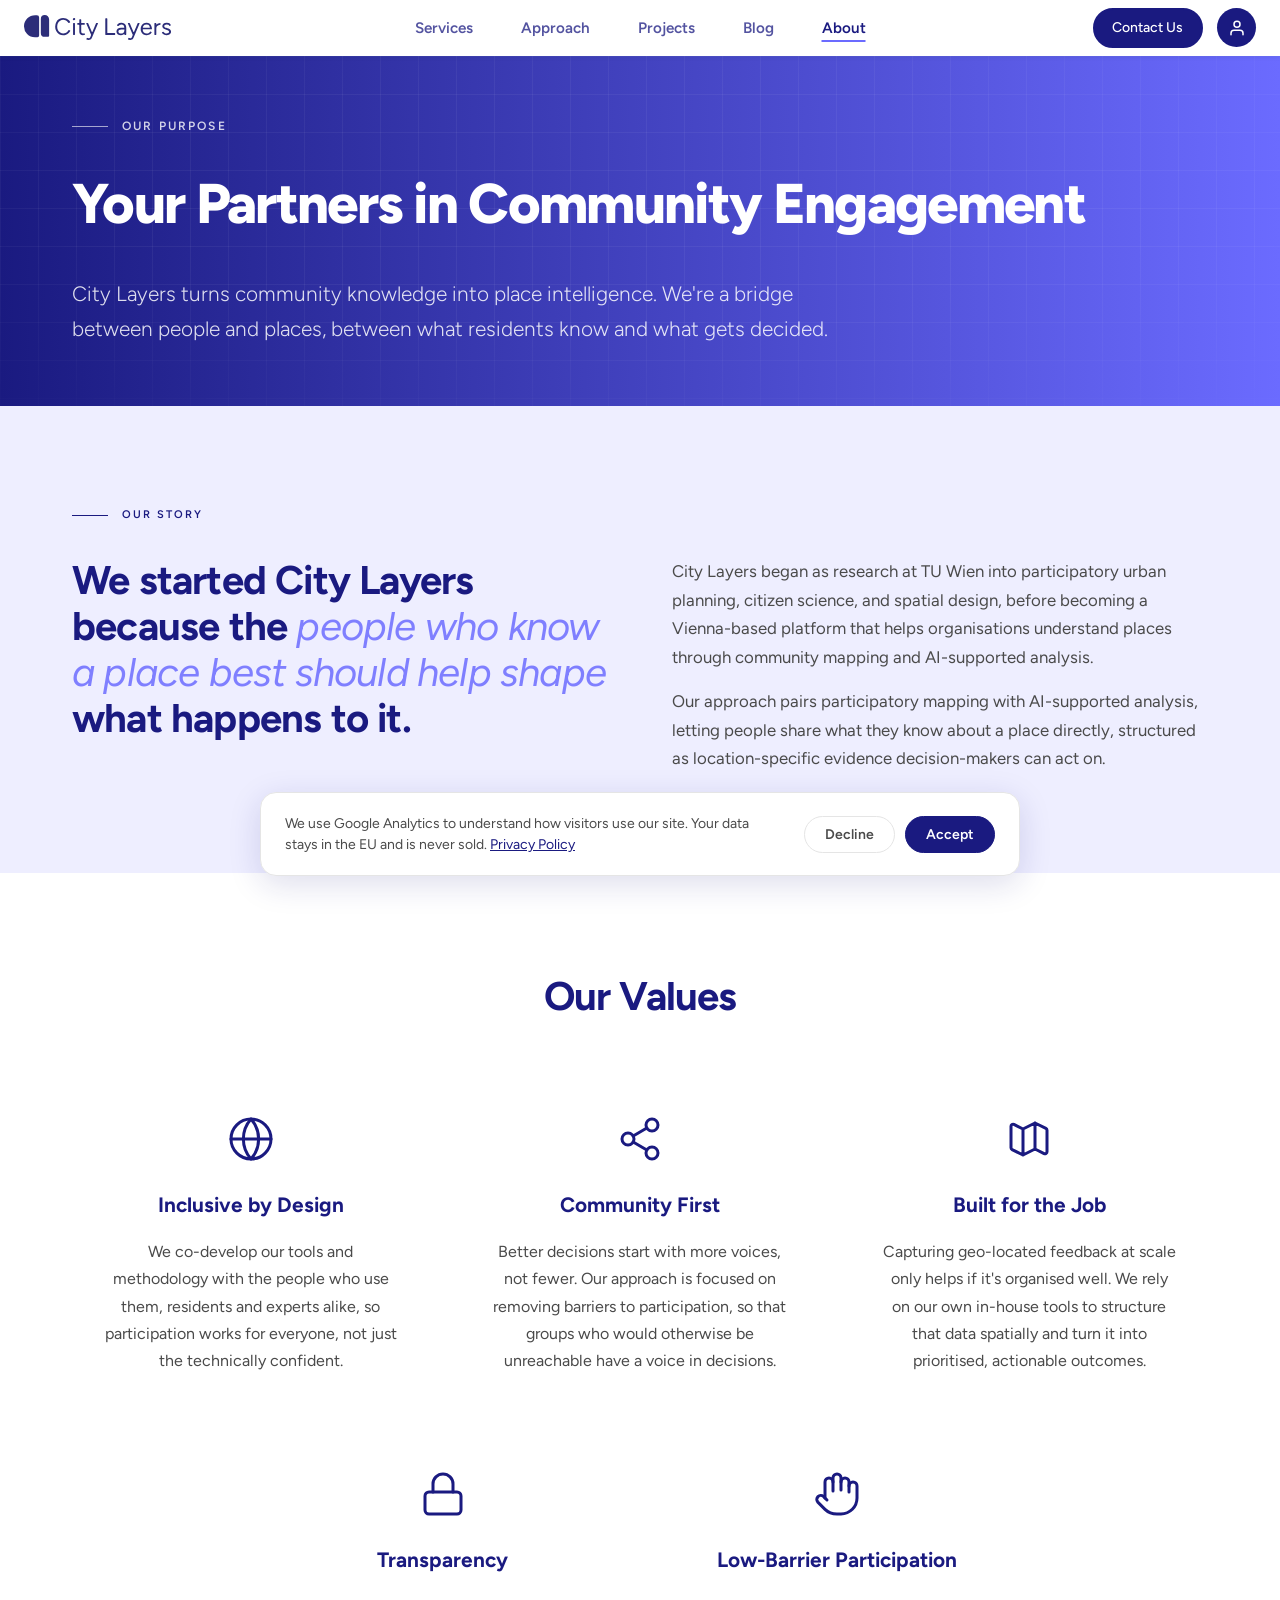
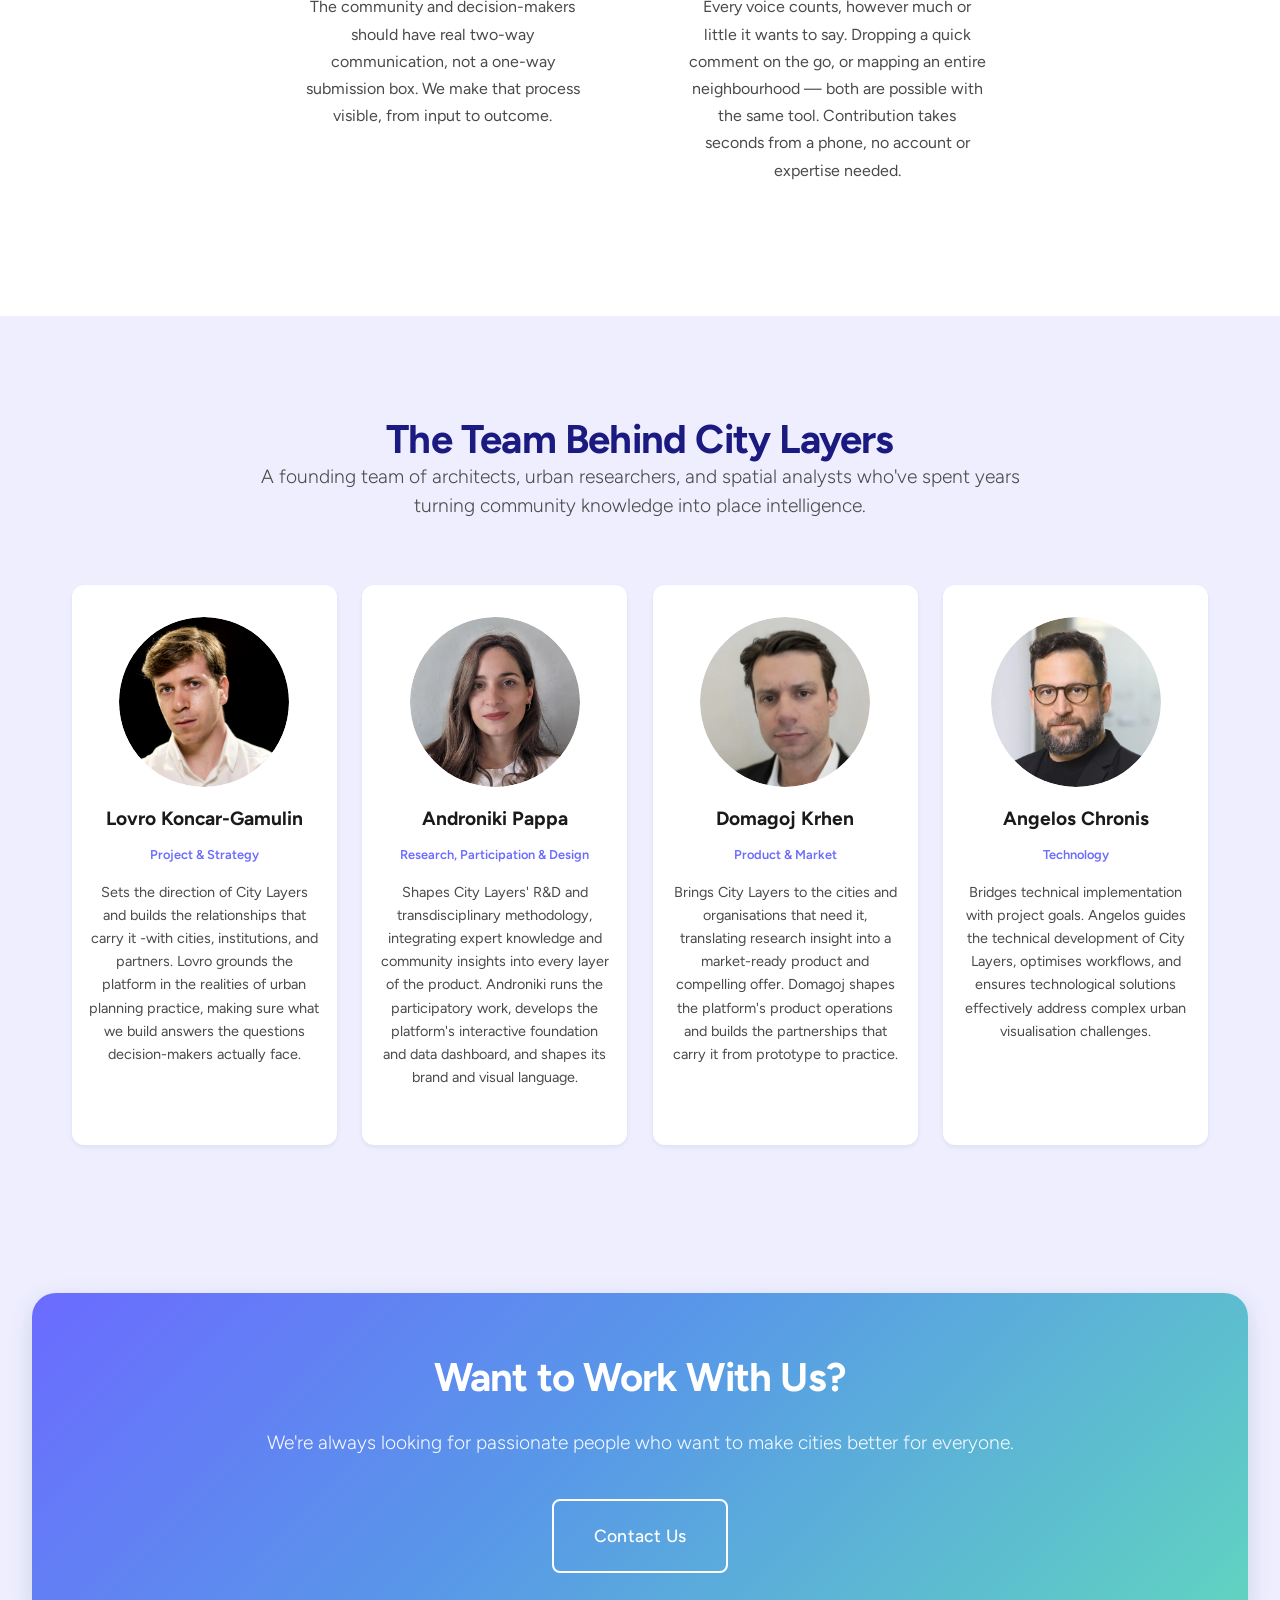
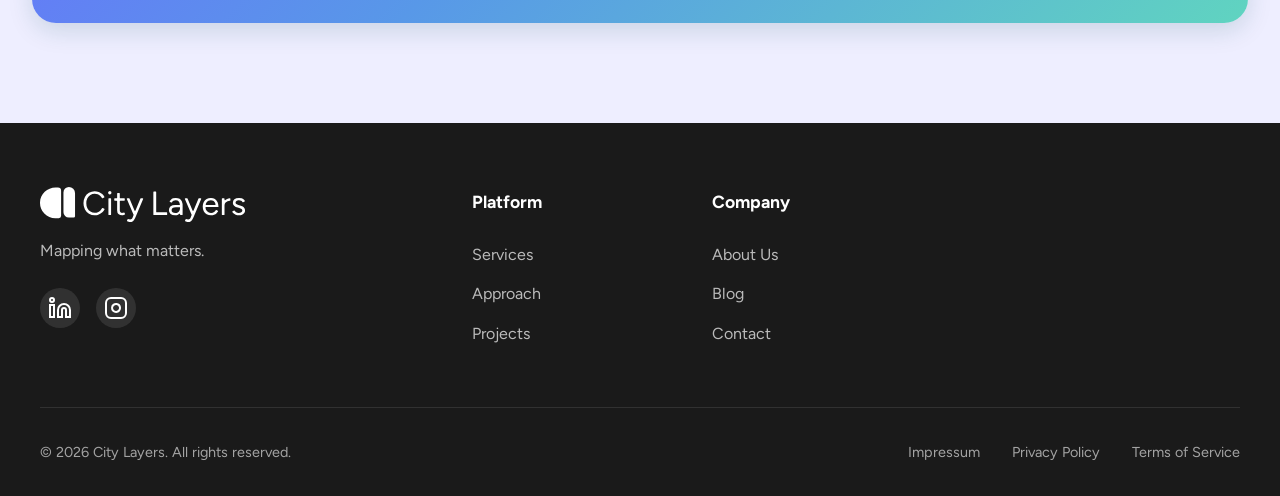
==== commit 2a10dc6f: "testing for webp" ====
--- a/about/index.html
+++ b/about/index.html
@@ -1,4 +1,4 @@
-<!DOCTYPE html><html lang="en" data-astro-cid-sckkx6r4> <head><meta charset="UTF-8"><meta name="viewport" content="width=device-width, initial-scale=1.0"><title>About City Layers — Our Team &amp; Story</title><meta name="description" content="City Layers was founded to bridge the gap between community knowledge and urban decision-making. Meet the team behind the platform."><link rel="canonical" href="https://citylayers.eu/about/"><meta property="og:title" content="About City Layers — Our Team &amp; Story"><meta property="og:description" content="City Layers was founded to bridge the gap between community knowledge and urban decision-making. Meet the team behind the platform."><meta property="og:url" content="https://citylayers.eu/about/"><meta property="og:type" content="website"><meta property="og:image" content="https://citylayers.eu/Hero-2-colour4.png"><meta name="twitter:card" content="summary_large_image"><meta name="twitter:title" content="About City Layers — Our Team &amp; Story"><meta name="twitter:description" content="City Layers was founded to bridge the gap between community knowledge and urban decision-making. Meet the team behind the platform."><link rel="stylesheet" href="/styles.css"><link rel="stylesheet" href="/pages.css"><link rel="icon" type="image/svg+xml" href="/logo-mark-white.svg"><!-- Organization schema — paste inside <head> in Layout.astro --><!-- TODO: Update logo URL to GCP-hosted URL after migration (currently placeholder) --><script type="application/ld+json">
+<!DOCTYPE html><html lang="en" data-astro-cid-sckkx6r4> <head><meta charset="UTF-8"><meta name="viewport" content="width=device-width, initial-scale=1.0"><title>About City Layers — Our Team &amp; Story</title><meta name="description" content="City Layers was founded to bridge the gap between community knowledge and urban decision-making. Meet the team behind the platform."><link rel="canonical" href="https://citylayers.eu/about/"><meta property="og:title" content="About City Layers — Our Team &amp; Story"><meta property="og:description" content="City Layers was founded to bridge the gap between community knowledge and urban decision-making. Meet the team behind the platform."><meta property="og:url" content="https://citylayers.eu/about/"><meta property="og:type" content="website"><meta property="og:image" content="https://citylayers.eu/Hero-2-colour4.webp"><meta name="twitter:card" content="summary_large_image"><meta name="twitter:title" content="About City Layers — Our Team &amp; Story"><meta name="twitter:description" content="City Layers was founded to bridge the gap between community knowledge and urban decision-making. Meet the team behind the platform."><link rel="stylesheet" href="/styles.css"><link rel="stylesheet" href="/pages.css"><link rel="icon" type="image/svg+xml" href="/logo-mark-purple.svg"><!-- Organization schema — paste inside <head> in Layout.astro --><!-- TODO: Update logo URL to GCP-hosted URL after migration (currently placeholder) --><script type="application/ld+json">
         {
         "@context": "https://schema.org",
         "@type": "Organization",
@@ -24,7 +24,7 @@
         }
     </script><style>@font-face{font-family:Figtree;src:url(/fonts/Figtree-VariableFont_wght.ttf) format("truetype");font-weight:100 900;font-style:normal;font-display:swap}@font-face{font-family:Figtree;src:url(/fonts/Figtree-Italic-VariableFont_wght.ttf) format("truetype");font-weight:100 900;font-style:italic;font-display:swap}.nav-actions[data-astro-cid-sckkx6r4]{display:flex;align-items:center;gap:14px}.nav-contact-btn[data-astro-cid-sckkx6r4]{background:#1a1a80;color:#fff;padding:.4rem 1.1rem;border-radius:999px;font-size:.875rem;font-weight:500;text-decoration:none;border:2px solid #1A1A80;transition:all .2s ease;white-space:nowrap}.nav-contact-btn[data-astro-cid-sckkx6r4]:hover{background:#fff;color:#1a1a80;box-shadow:0 4px 15px #0000004d}.nav-login-btn[data-astro-cid-sckkx6r4]{background:#1a1a80;color:#fff;width:39px;height:39px;border-radius:50%;text-decoration:none;border:none;transition:all .2s ease;display:flex;align-items:center;justify-content:center;flex-shrink:0}.nav-login-btn[data-astro-cid-sckkx6r4]:hover{background:#fff;color:#1a1a80;box-shadow:0 4px 15px #0000004d}@media(max-width:768px){.nav-contact-btn[data-astro-cid-sckkx6r4]{padding:.3rem .7rem;font-size:.75rem}.nav-login-btn[data-astro-cid-sckkx6r4]{width:32px;height:32px}.nav-login-btn[data-astro-cid-sckkx6r4] svg[data-astro-cid-sckkx6r4]{width:14px;height:14px}.nav-menu[data-astro-cid-sckkx6r4]{position:absolute;top:100%;left:0;right:0;background:#fff;flex-direction:column;padding:1rem;box-shadow:0 8px 16px #0000001a;display:none}.nav-menu[data-astro-cid-sckkx6r4].active{display:flex}}
 .story-grid[data-astro-cid-kh7btl4r]{display:grid;grid-template-columns:1fr 1fr;gap:64px;align-items:start}.story-intro[data-astro-cid-kh7btl4r] .section-title[data-astro-cid-kh7btl4r] em[data-astro-cid-kh7btl4r]{font-style:italic;font-weight:400;color:#6b6bffd9}.story-eyebrow[data-astro-cid-kh7btl4r]{font-size:11px;font-weight:600;letter-spacing:.18em;text-transform:uppercase;color:var(--primary-color);display:flex;align-items:center;gap:14px;margin-bottom:32px}.story-eyebrow[data-astro-cid-kh7btl4r]:before{content:"";display:block;width:36px;height:1px;background:var(--primary-color)}.story-intro[data-astro-cid-kh7btl4r] .section-title[data-astro-cid-kh7btl4r]{text-align:left;margin:0}.story-lede[data-astro-cid-kh7btl4r] p[data-astro-cid-kh7btl4r]{font-size:1.05rem;color:var(--text-medium);line-height:1.7;text-align:left;margin:0 0 1rem}.story-lede[data-astro-cid-kh7btl4r] p[data-astro-cid-kh7btl4r]:last-child{margin-bottom:0}@media(max-width:900px){.story-grid[data-astro-cid-kh7btl4r]{grid-template-columns:1fr;gap:32px}}.team-grid[data-astro-cid-kh7btl4r]{display:grid;grid-template-columns:repeat(4,1fr);gap:1.6rem}.team-grid[data-astro-cid-kh7btl4r] a[data-astro-cid-kh7btl4r]{display:block;height:100%}.team-member[data-astro-cid-kh7btl4r]{height:100%;display:flex;flex-direction:column;text-align:center;transition:transform .2s ease;cursor:pointer}.team-member[data-astro-cid-kh7btl4r]:hover{transform:translateY(-4px)}.member-photo[data-astro-cid-kh7btl4r]{width:170px;height:170px;margin:0 auto 1rem;border-radius:50%;overflow:hidden}.member-name[data-astro-cid-kh7btl4r]{font-size:1.2rem}.member-role[data-astro-cid-kh7btl4r]{font-size:.8rem;color:var(--accent-purple)}.member-bio[data-astro-cid-kh7btl4r]{font-size:.9rem}@media(max-width:900px){.team-grid[data-astro-cid-kh7btl4r]{grid-template-columns:repeat(2,1fr)}}@media(max-width:480px){.team-grid[data-astro-cid-kh7btl4r]{grid-template-columns:1fr}}.value-svg[data-astro-cid-kh7btl4r]{width:48px;height:48px;display:block;margin:0 auto 1.5rem}.value-icon[data-astro-cid-kh7btl4r]{display:flex;justify-content:center;margin-bottom:1rem}.values-grid[data-astro-cid-kh7btl4r]{display:grid;grid-template-columns:repeat(3,1fr);gap:2rem}.values-grid-bottom[data-astro-cid-kh7btl4r]{grid-column:1 / -1;display:grid;grid-template-columns:repeat(2,1fr);gap:2rem;max-width:66.66%;margin:0 auto}
-</style></head> <body data-astro-cid-sckkx6r4> <nav class="nav" data-astro-cid-sckkx6r4> <div class="nav-container" data-astro-cid-sckkx6r4> <a href="/" class="logo" data-astro-cid-sckkx6r4> <img src="/logo.svg" alt="City Layers" class="logo-img" data-astro-cid-sckkx6r4> </a> <ul class="nav-menu" id="navMenu" data-astro-cid-sckkx6r4> <li data-astro-cid-sckkx6r4><a href="/services" class="nav-link " data-astro-cid-sckkx6r4>Services</a></li> <li data-astro-cid-sckkx6r4><a href="/approach" class="nav-link " data-astro-cid-sckkx6r4>Approach</a></li> <li data-astro-cid-sckkx6r4><a href="/projects" class="nav-link " data-astro-cid-sckkx6r4>Projects</a></li> <li data-astro-cid-sckkx6r4><a href="/blog" class="nav-link " data-astro-cid-sckkx6r4>Blog</a></li> <li data-astro-cid-sckkx6r4><a href="/about" class="nav-link active" data-astro-cid-sckkx6r4>About</a></li> </ul> <div class="nav-actions" data-astro-cid-sckkx6r4> <a href="/contact" class="nav-contact-btn" data-astro-cid-sckkx6r4>Contact Us</a> <a href="https://campaigns.citylayers.eu/" class="nav-login-btn" title="Client Login" target="_blank" rel="noopener noreferrer" data-astro-cid-sckkx6r4> <svg xmlns="http://www.w3.org/2000/svg" width="18" height="18" viewBox="0 0 24 24" fill="none" stroke="currentColor" stroke-width="2" stroke-linecap="round" stroke-linejoin="round" data-astro-cid-sckkx6r4> <path d="M20 21v-2a4 4 0 0 0-4-4H8a4 4 0 0 0-4 4v2" data-astro-cid-sckkx6r4></path> <circle cx="12" cy="7" r="4" data-astro-cid-sckkx6r4></circle> </svg> </a> <button class="nav-toggle" id="navToggle" data-astro-cid-sckkx6r4> <span data-astro-cid-sckkx6r4></span> <span data-astro-cid-sckkx6r4></span> <span data-astro-cid-sckkx6r4></span> </button> </div> </div> </nav>  <section class="page-hero" data-astro-cid-kh7btl4r> <div class="container" data-astro-cid-kh7btl4r> <div class="page-eyebrow" data-astro-cid-kh7btl4r>Our Purpose</div> <h1 class="page-title" data-astro-cid-kh7btl4r>Your Partners in Community Engagement</h1> <p class="page-subtitle" data-astro-cid-kh7btl4r>City Layers turns community knowledge into place intelligence. We're a bridge between people and places, between what residents know and what gets decided.</p> </div> </section> <section class="our-story" data-astro-cid-kh7btl4r> <div class="container" data-astro-cid-kh7btl4r> <span class="story-eyebrow" data-astro-cid-kh7btl4r>Our Story</span> <div class="story-grid" data-astro-cid-kh7btl4r> <div class="story-intro" data-astro-cid-kh7btl4r> <h2 class="section-title" data-astro-cid-kh7btl4r>We started City Layers because the <em data-astro-cid-kh7btl4r>people who know a place best should help shape</em> what happens to it.</h2> </div> <div class="story-lede" data-astro-cid-kh7btl4r> <p data-astro-cid-kh7btl4r>City Layers began as research at TU Wien into participatory urban planning, citizen science, and spatial design, before becoming a Vienna-based platform that helps organisations understand places through community mapping and AI-supported analysis.</p> <p data-astro-cid-kh7btl4r>Our approach pairs participatory mapping with AI-supported analysis, letting people share what they know about a place directly, structured as location-specific evidence decision-makers can act on.</p> </div> </div> </div> </section> <section class="values-section" data-astro-cid-kh7btl4r> <div class="container" data-astro-cid-kh7btl4r> <h2 class="section-title text-center" data-astro-cid-kh7btl4r>Our Values</h2> <div class="values-grid" data-astro-cid-kh7btl4r> <div class="value-card" data-astro-cid-kh7btl4r> <svg class="value-svg" viewBox="0 0 24 24" fill="none" stroke="var(--primary-color)" stroke-width="1.5" stroke-linecap="round" stroke-linejoin="round" data-astro-cid-kh7btl4r><circle cx="12" cy="12" r="10" data-astro-cid-kh7btl4r></circle><path d="M2 12h20M12 2a15 15 0 0 1 0 20M12 2a15 15 0 0 0 0 20" data-astro-cid-kh7btl4r></path></svg> <h3 data-astro-cid-kh7btl4r>Inclusive by Design</h3> <p data-astro-cid-kh7btl4r>We co-develop our tools and methodology with the people who use them, residents and experts alike, so participation works for everyone, not just the technically confident.</p> </div> <div class="value-card" data-astro-cid-kh7btl4r> <svg class="value-svg" viewBox="0 0 24 24" fill="none" stroke="var(--primary-color)" stroke-width="1.5" stroke-linecap="round" stroke-linejoin="round" data-astro-cid-kh7btl4r><circle cx="18" cy="5" r="3" data-astro-cid-kh7btl4r></circle><circle cx="6" cy="12" r="3" data-astro-cid-kh7btl4r></circle><circle cx="18" cy="19" r="3" data-astro-cid-kh7btl4r></circle><line x1="8.59" y1="13.51" x2="15.42" y2="17.49" data-astro-cid-kh7btl4r></line><line x1="15.41" y1="6.51" x2="8.59" y2="10.49" data-astro-cid-kh7btl4r></line></svg> <h3 data-astro-cid-kh7btl4r>Community First</h3> <p data-astro-cid-kh7btl4r>Better decisions start with more voices, not fewer. Our approach is focused on removing barriers to participation, so that groups who would otherwise be unreachable have a voice in decisions.</p> </div> <div class="value-card" data-astro-cid-kh7btl4r> <svg class="value-svg" viewBox="0 0 24 24" fill="none" stroke="var(--primary-color)" stroke-width="1.5" stroke-linecap="round" stroke-linejoin="round" data-astro-cid-kh7btl4r><path d="M9 20l-5.447-2.724A1 1 0 0 1 3 16.382V5.618a1 1 0 0 1 1.447-.894L9 7m0 13l6-3m-6 3V7m6 10l4.553 2.276A1 1 0 0 0 21 18.382V7.618a1 1 0 0 0-.553-.894L15 4m0 13V4m0 0L9 7" data-astro-cid-kh7btl4r></path></svg> <h3 data-astro-cid-kh7btl4r>Built for the Job</h3> <p data-astro-cid-kh7btl4r>Capturing geo-located feedback at scale only helps if it's organised well. We rely on our own in-house tools to structure that data spatially and turn it into prioritised, actionable outcomes.</p> </div> <div class="values-grid-bottom" data-astro-cid-kh7btl4r> <div class="value-card" data-astro-cid-kh7btl4r> <svg class="value-svg" viewBox="0 0 24 24" fill="none" stroke="var(--primary-color)" stroke-width="1.5" stroke-linecap="round" stroke-linejoin="round" data-astro-cid-kh7btl4r><rect x="3" y="11" width="18" height="11" rx="2" data-astro-cid-kh7btl4r></rect><path d="M7 11V7a5 5 0 0 1 10 0v4" data-astro-cid-kh7btl4r></path></svg> <h3 data-astro-cid-kh7btl4r>Transparency</h3> <p data-astro-cid-kh7btl4r>The community and decision-makers should have real two-way communication, not a one-way submission box. We make that process visible, from input to outcome.</p> </div> <div class="value-card" data-astro-cid-kh7btl4r> <svg class="value-svg" viewBox="0 0 24 24" fill="none" stroke="var(--primary-color)" stroke-width="1.5" stroke-linecap="round" stroke-linejoin="round" data-astro-cid-kh7btl4r><path d="M18 11V6a2 2 0 0 0-2-2 2 2 0 0 0-2 2v0" data-astro-cid-kh7btl4r></path><path d="M14 10V4a2 2 0 0 0-2-2 2 2 0 0 0-2 2v2" data-astro-cid-kh7btl4r></path><path d="M10 10.5V6a2 2 0 0 0-2-2 2 2 0 0 0-2 2v8" data-astro-cid-kh7btl4r></path><path d="M18 8a2 2 0 1 1 4 0v6a8 8 0 0 1-8 8h-2c-2.8 0-4.5-.86-5.99-2.34l-3.6-3.6a2 2 0 0 1 2.83-2.82L7 15" data-astro-cid-kh7btl4r></path></svg> <h3 data-astro-cid-kh7btl4r>Low-Barrier Participation</h3> <p data-astro-cid-kh7btl4r>Every voice counts, however much or little it wants to say. Dropping a quick comment on the go, or mapping an entire neighbourhood — both are possible with the same tool. Contribution takes seconds from a phone, no account or expertise needed.</p> </div> </div> </div> </div> </section> <section class="team-section" id="team" data-astro-cid-kh7btl4r> <div class="container" data-astro-cid-kh7btl4r> <h2 class="section-title text-center" data-astro-cid-kh7btl4r>The Team Behind City Layers</h2> <p class="section-description text-center" data-astro-cid-kh7btl4r>A founding team of architects, urban researchers, and spatial analysts who've spent years</p> <p class="section-description text-center" data-astro-cid-kh7btl4r>turning community knowledge into place intelligence.</p> <div class="team-grid" data-astro-cid-kh7btl4r> <a href="https://www.linkedin.com/in/lovro-koncar-gamulin/" target="_blank" rel="noopener noreferrer" style="text-decoration: none; color: inherit;" data-astro-cid-kh7btl4r> <div class="team-member" data-astro-cid-kh7btl4r> <div class="member-photo" data-astro-cid-kh7btl4r> <img src="/media/directus/e0da8eda-fbba-486f-b9e1-928082a62981.webp" alt="Lovro Koncar-Gamulin" style="width: 100%; height: 100%; object-fit: cover; border-radius: 50%;" loading="lazy" data-astro-cid-kh7btl4r> </div> <h3 class="member-name" data-astro-cid-kh7btl4r>Lovro Koncar-Gamulin</h3> <p class="member-role" data-astro-cid-kh7btl4r>Project &amp; Strategy</p> <p class="member-bio" data-astro-cid-kh7btl4r>Sets the direction of City Layers and builds the relationships that carry it -with cities, institutions, and partners. Lovro grounds the platform in the realities of urban planning practice, making sure what we build answers the questions decision-makers actually face.</p> </div> </a><a href="https://www.linkedin.com/in/androniki-pappa/" target="_blank" rel="noopener noreferrer" style="text-decoration: none; color: inherit;" data-astro-cid-kh7btl4r> <div class="team-member" data-astro-cid-kh7btl4r> <div class="member-photo" data-astro-cid-kh7btl4r> <img src="/media/directus/01ef7581-3f5c-4105-92b3-f33d2294297f.webp" alt="Androniki Pappa" style="width: 100%; height: 100%; object-fit: cover; border-radius: 50%;" loading="lazy" data-astro-cid-kh7btl4r> </div> <h3 class="member-name" data-astro-cid-kh7btl4r>Androniki Pappa</h3> <p class="member-role" data-astro-cid-kh7btl4r>Research, Participation &amp; Design</p> <p class="member-bio" data-astro-cid-kh7btl4r>Shapes City Layers&#39; R&amp;D and transdisciplinary methodology, integrating expert knowledge and community insights into every layer of the product. Androniki runs the participatory work, develops the platform&#39;s interactive foundation and data dashboard, and shapes its brand and visual language.</p> </div> </a><a href="https://www.linkedin.com/in/domagoj-krhen/" target="_blank" rel="noopener noreferrer" style="text-decoration: none; color: inherit;" data-astro-cid-kh7btl4r> <div class="team-member" data-astro-cid-kh7btl4r> <div class="member-photo" data-astro-cid-kh7btl4r> <img src="/media/directus/ca02a9b4-415e-416c-8a6f-26a73e5734d4.webp" alt="Domagoj Krhen" style="width: 100%; height: 100%; object-fit: cover; border-radius: 50%;" loading="lazy" data-astro-cid-kh7btl4r> </div> <h3 class="member-name" data-astro-cid-kh7btl4r>Domagoj Krhen</h3> <p class="member-role" data-astro-cid-kh7btl4r>Product &amp; Market</p> <p class="member-bio" data-astro-cid-kh7btl4r>Brings City Layers to the cities and organisations that need it, translating research insight into a market-ready product and compelling offer. Domagoj shapes the platform&#39;s product operations and builds the partnerships that carry it from prototype to practice.</p> </div> </a><a href="https://www.linkedin.com/in/angeloschronis/" target="_blank" rel="noopener noreferrer" style="text-decoration: none; color: inherit;" data-astro-cid-kh7btl4r> <div class="team-member" data-astro-cid-kh7btl4r> <div class="member-photo" data-astro-cid-kh7btl4r> <img src="/media/directus/edfbfb48-6916-4d77-abc0-fa4020a5e365.webp" alt="Angelos Chronis" style="width: 100%; height: 100%; object-fit: cover; border-radius: 50%;" loading="lazy" data-astro-cid-kh7btl4r> </div> <h3 class="member-name" data-astro-cid-kh7btl4r>Angelos Chronis</h3> <p class="member-role" data-astro-cid-kh7btl4r>Technology</p> <p class="member-bio" data-astro-cid-kh7btl4r>Bridges technical implementation with project goals. Angelos guides the technical development of City Layers, optimises workflows, and ensures technological solutions effectively address complex urban visualisation challenges.</p> </div> </a> </div> </div> </section> <section class="cta-section" data-astro-cid-kh7btl4r> <div class="container" data-astro-cid-kh7btl4r> <h2 data-astro-cid-kh7btl4r>Want to Work With Us?</h2> <p data-astro-cid-kh7btl4r>We're always looking for passionate people who want to make cities better for everyone.</p> <div class="cta-buttons" data-astro-cid-kh7btl4r> <a href="/contact" class="btn btn-outline btn-large" data-astro-cid-kh7btl4r> Contact Us </a> </div> </div> </section>  <footer class="footer" data-astro-cid-sckkx6r4> <div class="footer-container" data-astro-cid-sckkx6r4> <div class="footer-column" data-astro-cid-sckkx6r4> <div class="footer-logo" data-astro-cid-sckkx6r4> <img src="/logo.svg" class="footer-logo-img" alt="City Layers" data-astro-cid-sckkx6r4> </div> <p class="footer-description" data-astro-cid-sckkx6r4>Mapping what matters.</p> <div class="social-links" data-astro-cid-sckkx6r4> <div class="social-links" data-astro-cid-sckkx6r4> <a href="https://www.linkedin.com/company/city-layers" target="_blank" rel="noopener noreferrer" class="social-link" aria-label="LinkedIn" data-astro-cid-sckkx6r4><svg width="24" height="24" viewBox="0 0 24 24" fill="none" stroke="currentColor" stroke-width="2" data-astro-cid-sckkx6r4><path d="M16 8a6 6 0 0 1 6 6v7h-4v-7a2 2 0 0 0-2-2 2 2 0 0 0-2 2v7h-4v-7a6 6 0 0 1 6-6z" data-astro-cid-sckkx6r4></path><rect x="2" y="9" width="4" height="12" data-astro-cid-sckkx6r4></rect><circle cx="4" cy="4" r="2" data-astro-cid-sckkx6r4></circle></svg></a> <a href="https://www.instagram.com/city.layers/" target="_blank" rel="noopener noreferrer" class="social-link" aria-label="Instagram" data-astro-cid-sckkx6r4><svg width="24" height="24" viewBox="0 0 24 24" fill="none" stroke="currentColor" stroke-width="2" data-astro-cid-sckkx6r4><rect x="2" y="2" width="20" height="20" rx="5" ry="5" data-astro-cid-sckkx6r4></rect><path d="M16 11.37A4 4 0 1 1 12.63 8 4 4 0 0 1 16 11.37z" data-astro-cid-sckkx6r4></path><line x1="17.5" y1="6.5" x2="17.51" y2="6.5" data-astro-cid-sckkx6r4></line></svg></a> </div> </div> </div> <div class="footer-column" data-astro-cid-sckkx6r4> <h4 data-astro-cid-sckkx6r4>Platform</h4> <ul class="footer-links" data-astro-cid-sckkx6r4> <li data-astro-cid-sckkx6r4><a href="/services" data-astro-cid-sckkx6r4>Services</a></li> <li data-astro-cid-sckkx6r4><a href="/approach" data-astro-cid-sckkx6r4>Approach</a></li> <li data-astro-cid-sckkx6r4><a href="/projects" data-astro-cid-sckkx6r4>Projects</a></li> </ul> </div> <div class="footer-column" data-astro-cid-sckkx6r4> <h4 data-astro-cid-sckkx6r4>Company</h4> <ul class="footer-links" data-astro-cid-sckkx6r4> <li data-astro-cid-sckkx6r4><a href="/about" data-astro-cid-sckkx6r4>About Us</a></li> <li data-astro-cid-sckkx6r4><a href="/blog" data-astro-cid-sckkx6r4>Blog</a></li> <li data-astro-cid-sckkx6r4><a href="/contact" data-astro-cid-sckkx6r4>Contact</a></li> </ul> </div>  </div> <div class="footer-bottom" data-astro-cid-sckkx6r4> <p data-astro-cid-sckkx6r4>&copy; 2025 City Layers. All rights reserved.</p> <div class="footer-legal" data-astro-cid-sckkx6r4> <a href="/impressum" data-astro-cid-sckkx6r4>Impressum</a> <a href="/privacy" data-astro-cid-sckkx6r4>Privacy Policy</a> <a href="/terms" data-astro-cid-sckkx6r4>Terms of Service</a> </div> </div> </footer> <script src="/script.js"></script> <!-- Floating Contact Button & Login -->  <!-- Cookie Banner --> <div id="cookie-banner" class="cookie-banner" data-astro-cid-sckkx6r4> <div class="cookie-content" data-astro-cid-sckkx6r4> <p class="cookie-text" data-astro-cid-sckkx6r4>We use Google Analytics to understand how visitors use our site. Your data stays in the EU and is never sold. <a href="/privacy" data-astro-cid-sckkx6r4>Privacy Policy</a></p> <div class="cookie-actions" data-astro-cid-sckkx6r4> <button id="cookie-decline" class="cookie-btn cookie-btn-decline" data-astro-cid-sckkx6r4>Decline</button> <button id="cookie-accept" class="cookie-btn cookie-btn-accept" data-astro-cid-sckkx6r4>Accept</button> </div> </div> </div> <script>
+</style></head> <body data-astro-cid-sckkx6r4> <nav class="nav" data-astro-cid-sckkx6r4> <div class="nav-container" data-astro-cid-sckkx6r4> <a href="/" class="logo" data-astro-cid-sckkx6r4> <img src="/logo.svg" alt="City Layers" class="logo-img" data-astro-cid-sckkx6r4> </a> <ul class="nav-menu" id="navMenu" data-astro-cid-sckkx6r4> <li data-astro-cid-sckkx6r4><a href="/services" class="nav-link " data-astro-cid-sckkx6r4>Services</a></li> <li data-astro-cid-sckkx6r4><a href="/approach" class="nav-link " data-astro-cid-sckkx6r4>Approach</a></li> <li data-astro-cid-sckkx6r4><a href="/projects" class="nav-link " data-astro-cid-sckkx6r4>Projects</a></li> <li data-astro-cid-sckkx6r4><a href="/blog" class="nav-link " data-astro-cid-sckkx6r4>Blog</a></li> <li data-astro-cid-sckkx6r4><a href="/about" class="nav-link active" data-astro-cid-sckkx6r4>About</a></li> </ul> <div class="nav-actions" data-astro-cid-sckkx6r4> <a href="/contact" class="nav-contact-btn" data-astro-cid-sckkx6r4>Contact Us</a> <a href="https://campaigns.citylayers.eu/" class="nav-login-btn" title="Client Login" target="_blank" rel="noopener noreferrer" data-astro-cid-sckkx6r4> <svg xmlns="http://www.w3.org/2000/svg" width="18" height="18" viewBox="0 0 24 24" fill="none" stroke="currentColor" stroke-width="2" stroke-linecap="round" stroke-linejoin="round" data-astro-cid-sckkx6r4> <path d="M20 21v-2a4 4 0 0 0-4-4H8a4 4 0 0 0-4 4v2" data-astro-cid-sckkx6r4></path> <circle cx="12" cy="7" r="4" data-astro-cid-sckkx6r4></circle> </svg> </a> <button class="nav-toggle" id="navToggle" data-astro-cid-sckkx6r4> <span data-astro-cid-sckkx6r4></span> <span data-astro-cid-sckkx6r4></span> <span data-astro-cid-sckkx6r4></span> </button> </div> </div> </nav>  <section class="page-hero" data-astro-cid-kh7btl4r> <div class="container" data-astro-cid-kh7btl4r> <div class="page-eyebrow" data-astro-cid-kh7btl4r>Our Purpose</div> <h1 class="page-title" data-astro-cid-kh7btl4r>Your Partners in Community Engagement</h1> <p class="page-subtitle" data-astro-cid-kh7btl4r>City Layers turns community knowledge into place intelligence. We're a bridge between people and places, between what residents know and what gets decided.</p> </div> </section> <section class="our-story" data-astro-cid-kh7btl4r> <div class="container" data-astro-cid-kh7btl4r> <span class="story-eyebrow" data-astro-cid-kh7btl4r>Our Story</span> <div class="story-grid" data-astro-cid-kh7btl4r> <div class="story-intro" data-astro-cid-kh7btl4r> <h2 class="section-title" data-astro-cid-kh7btl4r>We started City Layers because the <em data-astro-cid-kh7btl4r>people who know a place best should help shape</em> what happens to it.</h2> </div> <div class="story-lede" data-astro-cid-kh7btl4r> <p data-astro-cid-kh7btl4r>City Layers began as research at TU Wien into participatory urban planning, citizen science, and spatial design, before becoming a Vienna-based platform that helps organisations understand places through community mapping and AI-supported analysis.</p> <p data-astro-cid-kh7btl4r>Our approach pairs participatory mapping with AI-supported analysis, letting people share what they know about a place directly, structured as location-specific evidence decision-makers can act on.</p> </div> </div> </div> </section> <section class="values-section" data-astro-cid-kh7btl4r> <div class="container" data-astro-cid-kh7btl4r> <h2 class="section-title text-center" data-astro-cid-kh7btl4r>Our Values</h2> <div class="values-grid" data-astro-cid-kh7btl4r> <div class="value-card" data-astro-cid-kh7btl4r> <svg class="value-svg" viewBox="0 0 24 24" fill="none" stroke="var(--primary-color)" stroke-width="1.5" stroke-linecap="round" stroke-linejoin="round" data-astro-cid-kh7btl4r><circle cx="12" cy="12" r="10" data-astro-cid-kh7btl4r></circle><path d="M2 12h20M12 2a15 15 0 0 1 0 20M12 2a15 15 0 0 0 0 20" data-astro-cid-kh7btl4r></path></svg> <h3 data-astro-cid-kh7btl4r>Inclusive by Design</h3> <p data-astro-cid-kh7btl4r>We co-develop our tools and methodology with the people who use them, residents and experts alike, so participation works for everyone, not just the technically confident.</p> </div> <div class="value-card" data-astro-cid-kh7btl4r> <svg class="value-svg" viewBox="0 0 24 24" fill="none" stroke="var(--primary-color)" stroke-width="1.5" stroke-linecap="round" stroke-linejoin="round" data-astro-cid-kh7btl4r><circle cx="18" cy="5" r="3" data-astro-cid-kh7btl4r></circle><circle cx="6" cy="12" r="3" data-astro-cid-kh7btl4r></circle><circle cx="18" cy="19" r="3" data-astro-cid-kh7btl4r></circle><line x1="8.59" y1="13.51" x2="15.42" y2="17.49" data-astro-cid-kh7btl4r></line><line x1="15.41" y1="6.51" x2="8.59" y2="10.49" data-astro-cid-kh7btl4r></line></svg> <h3 data-astro-cid-kh7btl4r>Community First</h3> <p data-astro-cid-kh7btl4r>Better decisions start with more voices, not fewer. Our approach is focused on removing barriers to participation, so that groups who would otherwise be unreachable have a voice in decisions.</p> </div> <div class="value-card" data-astro-cid-kh7btl4r> <svg class="value-svg" viewBox="0 0 24 24" fill="none" stroke="var(--primary-color)" stroke-width="1.5" stroke-linecap="round" stroke-linejoin="round" data-astro-cid-kh7btl4r><path d="M9 20l-5.447-2.724A1 1 0 0 1 3 16.382V5.618a1 1 0 0 1 1.447-.894L9 7m0 13l6-3m-6 3V7m6 10l4.553 2.276A1 1 0 0 0 21 18.382V7.618a1 1 0 0 0-.553-.894L15 4m0 13V4m0 0L9 7" data-astro-cid-kh7btl4r></path></svg> <h3 data-astro-cid-kh7btl4r>Built for the Job</h3> <p data-astro-cid-kh7btl4r>Capturing geo-located feedback at scale only helps if it's organised well. We rely on our own in-house tools to structure that data spatially and turn it into prioritised, actionable outcomes.</p> </div> <div class="values-grid-bottom" data-astro-cid-kh7btl4r> <div class="value-card" data-astro-cid-kh7btl4r> <svg class="value-svg" viewBox="0 0 24 24" fill="none" stroke="var(--primary-color)" stroke-width="1.5" stroke-linecap="round" stroke-linejoin="round" data-astro-cid-kh7btl4r><rect x="3" y="11" width="18" height="11" rx="2" data-astro-cid-kh7btl4r></rect><path d="M7 11V7a5 5 0 0 1 10 0v4" data-astro-cid-kh7btl4r></path></svg> <h3 data-astro-cid-kh7btl4r>Transparency</h3> <p data-astro-cid-kh7btl4r>The community and decision-makers should have real two-way communication, not a one-way submission box. We make that process visible, from input to outcome.</p> </div> <div class="value-card" data-astro-cid-kh7btl4r> <svg class="value-svg" viewBox="0 0 24 24" fill="none" stroke="var(--primary-color)" stroke-width="1.5" stroke-linecap="round" stroke-linejoin="round" data-astro-cid-kh7btl4r><path d="M18 11V6a2 2 0 0 0-2-2 2 2 0 0 0-2 2v0" data-astro-cid-kh7btl4r></path><path d="M14 10V4a2 2 0 0 0-2-2 2 2 0 0 0-2 2v2" data-astro-cid-kh7btl4r></path><path d="M10 10.5V6a2 2 0 0 0-2-2 2 2 0 0 0-2 2v8" data-astro-cid-kh7btl4r></path><path d="M18 8a2 2 0 1 1 4 0v6a8 8 0 0 1-8 8h-2c-2.8 0-4.5-.86-5.99-2.34l-3.6-3.6a2 2 0 0 1 2.83-2.82L7 15" data-astro-cid-kh7btl4r></path></svg> <h3 data-astro-cid-kh7btl4r>Low-Barrier Participation</h3> <p data-astro-cid-kh7btl4r>Every voice counts, however much or little it wants to say. Dropping a quick comment on the go, or mapping an entire neighbourhood — both are possible with the same tool. Contribution takes seconds from a phone, no account or expertise needed.</p> </div> </div> </div> </div> </section> <section class="team-section" id="team" data-astro-cid-kh7btl4r> <div class="container" data-astro-cid-kh7btl4r> <h2 class="section-title text-center" data-astro-cid-kh7btl4r>The Team Behind City Layers</h2> <p class="section-description text-center" data-astro-cid-kh7btl4r>A founding team of architects, urban researchers, and spatial analysts who've spent years</p> <p class="section-description text-center" data-astro-cid-kh7btl4r>turning community knowledge into place intelligence.</p> <div class="team-grid" data-astro-cid-kh7btl4r> <a href="https://www.linkedin.com/in/lovro-koncar-gamulin/" target="_blank" rel="noopener noreferrer" style="text-decoration: none; color: inherit;" data-astro-cid-kh7btl4r> <div class="team-member" data-astro-cid-kh7btl4r> <div class="member-photo" data-astro-cid-kh7btl4r> <img src="/media/directus/e0da8eda-fbba-486f-b9e1-928082a62981.webp" alt="Lovro Koncar-Gamulin" style="width: 100%; height: 100%; object-fit: cover; border-radius: 50%;" loading="lazy" data-astro-cid-kh7btl4r> </div> <h3 class="member-name" data-astro-cid-kh7btl4r>Lovro Koncar-Gamulin</h3> <p class="member-role" data-astro-cid-kh7btl4r>Project &amp; Strategy</p> <p class="member-bio" data-astro-cid-kh7btl4r>Sets the direction of City Layers and builds the relationships that carry it -with cities, institutions, and partners. Lovro grounds the platform in the realities of urban planning practice, making sure what we build answers the questions decision-makers actually face.</p> </div> </a><a href="https://www.linkedin.com/in/androniki-pappa/" target="_blank" rel="noopener noreferrer" style="text-decoration: none; color: inherit;" data-astro-cid-kh7btl4r> <div class="team-member" data-astro-cid-kh7btl4r> <div class="member-photo" data-astro-cid-kh7btl4r> <img src="/media/directus/01ef7581-3f5c-4105-92b3-f33d2294297f.webp" alt="Androniki Pappa" style="width: 100%; height: 100%; object-fit: cover; border-radius: 50%;" loading="lazy" data-astro-cid-kh7btl4r> </div> <h3 class="member-name" data-astro-cid-kh7btl4r>Androniki Pappa</h3> <p class="member-role" data-astro-cid-kh7btl4r>Research, Participation &amp; Design</p> <p class="member-bio" data-astro-cid-kh7btl4r>Shapes City Layers&#39; R&amp;D and transdisciplinary methodology, integrating expert knowledge and community insights into every layer of the product. Androniki runs the participatory work, develops the platform&#39;s interactive foundation and data dashboard, and shapes its brand and visual language.</p> </div> </a><a href="https://www.linkedin.com/in/domagoj-krhen/" target="_blank" rel="noopener noreferrer" style="text-decoration: none; color: inherit;" data-astro-cid-kh7btl4r> <div class="team-member" data-astro-cid-kh7btl4r> <div class="member-photo" data-astro-cid-kh7btl4r> <img src="/media/directus/ca02a9b4-415e-416c-8a6f-26a73e5734d4.webp" alt="Domagoj Krhen" style="width: 100%; height: 100%; object-fit: cover; border-radius: 50%;" loading="lazy" data-astro-cid-kh7btl4r> </div> <h3 class="member-name" data-astro-cid-kh7btl4r>Domagoj Krhen</h3> <p class="member-role" data-astro-cid-kh7btl4r>Product &amp; Market</p> <p class="member-bio" data-astro-cid-kh7btl4r>Brings City Layers to the cities and organisations that need it, translating research insight into a market-ready product and compelling offer. Domagoj shapes the platform&#39;s product operations and builds the partnerships that carry it from prototype to practice.</p> </div> </a><a href="https://www.linkedin.com/in/angeloschronis/" target="_blank" rel="noopener noreferrer" style="text-decoration: none; color: inherit;" data-astro-cid-kh7btl4r> <div class="team-member" data-astro-cid-kh7btl4r> <div class="member-photo" data-astro-cid-kh7btl4r> <img src="/media/directus/edfbfb48-6916-4d77-abc0-fa4020a5e365.webp" alt="Angelos Chronis" style="width: 100%; height: 100%; object-fit: cover; border-radius: 50%;" loading="lazy" data-astro-cid-kh7btl4r> </div> <h3 class="member-name" data-astro-cid-kh7btl4r>Angelos Chronis</h3> <p class="member-role" data-astro-cid-kh7btl4r>Technology</p> <p class="member-bio" data-astro-cid-kh7btl4r>Bridges technical implementation with project goals. Angelos guides the technical development of City Layers, optimises workflows, and ensures technological solutions effectively address complex urban visualisation challenges.</p> </div> </a> </div> </div> </section> <section class="cta-section" data-astro-cid-kh7btl4r> <div class="container" data-astro-cid-kh7btl4r> <h2 data-astro-cid-kh7btl4r>Want to Work With Us?</h2> <p data-astro-cid-kh7btl4r>We're always looking for passionate people who want to make cities better for everyone.</p> <div class="cta-buttons" data-astro-cid-kh7btl4r> <a href="/contact" class="btn btn-outline btn-large" data-astro-cid-kh7btl4r> Contact Us </a> </div> </div> </section>  <footer class="footer" data-astro-cid-sckkx6r4> <div class="footer-container" data-astro-cid-sckkx6r4> <div class="footer-column" data-astro-cid-sckkx6r4> <div class="footer-logo" data-astro-cid-sckkx6r4> <img src="/logo.svg" class="footer-logo-img" alt="City Layers" data-astro-cid-sckkx6r4> </div> <p class="footer-description" data-astro-cid-sckkx6r4>Mapping what matters.</p> <div class="social-links" data-astro-cid-sckkx6r4> <div class="social-links" data-astro-cid-sckkx6r4> <a href="https://www.linkedin.com/company/city-layers" target="_blank" rel="noopener noreferrer" class="social-link" aria-label="LinkedIn" data-astro-cid-sckkx6r4><svg width="24" height="24" viewBox="0 0 24 24" fill="none" stroke="currentColor" stroke-width="2" data-astro-cid-sckkx6r4><path d="M16 8a6 6 0 0 1 6 6v7h-4v-7a2 2 0 0 0-2-2 2 2 0 0 0-2 2v7h-4v-7a6 6 0 0 1 6-6z" data-astro-cid-sckkx6r4></path><rect x="2" y="9" width="4" height="12" data-astro-cid-sckkx6r4></rect><circle cx="4" cy="4" r="2" data-astro-cid-sckkx6r4></circle></svg></a> <a href="https://www.instagram.com/city.layers/" target="_blank" rel="noopener noreferrer" class="social-link" aria-label="Instagram" data-astro-cid-sckkx6r4><svg width="24" height="24" viewBox="0 0 24 24" fill="none" stroke="currentColor" stroke-width="2" data-astro-cid-sckkx6r4><rect x="2" y="2" width="20" height="20" rx="5" ry="5" data-astro-cid-sckkx6r4></rect><path d="M16 11.37A4 4 0 1 1 12.63 8 4 4 0 0 1 16 11.37z" data-astro-cid-sckkx6r4></path><line x1="17.5" y1="6.5" x2="17.51" y2="6.5" data-astro-cid-sckkx6r4></line></svg></a> </div> </div> </div> <div class="footer-column" data-astro-cid-sckkx6r4> <h4 data-astro-cid-sckkx6r4>Platform</h4> <ul class="footer-links" data-astro-cid-sckkx6r4> <li data-astro-cid-sckkx6r4><a href="/services" data-astro-cid-sckkx6r4>Services</a></li> <li data-astro-cid-sckkx6r4><a href="/approach" data-astro-cid-sckkx6r4>Approach</a></li> <li data-astro-cid-sckkx6r4><a href="/projects" data-astro-cid-sckkx6r4>Projects</a></li> </ul> </div> <div class="footer-column" data-astro-cid-sckkx6r4> <h4 data-astro-cid-sckkx6r4>Company</h4> <ul class="footer-links" data-astro-cid-sckkx6r4> <li data-astro-cid-sckkx6r4><a href="/about" data-astro-cid-sckkx6r4>About Us</a></li> <li data-astro-cid-sckkx6r4><a href="/blog" data-astro-cid-sckkx6r4>Blog</a></li> <li data-astro-cid-sckkx6r4><a href="/contact" data-astro-cid-sckkx6r4>Contact</a></li> </ul> </div>  </div> <div class="footer-bottom" data-astro-cid-sckkx6r4> <p data-astro-cid-sckkx6r4>&copy; 2026 City Layers. All rights reserved.</p> <div class="footer-legal" data-astro-cid-sckkx6r4> <a href="/impressum" data-astro-cid-sckkx6r4>Impressum</a> <a href="/privacy" data-astro-cid-sckkx6r4>Privacy Policy</a> <a href="/terms" data-astro-cid-sckkx6r4>Terms of Service</a> </div> </div> </footer> <script src="/script.js"></script> <!-- Floating Contact Button & Login -->  <!-- Cookie Banner --> <div id="cookie-banner" class="cookie-banner" data-astro-cid-sckkx6r4> <div class="cookie-content" data-astro-cid-sckkx6r4> <p class="cookie-text" data-astro-cid-sckkx6r4>We use Google Analytics to understand how visitors use our site. Your data stays in the EU and is never sold. <a href="/privacy" data-astro-cid-sckkx6r4>Privacy Policy</a></p> <div class="cookie-actions" data-astro-cid-sckkx6r4> <button id="cookie-decline" class="cookie-btn cookie-btn-decline" data-astro-cid-sckkx6r4>Decline</button> <button id="cookie-accept" class="cookie-btn cookie-btn-accept" data-astro-cid-sckkx6r4>Accept</button> </div> </div> </div> <script>
         (function() {
             const consent = localStorage.getItem('cl-cookie-consent');
             const banner = document.getElementById('cookie-banner');
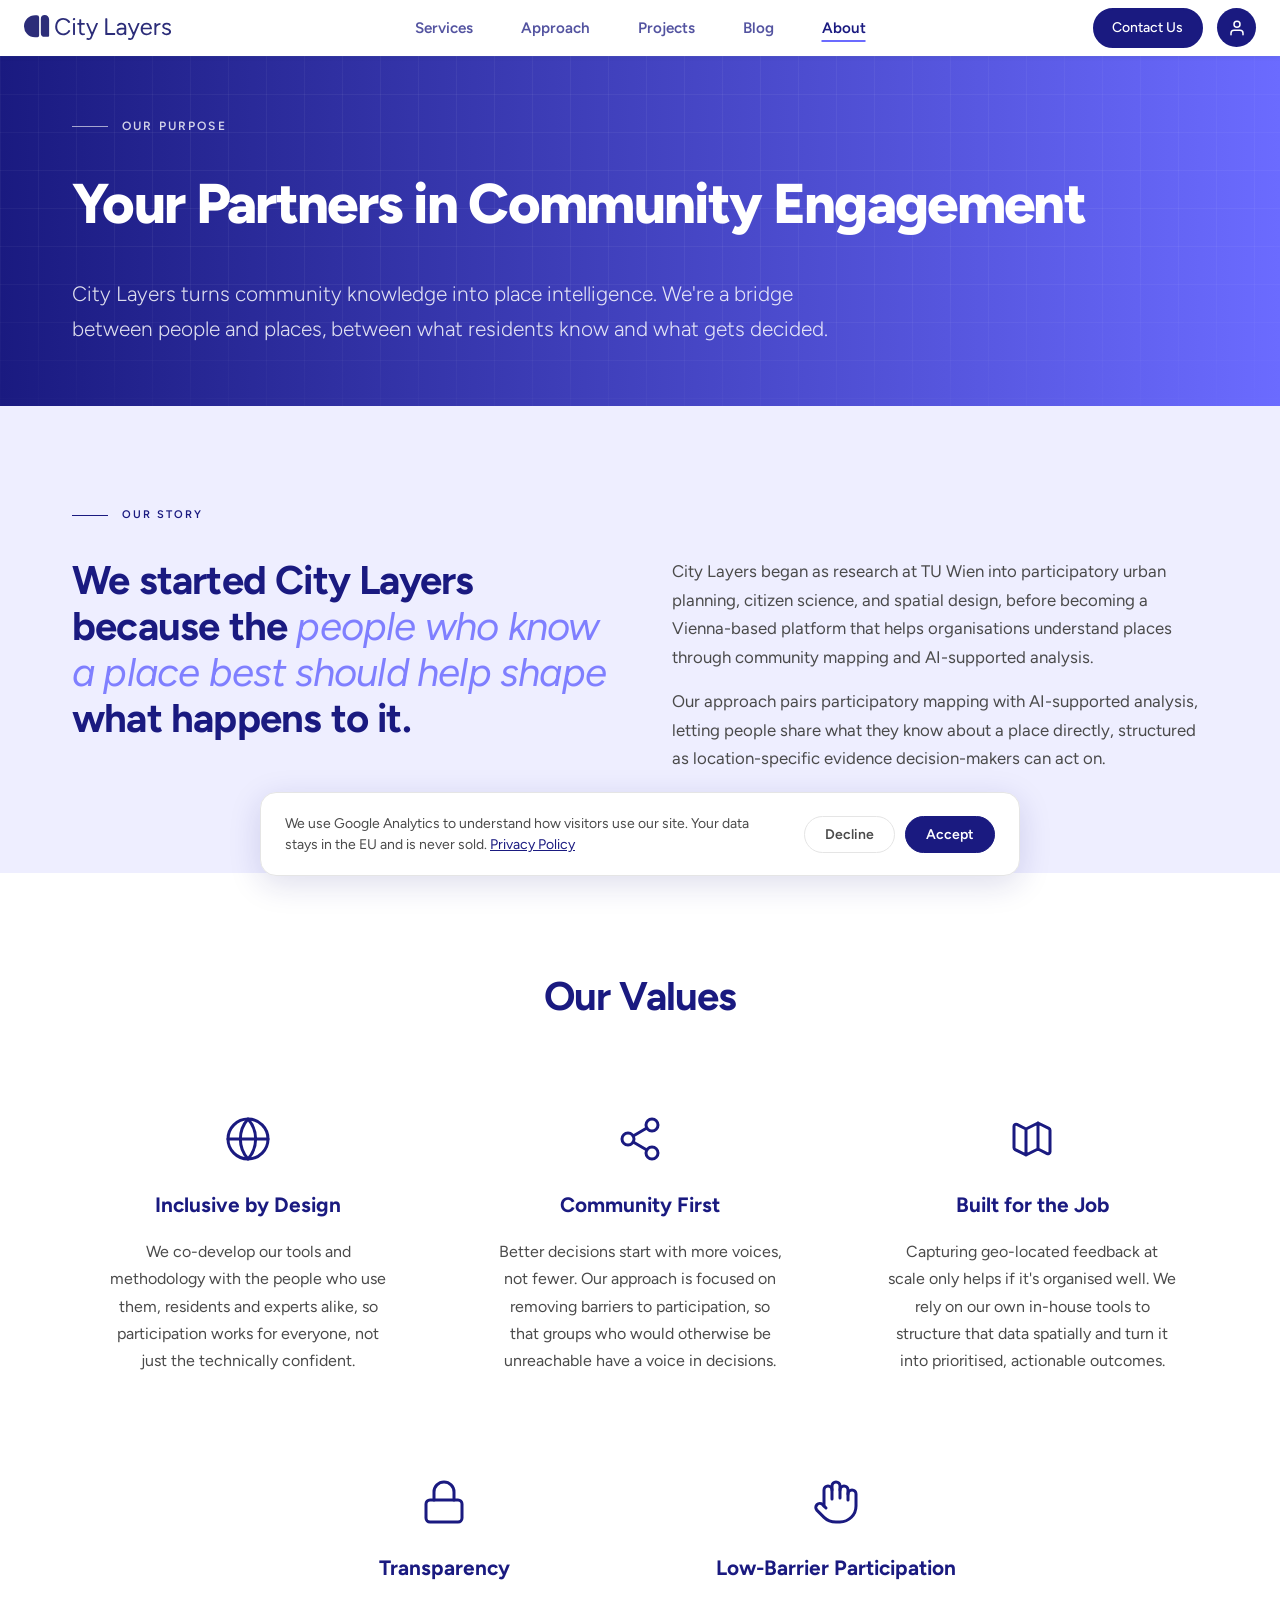
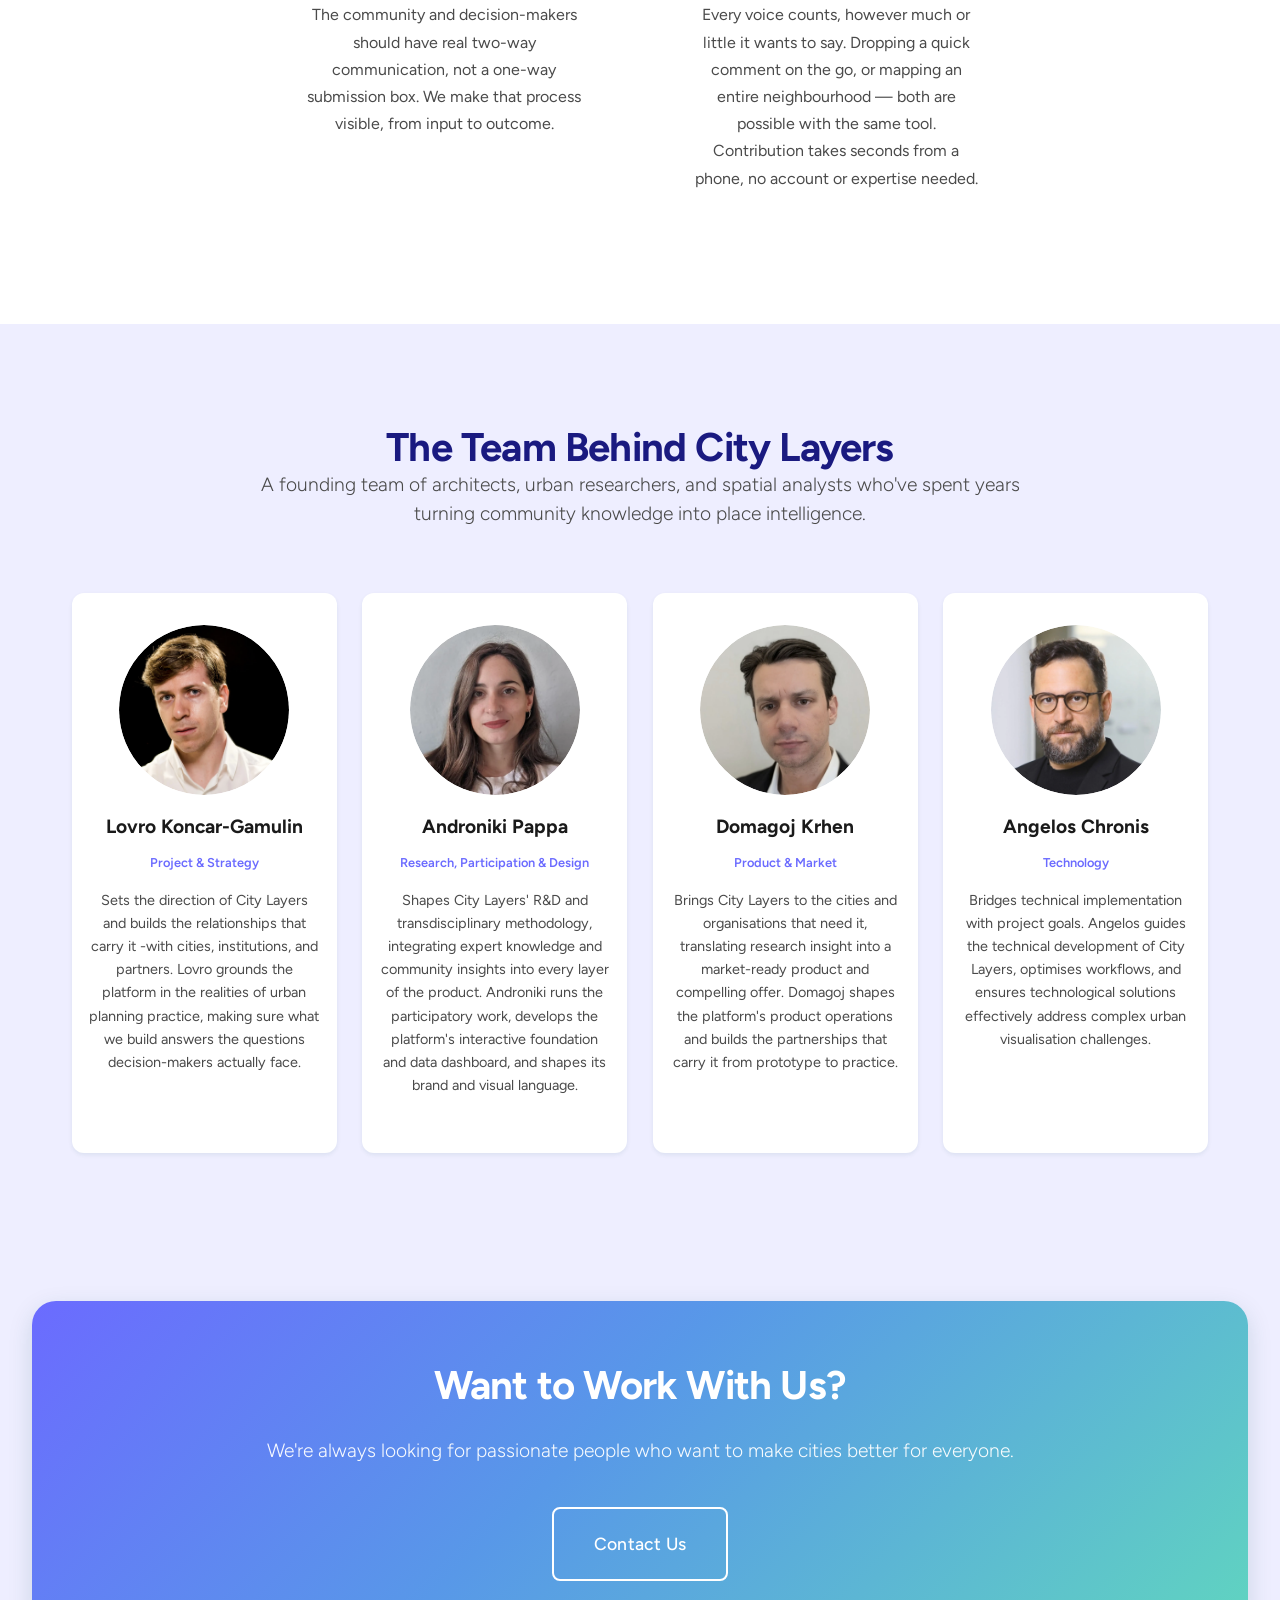
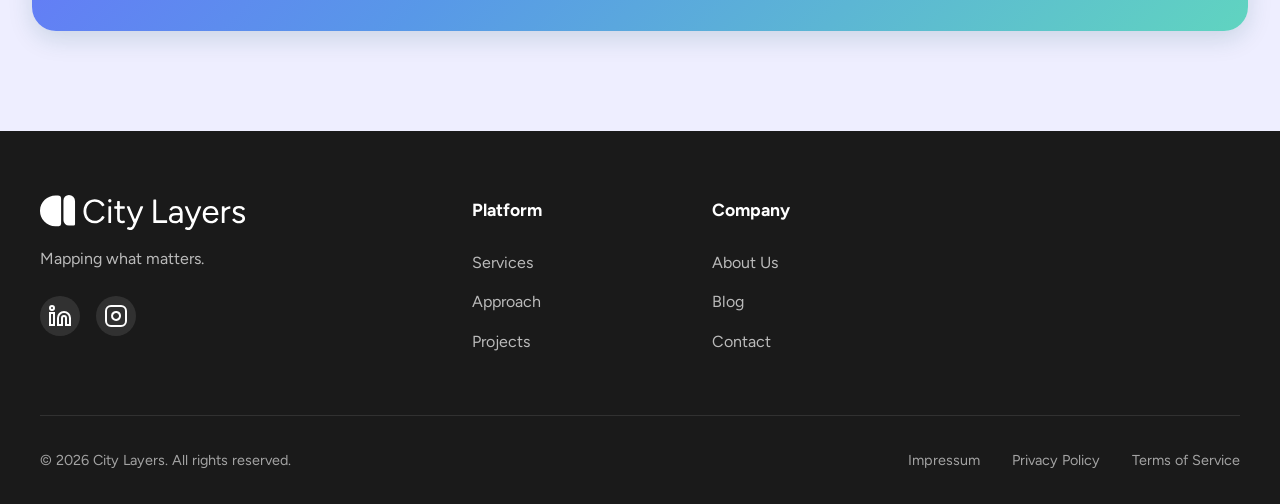
==== commit 9eec265b: "testing for webp 3" ====
--- a/about/index.html
+++ b/about/index.html
@@ -23,8 +23,8 @@
         }
         }
     </script><style>@font-face{font-family:Figtree;src:url(/fonts/Figtree-VariableFont_wght.ttf) format("truetype");font-weight:100 900;font-style:normal;font-display:swap}@font-face{font-family:Figtree;src:url(/fonts/Figtree-Italic-VariableFont_wght.ttf) format("truetype");font-weight:100 900;font-style:italic;font-display:swap}.nav-actions[data-astro-cid-sckkx6r4]{display:flex;align-items:center;gap:14px}.nav-contact-btn[data-astro-cid-sckkx6r4]{background:#1a1a80;color:#fff;padding:.4rem 1.1rem;border-radius:999px;font-size:.875rem;font-weight:500;text-decoration:none;border:2px solid #1A1A80;transition:all .2s ease;white-space:nowrap}.nav-contact-btn[data-astro-cid-sckkx6r4]:hover{background:#fff;color:#1a1a80;box-shadow:0 4px 15px #0000004d}.nav-login-btn[data-astro-cid-sckkx6r4]{background:#1a1a80;color:#fff;width:39px;height:39px;border-radius:50%;text-decoration:none;border:none;transition:all .2s ease;display:flex;align-items:center;justify-content:center;flex-shrink:0}.nav-login-btn[data-astro-cid-sckkx6r4]:hover{background:#fff;color:#1a1a80;box-shadow:0 4px 15px #0000004d}@media(max-width:768px){.nav-contact-btn[data-astro-cid-sckkx6r4]{padding:.3rem .7rem;font-size:.75rem}.nav-login-btn[data-astro-cid-sckkx6r4]{width:32px;height:32px}.nav-login-btn[data-astro-cid-sckkx6r4] svg[data-astro-cid-sckkx6r4]{width:14px;height:14px}.nav-menu[data-astro-cid-sckkx6r4]{position:absolute;top:100%;left:0;right:0;background:#fff;flex-direction:column;padding:1rem;box-shadow:0 8px 16px #0000001a;display:none}.nav-menu[data-astro-cid-sckkx6r4].active{display:flex}}
-.story-grid[data-astro-cid-kh7btl4r]{display:grid;grid-template-columns:1fr 1fr;gap:64px;align-items:start}.story-intro[data-astro-cid-kh7btl4r] .section-title[data-astro-cid-kh7btl4r] em[data-astro-cid-kh7btl4r]{font-style:italic;font-weight:400;color:#6b6bffd9}.story-eyebrow[data-astro-cid-kh7btl4r]{font-size:11px;font-weight:600;letter-spacing:.18em;text-transform:uppercase;color:var(--primary-color);display:flex;align-items:center;gap:14px;margin-bottom:32px}.story-eyebrow[data-astro-cid-kh7btl4r]:before{content:"";display:block;width:36px;height:1px;background:var(--primary-color)}.story-intro[data-astro-cid-kh7btl4r] .section-title[data-astro-cid-kh7btl4r]{text-align:left;margin:0}.story-lede[data-astro-cid-kh7btl4r] p[data-astro-cid-kh7btl4r]{font-size:1.05rem;color:var(--text-medium);line-height:1.7;text-align:left;margin:0 0 1rem}.story-lede[data-astro-cid-kh7btl4r] p[data-astro-cid-kh7btl4r]:last-child{margin-bottom:0}@media(max-width:900px){.story-grid[data-astro-cid-kh7btl4r]{grid-template-columns:1fr;gap:32px}}.team-grid[data-astro-cid-kh7btl4r]{display:grid;grid-template-columns:repeat(4,1fr);gap:1.6rem}.team-grid[data-astro-cid-kh7btl4r] a[data-astro-cid-kh7btl4r]{display:block;height:100%}.team-member[data-astro-cid-kh7btl4r]{height:100%;display:flex;flex-direction:column;text-align:center;transition:transform .2s ease;cursor:pointer}.team-member[data-astro-cid-kh7btl4r]:hover{transform:translateY(-4px)}.member-photo[data-astro-cid-kh7btl4r]{width:170px;height:170px;margin:0 auto 1rem;border-radius:50%;overflow:hidden}.member-name[data-astro-cid-kh7btl4r]{font-size:1.2rem}.member-role[data-astro-cid-kh7btl4r]{font-size:.8rem;color:var(--accent-purple)}.member-bio[data-astro-cid-kh7btl4r]{font-size:.9rem}@media(max-width:900px){.team-grid[data-astro-cid-kh7btl4r]{grid-template-columns:repeat(2,1fr)}}@media(max-width:480px){.team-grid[data-astro-cid-kh7btl4r]{grid-template-columns:1fr}}.value-svg[data-astro-cid-kh7btl4r]{width:48px;height:48px;display:block;margin:0 auto 1.5rem}.value-icon[data-astro-cid-kh7btl4r]{display:flex;justify-content:center;margin-bottom:1rem}.values-grid[data-astro-cid-kh7btl4r]{display:grid;grid-template-columns:repeat(3,1fr);gap:2rem}.values-grid-bottom[data-astro-cid-kh7btl4r]{grid-column:1 / -1;display:grid;grid-template-columns:repeat(2,1fr);gap:2rem;max-width:66.66%;margin:0 auto}
-</style></head> <body data-astro-cid-sckkx6r4> <nav class="nav" data-astro-cid-sckkx6r4> <div class="nav-container" data-astro-cid-sckkx6r4> <a href="/" class="logo" data-astro-cid-sckkx6r4> <img src="/logo.svg" alt="City Layers" class="logo-img" data-astro-cid-sckkx6r4> </a> <ul class="nav-menu" id="navMenu" data-astro-cid-sckkx6r4> <li data-astro-cid-sckkx6r4><a href="/services" class="nav-link " data-astro-cid-sckkx6r4>Services</a></li> <li data-astro-cid-sckkx6r4><a href="/approach" class="nav-link " data-astro-cid-sckkx6r4>Approach</a></li> <li data-astro-cid-sckkx6r4><a href="/projects" class="nav-link " data-astro-cid-sckkx6r4>Projects</a></li> <li data-astro-cid-sckkx6r4><a href="/blog" class="nav-link " data-astro-cid-sckkx6r4>Blog</a></li> <li data-astro-cid-sckkx6r4><a href="/about" class="nav-link active" data-astro-cid-sckkx6r4>About</a></li> </ul> <div class="nav-actions" data-astro-cid-sckkx6r4> <a href="/contact" class="nav-contact-btn" data-astro-cid-sckkx6r4>Contact Us</a> <a href="https://campaigns.citylayers.eu/" class="nav-login-btn" title="Client Login" target="_blank" rel="noopener noreferrer" data-astro-cid-sckkx6r4> <svg xmlns="http://www.w3.org/2000/svg" width="18" height="18" viewBox="0 0 24 24" fill="none" stroke="currentColor" stroke-width="2" stroke-linecap="round" stroke-linejoin="round" data-astro-cid-sckkx6r4> <path d="M20 21v-2a4 4 0 0 0-4-4H8a4 4 0 0 0-4 4v2" data-astro-cid-sckkx6r4></path> <circle cx="12" cy="7" r="4" data-astro-cid-sckkx6r4></circle> </svg> </a> <button class="nav-toggle" id="navToggle" data-astro-cid-sckkx6r4> <span data-astro-cid-sckkx6r4></span> <span data-astro-cid-sckkx6r4></span> <span data-astro-cid-sckkx6r4></span> </button> </div> </div> </nav>  <section class="page-hero" data-astro-cid-kh7btl4r> <div class="container" data-astro-cid-kh7btl4r> <div class="page-eyebrow" data-astro-cid-kh7btl4r>Our Purpose</div> <h1 class="page-title" data-astro-cid-kh7btl4r>Your Partners in Community Engagement</h1> <p class="page-subtitle" data-astro-cid-kh7btl4r>City Layers turns community knowledge into place intelligence. We're a bridge between people and places, between what residents know and what gets decided.</p> </div> </section> <section class="our-story" data-astro-cid-kh7btl4r> <div class="container" data-astro-cid-kh7btl4r> <span class="story-eyebrow" data-astro-cid-kh7btl4r>Our Story</span> <div class="story-grid" data-astro-cid-kh7btl4r> <div class="story-intro" data-astro-cid-kh7btl4r> <h2 class="section-title" data-astro-cid-kh7btl4r>We started City Layers because the <em data-astro-cid-kh7btl4r>people who know a place best should help shape</em> what happens to it.</h2> </div> <div class="story-lede" data-astro-cid-kh7btl4r> <p data-astro-cid-kh7btl4r>City Layers began as research at TU Wien into participatory urban planning, citizen science, and spatial design, before becoming a Vienna-based platform that helps organisations understand places through community mapping and AI-supported analysis.</p> <p data-astro-cid-kh7btl4r>Our approach pairs participatory mapping with AI-supported analysis, letting people share what they know about a place directly, structured as location-specific evidence decision-makers can act on.</p> </div> </div> </div> </section> <section class="values-section" data-astro-cid-kh7btl4r> <div class="container" data-astro-cid-kh7btl4r> <h2 class="section-title text-center" data-astro-cid-kh7btl4r>Our Values</h2> <div class="values-grid" data-astro-cid-kh7btl4r> <div class="value-card" data-astro-cid-kh7btl4r> <svg class="value-svg" viewBox="0 0 24 24" fill="none" stroke="var(--primary-color)" stroke-width="1.5" stroke-linecap="round" stroke-linejoin="round" data-astro-cid-kh7btl4r><circle cx="12" cy="12" r="10" data-astro-cid-kh7btl4r></circle><path d="M2 12h20M12 2a15 15 0 0 1 0 20M12 2a15 15 0 0 0 0 20" data-astro-cid-kh7btl4r></path></svg> <h3 data-astro-cid-kh7btl4r>Inclusive by Design</h3> <p data-astro-cid-kh7btl4r>We co-develop our tools and methodology with the people who use them, residents and experts alike, so participation works for everyone, not just the technically confident.</p> </div> <div class="value-card" data-astro-cid-kh7btl4r> <svg class="value-svg" viewBox="0 0 24 24" fill="none" stroke="var(--primary-color)" stroke-width="1.5" stroke-linecap="round" stroke-linejoin="round" data-astro-cid-kh7btl4r><circle cx="18" cy="5" r="3" data-astro-cid-kh7btl4r></circle><circle cx="6" cy="12" r="3" data-astro-cid-kh7btl4r></circle><circle cx="18" cy="19" r="3" data-astro-cid-kh7btl4r></circle><line x1="8.59" y1="13.51" x2="15.42" y2="17.49" data-astro-cid-kh7btl4r></line><line x1="15.41" y1="6.51" x2="8.59" y2="10.49" data-astro-cid-kh7btl4r></line></svg> <h3 data-astro-cid-kh7btl4r>Community First</h3> <p data-astro-cid-kh7btl4r>Better decisions start with more voices, not fewer. Our approach is focused on removing barriers to participation, so that groups who would otherwise be unreachable have a voice in decisions.</p> </div> <div class="value-card" data-astro-cid-kh7btl4r> <svg class="value-svg" viewBox="0 0 24 24" fill="none" stroke="var(--primary-color)" stroke-width="1.5" stroke-linecap="round" stroke-linejoin="round" data-astro-cid-kh7btl4r><path d="M9 20l-5.447-2.724A1 1 0 0 1 3 16.382V5.618a1 1 0 0 1 1.447-.894L9 7m0 13l6-3m-6 3V7m6 10l4.553 2.276A1 1 0 0 0 21 18.382V7.618a1 1 0 0 0-.553-.894L15 4m0 13V4m0 0L9 7" data-astro-cid-kh7btl4r></path></svg> <h3 data-astro-cid-kh7btl4r>Built for the Job</h3> <p data-astro-cid-kh7btl4r>Capturing geo-located feedback at scale only helps if it's organised well. We rely on our own in-house tools to structure that data spatially and turn it into prioritised, actionable outcomes.</p> </div> <div class="values-grid-bottom" data-astro-cid-kh7btl4r> <div class="value-card" data-astro-cid-kh7btl4r> <svg class="value-svg" viewBox="0 0 24 24" fill="none" stroke="var(--primary-color)" stroke-width="1.5" stroke-linecap="round" stroke-linejoin="round" data-astro-cid-kh7btl4r><rect x="3" y="11" width="18" height="11" rx="2" data-astro-cid-kh7btl4r></rect><path d="M7 11V7a5 5 0 0 1 10 0v4" data-astro-cid-kh7btl4r></path></svg> <h3 data-astro-cid-kh7btl4r>Transparency</h3> <p data-astro-cid-kh7btl4r>The community and decision-makers should have real two-way communication, not a one-way submission box. We make that process visible, from input to outcome.</p> </div> <div class="value-card" data-astro-cid-kh7btl4r> <svg class="value-svg" viewBox="0 0 24 24" fill="none" stroke="var(--primary-color)" stroke-width="1.5" stroke-linecap="round" stroke-linejoin="round" data-astro-cid-kh7btl4r><path d="M18 11V6a2 2 0 0 0-2-2 2 2 0 0 0-2 2v0" data-astro-cid-kh7btl4r></path><path d="M14 10V4a2 2 0 0 0-2-2 2 2 0 0 0-2 2v2" data-astro-cid-kh7btl4r></path><path d="M10 10.5V6a2 2 0 0 0-2-2 2 2 0 0 0-2 2v8" data-astro-cid-kh7btl4r></path><path d="M18 8a2 2 0 1 1 4 0v6a8 8 0 0 1-8 8h-2c-2.8 0-4.5-.86-5.99-2.34l-3.6-3.6a2 2 0 0 1 2.83-2.82L7 15" data-astro-cid-kh7btl4r></path></svg> <h3 data-astro-cid-kh7btl4r>Low-Barrier Participation</h3> <p data-astro-cid-kh7btl4r>Every voice counts, however much or little it wants to say. Dropping a quick comment on the go, or mapping an entire neighbourhood — both are possible with the same tool. Contribution takes seconds from a phone, no account or expertise needed.</p> </div> </div> </div> </div> </section> <section class="team-section" id="team" data-astro-cid-kh7btl4r> <div class="container" data-astro-cid-kh7btl4r> <h2 class="section-title text-center" data-astro-cid-kh7btl4r>The Team Behind City Layers</h2> <p class="section-description text-center" data-astro-cid-kh7btl4r>A founding team of architects, urban researchers, and spatial analysts who've spent years</p> <p class="section-description text-center" data-astro-cid-kh7btl4r>turning community knowledge into place intelligence.</p> <div class="team-grid" data-astro-cid-kh7btl4r> <a href="https://www.linkedin.com/in/lovro-koncar-gamulin/" target="_blank" rel="noopener noreferrer" style="text-decoration: none; color: inherit;" data-astro-cid-kh7btl4r> <div class="team-member" data-astro-cid-kh7btl4r> <div class="member-photo" data-astro-cid-kh7btl4r> <img src="/media/directus/e0da8eda-fbba-486f-b9e1-928082a62981.webp" alt="Lovro Koncar-Gamulin" style="width: 100%; height: 100%; object-fit: cover; border-radius: 50%;" loading="lazy" data-astro-cid-kh7btl4r> </div> <h3 class="member-name" data-astro-cid-kh7btl4r>Lovro Koncar-Gamulin</h3> <p class="member-role" data-astro-cid-kh7btl4r>Project &amp; Strategy</p> <p class="member-bio" data-astro-cid-kh7btl4r>Sets the direction of City Layers and builds the relationships that carry it -with cities, institutions, and partners. Lovro grounds the platform in the realities of urban planning practice, making sure what we build answers the questions decision-makers actually face.</p> </div> </a><a href="https://www.linkedin.com/in/androniki-pappa/" target="_blank" rel="noopener noreferrer" style="text-decoration: none; color: inherit;" data-astro-cid-kh7btl4r> <div class="team-member" data-astro-cid-kh7btl4r> <div class="member-photo" data-astro-cid-kh7btl4r> <img src="/media/directus/01ef7581-3f5c-4105-92b3-f33d2294297f.webp" alt="Androniki Pappa" style="width: 100%; height: 100%; object-fit: cover; border-radius: 50%;" loading="lazy" data-astro-cid-kh7btl4r> </div> <h3 class="member-name" data-astro-cid-kh7btl4r>Androniki Pappa</h3> <p class="member-role" data-astro-cid-kh7btl4r>Research, Participation &amp; Design</p> <p class="member-bio" data-astro-cid-kh7btl4r>Shapes City Layers&#39; R&amp;D and transdisciplinary methodology, integrating expert knowledge and community insights into every layer of the product. Androniki runs the participatory work, develops the platform&#39;s interactive foundation and data dashboard, and shapes its brand and visual language.</p> </div> </a><a href="https://www.linkedin.com/in/domagoj-krhen/" target="_blank" rel="noopener noreferrer" style="text-decoration: none; color: inherit;" data-astro-cid-kh7btl4r> <div class="team-member" data-astro-cid-kh7btl4r> <div class="member-photo" data-astro-cid-kh7btl4r> <img src="/media/directus/ca02a9b4-415e-416c-8a6f-26a73e5734d4.webp" alt="Domagoj Krhen" style="width: 100%; height: 100%; object-fit: cover; border-radius: 50%;" loading="lazy" data-astro-cid-kh7btl4r> </div> <h3 class="member-name" data-astro-cid-kh7btl4r>Domagoj Krhen</h3> <p class="member-role" data-astro-cid-kh7btl4r>Product &amp; Market</p> <p class="member-bio" data-astro-cid-kh7btl4r>Brings City Layers to the cities and organisations that need it, translating research insight into a market-ready product and compelling offer. Domagoj shapes the platform&#39;s product operations and builds the partnerships that carry it from prototype to practice.</p> </div> </a><a href="https://www.linkedin.com/in/angeloschronis/" target="_blank" rel="noopener noreferrer" style="text-decoration: none; color: inherit;" data-astro-cid-kh7btl4r> <div class="team-member" data-astro-cid-kh7btl4r> <div class="member-photo" data-astro-cid-kh7btl4r> <img src="/media/directus/edfbfb48-6916-4d77-abc0-fa4020a5e365.webp" alt="Angelos Chronis" style="width: 100%; height: 100%; object-fit: cover; border-radius: 50%;" loading="lazy" data-astro-cid-kh7btl4r> </div> <h3 class="member-name" data-astro-cid-kh7btl4r>Angelos Chronis</h3> <p class="member-role" data-astro-cid-kh7btl4r>Technology</p> <p class="member-bio" data-astro-cid-kh7btl4r>Bridges technical implementation with project goals. Angelos guides the technical development of City Layers, optimises workflows, and ensures technological solutions effectively address complex urban visualisation challenges.</p> </div> </a> </div> </div> </section> <section class="cta-section" data-astro-cid-kh7btl4r> <div class="container" data-astro-cid-kh7btl4r> <h2 data-astro-cid-kh7btl4r>Want to Work With Us?</h2> <p data-astro-cid-kh7btl4r>We're always looking for passionate people who want to make cities better for everyone.</p> <div class="cta-buttons" data-astro-cid-kh7btl4r> <a href="/contact" class="btn btn-outline btn-large" data-astro-cid-kh7btl4r> Contact Us </a> </div> </div> </section>  <footer class="footer" data-astro-cid-sckkx6r4> <div class="footer-container" data-astro-cid-sckkx6r4> <div class="footer-column" data-astro-cid-sckkx6r4> <div class="footer-logo" data-astro-cid-sckkx6r4> <img src="/logo.svg" class="footer-logo-img" alt="City Layers" data-astro-cid-sckkx6r4> </div> <p class="footer-description" data-astro-cid-sckkx6r4>Mapping what matters.</p> <div class="social-links" data-astro-cid-sckkx6r4> <div class="social-links" data-astro-cid-sckkx6r4> <a href="https://www.linkedin.com/company/city-layers" target="_blank" rel="noopener noreferrer" class="social-link" aria-label="LinkedIn" data-astro-cid-sckkx6r4><svg width="24" height="24" viewBox="0 0 24 24" fill="none" stroke="currentColor" stroke-width="2" data-astro-cid-sckkx6r4><path d="M16 8a6 6 0 0 1 6 6v7h-4v-7a2 2 0 0 0-2-2 2 2 0 0 0-2 2v7h-4v-7a6 6 0 0 1 6-6z" data-astro-cid-sckkx6r4></path><rect x="2" y="9" width="4" height="12" data-astro-cid-sckkx6r4></rect><circle cx="4" cy="4" r="2" data-astro-cid-sckkx6r4></circle></svg></a> <a href="https://www.instagram.com/city.layers/" target="_blank" rel="noopener noreferrer" class="social-link" aria-label="Instagram" data-astro-cid-sckkx6r4><svg width="24" height="24" viewBox="0 0 24 24" fill="none" stroke="currentColor" stroke-width="2" data-astro-cid-sckkx6r4><rect x="2" y="2" width="20" height="20" rx="5" ry="5" data-astro-cid-sckkx6r4></rect><path d="M16 11.37A4 4 0 1 1 12.63 8 4 4 0 0 1 16 11.37z" data-astro-cid-sckkx6r4></path><line x1="17.5" y1="6.5" x2="17.51" y2="6.5" data-astro-cid-sckkx6r4></line></svg></a> </div> </div> </div> <div class="footer-column" data-astro-cid-sckkx6r4> <h4 data-astro-cid-sckkx6r4>Platform</h4> <ul class="footer-links" data-astro-cid-sckkx6r4> <li data-astro-cid-sckkx6r4><a href="/services" data-astro-cid-sckkx6r4>Services</a></li> <li data-astro-cid-sckkx6r4><a href="/approach" data-astro-cid-sckkx6r4>Approach</a></li> <li data-astro-cid-sckkx6r4><a href="/projects" data-astro-cid-sckkx6r4>Projects</a></li> </ul> </div> <div class="footer-column" data-astro-cid-sckkx6r4> <h4 data-astro-cid-sckkx6r4>Company</h4> <ul class="footer-links" data-astro-cid-sckkx6r4> <li data-astro-cid-sckkx6r4><a href="/about" data-astro-cid-sckkx6r4>About Us</a></li> <li data-astro-cid-sckkx6r4><a href="/blog" data-astro-cid-sckkx6r4>Blog</a></li> <li data-astro-cid-sckkx6r4><a href="/contact" data-astro-cid-sckkx6r4>Contact</a></li> </ul> </div>  </div> <div class="footer-bottom" data-astro-cid-sckkx6r4> <p data-astro-cid-sckkx6r4>&copy; 2026 City Layers. All rights reserved.</p> <div class="footer-legal" data-astro-cid-sckkx6r4> <a href="/impressum" data-astro-cid-sckkx6r4>Impressum</a> <a href="/privacy" data-astro-cid-sckkx6r4>Privacy Policy</a> <a href="/terms" data-astro-cid-sckkx6r4>Terms of Service</a> </div> </div> </footer> <script src="/script.js"></script> <!-- Floating Contact Button & Login -->  <!-- Cookie Banner --> <div id="cookie-banner" class="cookie-banner" data-astro-cid-sckkx6r4> <div class="cookie-content" data-astro-cid-sckkx6r4> <p class="cookie-text" data-astro-cid-sckkx6r4>We use Google Analytics to understand how visitors use our site. Your data stays in the EU and is never sold. <a href="/privacy" data-astro-cid-sckkx6r4>Privacy Policy</a></p> <div class="cookie-actions" data-astro-cid-sckkx6r4> <button id="cookie-decline" class="cookie-btn cookie-btn-decline" data-astro-cid-sckkx6r4>Decline</button> <button id="cookie-accept" class="cookie-btn cookie-btn-accept" data-astro-cid-sckkx6r4>Accept</button> </div> </div> </div> <script>
+.story-grid[data-astro-cid-kh7btl4r]{display:grid;grid-template-columns:1fr 1fr;gap:64px;align-items:start}.story-intro[data-astro-cid-kh7btl4r] .section-title[data-astro-cid-kh7btl4r] em[data-astro-cid-kh7btl4r]{font-style:italic;font-weight:400;color:#6b6bffd9}.story-eyebrow[data-astro-cid-kh7btl4r]{font-size:11px;font-weight:600;letter-spacing:.18em;text-transform:uppercase;color:var(--primary-color);display:flex;align-items:center;gap:14px;margin-bottom:32px}.story-eyebrow[data-astro-cid-kh7btl4r]:before{content:"";display:block;width:36px;height:1px;background:var(--primary-color)}.story-intro[data-astro-cid-kh7btl4r] .section-title[data-astro-cid-kh7btl4r]{text-align:left;margin:0}.story-lede[data-astro-cid-kh7btl4r] p[data-astro-cid-kh7btl4r]{font-size:1.05rem;color:var(--text-medium);line-height:1.7;text-align:left;margin:0 0 1rem}.story-lede[data-astro-cid-kh7btl4r] p[data-astro-cid-kh7btl4r]:last-child{margin-bottom:0}@media(max-width:900px){.story-grid[data-astro-cid-kh7btl4r]{grid-template-columns:1fr;gap:32px}}.team-grid[data-astro-cid-kh7btl4r]{display:grid;grid-template-columns:repeat(4,1fr);gap:1.6rem}.team-grid[data-astro-cid-kh7btl4r] a[data-astro-cid-kh7btl4r]{display:block;height:100%}.team-member[data-astro-cid-kh7btl4r]{height:100%;display:flex;flex-direction:column;text-align:center;transition:transform .2s ease;cursor:pointer}.team-member[data-astro-cid-kh7btl4r]:hover{transform:translateY(-4px)}.member-photo[data-astro-cid-kh7btl4r]{width:170px;height:170px;margin:0 auto 1rem;border-radius:50%;overflow:hidden}.member-name[data-astro-cid-kh7btl4r]{font-size:1.2rem}.member-role[data-astro-cid-kh7btl4r]{font-size:.8rem;color:var(--accent-purple)}.member-bio[data-astro-cid-kh7btl4r]{font-size:.9rem}@media(max-width:900px){.team-grid[data-astro-cid-kh7btl4r]{grid-template-columns:repeat(2,1fr)}}@media(max-width:480px){.team-grid[data-astro-cid-kh7btl4r]{grid-template-columns:1fr}}.value-svg[data-astro-cid-kh7btl4r]{width:48px;height:48px;display:block;margin:0 auto 1.5rem}.value-icon[data-astro-cid-kh7btl4r]{display:flex;justify-content:center;margin-bottom:1rem}.values-grid[data-astro-cid-kh7btl4r]{display:flex;flex-wrap:wrap;justify-content:center;gap:2.5rem;margin-top:4rem}.value-card[data-astro-cid-kh7btl4r]{flex:0 0 calc((100% - 5rem) / 3);box-sizing:border-box}@media(max-width:900px){.value-card[data-astro-cid-kh7btl4r]{flex:0 0 calc((100% - 2.5rem)/2)}}@media(max-width:600px){.value-card[data-astro-cid-kh7btl4r]{flex:0 0 100%}}
+</style></head> <body data-astro-cid-sckkx6r4> <nav class="nav" data-astro-cid-sckkx6r4> <div class="nav-container" data-astro-cid-sckkx6r4> <a href="/" class="logo" data-astro-cid-sckkx6r4> <img src="/logo.svg" alt="City Layers" class="logo-img" data-astro-cid-sckkx6r4> </a> <ul class="nav-menu" id="navMenu" data-astro-cid-sckkx6r4> <li data-astro-cid-sckkx6r4><a href="/services" class="nav-link " data-astro-cid-sckkx6r4>Services</a></li> <li data-astro-cid-sckkx6r4><a href="/approach" class="nav-link " data-astro-cid-sckkx6r4>Approach</a></li> <li data-astro-cid-sckkx6r4><a href="/projects" class="nav-link " data-astro-cid-sckkx6r4>Projects</a></li> <li data-astro-cid-sckkx6r4><a href="/blog" class="nav-link " data-astro-cid-sckkx6r4>Blog</a></li> <li data-astro-cid-sckkx6r4><a href="/about" class="nav-link active" data-astro-cid-sckkx6r4>About</a></li> </ul> <div class="nav-actions" data-astro-cid-sckkx6r4> <a href="/contact" class="nav-contact-btn" data-astro-cid-sckkx6r4>Contact Us</a> <a href="https://campaigns.citylayers.eu/" class="nav-login-btn" title="Client Login" target="_blank" rel="noopener noreferrer" data-astro-cid-sckkx6r4> <svg xmlns="http://www.w3.org/2000/svg" width="18" height="18" viewBox="0 0 24 24" fill="none" stroke="currentColor" stroke-width="2" stroke-linecap="round" stroke-linejoin="round" data-astro-cid-sckkx6r4> <path d="M20 21v-2a4 4 0 0 0-4-4H8a4 4 0 0 0-4 4v2" data-astro-cid-sckkx6r4></path> <circle cx="12" cy="7" r="4" data-astro-cid-sckkx6r4></circle> </svg> </a> <button class="nav-toggle" id="navToggle" data-astro-cid-sckkx6r4> <span data-astro-cid-sckkx6r4></span> <span data-astro-cid-sckkx6r4></span> <span data-astro-cid-sckkx6r4></span> </button> </div> </div> </nav>  <section class="page-hero" data-astro-cid-kh7btl4r> <div class="container" data-astro-cid-kh7btl4r> <div class="page-eyebrow" data-astro-cid-kh7btl4r>Our Purpose</div> <h1 class="page-title" data-astro-cid-kh7btl4r>Your Partners in Community Engagement</h1> <p class="page-subtitle" data-astro-cid-kh7btl4r>City Layers turns community knowledge into place intelligence. We're a bridge between people and places, between what residents know and what gets decided.</p> </div> </section> <section class="our-story" data-astro-cid-kh7btl4r> <div class="container" data-astro-cid-kh7btl4r> <span class="story-eyebrow" data-astro-cid-kh7btl4r>Our Story</span> <div class="story-grid" data-astro-cid-kh7btl4r> <div class="story-intro" data-astro-cid-kh7btl4r> <h2 class="section-title" data-astro-cid-kh7btl4r>We started City Layers because the <em data-astro-cid-kh7btl4r>people who know a place best should help shape</em> what happens to it.</h2> </div> <div class="story-lede" data-astro-cid-kh7btl4r> <p data-astro-cid-kh7btl4r>City Layers began as research at TU Wien into participatory urban planning, citizen science, and spatial design, before becoming a Vienna-based platform that helps organisations understand places through community mapping and AI-supported analysis.</p> <p data-astro-cid-kh7btl4r>Our approach pairs participatory mapping with AI-supported analysis, letting people share what they know about a place directly, structured as location-specific evidence decision-makers can act on.</p> </div> </div> </div> </section> <section class="values-section" data-astro-cid-kh7btl4r> <div class="container" data-astro-cid-kh7btl4r> <h2 class="section-title text-center" data-astro-cid-kh7btl4r>Our Values</h2> <div class="values-grid" data-astro-cid-kh7btl4r> <div class="value-card" data-astro-cid-kh7btl4r> <svg class="value-svg" viewBox="0 0 24 24" fill="none" stroke="var(--primary-color)" stroke-width="1.5" stroke-linecap="round" stroke-linejoin="round" data-astro-cid-kh7btl4r><circle cx="12" cy="12" r="10" data-astro-cid-kh7btl4r></circle><path d="M2 12h20M12 2a15 15 0 0 1 0 20M12 2a15 15 0 0 0 0 20" data-astro-cid-kh7btl4r></path></svg> <h3 data-astro-cid-kh7btl4r>Inclusive by Design</h3> <p data-astro-cid-kh7btl4r>We co-develop our tools and methodology with the people who use them, residents and experts alike, so participation works for everyone, not just the technically confident.</p> </div> <div class="value-card" data-astro-cid-kh7btl4r> <svg class="value-svg" viewBox="0 0 24 24" fill="none" stroke="var(--primary-color)" stroke-width="1.5" stroke-linecap="round" stroke-linejoin="round" data-astro-cid-kh7btl4r><circle cx="18" cy="5" r="3" data-astro-cid-kh7btl4r></circle><circle cx="6" cy="12" r="3" data-astro-cid-kh7btl4r></circle><circle cx="18" cy="19" r="3" data-astro-cid-kh7btl4r></circle><line x1="8.59" y1="13.51" x2="15.42" y2="17.49" data-astro-cid-kh7btl4r></line><line x1="15.41" y1="6.51" x2="8.59" y2="10.49" data-astro-cid-kh7btl4r></line></svg> <h3 data-astro-cid-kh7btl4r>Community First</h3> <p data-astro-cid-kh7btl4r>Better decisions start with more voices, not fewer. Our approach is focused on removing barriers to participation, so that groups who would otherwise be unreachable have a voice in decisions.</p> </div> <div class="value-card" data-astro-cid-kh7btl4r> <svg class="value-svg" viewBox="0 0 24 24" fill="none" stroke="var(--primary-color)" stroke-width="1.5" stroke-linecap="round" stroke-linejoin="round" data-astro-cid-kh7btl4r><path d="M9 20l-5.447-2.724A1 1 0 0 1 3 16.382V5.618a1 1 0 0 1 1.447-.894L9 7m0 13l6-3m-6 3V7m6 10l4.553 2.276A1 1 0 0 0 21 18.382V7.618a1 1 0 0 0-.553-.894L15 4m0 13V4m0 0L9 7" data-astro-cid-kh7btl4r></path></svg> <h3 data-astro-cid-kh7btl4r>Built for the Job</h3> <p data-astro-cid-kh7btl4r>Capturing geo-located feedback at scale only helps if it's organised well. We rely on our own in-house tools to structure that data spatially and turn it into prioritised, actionable outcomes.</p> </div> <div class="value-card" data-astro-cid-kh7btl4r> <svg class="value-svg" viewBox="0 0 24 24" fill="none" stroke="var(--primary-color)" stroke-width="1.5" stroke-linecap="round" stroke-linejoin="round" data-astro-cid-kh7btl4r><rect x="3" y="11" width="18" height="11" rx="2" data-astro-cid-kh7btl4r></rect><path d="M7 11V7a5 5 0 0 1 10 0v4" data-astro-cid-kh7btl4r></path></svg> <h3 data-astro-cid-kh7btl4r>Transparency</h3> <p data-astro-cid-kh7btl4r>The community and decision-makers should have real two-way communication, not a one-way submission box. We make that process visible, from input to outcome.</p> </div> <div class="value-card" data-astro-cid-kh7btl4r> <svg class="value-svg" viewBox="0 0 24 24" fill="none" stroke="var(--primary-color)" stroke-width="1.5" stroke-linecap="round" stroke-linejoin="round" data-astro-cid-kh7btl4r><path d="M18 11V6a2 2 0 0 0-2-2 2 2 0 0 0-2 2v0" data-astro-cid-kh7btl4r></path><path d="M14 10V4a2 2 0 0 0-2-2 2 2 0 0 0-2 2v2" data-astro-cid-kh7btl4r></path><path d="M10 10.5V6a2 2 0 0 0-2-2 2 2 0 0 0-2 2v8" data-astro-cid-kh7btl4r></path><path d="M18 8a2 2 0 1 1 4 0v6a8 8 0 0 1-8 8h-2c-2.8 0-4.5-.86-5.99-2.34l-3.6-3.6a2 2 0 0 1 2.83-2.82L7 15" data-astro-cid-kh7btl4r></path></svg> <h3 data-astro-cid-kh7btl4r>Low-Barrier Participation</h3> <p data-astro-cid-kh7btl4r>Every voice counts, however much or little it wants to say. Dropping a quick comment on the go, or mapping an entire neighbourhood — both are possible with the same tool. Contribution takes seconds from a phone, no account or expertise needed.</p> </div> </div> </div> </section> <section class="team-section" id="team" data-astro-cid-kh7btl4r> <div class="container" data-astro-cid-kh7btl4r> <h2 class="section-title text-center" data-astro-cid-kh7btl4r>The Team Behind City Layers</h2> <p class="section-description text-center" data-astro-cid-kh7btl4r>A founding team of architects, urban researchers, and spatial analysts who've spent years</p> <p class="section-description text-center" data-astro-cid-kh7btl4r>turning community knowledge into place intelligence.</p> <div class="team-grid" data-astro-cid-kh7btl4r> <a href="https://www.linkedin.com/in/lovro-koncar-gamulin/" target="_blank" rel="noopener noreferrer" style="text-decoration: none; color: inherit;" data-astro-cid-kh7btl4r> <div class="team-member" data-astro-cid-kh7btl4r> <div class="member-photo" data-astro-cid-kh7btl4r> <img src="/media/directus/e0da8eda-fbba-486f-b9e1-928082a62981.webp" alt="Lovro Koncar-Gamulin" style="width: 100%; height: 100%; object-fit: cover; border-radius: 50%;" loading="lazy" data-astro-cid-kh7btl4r> </div> <h3 class="member-name" data-astro-cid-kh7btl4r>Lovro Koncar-Gamulin</h3> <p class="member-role" data-astro-cid-kh7btl4r>Project &amp; Strategy</p> <p class="member-bio" data-astro-cid-kh7btl4r>Sets the direction of City Layers and builds the relationships that carry it -with cities, institutions, and partners. Lovro grounds the platform in the realities of urban planning practice, making sure what we build answers the questions decision-makers actually face.</p> </div> </a><a href="https://www.linkedin.com/in/androniki-pappa/" target="_blank" rel="noopener noreferrer" style="text-decoration: none; color: inherit;" data-astro-cid-kh7btl4r> <div class="team-member" data-astro-cid-kh7btl4r> <div class="member-photo" data-astro-cid-kh7btl4r> <img src="/media/directus/01ef7581-3f5c-4105-92b3-f33d2294297f.webp" alt="Androniki Pappa" style="width: 100%; height: 100%; object-fit: cover; border-radius: 50%;" loading="lazy" data-astro-cid-kh7btl4r> </div> <h3 class="member-name" data-astro-cid-kh7btl4r>Androniki Pappa</h3> <p class="member-role" data-astro-cid-kh7btl4r>Research, Participation &amp; Design</p> <p class="member-bio" data-astro-cid-kh7btl4r>Shapes City Layers&#39; R&amp;D and transdisciplinary methodology, integrating expert knowledge and community insights into every layer of the product. Androniki runs the participatory work, develops the platform&#39;s interactive foundation and data dashboard, and shapes its brand and visual language.</p> </div> </a><a href="https://www.linkedin.com/in/domagoj-krhen/" target="_blank" rel="noopener noreferrer" style="text-decoration: none; color: inherit;" data-astro-cid-kh7btl4r> <div class="team-member" data-astro-cid-kh7btl4r> <div class="member-photo" data-astro-cid-kh7btl4r> <img src="/media/directus/ca02a9b4-415e-416c-8a6f-26a73e5734d4.webp" alt="Domagoj Krhen" style="width: 100%; height: 100%; object-fit: cover; border-radius: 50%;" loading="lazy" data-astro-cid-kh7btl4r> </div> <h3 class="member-name" data-astro-cid-kh7btl4r>Domagoj Krhen</h3> <p class="member-role" data-astro-cid-kh7btl4r>Product &amp; Market</p> <p class="member-bio" data-astro-cid-kh7btl4r>Brings City Layers to the cities and organisations that need it, translating research insight into a market-ready product and compelling offer. Domagoj shapes the platform&#39;s product operations and builds the partnerships that carry it from prototype to practice.</p> </div> </a><a href="https://www.linkedin.com/in/angeloschronis/" target="_blank" rel="noopener noreferrer" style="text-decoration: none; color: inherit;" data-astro-cid-kh7btl4r> <div class="team-member" data-astro-cid-kh7btl4r> <div class="member-photo" data-astro-cid-kh7btl4r> <img src="/media/directus/edfbfb48-6916-4d77-abc0-fa4020a5e365.webp" alt="Angelos Chronis" style="width: 100%; height: 100%; object-fit: cover; border-radius: 50%;" loading="lazy" data-astro-cid-kh7btl4r> </div> <h3 class="member-name" data-astro-cid-kh7btl4r>Angelos Chronis</h3> <p class="member-role" data-astro-cid-kh7btl4r>Technology</p> <p class="member-bio" data-astro-cid-kh7btl4r>Bridges technical implementation with project goals. Angelos guides the technical development of City Layers, optimises workflows, and ensures technological solutions effectively address complex urban visualisation challenges.</p> </div> </a> </div> </div> </section> <section class="cta-section" data-astro-cid-kh7btl4r> <div class="container" data-astro-cid-kh7btl4r> <h2 data-astro-cid-kh7btl4r>Want to Work With Us?</h2> <p data-astro-cid-kh7btl4r>We're always looking for passionate people who want to make cities better for everyone.</p> <div class="cta-buttons" data-astro-cid-kh7btl4r> <a href="/contact" class="btn btn-outline btn-large" data-astro-cid-kh7btl4r> Contact Us </a> </div> </div> </section>  <footer class="footer" data-astro-cid-sckkx6r4> <div class="footer-container" data-astro-cid-sckkx6r4> <div class="footer-column" data-astro-cid-sckkx6r4> <div class="footer-logo" data-astro-cid-sckkx6r4> <img src="/logo.svg" class="footer-logo-img" alt="City Layers" data-astro-cid-sckkx6r4> </div> <p class="footer-description" data-astro-cid-sckkx6r4>Mapping what matters.</p> <div class="social-links" data-astro-cid-sckkx6r4> <div class="social-links" data-astro-cid-sckkx6r4> <a href="https://www.linkedin.com/company/city-layers" target="_blank" rel="noopener noreferrer" class="social-link" aria-label="LinkedIn" data-astro-cid-sckkx6r4><svg width="24" height="24" viewBox="0 0 24 24" fill="none" stroke="currentColor" stroke-width="2" data-astro-cid-sckkx6r4><path d="M16 8a6 6 0 0 1 6 6v7h-4v-7a2 2 0 0 0-2-2 2 2 0 0 0-2 2v7h-4v-7a6 6 0 0 1 6-6z" data-astro-cid-sckkx6r4></path><rect x="2" y="9" width="4" height="12" data-astro-cid-sckkx6r4></rect><circle cx="4" cy="4" r="2" data-astro-cid-sckkx6r4></circle></svg></a> <a href="https://www.instagram.com/city.layers/" target="_blank" rel="noopener noreferrer" class="social-link" aria-label="Instagram" data-astro-cid-sckkx6r4><svg width="24" height="24" viewBox="0 0 24 24" fill="none" stroke="currentColor" stroke-width="2" data-astro-cid-sckkx6r4><rect x="2" y="2" width="20" height="20" rx="5" ry="5" data-astro-cid-sckkx6r4></rect><path d="M16 11.37A4 4 0 1 1 12.63 8 4 4 0 0 1 16 11.37z" data-astro-cid-sckkx6r4></path><line x1="17.5" y1="6.5" x2="17.51" y2="6.5" data-astro-cid-sckkx6r4></line></svg></a> </div> </div> </div> <div class="footer-column" data-astro-cid-sckkx6r4> <h4 data-astro-cid-sckkx6r4>Platform</h4> <ul class="footer-links" data-astro-cid-sckkx6r4> <li data-astro-cid-sckkx6r4><a href="/services" data-astro-cid-sckkx6r4>Services</a></li> <li data-astro-cid-sckkx6r4><a href="/approach" data-astro-cid-sckkx6r4>Approach</a></li> <li data-astro-cid-sckkx6r4><a href="/projects" data-astro-cid-sckkx6r4>Projects</a></li> </ul> </div> <div class="footer-column" data-astro-cid-sckkx6r4> <h4 data-astro-cid-sckkx6r4>Company</h4> <ul class="footer-links" data-astro-cid-sckkx6r4> <li data-astro-cid-sckkx6r4><a href="/about" data-astro-cid-sckkx6r4>About Us</a></li> <li data-astro-cid-sckkx6r4><a href="/blog" data-astro-cid-sckkx6r4>Blog</a></li> <li data-astro-cid-sckkx6r4><a href="/contact" data-astro-cid-sckkx6r4>Contact</a></li> </ul> </div>  </div> <div class="footer-bottom" data-astro-cid-sckkx6r4> <p data-astro-cid-sckkx6r4>&copy; 2026 City Layers. All rights reserved.</p> <div class="footer-legal" data-astro-cid-sckkx6r4> <a href="/impressum" data-astro-cid-sckkx6r4>Impressum</a> <a href="/privacy" data-astro-cid-sckkx6r4>Privacy Policy</a> <a href="/terms" data-astro-cid-sckkx6r4>Terms of Service</a> </div> </div> </footer> <script src="/script.js"></script> <!-- Floating Contact Button & Login -->  <!-- Cookie Banner --> <div id="cookie-banner" class="cookie-banner" data-astro-cid-sckkx6r4> <div class="cookie-content" data-astro-cid-sckkx6r4> <p class="cookie-text" data-astro-cid-sckkx6r4>We use Google Analytics to understand how visitors use our site. Your data stays in the EU and is never sold. <a href="/privacy" data-astro-cid-sckkx6r4>Privacy Policy</a></p> <div class="cookie-actions" data-astro-cid-sckkx6r4> <button id="cookie-decline" class="cookie-btn cookie-btn-decline" data-astro-cid-sckkx6r4>Decline</button> <button id="cookie-accept" class="cookie-btn cookie-btn-accept" data-astro-cid-sckkx6r4>Accept</button> </div> </div> </div> <script>
         (function() {
             const consent = localStorage.getItem('cl-cookie-consent');
             const banner = document.getElementById('cookie-banner');
--- a/styles.css
+++ b/styles.css
@@ -1552,7 +1552,12 @@
     }
 
     .footer-container {
-        grid-template-columns: 1fr 1fr;
+    grid-template-columns: repeat(2, 1fr);
+    gap: 2rem 1.5rem;
+    }
+
+    .footer-column:first-child {
+        grid-column: 1 / -1;
     }
 }
 
@@ -1624,9 +1629,6 @@
         grid-template-columns: 1fr;
         gap: 2rem;
     }
-    .footer-container {
-        grid-template-columns: 1fr;
-    }
     .footer-bottom {
         flex-direction: column;
         gap: 1rem;
--- a/pages.css
+++ b/pages.css
@@ -191,6 +191,24 @@
     line-height: 1.7;
 }
 
+@media (max-width: 900px) {
+    .values-grid {
+        grid-template-columns: repeat(2, 1fr);
+    }
+    .values-grid-bottom {
+        max-width: 100%;
+    }
+}
+
+@media (max-width: 600px) {
+    .values-grid {
+        grid-template-columns: 1fr;
+    }
+    .values-grid-bottom {
+        grid-template-columns: 1fr;
+    }
+}
+
 /* Team Section */
 .team-section {
     padding: 100px 2rem;
@@ -495,6 +513,7 @@
     gap: 0.75rem;
 }
 
+
 /* Sidebar */
 .blog-sidebar {
     height: fit-content;
